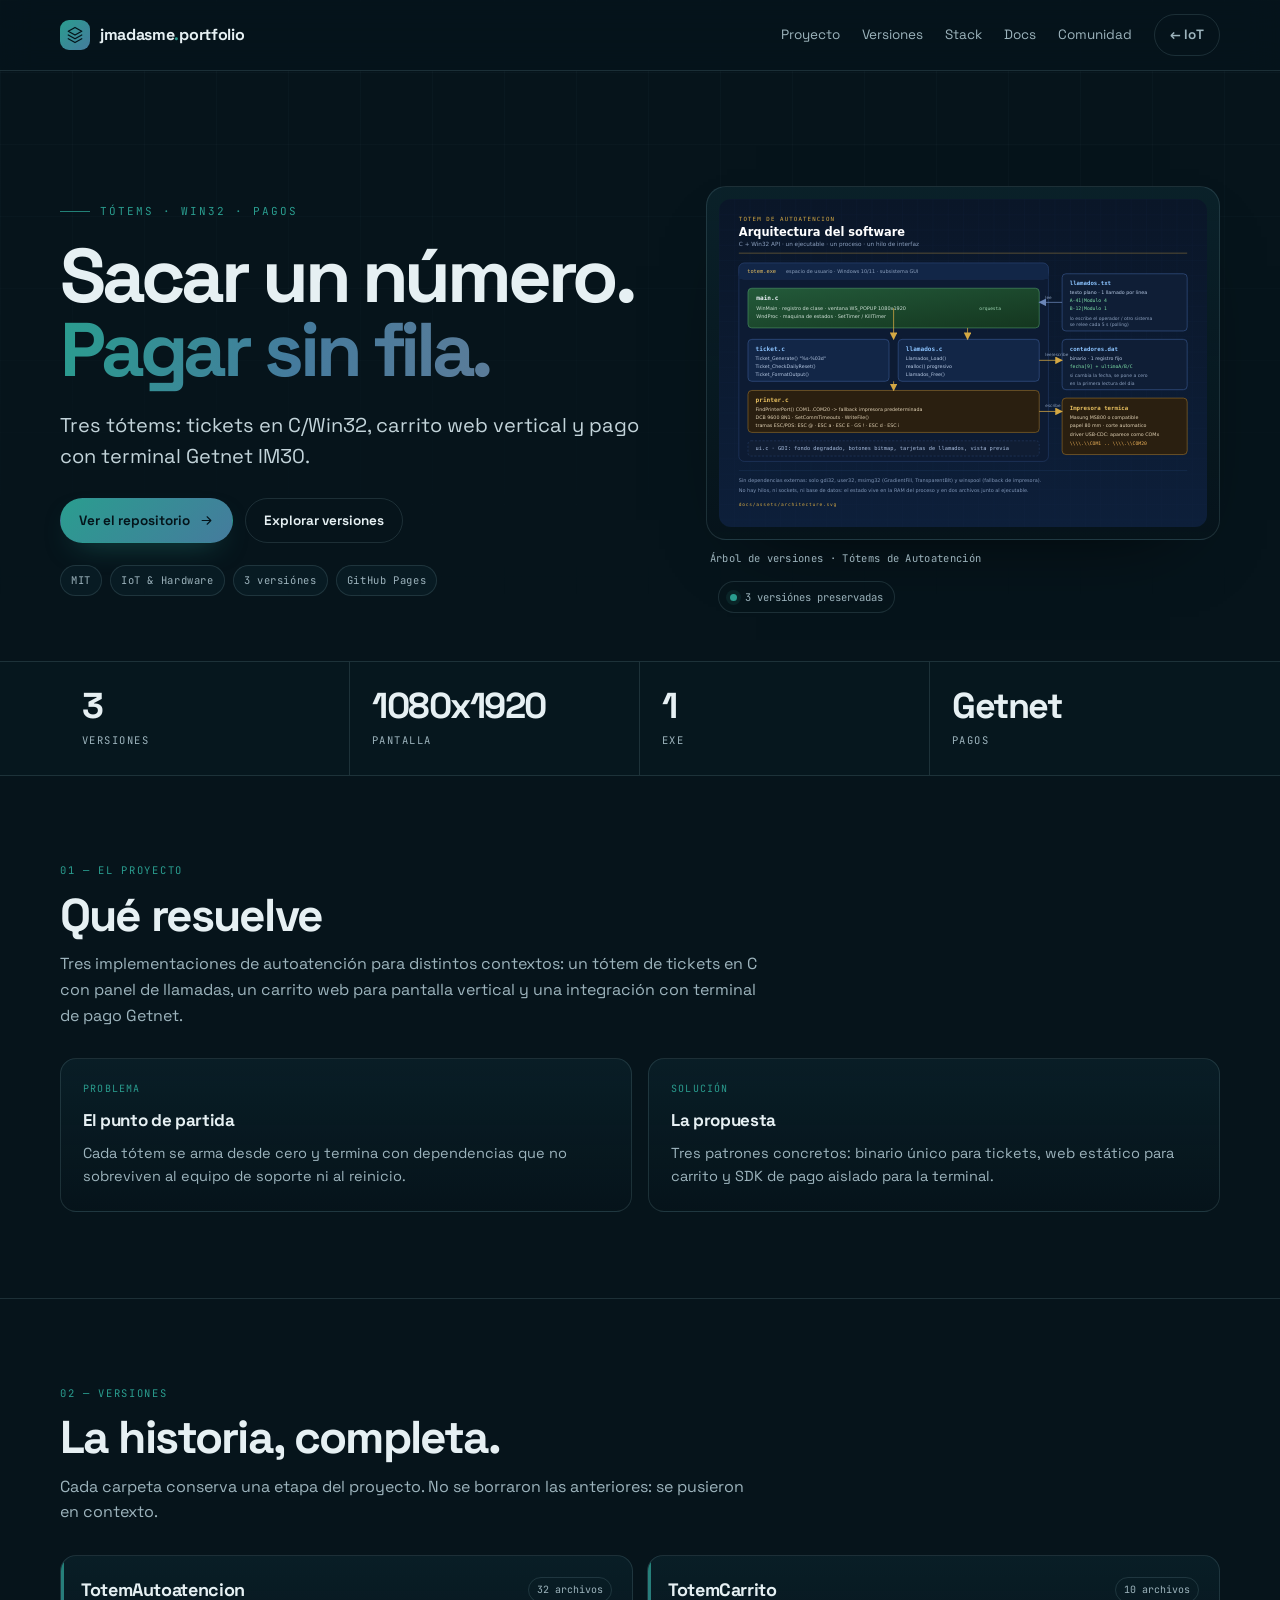
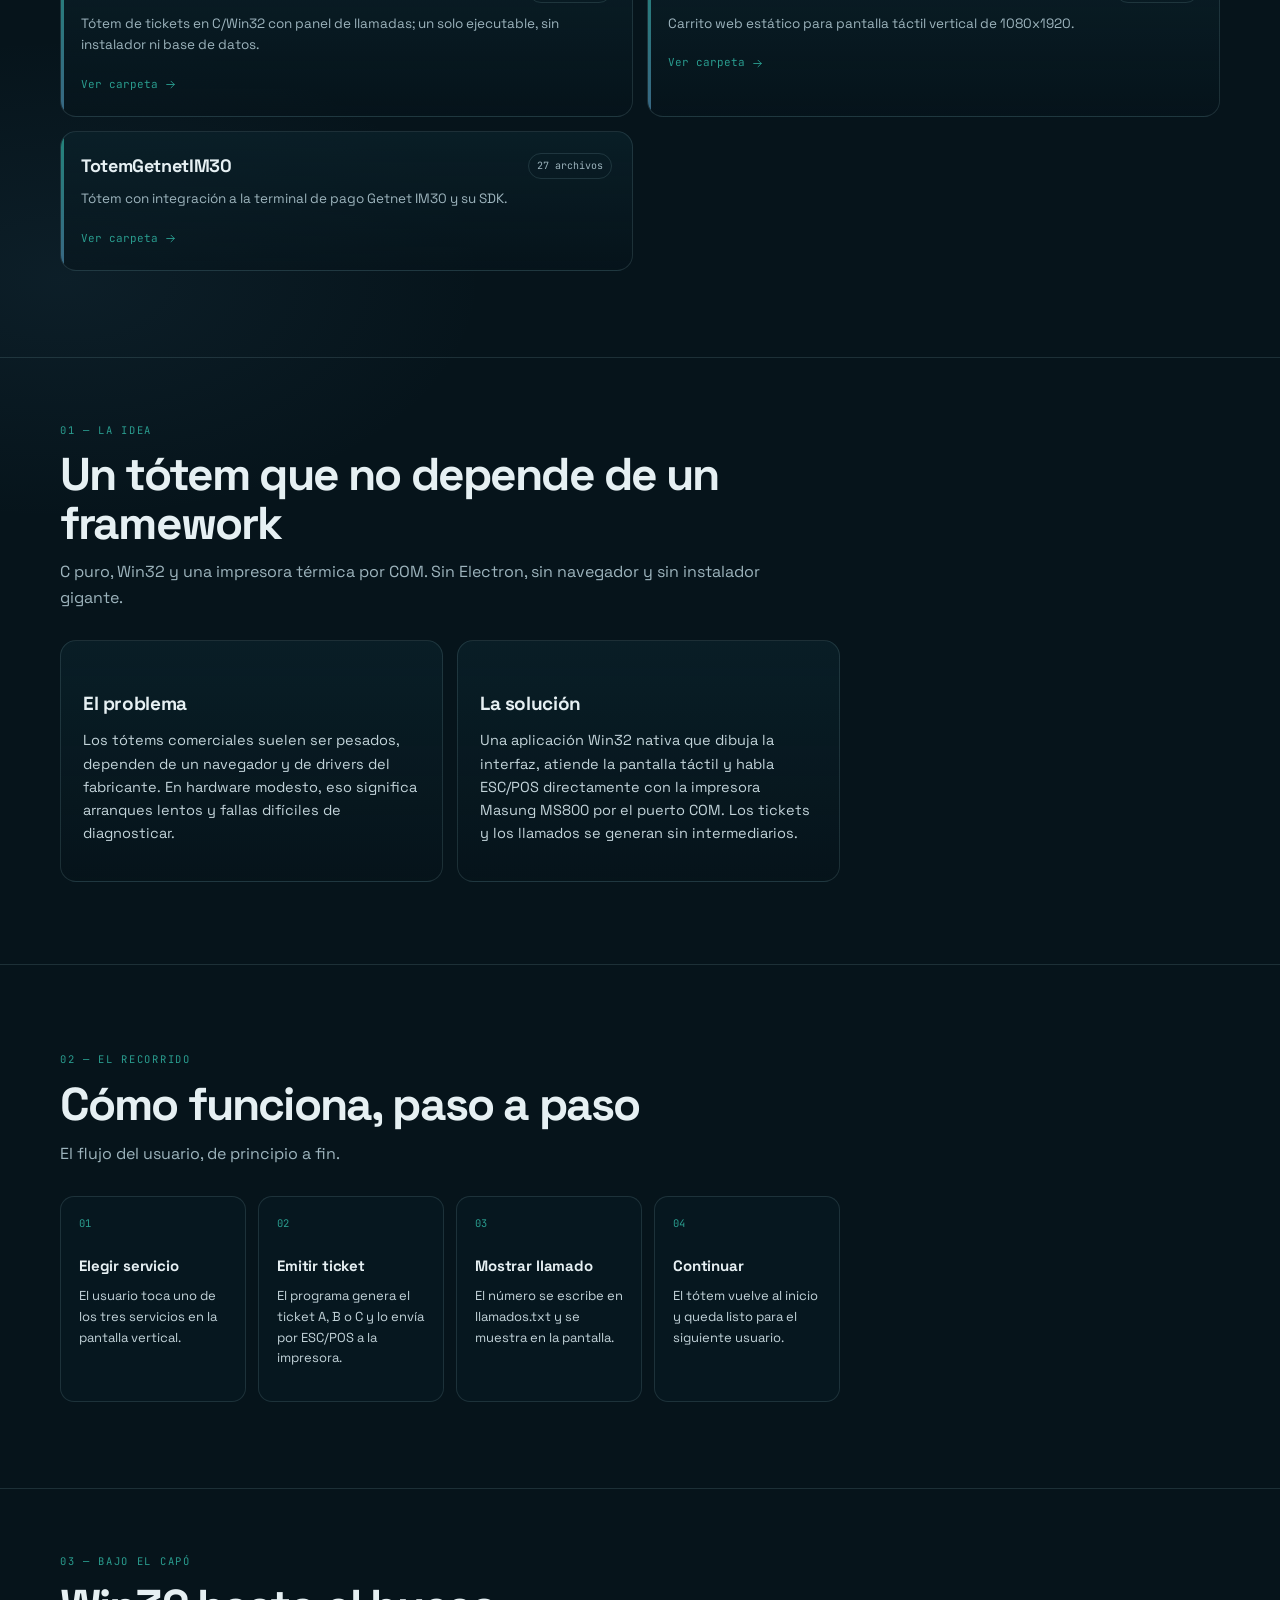
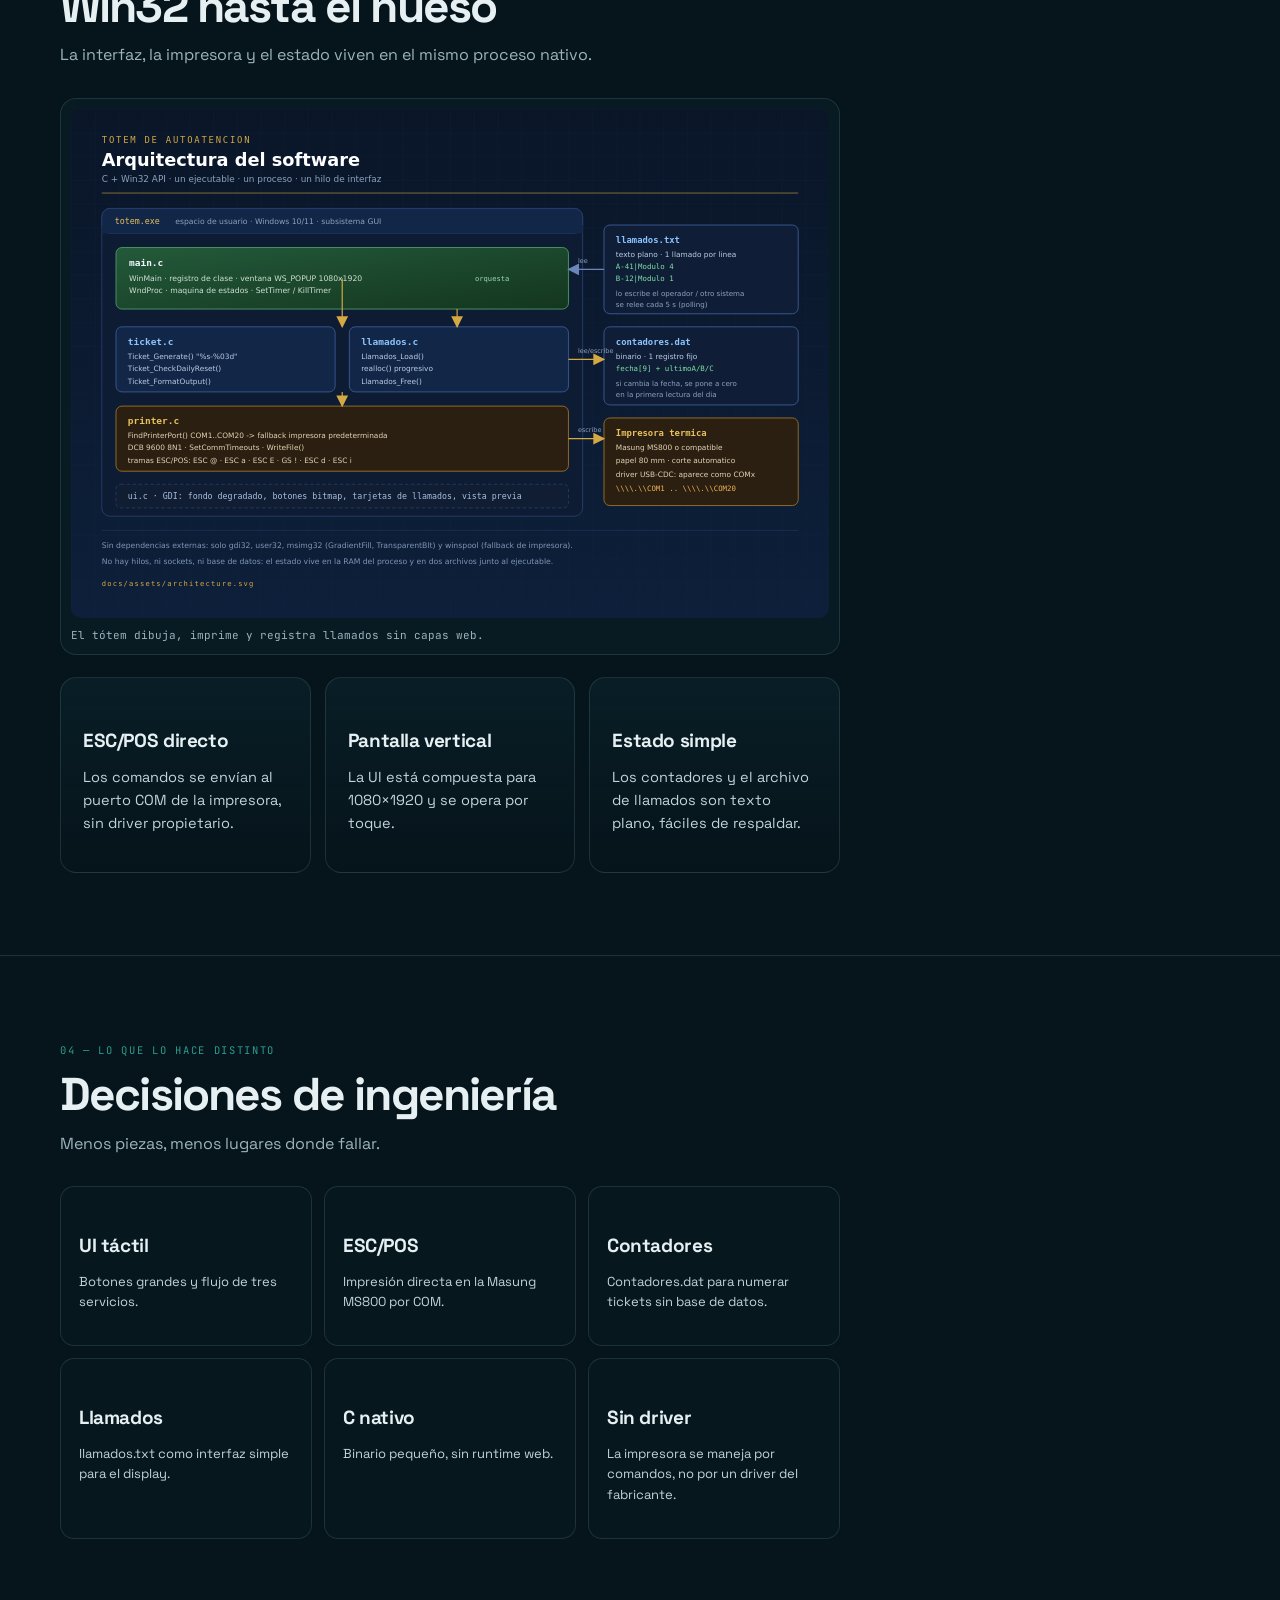
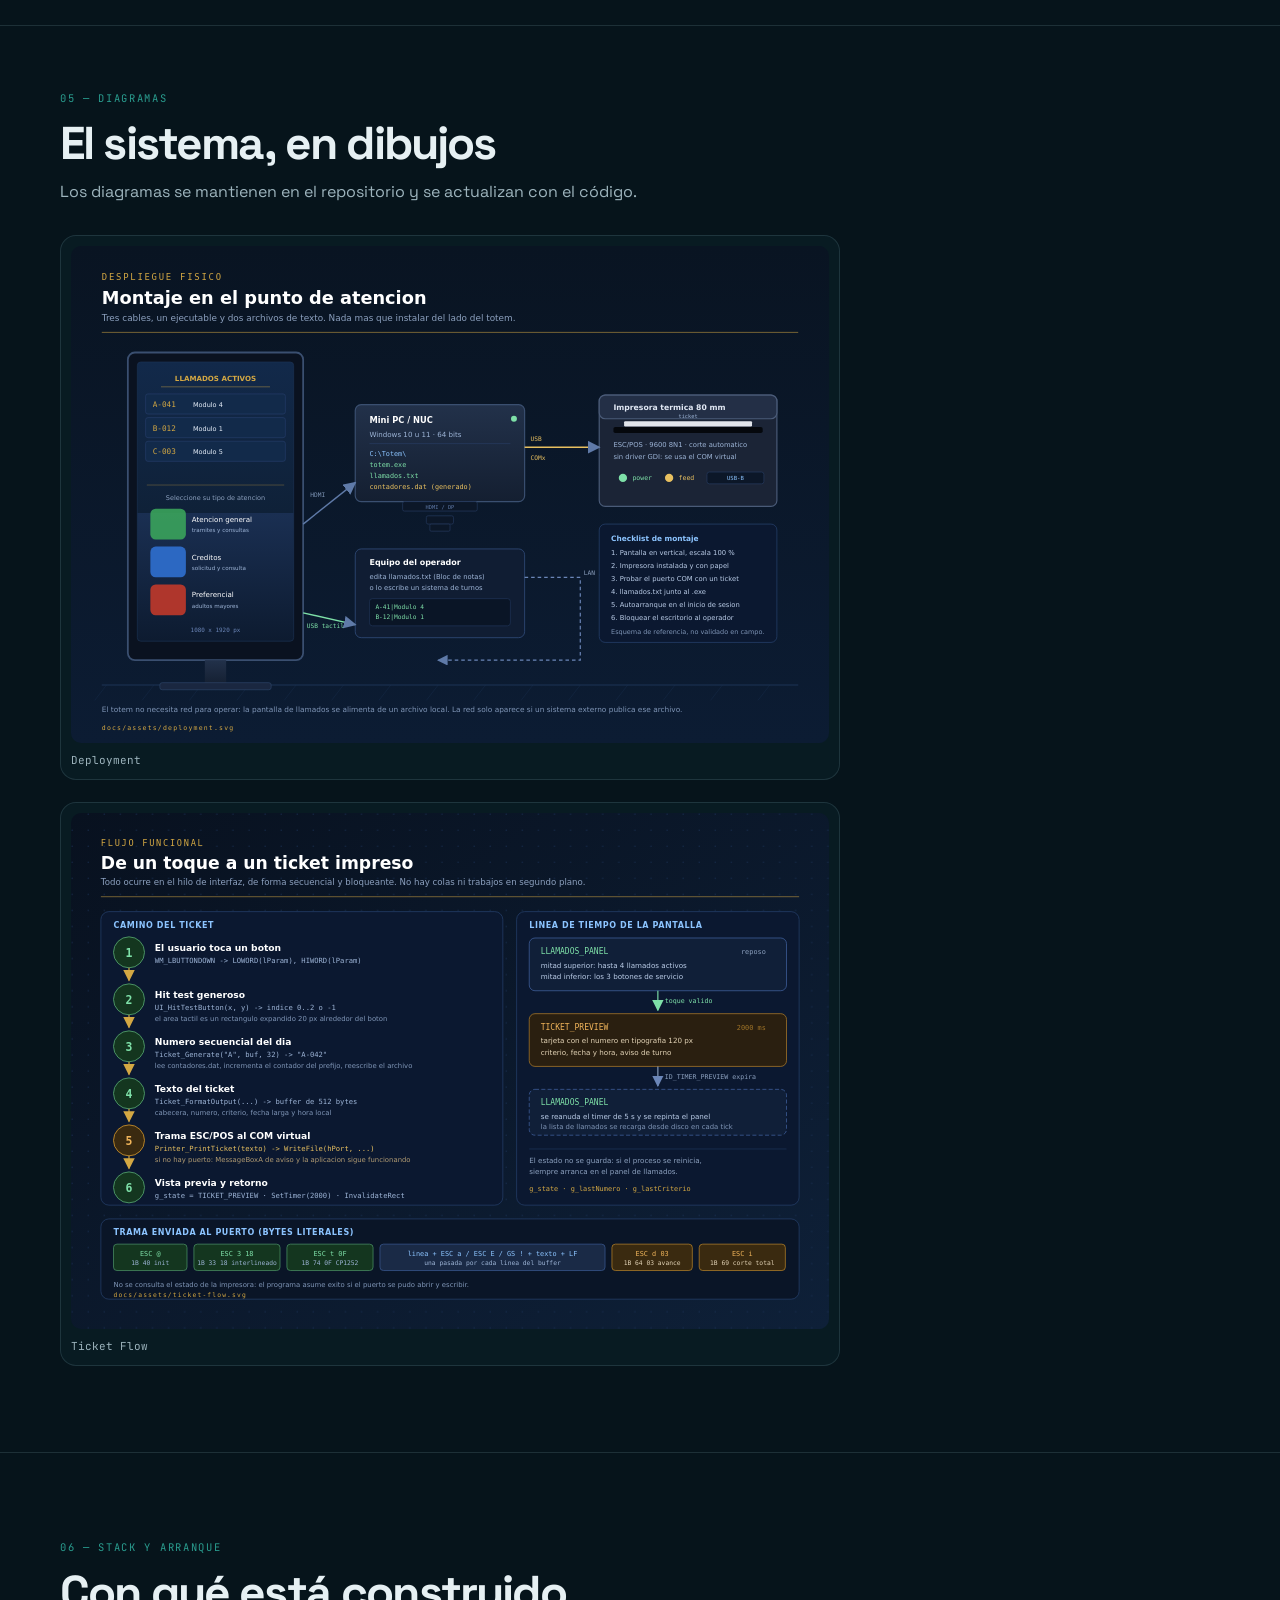
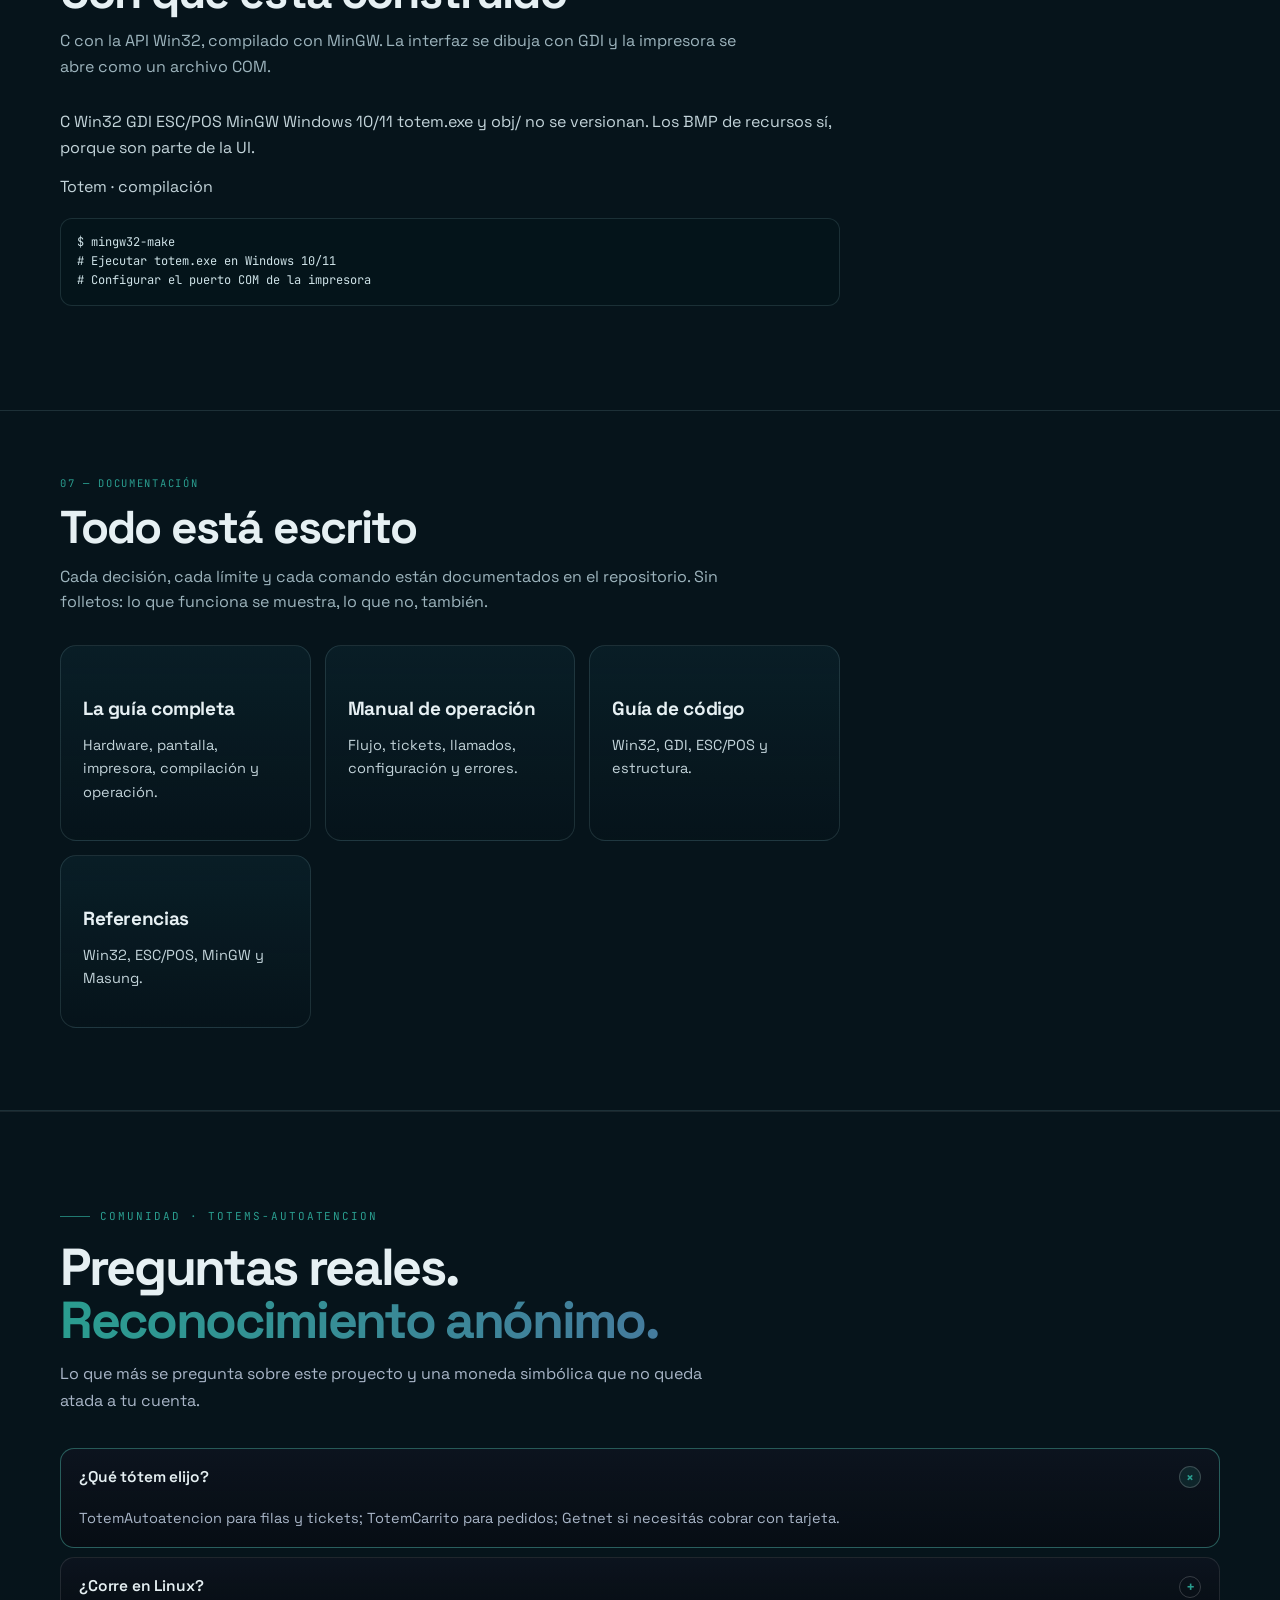
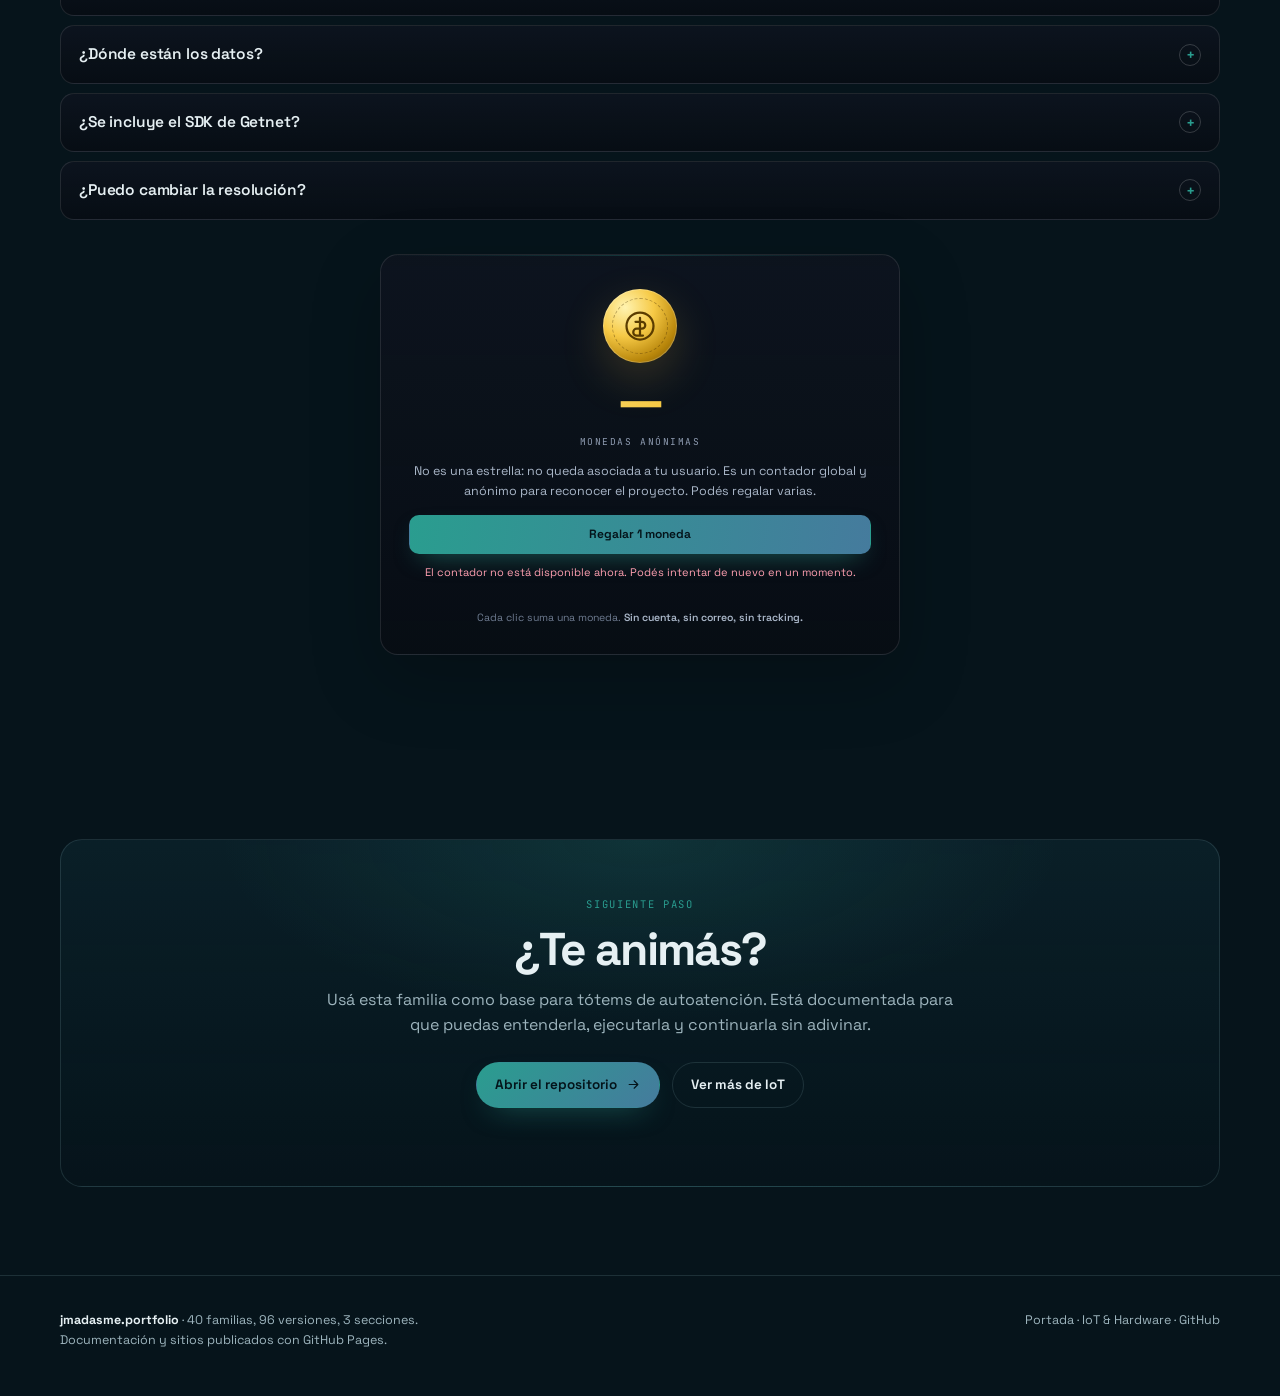
==== docs/index.html @ 725b7acd "docs: landing con el contenido completo del proyecto" ====
<!doctype html>
<html lang="es-CL">
<head>
<meta charset="utf-8">
<meta name="viewport" content="width=device-width,initial-scale=1">
<title>Tótems de Autoatención · jmadasme</title>
<meta name="description" content="Tres implementaciones de autoatención para distintos contextos: un tótem de tickets en C con panel de llamadas, un carrito web para pantalla vertical y una integración con terminal de pago Getnet.">
<meta property="og:title" content="Tótems de Autoatención · jmadasme">
<meta property="og:description" content="Tres implementaciones de autoatención para distintos contextos: un tótem de tickets en C con panel de llamadas, un carrito web para pantalla vertical y una integración con terminal de pago Getnet.">
<meta property="og:image" content="assets/og.png">
<meta property="og:type" content="website">
<meta name="twitter:card" content="summary_large_image">
<link rel="preconnect" href="https://fonts.googleapis.com">
<link rel="preconnect" href="https://fonts.gstatic.com" crossorigin>
<link href="https://fonts.googleapis.com/css2?family=Inter:wght@400;500;600;700&family=JetBrains+Mono:wght@400;500&family=Space+Grotesk:wght@500;600;700&display=swap" rel="stylesheet">
<style>
:root{
  --bg:#06141b;--bg2:#081b23;--panel:#0b222b;
  --line:rgba(148, 190, 200, .16);--text:#e6f0f3;--muted:#9db4bd;
  --accent:#2A9D8F;--accent2:#457B9D;--accent3:#5B7C99;
  --warm:#D6A86A;
  --font:'Space Grotesk','Inter',system-ui,sans-serif;
  --mono:'JetBrains Mono',ui-monospace,SFMono-Regular,Menlo,monospace;
}
*{box-sizing:border-box}
html{scroll-behavior:smooth;scrollbar-width:none}
::-webkit-scrollbar{width:0;height:0}
body{margin:0;background:
  radial-gradient(900px 500px at 85% -10%,rgba(42,157,143,.12),transparent 60%),
  radial-gradient(700px 400px at 5% 20%,rgba(69,123,157,.10),transparent 60%),
  var(--bg);color:var(--text);font-family:var(--font);line-height:1.6;overflow-x:hidden}
body::before{content:"";position:fixed;inset:0;pointer-events:none;z-index:0;
  background-image:linear-gradient(rgba(148,190,200,.035) 1px,transparent 1px),linear-gradient(90deg,rgba(148,190,200,.035) 1px,transparent 1px);
  background-size:72px 72px;mask-image:linear-gradient(to bottom,#000 0%,transparent 70%)}
a{color:inherit;text-decoration:none}
.wrap{width:min(1160px,calc(100% - 40px));margin:0 auto;position:relative;z-index:1}
.nav{position:sticky;top:0;z-index:20;backdrop-filter:blur(16px);background:rgba(6,20,27,.78);border-bottom:1px solid var(--line)}
.nav-in{display:flex;align-items:center;justify-content:space-between;gap:18px;padding:14px 0}
.brand{display:flex;align-items:center;gap:10px;font-weight:700;letter-spacing:-.02em}
.brand-mark{width:30px;height:30px;border-radius:9px;display:grid;place-items:center;background:linear-gradient(135deg,var(--accent),var(--accent2));color:#04141a}
.nav-links{display:flex;align-items:center;gap:22px;font-size:13.5px;color:var(--muted)}
.nav-links a:hover{color:var(--text)}
.btn{display:inline-flex;align-items:center;gap:9px;border-radius:999px;padding:11px 18px;font-weight:650;font-size:13.5px;border:1px solid var(--line);transition:.18s}
.btn-primary{background:linear-gradient(135deg,var(--accent),var(--accent2));color:#04141a;border-color:transparent;box-shadow:0 12px 30px -16px rgba(42,157,143,.7)}
.btn-primary:hover{filter:brightness(1.07);transform:translateY(-1px)}
.btn-ghost:hover{border-color:rgba(148,190,200,.4);background:rgba(148,190,200,.06)}
.hero{padding:clamp(64px,9vw,116px) 0 48px}
.hero-grid{display:grid;grid-template-columns:1.08fr .92fr;gap:42px;align-items:center}
.eyebrow{font-family:var(--mono);font-size:11px;letter-spacing:.18em;text-transform:uppercase;color:var(--accent);display:flex;align-items:center;gap:10px;margin-bottom:18px}
.eyebrow::before{content:"";width:30px;height:1px;background:var(--accent);opacity:.8}
h1{font-size:clamp(42px,6.2vw,76px);line-height:.98;letter-spacing:-.055em;margin:0 0 22px;font-weight:700}
.grad{background:linear-gradient(100deg,var(--accent),var(--accent2) 55%,var(--accent3));-webkit-background-clip:text;background-clip:text;color:transparent}
.lead{font-size:clamp(17px,2vw,20px);color:#c3d4da;max-width:58ch;margin:0 0 26px;line-height:1.55}
.hero-actions{display:flex;gap:12px;flex-wrap:wrap;margin-bottom:22px}
.badges{display:flex;gap:8px;flex-wrap:wrap}
.badge{font-family:var(--mono);font-size:10.5px;letter-spacing:.06em;padding:6px 10px;border:1px solid var(--line);border-radius:999px;color:var(--muted);background:rgba(11,34,43,.55)}
.visual-frame{border:1px solid var(--line);border-radius:20px;padding:12px;background:linear-gradient(180deg,rgba(11,34,43,.9),rgba(6,20,27,.8));box-shadow:0 30px 80px -50px rgba(0,0,0,.9)}
.visual-frame img{width:100%;display:block;border-radius:12px}
.visual-caption{font-family:var(--mono);font-size:10.5px;color:var(--muted);margin:10px 4px 0;letter-spacing:.03em}
.float-chip{display:inline-flex;align-items:center;gap:8px;margin:14px 0 0 12px;font-family:var(--mono);font-size:10.5px;color:var(--muted);border:1px solid var(--line);border-radius:999px;padding:7px 11px;background:rgba(6,20,27,.8)}
.live-dot{width:7px;height:7px;border-radius:50%;background:var(--accent);box-shadow:0 0 0 4px rgba(42,157,143,.12)}
.stats{border-top:1px solid var(--line);border-bottom:1px solid var(--line);background:rgba(8,27,35,.45)}
.stats-grid{display:grid;grid-template-columns:repeat(4,1fr);gap:0}
.stat{padding:26px 22px;border-right:1px solid var(--line)}
.stat:last-child{border-right:0}
.stat-num{font-size:clamp(26px,3vw,36px);font-weight:700;letter-spacing:-.04em;line-height:1}
.stat-label{font-family:var(--mono);font-size:10.5px;text-transform:uppercase;letter-spacing:.14em;color:var(--muted);margin-top:8px}
.section{padding:clamp(52px,7vw,86px) 0;border-bottom:1px solid var(--line)}
.section.tight{padding:clamp(42px,5vw,66px) 0}
.section-head{max-width:760px;margin-bottom:30px}
.kicker{font-family:var(--mono);font-size:10.5px;letter-spacing:.16em;text-transform:uppercase;color:var(--accent);margin-bottom:12px}
h2{font-size:clamp(30px,4vw,46px);line-height:1.05;letter-spacing:-.04em;margin:0 0 12px}
.section-sub{color:var(--muted);font-size:16px;margin:0;max-width:70ch}
.two{display:grid;grid-template-columns:1fr 1fr;gap:16px}
.card{border:1px solid var(--line);border-radius:16px;padding:22px;background:linear-gradient(180deg,rgba(11,34,43,.72),rgba(6,20,27,.6))}
.card h3{margin:0 0 8px;font-size:17px;letter-spacing:-.02em}
.card p{margin:0;color:var(--muted);font-size:14.5px}
.card .tag{font-family:var(--mono);font-size:10px;letter-spacing:.12em;text-transform:uppercase;color:var(--accent);margin-bottom:10px;display:block}
.timeline{display:grid;grid-template-columns:repeat(4,1fr);gap:12px}
.step{border:1px solid var(--line);border-radius:14px;padding:18px;background:rgba(8,27,35,.55)}
.step-n{font-family:var(--mono);font-size:10.5px;color:var(--accent);margin-bottom:10px}
.step h4{margin:0 0 6px;font-size:14.5px}
.step p{margin:0;color:var(--muted);font-size:13px}
.versions{display:grid;grid-template-columns:repeat(2,1fr);gap:14px}
.version{border:1px solid var(--line);border-radius:16px;padding:20px;background:linear-gradient(180deg,rgba(11,34,43,.7),rgba(6,20,27,.55));position:relative;overflow:hidden}
.version::before{content:"";position:absolute;left:0;top:0;bottom:0;width:3px;background:linear-gradient(180deg,var(--accent),var(--accent2));opacity:.8}
.version-top{display:flex;align-items:center;justify-content:space-between;gap:10px;margin-bottom:8px}
.version h3{margin:0;font-size:18px;letter-spacing:-.02em}
.version .count{font-family:var(--mono);font-size:10px;color:var(--muted);border:1px solid var(--line);padding:4px 8px;border-radius:999px}
.version p{margin:0 0 14px;color:var(--muted);font-size:13.5px}
.version a{font-family:var(--mono);font-size:11px;color:var(--accent);display:inline-flex;align-items:center;gap:6px}
.version a:hover{color:var(--text)}
.features{display:grid;grid-template-columns:repeat(3,1fr);gap:12px}
.feature{border:1px solid var(--line);border-radius:14px;padding:18px;background:rgba(8,27,35,.45)}
.feature h4{margin:0 0 6px;font-size:14.5px}
.feature p{margin:0;color:var(--muted);font-size:13px}
.stack-grid{display:grid;grid-template-columns:1fr 1fr;gap:16px;align-items:start}
.chips{display:flex;flex-wrap:wrap;gap:8px;margin-bottom:14px}
.chip{font-family:var(--mono);font-size:10.5px;padding:6px 10px;border:1px solid var(--line);border-radius:999px;color:var(--muted);background:rgba(11,34,43,.55)}
.note{display:flex;gap:10px;align-items:flex-start;border:1px solid var(--line);border-radius:12px;padding:13px;color:var(--muted);font-size:12.5px;background:rgba(11,34,43,.35)}
.note svg{flex:0 0 auto;color:var(--accent);margin-top:1px}
.terminal{border:1px solid var(--line);border-radius:14px;background:#041016;overflow:hidden}
.terminal-bar{display:flex;align-items:center;gap:6px;padding:10px 12px;border-bottom:1px solid var(--line);background:rgba(11,34,43,.7)}
.dot{width:8px;height:8px;border-radius:50%;background:#36515c}
.dot:first-child{background:#9b5b5b}.dot:nth-child(2){background:#9b8a5b}.dot:nth-child(3){background:#4f8f78}
.terminal pre{margin:0;padding:16px;overflow:auto;font-family:var(--mono);font-size:12px;line-height:1.75;color:#c9dde2}
.docs{display:grid;grid-template-columns:repeat(3,1fr);gap:12px}
.doc{display:flex;flex-direction:column;gap:6px;border:1px solid var(--line);border-radius:14px;padding:17px;background:rgba(8,27,35,.45);transition:.18s}
.doc:hover{border-color:rgba(42,157,143,.45);transform:translateY(-2px)}
.doc .tag{font-family:var(--mono);font-size:9.5px;letter-spacing:.12em;color:var(--accent);text-transform:uppercase}
.doc h4{margin:0;font-size:14.5px}
.doc p{margin:0;color:var(--muted);font-size:12.5px}
.cta{padding:clamp(54px,7vw,88px) 0;text-align:center}
.cta-box{border:1px solid var(--line);border-radius:22px;padding:clamp(30px,5vw,56px);background:
  radial-gradient(600px 260px at 50% 0%,rgba(42,157,143,.16),transparent 70%),
  linear-gradient(180deg,rgba(11,34,43,.8),rgba(6,20,27,.65))}
.cta h2{max-width:22ch;margin:0 auto 14px}
.cta p{color:var(--muted);max-width:64ch;margin:0 auto 24px}
.footer{border-top:1px solid var(--line);padding:34px 0 46px;color:var(--muted);font-size:12.5px}
.footer-grid{display:flex;justify-content:space-between;gap:20px;flex-wrap:wrap}
.footer a{color:var(--muted)}.footer a:hover{color:var(--text)}
.reveal{opacity:1;transform:none}
@media(max-width:900px){
  .hero-grid,.stack-grid{grid-template-columns:1fr}
  .stats-grid{grid-template-columns:1fr 1fr}
  .stat:nth-child(2){border-right:0}
  .timeline,.features,.docs{grid-template-columns:1fr 1fr}
  .versions{grid-template-columns:1fr}
}
@media(max-width:620px){
  .nav-links a:not(.btn){display:none}
  .two,.timeline,.features,.docs{grid-template-columns:1fr}
  .stats-grid{grid-template-columns:1fr}
  .stat{border-right:0;border-bottom:1px solid var(--line)}
  h1{font-size:42px}
}

/* ── Contenido heredado del proyecto original, en clave sobria ── */
.rich{max-width:78ch}
.rich p{margin:0 0 14px;color:#c3d4da}
.rich h3{margin:26px 0 10px;font-size:19px;letter-spacing:-.02em}
.rich h4{margin:22px 0 8px;font-size:15px;letter-spacing:-.01em}
.rich ul,.rich ol{margin:0 0 16px;padding-left:22px;color:#c3d4da}
.rich li{margin:0 0 6px}
.rich figure{margin:22px 0;border:1px solid var(--line);border-radius:16px;padding:10px;background:rgba(11,34,43,.5)}
.rich figure img{width:100%;display:block;border-radius:10px}
.rich figcaption{font-family:var(--mono);font-size:11px;color:var(--muted);margin-top:9px;line-height:1.5}
.rich .table-wrap{overflow-x:auto;margin:18px 0;border:1px solid var(--line);border-radius:12px}
.rich table{border-collapse:collapse;width:100%;font-size:13.5px}
.rich th,.rich td{padding:9px 12px;border-bottom:1px solid var(--line);text-align:left;vertical-align:top}
.rich th{font-family:var(--mono);font-size:10.5px;letter-spacing:.08em;text-transform:uppercase;color:var(--muted);background:rgba(11,34,43,.6)}
.rich tr:last-child td{border-bottom:0}
.rich pre{margin:18px 0;padding:14px 16px;border:1px solid var(--line);border-radius:12px;background:#04141a;overflow-x:auto;font-family:var(--mono);font-size:12px;line-height:1.6;color:#cfe3e8}
.rich code{font-family:var(--mono);font-size:.92em}
.rich .note{margin:18px 0;padding:13px 16px;border-left:2px solid var(--accent);background:rgba(42,157,143,.07);color:#c3d4da;font-size:14px}
.rich .card-grid{display:grid;grid-template-columns:repeat(auto-fit,minmax(220px,1fr));gap:14px;margin:18px 0}
.rich .card-grid .card{margin:0}

</style>
<link rel="stylesheet" href="assets/community.css?v=1">
</head>
<body>
<header class="nav"><div class="wrap nav-in">
  <a class="brand" href="/"><span class="brand-mark"><svg viewBox="0 0 24 24" width="18" height="18" fill="none" stroke="currentColor" stroke-width="1.7" stroke-linecap="round" stroke-linejoin="round" aria-hidden="true"><path d="m12 2 9 5-9 5-9-5 9-5z"/><path d="m3 12 9 5 9-5M3 17l9 5 9-5"/></svg></span><span>jmadasme<span style="color:var(--accent)">.</span>portfolio</span></a>
  <nav class="nav-links">
    <a href="#proyecto">Proyecto</a><a href="#versiones">Versiones</a><a href="#stack">Stack</a><a href="#docs">Docs</a><a href="#comunidad">Comunidad</a>
    <a class="btn btn-ghost" style="padding:9px 15px" href="/iot/">← IoT</a>
  </nav>
</div></header>
<main id="top">
<section class="hero"><div class="wrap hero-grid">
  <div class="hero-copy">
    <div class="eyebrow">Tótems · Win32 · Pagos</div>
    <h1>Sacar un número.<br><span class='grad'>Pagar sin fila.</span></h1>
    <p class="lead">Tres tótems: tickets en C/Win32, carrito web vertical y pago con terminal Getnet IM30.</p>
    <div class="hero-actions">
      <a class="btn btn-primary" href="https://github.com/jmadasme/totems-autoatencion" target="_blank" rel="noopener">Ver el repositorio <svg viewBox="0 0 24 24" width="15" height="15" fill="none" stroke="currentColor" stroke-width="1.7" stroke-linecap="round" stroke-linejoin="round" aria-hidden="true"><path d="M5 12h14M13 6l6 6-6 6"/></svg></a>
      <a class="btn btn-ghost" href="#versiones">Explorar versiones</a>
    </div>
    <div class="badges"><span class="badge">MIT</span><span class="badge">IoT &amp; Hardware</span><span class="badge">3 versiónes</span><span class="badge">GitHub Pages</span></div>
  </div>
  <div class="hero-visual">
    <div class="visual-frame"><img src="assets/architecture.svg" alt="Árbol de versiones de Tótems de Autoatención"></div>
    <div class="visual-caption">Árbol de versiones · Tótems de Autoatención</div>
    <div class="float-chip"><span class="live-dot"></span>3 versiónes preservadas</div>
  </div>
</div></section>

<section class="stats"><div class="wrap stats-grid"><div class="stat"><div class="stat-num">3</div><div class="stat-label">versiones</div></div><div class="stat"><div class="stat-num">1080x1920</div><div class="stat-label">pantalla</div></div><div class="stat"><div class="stat-num">1</div><div class="stat-label">exe</div></div><div class="stat"><div class="stat-num">Getnet</div><div class="stat-label">pagos</div></div></div></section>

<section class="section" id="proyecto"><div class="wrap">
  <div class="section-head reveal"><div class="kicker">01 — El proyecto</div><h2>Qué resuelve</h2><p class="section-sub">Tres implementaciones de autoatención para distintos contextos: un tótem de tickets en C con panel de llamadas, un carrito web para pantalla vertical y una integración con terminal de pago Getnet.</p></div>
  <div class="two">
    <div class="card reveal"><span class="tag">Problema</span><h3>El punto de partida</h3><p>Cada tótem se arma desde cero y termina con dependencias que no sobreviven al equipo de soporte ni al reinicio.</p></div>
    <div class="card reveal"><span class="tag">Solución</span><h3>La propuesta</h3><p>Tres patrones concretos: binario único para tickets, web estático para carrito y SDK de pago aislado para la terminal.</p></div>
  </div>
</div></section>

<section class="section" id="versiones"><div class="wrap">
  <div class="section-head reveal"><div class="kicker">02 — Versiones</div><h2>La historia, completa.</h2><p class="section-sub">Cada carpeta conserva una etapa del proyecto. No se borraron las anteriores: se pusieron en contexto.</p></div>
  <div class="versions"><article class="version reveal">
  <div class="version-top"><h3>TotemAutoatencion</h3><span class="count">32 archivos</span></div>
  <p>Tótem de tickets en C/Win32 con panel de llamadas; un solo ejecutable, sin instalador ni base de datos.</p>
  <a href="https://github.com/jmadasme/totems-autoatencion/tree/main/versions/TotemAutoatencion" target="_blank" rel="noopener">Ver carpeta <svg viewBox="0 0 24 24" width="13" height="13" fill="none" stroke="currentColor" stroke-width="1.7" stroke-linecap="round" stroke-linejoin="round" aria-hidden="true"><path d="M5 12h14M13 6l6 6-6 6"/></svg></a>
</article><article class="version reveal">
  <div class="version-top"><h3>TotemCarrito</h3><span class="count">10 archivos</span></div>
  <p>Carrito web estático para pantalla táctil vertical de 1080x1920.</p>
  <a href="https://github.com/jmadasme/totems-autoatencion/tree/main/versions/TotemCarrito" target="_blank" rel="noopener">Ver carpeta <svg viewBox="0 0 24 24" width="13" height="13" fill="none" stroke="currentColor" stroke-width="1.7" stroke-linecap="round" stroke-linejoin="round" aria-hidden="true"><path d="M5 12h14M13 6l6 6-6 6"/></svg></a>
</article><article class="version reveal">
  <div class="version-top"><h3>TotemGetnetIM30</h3><span class="count">27 archivos</span></div>
  <p>Tótem con integración a la terminal de pago Getnet IM30 y su SDK.</p>
  <a href="https://github.com/jmadasme/totems-autoatencion/tree/main/versions/TotemGetnetIM30" target="_blank" rel="noopener">Ver carpeta <svg viewBox="0 0 24 24" width="13" height="13" fill="none" stroke="currentColor" stroke-width="1.7" stroke-linecap="round" stroke-linejoin="round" aria-hidden="true"><path d="M5 12h14M13 6l6 6-6 6"/></svg></a>
</article></div>
</div></section>
<section class="section tight"><div class="wrap"><div class="section-head reveal"><div class="kicker">01 — La idea</div><h2>Un tótem que no depende de un framework</h2><p class="section-sub">C puro, Win32 y una impresora térmica por COM. Sin Electron, sin navegador y sin instalador gigante.</p></div><div class="rich reveal"><div class="card-grid">
<div class="card"><h3>El problema</h3><div><div></div><p>Los tótems comerciales suelen ser pesados, dependen de un navegador y de drivers del fabricante. En hardware modesto, eso significa arranques lentos y fallas difíciles de diagnosticar.</p></div></div>
<div class="card"><h3>La solución</h3><div><div></div><p>Una aplicación Win32 nativa que dibuja la interfaz, atiende la pantalla táctil y habla ESC/POS directamente con la impresora Masung MS800 por el puerto COM. Los tickets y los llamados se generan sin intermediarios.</p></div></div>
</div></div></div></section>
<section class="section"><div class="wrap"><div class="section-head reveal"><div class="kicker">02 — El recorrido</div><h2>Cómo funciona, paso a paso</h2><p class="section-sub">El flujo del usuario, de principio a fin.</p></div><div class="rich reveal"><div class="timeline">
<div class="step"><div class="step-n">01</div><h4>Elegir servicio</h4><div><p>El usuario toca uno de los tres servicios en la pantalla vertical.</p></div></div>
<div class="step"><div class="step-n">02</div><h4>Emitir ticket</h4><div><p>El programa genera el ticket A, B o C y lo envía por ESC/POS a la impresora.</p></div></div>
<div class="step"><div class="step-n">03</div><h4>Mostrar llamado</h4><div><p>El número se escribe en llamados.txt y se muestra en la pantalla.</p></div></div>
<div class="step"><div class="step-n">04</div><h4>Continuar</h4><div><p>El tótem vuelve al inicio y queda listo para el siguiente usuario.</p></div></div>
</div></div></div></section>
<section class="section tight"><div class="wrap"><div class="section-head reveal"><div class="kicker">03 — Bajo el capó</div><h2>Win32 hasta el hueso</h2><p class="section-sub">La interfaz, la impresora y el estado viven en el mismo proceso nativo.</p></div><div class="rich reveal"><figure><img src="assets/rich/architecture.svg" alt="Arquitectura del tótem Win32 con pantalla táctil e impresora ESC/POS" loading="lazy"><figcaption>El tótem dibuja, imprime y registra llamados sin capas web.</figcaption></figure>
<div class="card-grid">
<div class="card"><h3>ESC/POS directo</h3><div><p>Los comandos se envían al puerto COM de la impresora, sin driver propietario.</p></div></div>
<div class="card"><h3>Pantalla vertical</h3><div><p>La UI está compuesta para 1080×1920 y se opera por toque.</p></div></div>
<div class="card"><h3>Estado simple</h3><div><p>Los contadores y el archivo de llamados son texto plano, fáciles de respaldar.</p></div></div>
</div></div></div></section>
<section class="section"><div class="wrap"><div class="section-head reveal"><div class="kicker">04 — Lo que lo hace distinto</div><h2>Decisiones de ingeniería</h2><p class="section-sub">Menos piezas, menos lugares donde fallar.</p></div><div class="rich reveal"><div class="features">
<div class="feature"><h3>UI táctil</h3><div><p>Botones grandes y flujo de tres servicios.</p></div></div>
<div class="feature"><h3>ESC/POS</h3><div><p>Impresión directa en la Masung MS800 por COM.</p></div></div>
<div class="feature"><h3>Contadores</h3><div><p>Contadores.dat para numerar tickets sin base de datos.</p></div></div>
<div class="feature"><h3>Llamados</h3><div><p>llamados.txt como interfaz simple para el display.</p></div></div>
<div class="feature"><h3>C nativo</h3><div><p>Binario pequeño, sin runtime web.</p></div></div>
<div class="feature"><h3>Sin driver</h3><div><p>La impresora se maneja por comandos, no por un driver del fabricante.</p></div></div>
</div></div></div></section>
<section class="section tight"><div class="wrap"><div class="section-head reveal"><div class="kicker">05 — Diagramas</div><h2>El sistema, en dibujos</h2><p class="section-sub">Los diagramas se mantienen en el repositorio y se actualizan con el código.</p></div><div class="rich reveal"><figure><img src="assets/rich/deployment.svg" alt="Totem Autoatención — deployment" loading="lazy"><figcaption>Deployment</figcaption></figure>
<figure><img src="assets/rich/ticket-flow.svg" alt="Totem Autoatención — ticket flow" loading="lazy"><figcaption>Ticket Flow</figcaption></figure></div></div></section>
<section class="section"><div class="wrap"><div class="section-head reveal"><div class="kicker">06 — Stack y arranque</div><h2>Con qué está construido</h2><p class="section-sub">C con la API Win32, compilado con MinGW. La interfaz se dibuja con GDI y la impresora se abre como un archivo COM.</p></div><div class="rich reveal"><p>C Win32 GDI ESC/POS MinGW Windows 10/11 totem.exe y obj/ no se versionan. Los BMP de recursos sí, porque son parte de la UI.</p>
<p>Totem · compilación</p>
<pre><span>$</span> mingw32-make
<span># Ejecutar totem.exe en Windows 10/11</span>
<span># Configurar el puerto COM de la impresora</span></pre></div></div></section>
<section class="section tight"><div class="wrap"><div class="section-head reveal"><div class="kicker">07 — Documentación</div><h2>Todo está escrito</h2><p class="section-sub">Cada decisión, cada límite y cada comando están documentados en el repositorio. Sin folletos: lo que funciona se muestra, lo que no, también.</p></div><div class="rich reveal"><div class="card-grid">
<a class="card" href=""><h3>La guía completa</h3><p>Hardware, pantalla, impresora, compilación y operación.</p></a>
<a class="card" href=""><h3>Manual de operación</h3><p>Flujo, tickets, llamados, configuración y errores.</p></a>
<a class="card" href=""><h3>Guía de código</h3><p>Win32, GDI, ESC/POS y estructura.</p></a>
<a class="card" href=""><h3>Referencias</h3><p>Win32, ESC/POS, MinGW y Masung.</p></a>
</div></div></div></section>
<section class="cta"><div class="wrap"><div class="cta-box reveal">
  <div class="kicker">Siguiente paso</div><h2>¿Te animás?</h2>
  <p>Usá esta familia como base para tótems de autoatención. Está documentada para que puedas entenderla, ejecutarla y continuarla sin adivinar.</p>
  <div class="hero-actions" style="justify-content:center"><a class="btn btn-primary" href="https://github.com/jmadasme/totems-autoatencion" target="_blank" rel="noopener">Abrir el repositorio <svg viewBox="0 0 24 24" width="15" height="15" fill="none" stroke="currentColor" stroke-width="1.7" stroke-linecap="round" stroke-linejoin="round" aria-hidden="true"><path d="M5 12h14M13 6l6 6-6 6"/></svg></a><a class="btn btn-ghost" href="/iot/">Ver más de IoT</a></div>
</div></div></section>
</main>
<footer class="footer"><div class="wrap footer-grid">
  <div><strong style="color:var(--text)">jmadasme.portfolio</strong> · 40 familias, 96 versiones, 3 secciones.<br>Documentación y sitios publicados con GitHub Pages.</div>
  <div><a href="/">Portada</a> · <a href="/iot/">IoT &amp; Hardware</a> · <a href="https://github.com/jmadasme" target="_blank" rel="noopener">GitHub</a></div>
</div></footer>
<script>window.PORTFOLIO_COMMUNITY={account:"jmadasme",repo:"totems-autoatencion",coinNamespace:"jmadasme-totems-autoatencion-coins-v1",faqs:[{"q": "¿Qué tótem elijo?", "a": "TotemAutoatencion para filas y tickets; TotemCarrito para pedidos; Getnet si necesitás cobrar con tarjeta."}, {"q": "¿Corre en Linux?", "a": "El tótem de tickets es Win32. El carrito es web y corre en cualquier navegador."}, {"q": "¿Dónde están los datos?", "a": "El tótem de tickets no usa base de datos; el carrito es estático."}, {"q": "¿Se incluye el SDK de Getnet?", "a": "No. Pesaba cientos de MB y tiene licencia del proveedor."}, {"q": "¿Puedo cambiar la resolución?", "a": "El carrito está diseñado para 1080x1920; adaptarlo requiere revisar el layout."}]};</script>
<script src="assets/community.js?v=1" defer></script>

</body>
</html>
---- docs/assets/community.css ----
/* Comunidad · FAQ, preguntas y monedas anónimas */
.psc-section{
  position:relative;
  scroll-margin-top:86px;
  padding:clamp(56px,8vw,96px) 0;
  border-top:1px solid rgba(255,255,255,.08);
}
.psc-head{max-width:760px;margin-bottom:34px}
.psc-kicker{
  display:flex;align-items:center;gap:10px;margin-bottom:16px;
  font-family:'JetBrains Mono',ui-monospace,monospace;font-size:11px;letter-spacing:.18em;
  text-transform:uppercase;color:var(--accent);
}
.psc-kicker::before{content:"";width:30px;height:1px;background:var(--accent);opacity:.75}
.psc-head h2{
  font-family:'Space Grotesk','Inter',sans-serif;font-size:clamp(32px,4.2vw,52px);
  line-height:1.02;letter-spacing:-.045em;margin:0 0 14px;
}
.psc-head p{color:#a9b6c8;font-size:16px;line-height:1.65;margin:0;max-width:66ch}
.psc-head .psc-grad{
  background:linear-gradient(100deg,var(--accent),var(--accent2));
  -webkit-background-clip:text;background-clip:text;color:transparent;
}
.psc-faq{display:flex;flex-direction:column;gap:9px;margin-bottom:34px}
.psc-faq-item{
  border:1px solid rgba(255,255,255,.1);border-radius:14px;
  background:linear-gradient(180deg,rgba(14,20,31,.78),rgba(8,11,18,.72));
  overflow:hidden;transition:border-color .18s,background .18s;
}
.psc-faq-item:hover{border-color:rgba(255,255,255,.18)}
.psc-faq-item[open]{border-color:color-mix(in srgb,var(--accent) 42%,rgba(255,255,255,.12))}
.psc-faq-item summary{
  display:flex;align-items:center;justify-content:space-between;gap:16px;
  padding:16px 18px;cursor:pointer;list-style:none;
  font-family:'Space Grotesk','Inter',sans-serif;font-size:15.5px;font-weight:600;letter-spacing:-.01em;
}
.psc-faq-item summary::-webkit-details-marker{display:none}
.psc-faq-item summary .psc-plus{
  flex:0 0 22px;width:22px;height:22px;border-radius:50%;
  display:grid;place-items:center;border:1px solid rgba(255,255,255,.18);
  color:var(--accent);font-size:15px;line-height:1;transition:transform .2s,background .2s;
}
.psc-faq-item[open] summary .psc-plus{transform:rotate(45deg);background:color-mix(in srgb,var(--accent) 14%,transparent)}
.psc-faq-body{padding:0 18px 17px;color:#a9b6c8;font-size:14.5px;line-height:1.7}
.psc-faq-body code{font-family:'JetBrains Mono',monospace;font-size:.88em;color:#d8e4f5;background:rgba(255,255,255,.06);padding:2px 5px;border-radius:5px}
.psc-coin-wrap{max-width:520px;margin:0 auto;width:100%}
.psc-grid{display:grid;grid-template-columns:minmax(0,1.25fr) minmax(300px,.75fr);gap:16px;align-items:stretch}
.psc-card{
  position:relative;border:1px solid rgba(255,255,255,.1);border-radius:18px;
  background:linear-gradient(180deg,rgba(14,20,31,.82),rgba(8,11,18,.75));
  padding:clamp(18px,2.6vw,28px);box-shadow:0 24px 70px rgba(0,0,0,.22);
  overflow:hidden;
}
.psc-card::before{
  content:"";position:absolute;inset:0 0 auto;height:1px;
  background:linear-gradient(90deg,transparent,color-mix(in srgb,var(--accent) 45%,transparent),transparent);
  opacity:.6;
}
.psc-card h3{
  font-family:'Space Grotesk','Inter',sans-serif;font-size:20px;letter-spacing:-.025em;margin:0 0 5px;
}
.psc-card .psc-sub{color:#8e9bb0;font-size:12.5px;line-height:1.5;margin:0 0 16px}
.psc-btn{
  display:inline-flex;align-items:center;justify-content:center;gap:7px;
  border:1px solid rgba(255,255,255,.16);border-radius:10px;padding:9px 14px;
  background:rgba(255,255,255,.03);color:#e8edf6;font:inherit;font-size:12px;font-weight:650;
  cursor:pointer;transition:transform .14s,border-color .14s,background .14s,box-shadow .14s;
}
.psc-btn:hover{transform:translateY(-1px);border-color:rgba(255,255,255,.3);background:rgba(255,255,255,.06)}
.psc-btn.primary{
  background:linear-gradient(100deg,var(--accent),var(--accent2));border-color:transparent;color:#04141a;
  box-shadow:0 10px 26px -12px color-mix(in srgb,var(--accent) 75%,transparent);
}
.psc-btn.primary:hover{filter:brightness(1.06);box-shadow:0 16px 34px -12px color-mix(in srgb,var(--accent) 80%,transparent)}
.psc-btn:disabled{opacity:.55;cursor:not-allowed;transform:none;filter:none}

.psc-coin{display:flex;flex-direction:column;justify-content:space-between;min-height:100%}
.psc-coin-top{text-align:center;padding:6px 0 12px}
.psc-coin-icon{
  width:74px;height:74px;margin:0 auto 10px;border-radius:50%;
  display:grid;place-items:center;position:relative;
  background:radial-gradient(circle at 30% 25%,#fff3b0,#f6c945 38%,#b8860b 72%,#6b4c00 100%);
  box-shadow:0 0 0 1px rgba(255,255,255,.2) inset,0 16px 45px rgba(246,201,69,.18);
  animation:psc-float 4.5s ease-in-out infinite;
}
.psc-coin-icon::after{
  content:"";position:absolute;inset:9px;border-radius:50%;border:1px dashed rgba(70,45,0,.38);
}
.psc-coin-icon svg{width:36px;height:36px;position:relative;z-index:1}
.psc-coin-count{
  font-family:'Space Grotesk','Inter',sans-serif;font-size:clamp(38px,5vw,54px);
  line-height:1;letter-spacing:-.05em;font-weight:700;
  background:linear-gradient(100deg,#fff0a8,#f6c945 55%,#d99a12);
  -webkit-background-clip:text;background-clip:text;color:transparent;
}
.psc-coin-label{font-family:'JetBrains Mono',monospace;font-size:9.5px;letter-spacing:.16em;text-transform:uppercase;color:#8e9bb0;margin-top:7px}
.psc-coin-copy{color:#a9b6c8;font-size:12.5px;line-height:1.6;text-align:center;margin:0 0 14px}
.psc-coin-btn{width:100%}
.psc-coin-msg{min-height:34px;text-align:center;font-size:11px;color:#8e9bb0;line-height:1.5;margin:10px 0 0}
.psc-coin-msg.ok{color:#f6c945}
.psc-coin-msg.bad{color:#ff9fb1}
.psc-coin-small{font-size:10.5px;color:#6f7c91;text-align:center;line-height:1.5;margin:12px 0 0}
.psc-coin-small strong{color:#a9b6c8;font-weight:600}
@keyframes psc-float{0%,100%{transform:translateY(0)}50%{transform:translateY(-5px)}}
@media(max-width:860px){
  .psc-grid{grid-template-columns:1fr}
  .psc-coin{min-height:auto}
}
@media(max-width:560px){
  .psc-faq-item summary{font-size:14px;padding:14px}
  .psc-faq-body{padding:0 14px 15px;font-size:13.5px}
  .psc-actions{width:100%}
  .psc-actions .psc-btn{flex:1}
}
@media(prefers-reduced-motion:reduce){
  .psc-coin-icon{animation:none}
  .psc-btn,.psc-faq-item{transition:none}
}
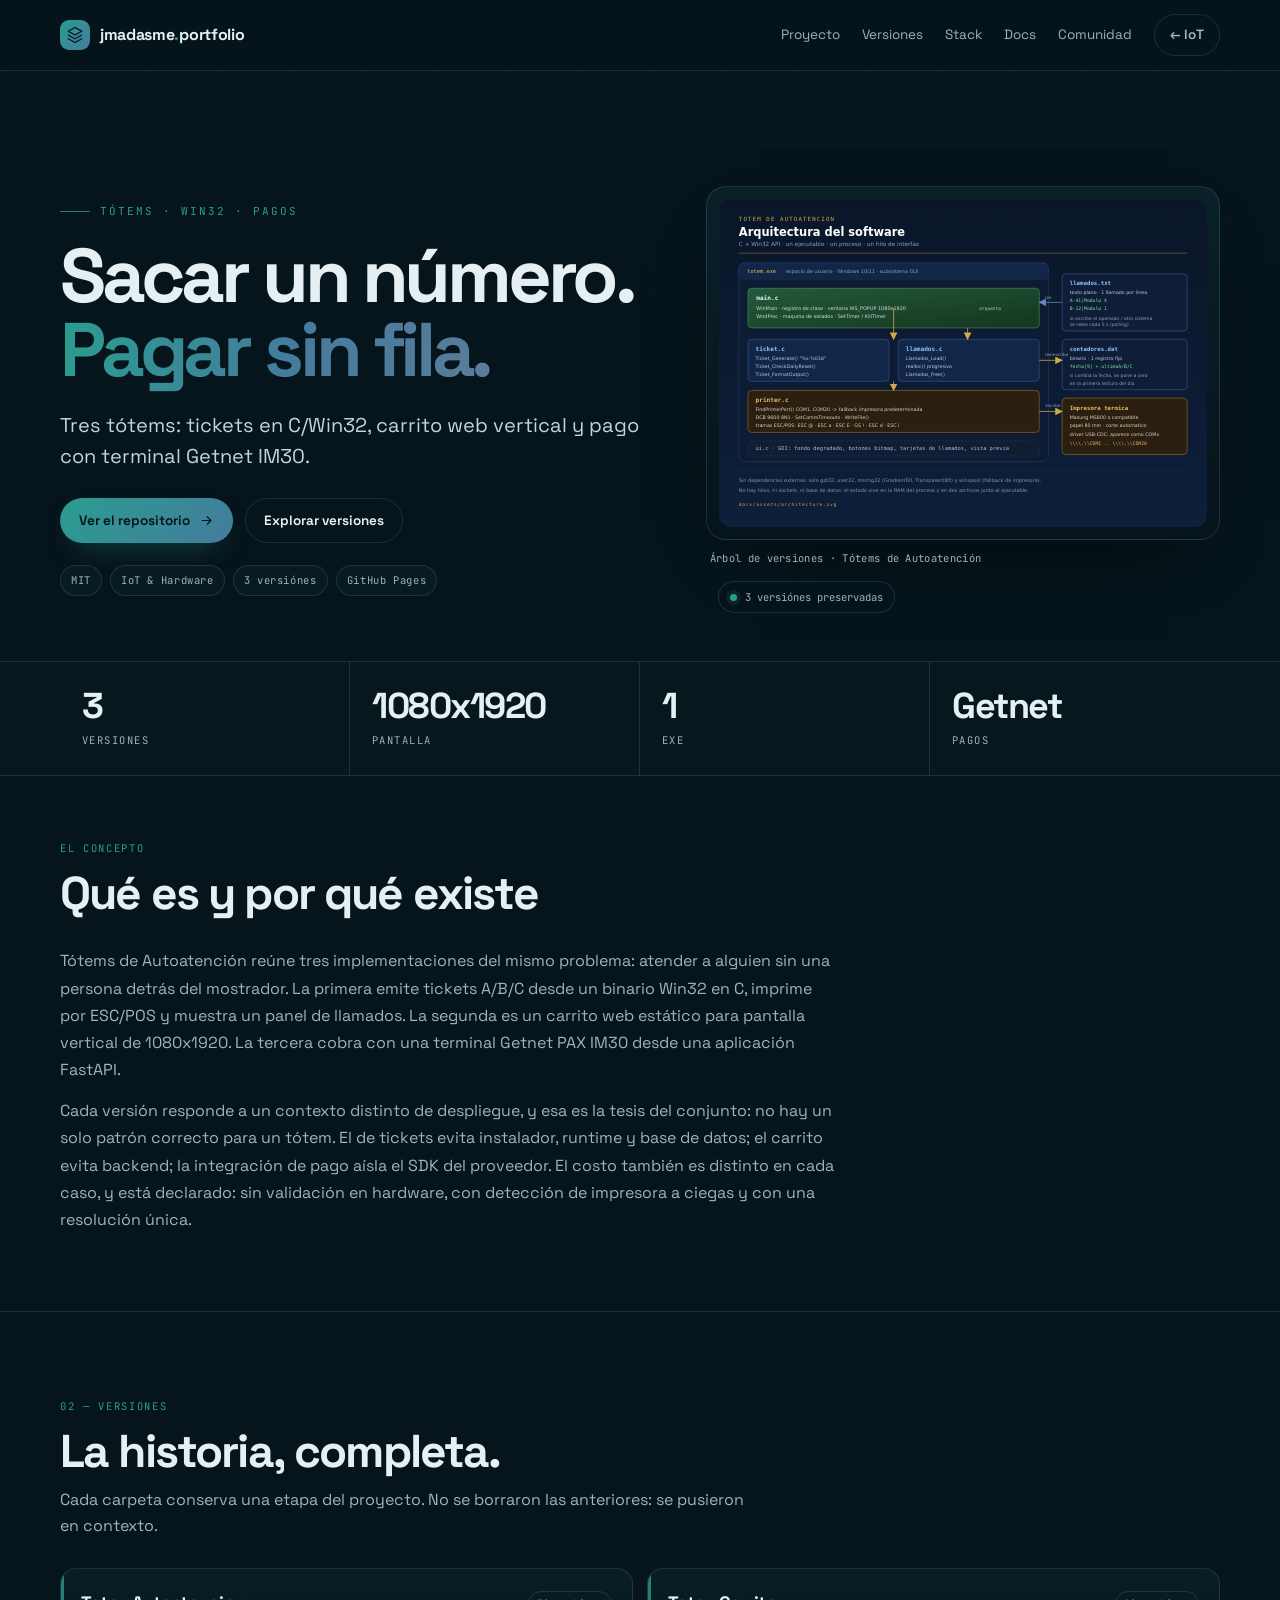
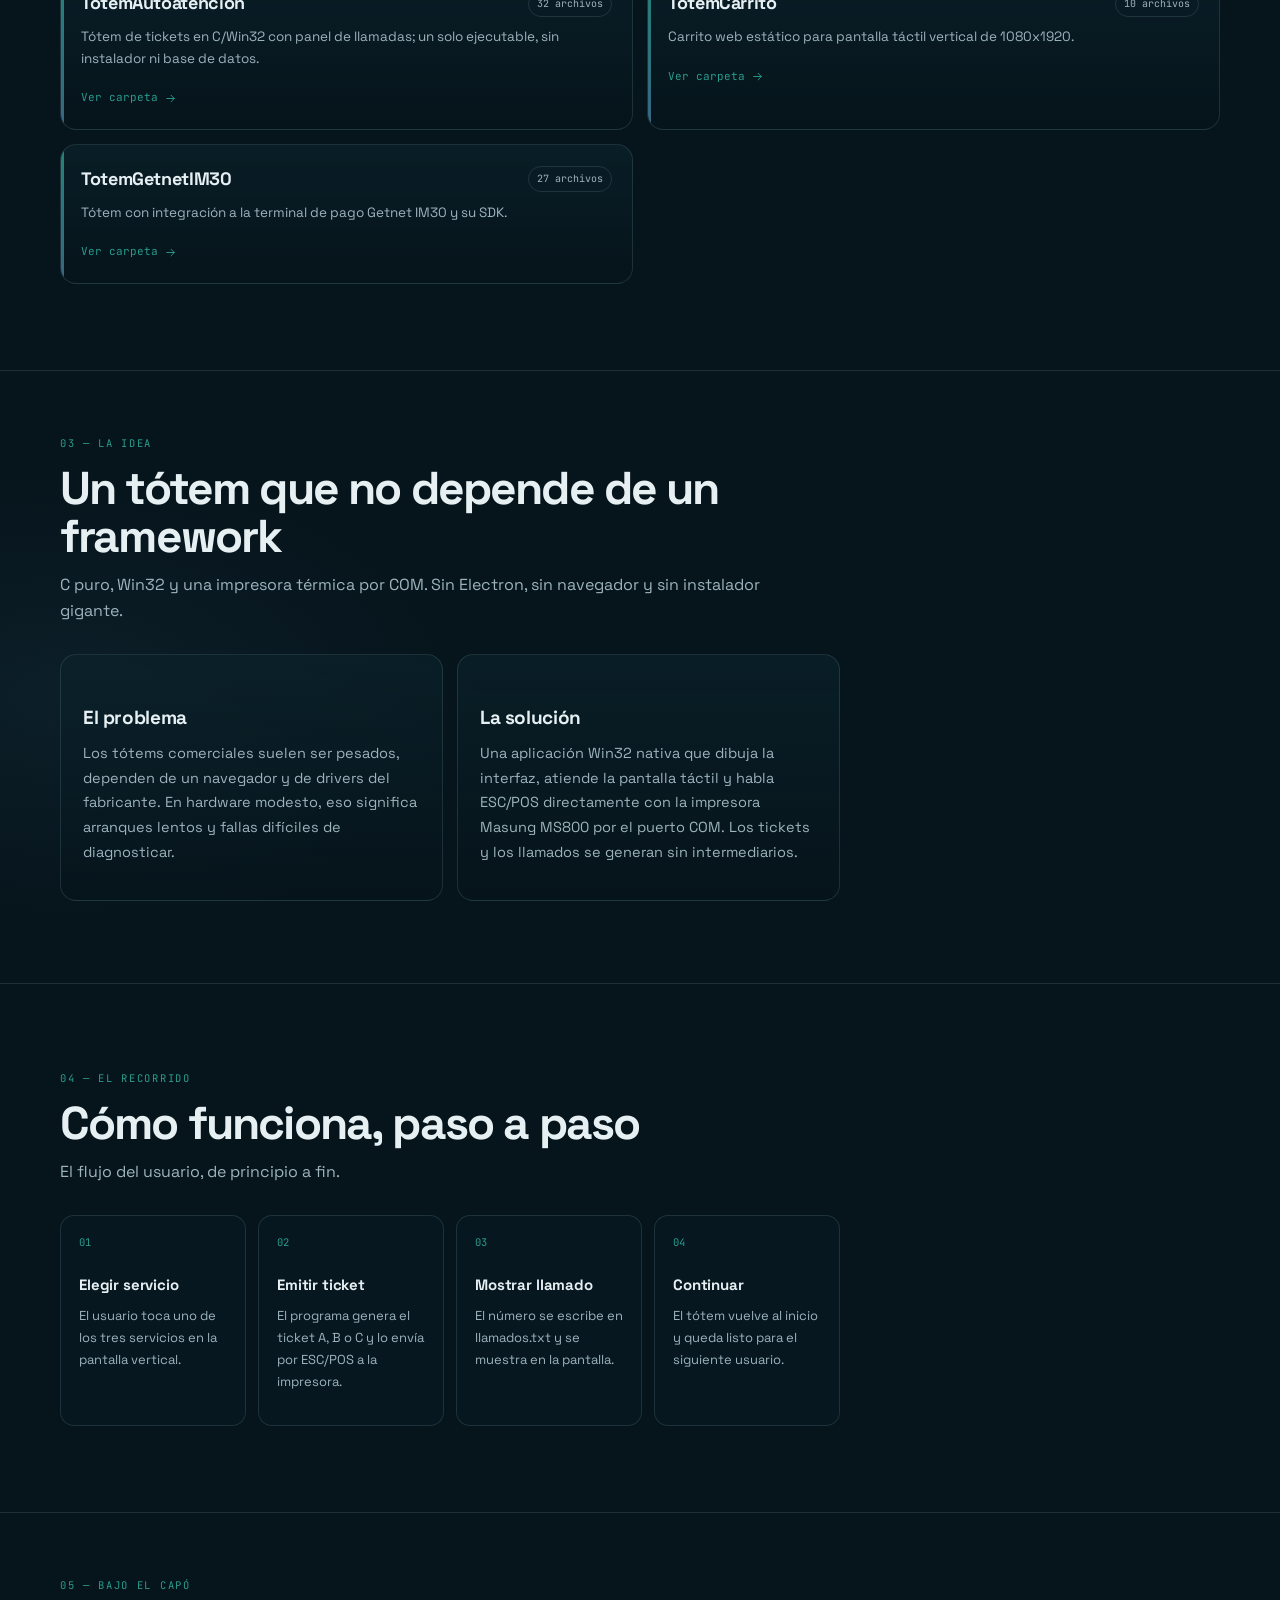
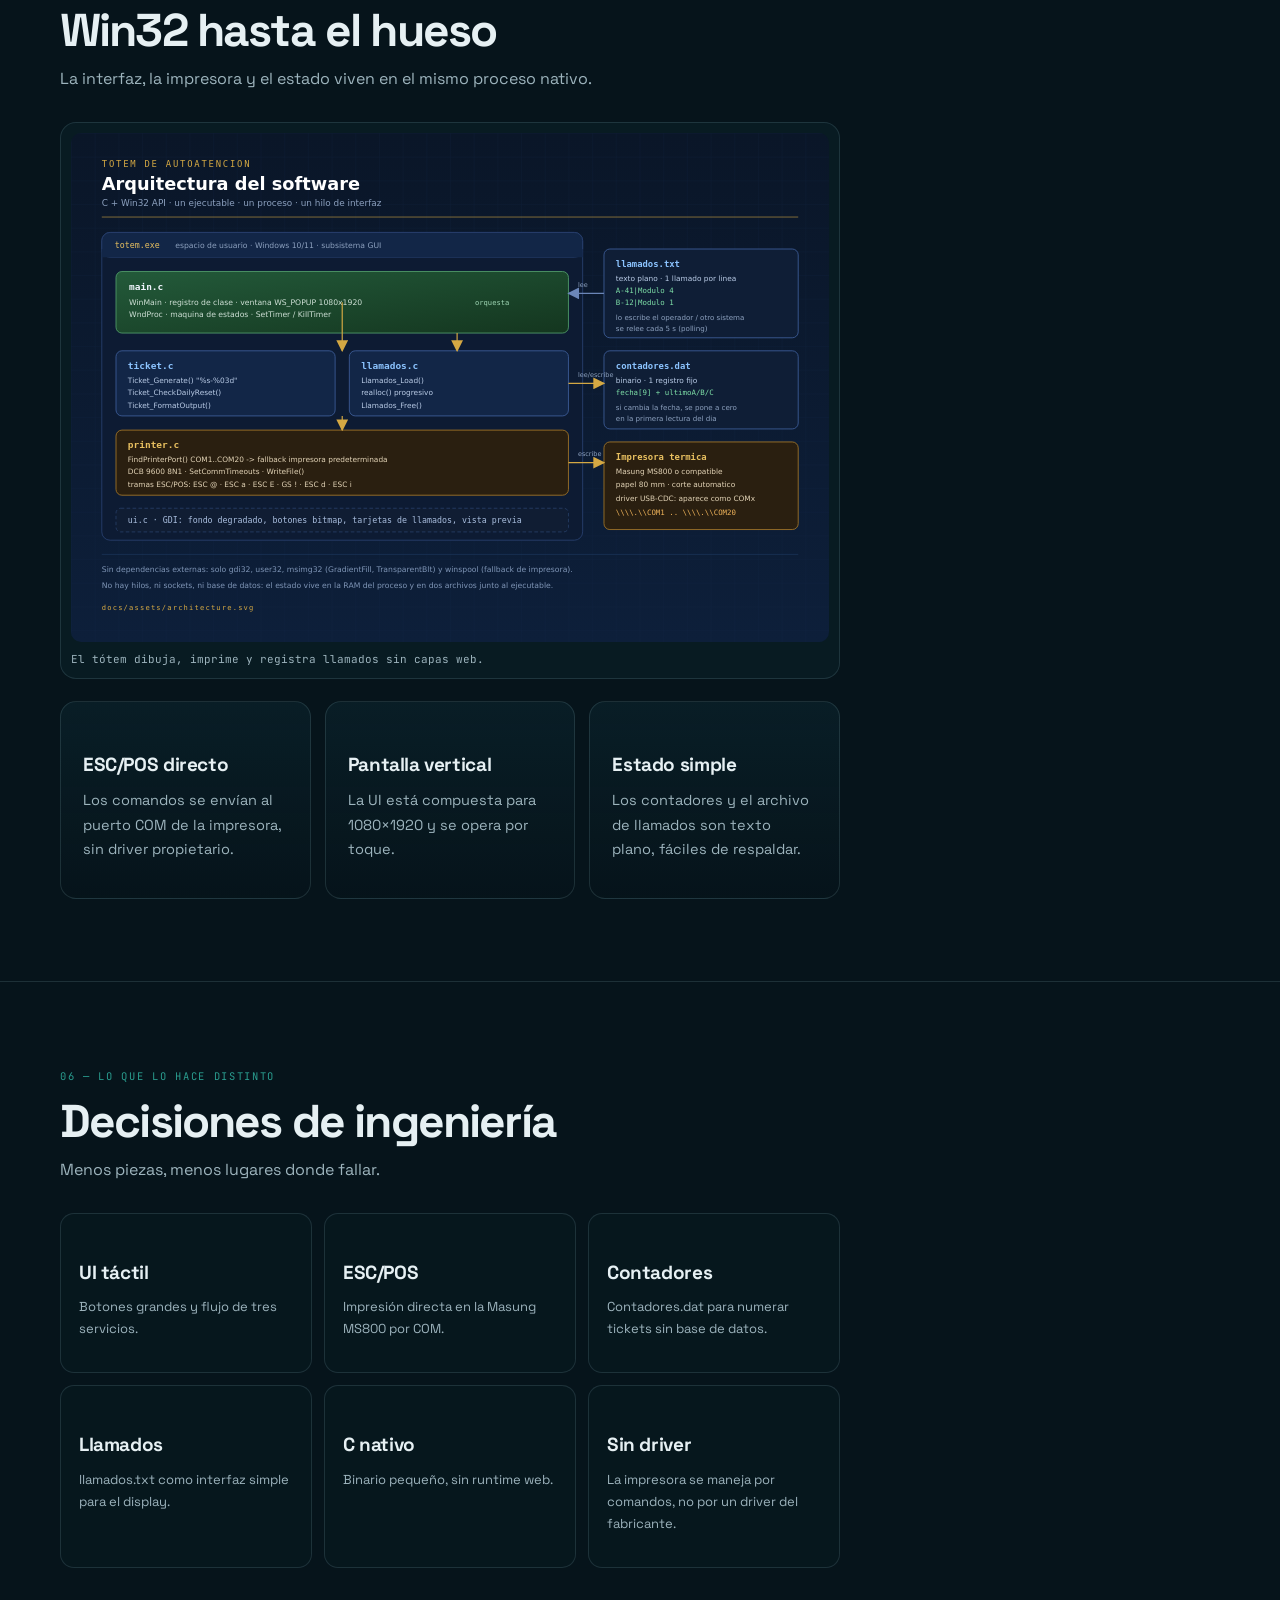
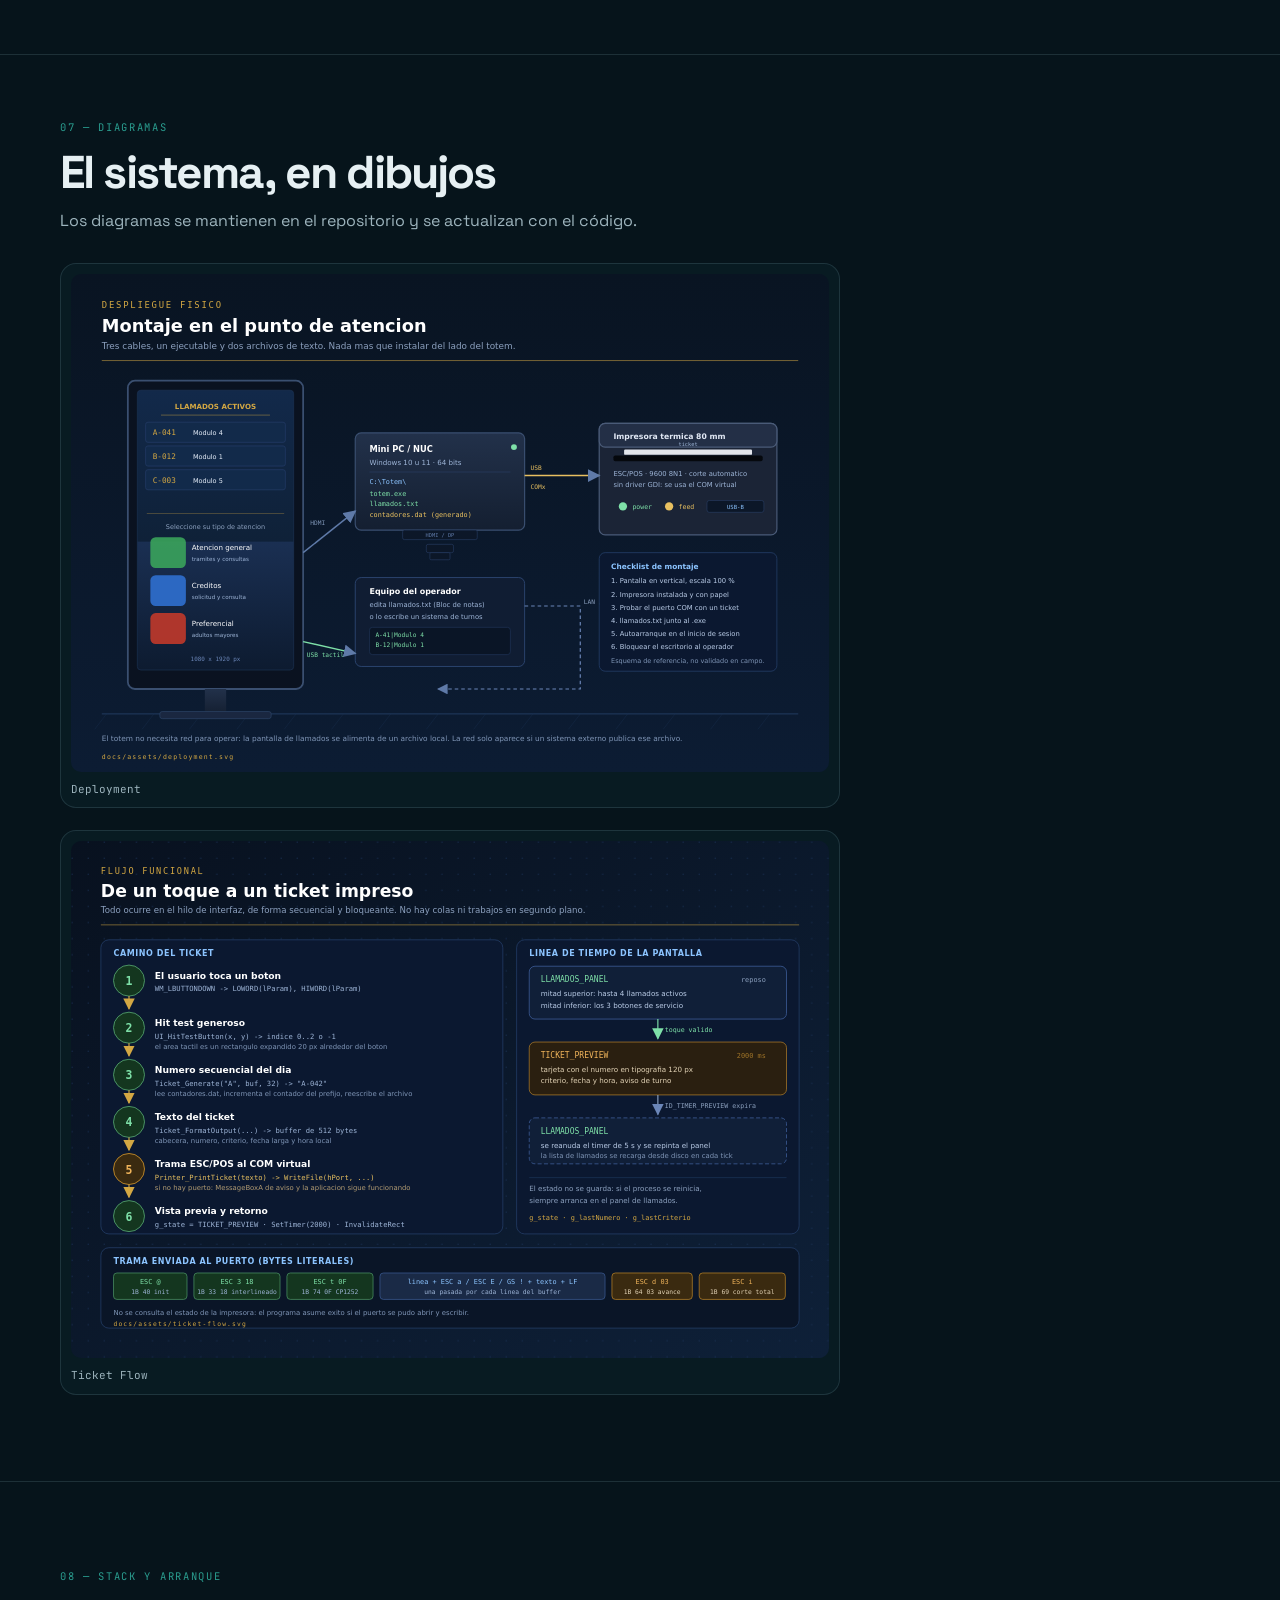
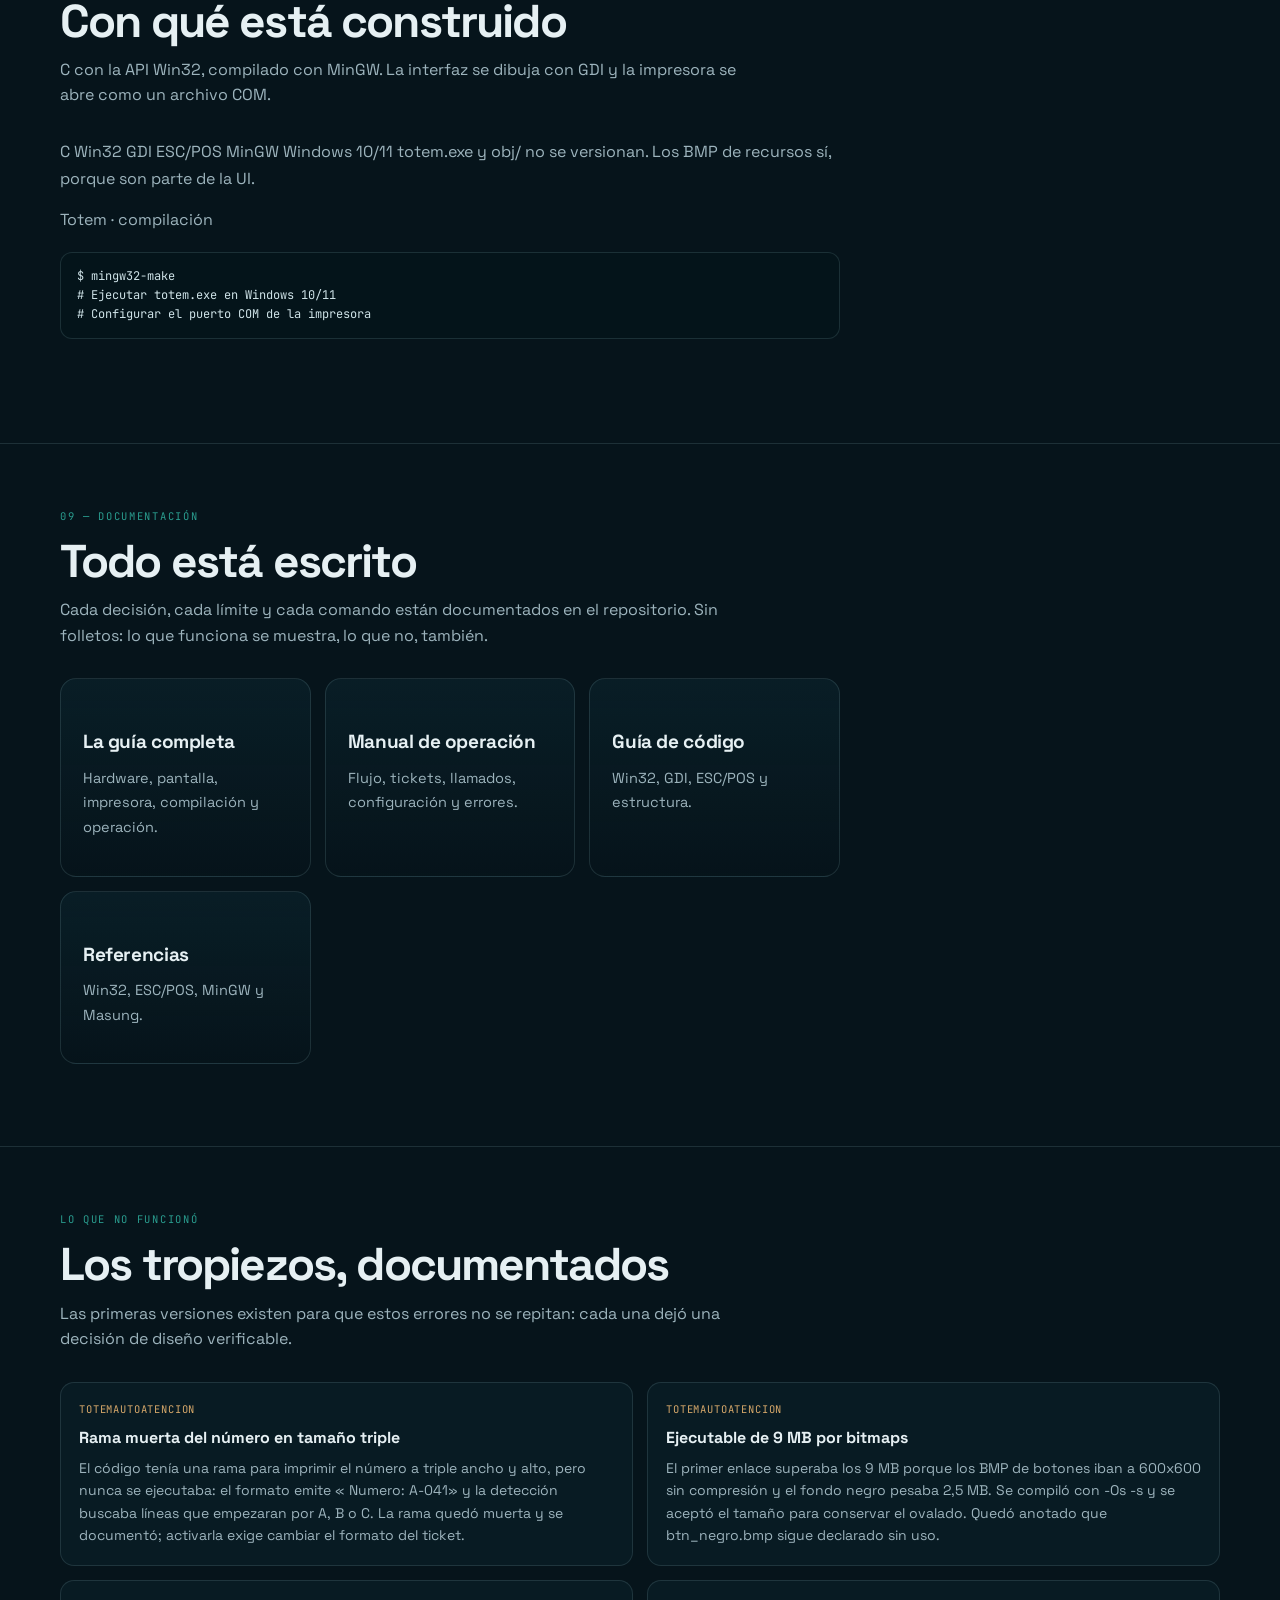
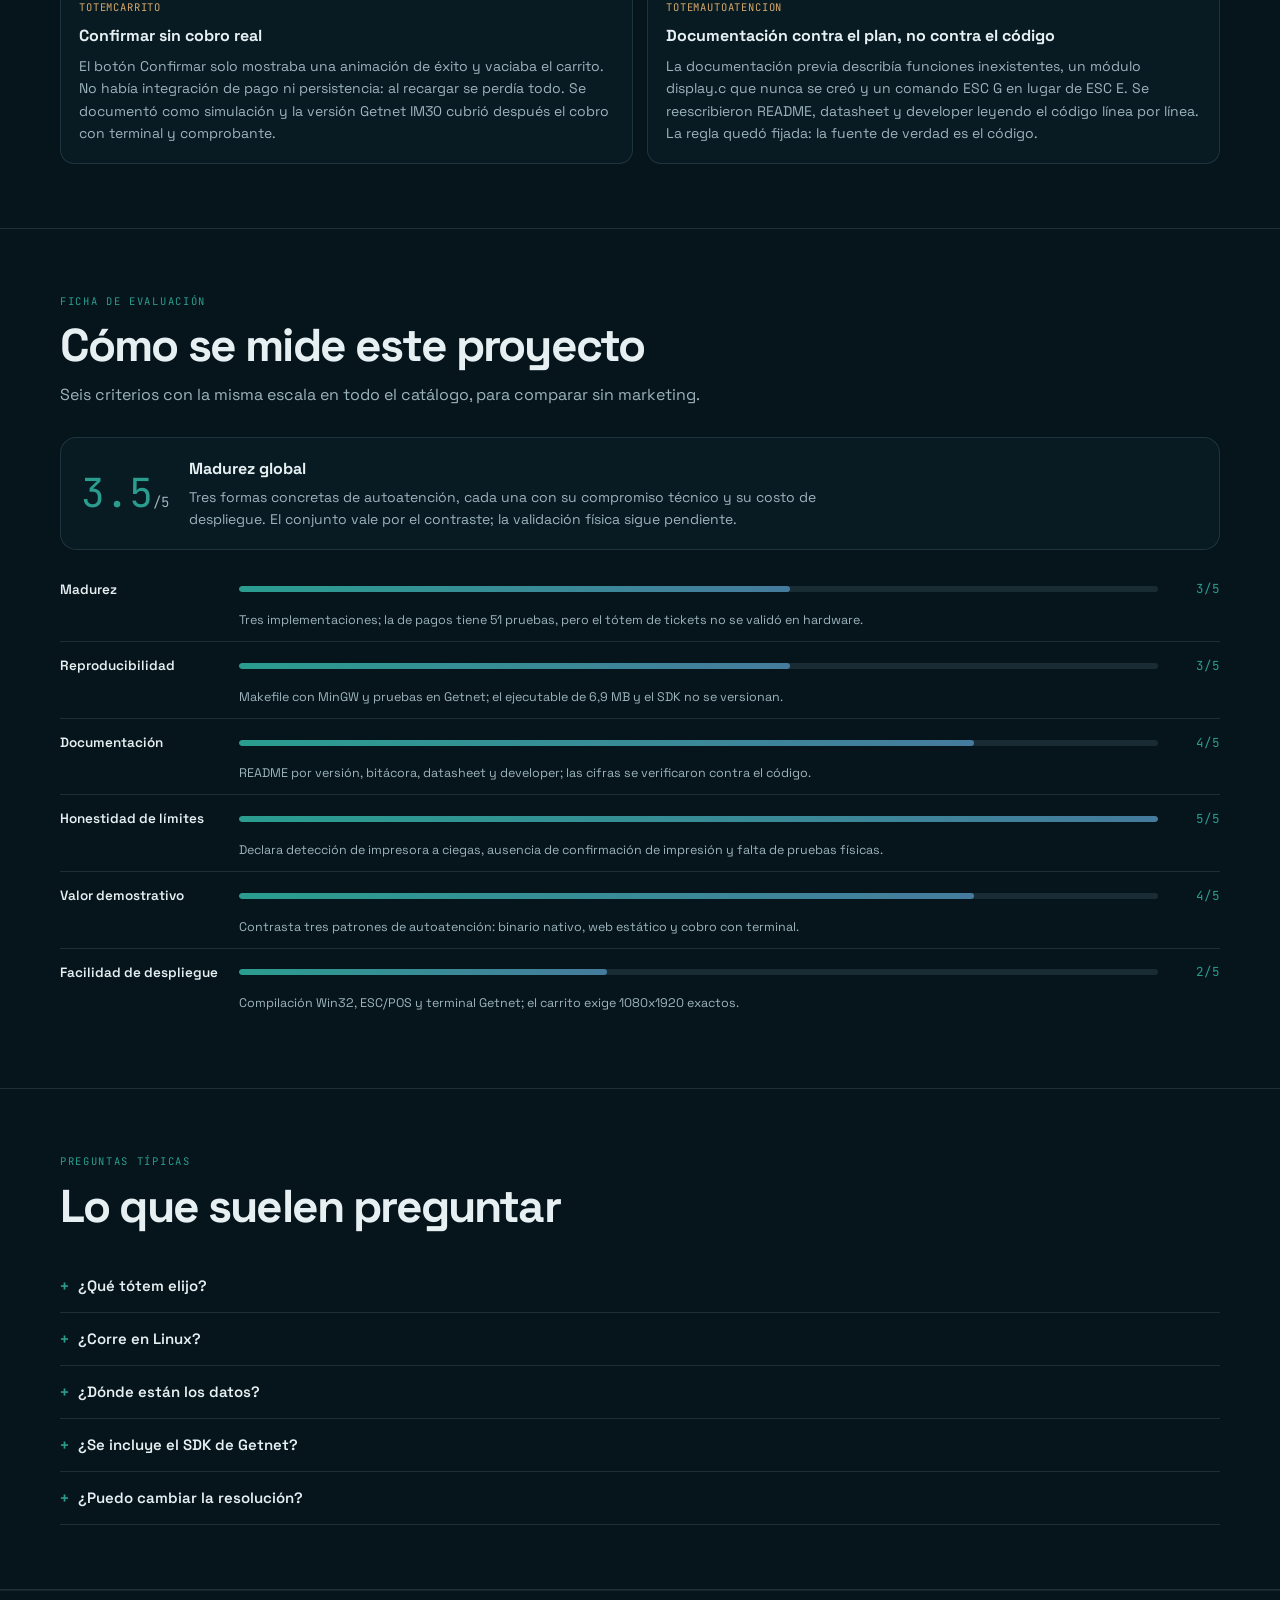
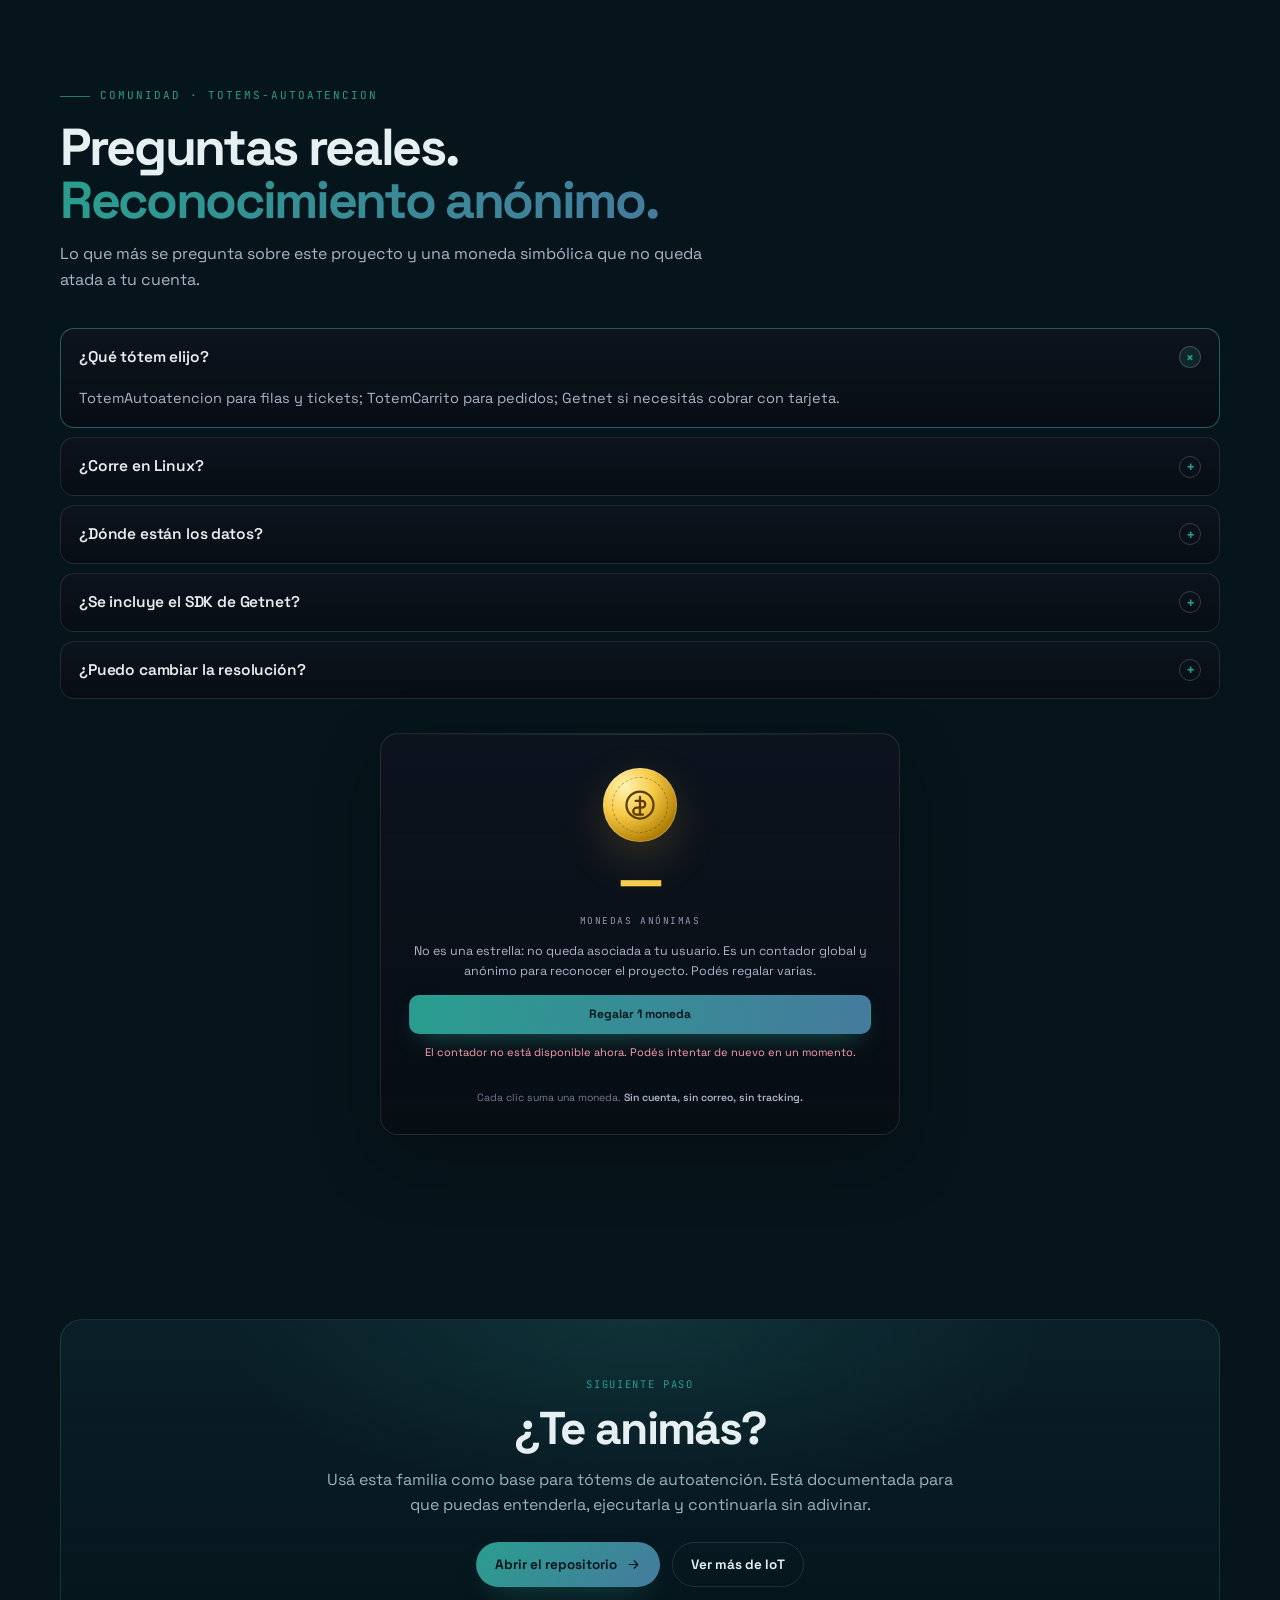
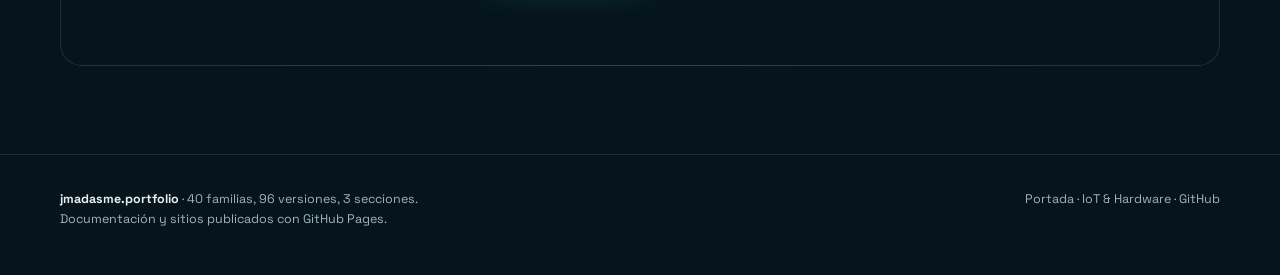
==== commit 02189a74: "docs: README y landing con concepto, tropiezos, evaluación y FAQ" ====
--- a/docs/index.html
+++ b/docs/index.html
@@ -156,6 +156,39 @@
 .rich .card-grid{display:grid;grid-template-columns:repeat(auto-fit,minmax(220px,1fr));gap:14px;margin:18px 0}
 .rich .card-grid .card{margin:0}
 
+
+.rich h3{margin:26px 0 8px}
+.rich p{margin:0 0 14px;color:var(--muted);line-height:1.7}
+.fail-grid{display:grid;grid-template-columns:repeat(2,minmax(0,1fr));gap:14px;margin-top:6px}
+.fail{background:rgba(11,34,43,.55);border:1px solid var(--line);border-radius:14px;padding:18px}
+.fail .v{font-family:var(--mono);font-size:10.5px;letter-spacing:.08em;text-transform:uppercase;color:var(--warm,#D6A86A)}
+.fail h3{font-size:16px;margin:8px 0 6px}
+.fail p{font-size:14px;margin:0;color:var(--muted)}
+.rating-head{display:flex;align-items:center;gap:20px;margin:6px 0 18px;padding:18px 20px;border:1px solid var(--line);border-radius:16px;background:rgba(11,34,43,.55)}
+.rating-avg{font-family:var(--mono);font-size:40px;line-height:1;color:var(--accent)}
+.rating-avg small{font-size:14px;color:var(--muted)}
+.rating-head p{margin:4px 0 0;font-size:14px;color:var(--muted);max-width:70ch}
+.rating{display:grid;gap:2px}
+.rating-row{display:grid;grid-template-columns:165px minmax(90px,1fr) 48px;gap:14px;align-items:center;padding:11px 0;border-bottom:1px solid var(--line)}
+.rating-row:last-child{border-bottom:0}
+.rating-name{font-size:13.5px;font-weight:600}
+.rating-bar{height:6px;border-radius:99px;background:rgba(148,190,200,.14);overflow:hidden}
+.rating-bar i{display:block;height:100%;border-radius:99px;background:linear-gradient(90deg,var(--accent),var(--accent2))}
+.rating-score{font-family:var(--mono);font-size:12.5px;color:var(--accent);text-align:right}
+.rating-note{grid-column:2/-1;font-size:12.5px;color:var(--muted);margin-top:-4px}
+.faq{display:grid;gap:0;margin-top:4px}
+.faq details{border-bottom:1px solid var(--line);padding:14px 0}
+.faq summary{cursor:pointer;font-weight:600;font-size:15px;list-style:none}
+.faq summary::-webkit-details-marker{display:none}
+.faq summary::before{content:"+";display:inline-block;width:18px;color:var(--accent);font-family:var(--mono)}
+.faq details[open] summary::before{content:"–"}
+.faq p{margin:10px 0 0 18px;font-size:14px;color:var(--muted)}
+@media(max-width:720px){
+  .fail-grid{grid-template-columns:1fr}
+  .rating-head{flex-direction:column;align-items:flex-start}
+  .rating-row{grid-template-columns:120px 1fr 44px}
+}
+
 </style>
 <link rel="stylesheet" href="assets/community.css?v=1">
 </head>
@@ -188,15 +221,7 @@
 
 <section class="stats"><div class="wrap stats-grid"><div class="stat"><div class="stat-num">3</div><div class="stat-label">versiones</div></div><div class="stat"><div class="stat-num">1080x1920</div><div class="stat-label">pantalla</div></div><div class="stat"><div class="stat-num">1</div><div class="stat-label">exe</div></div><div class="stat"><div class="stat-num">Getnet</div><div class="stat-label">pagos</div></div></div></section>
 
-<section class="section" id="proyecto"><div class="wrap">
-  <div class="section-head reveal"><div class="kicker">01 — El proyecto</div><h2>Qué resuelve</h2><p class="section-sub">Tres implementaciones de autoatención para distintos contextos: un tótem de tickets en C con panel de llamadas, un carrito web para pantalla vertical y una integración con terminal de pago Getnet.</p></div>
-  <div class="two">
-    <div class="card reveal"><span class="tag">Problema</span><h3>El punto de partida</h3><p>Cada tótem se arma desde cero y termina con dependencias que no sobreviven al equipo de soporte ni al reinicio.</p></div>
-    <div class="card reveal"><span class="tag">Solución</span><h3>La propuesta</h3><p>Tres patrones concretos: binario único para tickets, web estático para carrito y SDK de pago aislado para la terminal.</p></div>
-  </div>
-</div></section>
-
-<section class="section" id="versiones"><div class="wrap">
+<section class="section tight"><div class="wrap"><div class="section-head reveal"><div class="kicker">El concepto</div><h2>Qué es y por qué existe</h2></div><div class="rich reveal"><p>Tótems de Autoatención reúne tres implementaciones del mismo problema: atender a alguien sin una persona detrás del mostrador. La primera emite tickets A/B/C desde un binario Win32 en C, imprime por ESC/POS y muestra un panel de llamados. La segunda es un carrito web estático para pantalla vertical de 1080x1920. La tercera cobra con una terminal Getnet PAX IM30 desde una aplicación FastAPI.</p><p>Cada versión responde a un contexto distinto de despliegue, y esa es la tesis del conjunto: no hay un solo patrón correcto para un tótem. El de tickets evita instalador, runtime y base de datos; el carrito evita backend; la integración de pago aísla el SDK del proveedor. El costo también es distinto en cada caso, y está declarado: sin validación en hardware, con detección de impresora a ciegas y con una resolución única.</p></div></div></section><section class="section" id="versiones"><div class="wrap">
   <div class="section-head reveal"><div class="kicker">02 — Versiones</div><h2>La historia, completa.</h2><p class="section-sub">Cada carpeta conserva una etapa del proyecto. No se borraron las anteriores: se pusieron en contexto.</p></div>
   <div class="versions"><article class="version reveal">
   <div class="version-top"><h3>TotemAutoatencion</h3><span class="count">32 archivos</span></div>
@@ -212,23 +237,23 @@
   <a href="https://github.com/jmadasme/totems-autoatencion/tree/main/versions/TotemGetnetIM30" target="_blank" rel="noopener">Ver carpeta <svg viewBox="0 0 24 24" width="13" height="13" fill="none" stroke="currentColor" stroke-width="1.7" stroke-linecap="round" stroke-linejoin="round" aria-hidden="true"><path d="M5 12h14M13 6l6 6-6 6"/></svg></a>
 </article></div>
 </div></section>
-<section class="section tight"><div class="wrap"><div class="section-head reveal"><div class="kicker">01 — La idea</div><h2>Un tótem que no depende de un framework</h2><p class="section-sub">C puro, Win32 y una impresora térmica por COM. Sin Electron, sin navegador y sin instalador gigante.</p></div><div class="rich reveal"><div class="card-grid">
+<section class="section tight"><div class="wrap"><div class="section-head reveal"><div class="kicker">03 — La idea</div><h2>Un tótem que no depende de un framework</h2><p class="section-sub">C puro, Win32 y una impresora térmica por COM. Sin Electron, sin navegador y sin instalador gigante.</p></div><div class="rich reveal"><div class="card-grid">
 <div class="card"><h3>El problema</h3><div><div></div><p>Los tótems comerciales suelen ser pesados, dependen de un navegador y de drivers del fabricante. En hardware modesto, eso significa arranques lentos y fallas difíciles de diagnosticar.</p></div></div>
 <div class="card"><h3>La solución</h3><div><div></div><p>Una aplicación Win32 nativa que dibuja la interfaz, atiende la pantalla táctil y habla ESC/POS directamente con la impresora Masung MS800 por el puerto COM. Los tickets y los llamados se generan sin intermediarios.</p></div></div>
 </div></div></div></section>
-<section class="section"><div class="wrap"><div class="section-head reveal"><div class="kicker">02 — El recorrido</div><h2>Cómo funciona, paso a paso</h2><p class="section-sub">El flujo del usuario, de principio a fin.</p></div><div class="rich reveal"><div class="timeline">
+<section class="section"><div class="wrap"><div class="section-head reveal"><div class="kicker">04 — El recorrido</div><h2>Cómo funciona, paso a paso</h2><p class="section-sub">El flujo del usuario, de principio a fin.</p></div><div class="rich reveal"><div class="timeline">
 <div class="step"><div class="step-n">01</div><h4>Elegir servicio</h4><div><p>El usuario toca uno de los tres servicios en la pantalla vertical.</p></div></div>
 <div class="step"><div class="step-n">02</div><h4>Emitir ticket</h4><div><p>El programa genera el ticket A, B o C y lo envía por ESC/POS a la impresora.</p></div></div>
 <div class="step"><div class="step-n">03</div><h4>Mostrar llamado</h4><div><p>El número se escribe en llamados.txt y se muestra en la pantalla.</p></div></div>
 <div class="step"><div class="step-n">04</div><h4>Continuar</h4><div><p>El tótem vuelve al inicio y queda listo para el siguiente usuario.</p></div></div>
 </div></div></div></section>
-<section class="section tight"><div class="wrap"><div class="section-head reveal"><div class="kicker">03 — Bajo el capó</div><h2>Win32 hasta el hueso</h2><p class="section-sub">La interfaz, la impresora y el estado viven en el mismo proceso nativo.</p></div><div class="rich reveal"><figure><img src="assets/rich/architecture.svg" alt="Arquitectura del tótem Win32 con pantalla táctil e impresora ESC/POS" loading="lazy"><figcaption>El tótem dibuja, imprime y registra llamados sin capas web.</figcaption></figure>
+<section class="section tight"><div class="wrap"><div class="section-head reveal"><div class="kicker">05 — Bajo el capó</div><h2>Win32 hasta el hueso</h2><p class="section-sub">La interfaz, la impresora y el estado viven en el mismo proceso nativo.</p></div><div class="rich reveal"><figure><img src="assets/rich/architecture.svg" alt="Arquitectura del tótem Win32 con pantalla táctil e impresora ESC/POS" loading="lazy"><figcaption>El tótem dibuja, imprime y registra llamados sin capas web.</figcaption></figure>
 <div class="card-grid">
 <div class="card"><h3>ESC/POS directo</h3><div><p>Los comandos se envían al puerto COM de la impresora, sin driver propietario.</p></div></div>
 <div class="card"><h3>Pantalla vertical</h3><div><p>La UI está compuesta para 1080×1920 y se opera por toque.</p></div></div>
 <div class="card"><h3>Estado simple</h3><div><p>Los contadores y el archivo de llamados son texto plano, fáciles de respaldar.</p></div></div>
 </div></div></div></section>
-<section class="section"><div class="wrap"><div class="section-head reveal"><div class="kicker">04 — Lo que lo hace distinto</div><h2>Decisiones de ingeniería</h2><p class="section-sub">Menos piezas, menos lugares donde fallar.</p></div><div class="rich reveal"><div class="features">
+<section class="section"><div class="wrap"><div class="section-head reveal"><div class="kicker">06 — Lo que lo hace distinto</div><h2>Decisiones de ingeniería</h2><p class="section-sub">Menos piezas, menos lugares donde fallar.</p></div><div class="rich reveal"><div class="features">
 <div class="feature"><h3>UI táctil</h3><div><p>Botones grandes y flujo de tres servicios.</p></div></div>
 <div class="feature"><h3>ESC/POS</h3><div><p>Impresión directa en la Masung MS800 por COM.</p></div></div>
 <div class="feature"><h3>Contadores</h3><div><p>Contadores.dat para numerar tickets sin base de datos.</p></div></div>
@@ -236,20 +261,19 @@
 <div class="feature"><h3>C nativo</h3><div><p>Binario pequeño, sin runtime web.</p></div></div>
 <div class="feature"><h3>Sin driver</h3><div><p>La impresora se maneja por comandos, no por un driver del fabricante.</p></div></div>
 </div></div></div></section>
-<section class="section tight"><div class="wrap"><div class="section-head reveal"><div class="kicker">05 — Diagramas</div><h2>El sistema, en dibujos</h2><p class="section-sub">Los diagramas se mantienen en el repositorio y se actualizan con el código.</p></div><div class="rich reveal"><figure><img src="assets/rich/deployment.svg" alt="Totem Autoatención — deployment" loading="lazy"><figcaption>Deployment</figcaption></figure>
+<section class="section tight"><div class="wrap"><div class="section-head reveal"><div class="kicker">07 — Diagramas</div><h2>El sistema, en dibujos</h2><p class="section-sub">Los diagramas se mantienen en el repositorio y se actualizan con el código.</p></div><div class="rich reveal"><figure><img src="assets/rich/deployment.svg" alt="Totem Autoatención — deployment" loading="lazy"><figcaption>Deployment</figcaption></figure>
 <figure><img src="assets/rich/ticket-flow.svg" alt="Totem Autoatención — ticket flow" loading="lazy"><figcaption>Ticket Flow</figcaption></figure></div></div></section>
-<section class="section"><div class="wrap"><div class="section-head reveal"><div class="kicker">06 — Stack y arranque</div><h2>Con qué está construido</h2><p class="section-sub">C con la API Win32, compilado con MinGW. La interfaz se dibuja con GDI y la impresora se abre como un archivo COM.</p></div><div class="rich reveal"><p>C Win32 GDI ESC/POS MinGW Windows 10/11 totem.exe y obj/ no se versionan. Los BMP de recursos sí, porque son parte de la UI.</p>
+<section class="section"><div class="wrap"><div class="section-head reveal"><div class="kicker">08 — Stack y arranque</div><h2>Con qué está construido</h2><p class="section-sub">C con la API Win32, compilado con MinGW. La interfaz se dibuja con GDI y la impresora se abre como un archivo COM.</p></div><div class="rich reveal"><p>C Win32 GDI ESC/POS MinGW Windows 10/11 totem.exe y obj/ no se versionan. Los BMP de recursos sí, porque son parte de la UI.</p>
 <p>Totem · compilación</p>
 <pre><span>$</span> mingw32-make
 <span># Ejecutar totem.exe en Windows 10/11</span>
 <span># Configurar el puerto COM de la impresora</span></pre></div></div></section>
-<section class="section tight"><div class="wrap"><div class="section-head reveal"><div class="kicker">07 — Documentación</div><h2>Todo está escrito</h2><p class="section-sub">Cada decisión, cada límite y cada comando están documentados en el repositorio. Sin folletos: lo que funciona se muestra, lo que no, también.</p></div><div class="rich reveal"><div class="card-grid">
+<section class="section tight"><div class="wrap"><div class="section-head reveal"><div class="kicker">09 — Documentación</div><h2>Todo está escrito</h2><p class="section-sub">Cada decisión, cada límite y cada comando están documentados en el repositorio. Sin folletos: lo que funciona se muestra, lo que no, también.</p></div><div class="rich reveal"><div class="card-grid">
 <a class="card" href=""><h3>La guía completa</h3><p>Hardware, pantalla, impresora, compilación y operación.</p></a>
 <a class="card" href=""><h3>Manual de operación</h3><p>Flujo, tickets, llamados, configuración y errores.</p></a>
 <a class="card" href=""><h3>Guía de código</h3><p>Win32, GDI, ESC/POS y estructura.</p></a>
 <a class="card" href=""><h3>Referencias</h3><p>Win32, ESC/POS, MinGW y Masung.</p></a>
-</div></div></div></section>
-<section class="cta"><div class="wrap"><div class="cta-box reveal">
+</div></div></div></section><section class="section tight"><div class="wrap"><div class="section-head reveal"><div class="kicker">Lo que no funcionó</div><h2>Los tropiezos, documentados</h2><p class="section-sub">Las primeras versiones existen para que estos errores no se repitan: cada una dejó una decisión de diseño verificable.</p></div><div class="fail-grid reveal"><div class="fail"><div class="v">TotemAutoatencion</div><h3>Rama muerta del número en tamaño triple</h3><p>El código tenía una rama para imprimir el número a triple ancho y alto, pero nunca se ejecutaba: el formato emite «  Numero: A-041» y la detección buscaba líneas que empezaran por A, B o C. La rama quedó muerta y se documentó; activarla exige cambiar el formato del ticket.</p></div><div class="fail"><div class="v">TotemAutoatencion</div><h3>Ejecutable de 9 MB por bitmaps</h3><p>El primer enlace superaba los 9 MB porque los BMP de botones iban a 600x600 sin compresión y el fondo negro pesaba 2,5 MB. Se compiló con -Os -s y se aceptó el tamaño para conservar el ovalado. Quedó anotado que btn_negro.bmp sigue declarado sin uso.</p></div><div class="fail"><div class="v">TotemCarrito</div><h3>Confirmar sin cobro real</h3><p>El botón Confirmar solo mostraba una animación de éxito y vaciaba el carrito. No había integración de pago ni persistencia: al recargar se perdía todo. Se documentó como simulación y la versión Getnet IM30 cubrió después el cobro con terminal y comprobante.</p></div><div class="fail"><div class="v">TotemAutoatencion</div><h3>Documentación contra el plan, no contra el código</h3><p>La documentación previa describía funciones inexistentes, un módulo display.c que nunca se creó y un comando ESC G en lugar de ESC E. Se reescribieron README, datasheet y developer leyendo el código línea por línea. La regla quedó fijada: la fuente de verdad es el código.</p></div></div></div></section><section class="section tight"><div class="wrap"><div class="section-head reveal"><div class="kicker">Ficha de evaluación</div><h2>Cómo se mide este proyecto</h2><p class="section-sub">Seis criterios con la misma escala en todo el catálogo, para comparar sin marketing.</p></div><div class="rating-head reveal"><div class="rating-avg">3.5<small>/5</small></div><div><strong>Madurez global</strong><p>Tres formas concretas de autoatención, cada una con su compromiso técnico y su costo de despliegue. El conjunto vale por el contraste; la validación física sigue pendiente.</p></div></div><div class="rating reveal"><div class="rating-row"><div class="rating-name">Madurez</div><div class="rating-bar"><i style="width:60%"></i></div><div class="rating-score">3/5</div><div class="rating-note">Tres implementaciones; la de pagos tiene 51 pruebas, pero el tótem de tickets no se validó en hardware.</div></div><div class="rating-row"><div class="rating-name">Reproducibilidad</div><div class="rating-bar"><i style="width:60%"></i></div><div class="rating-score">3/5</div><div class="rating-note">Makefile con MinGW y pruebas en Getnet; el ejecutable de 6,9 MB y el SDK no se versionan.</div></div><div class="rating-row"><div class="rating-name">Documentación</div><div class="rating-bar"><i style="width:80%"></i></div><div class="rating-score">4/5</div><div class="rating-note">README por versión, bitácora, datasheet y developer; las cifras se verificaron contra el código.</div></div><div class="rating-row"><div class="rating-name">Honestidad de límites</div><div class="rating-bar"><i style="width:100%"></i></div><div class="rating-score">5/5</div><div class="rating-note">Declara detección de impresora a ciegas, ausencia de confirmación de impresión y falta de pruebas físicas.</div></div><div class="rating-row"><div class="rating-name">Valor demostrativo</div><div class="rating-bar"><i style="width:80%"></i></div><div class="rating-score">4/5</div><div class="rating-note">Contrasta tres patrones de autoatención: binario nativo, web estático y cobro con terminal.</div></div><div class="rating-row"><div class="rating-name">Facilidad de despliegue</div><div class="rating-bar"><i style="width:40%"></i></div><div class="rating-score">2/5</div><div class="rating-note">Compilación Win32, ESC/POS y terminal Getnet; el carrito exige 1080x1920 exactos.</div></div></div></div></section><section class="section tight"><div class="wrap"><div class="section-head reveal"><div class="kicker">Preguntas típicas</div><h2>Lo que suelen preguntar</h2></div><div class="faq reveal"><details><summary>¿Qué tótem elijo?</summary><p>TotemAutoatencion para filas y tickets; TotemCarrito para pedidos; Getnet si necesitás cobrar con tarjeta.</p></details><details><summary>¿Corre en Linux?</summary><p>El tótem de tickets es Win32. El carrito es web y corre en cualquier navegador.</p></details><details><summary>¿Dónde están los datos?</summary><p>El tótem de tickets no usa base de datos; el carrito es estático.</p></details><details><summary>¿Se incluye el SDK de Getnet?</summary><p>No. Pesaba cientos de MB y tiene licencia del proveedor.</p></details><details><summary>¿Puedo cambiar la resolución?</summary><p>El carrito está diseñado para 1080x1920; adaptarlo requiere revisar el layout.</p></details></div></div></section><section class="cta"><div class="wrap"><div class="cta-box reveal">
   <div class="kicker">Siguiente paso</div><h2>¿Te animás?</h2>
   <p>Usá esta familia como base para tótems de autoatención. Está documentada para que puedas entenderla, ejecutarla y continuarla sin adivinar.</p>
   <div class="hero-actions" style="justify-content:center"><a class="btn btn-primary" href="https://github.com/jmadasme/totems-autoatencion" target="_blank" rel="noopener">Abrir el repositorio <svg viewBox="0 0 24 24" width="15" height="15" fill="none" stroke="currentColor" stroke-width="1.7" stroke-linecap="round" stroke-linejoin="round" aria-hidden="true"><path d="M5 12h14M13 6l6 6-6 6"/></svg></a><a class="btn btn-ghost" href="/iot/">Ver más de IoT</a></div>
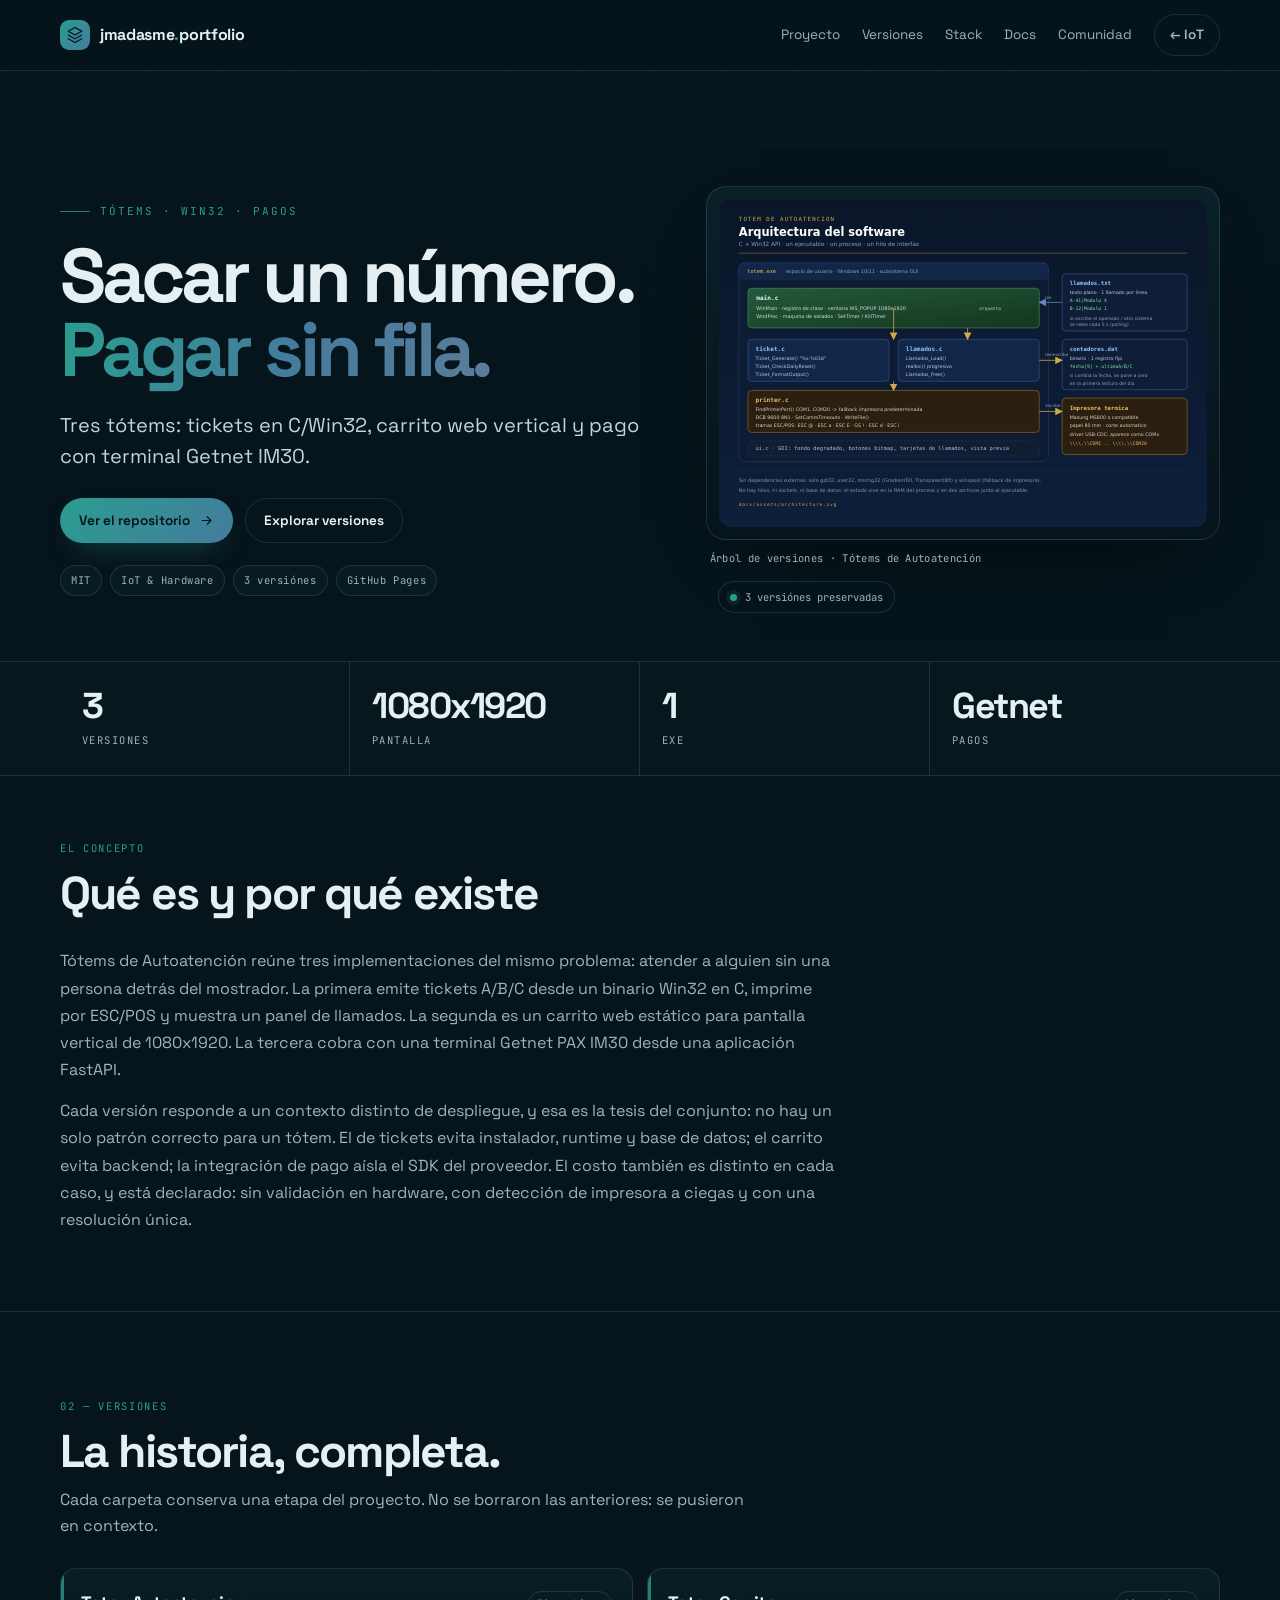
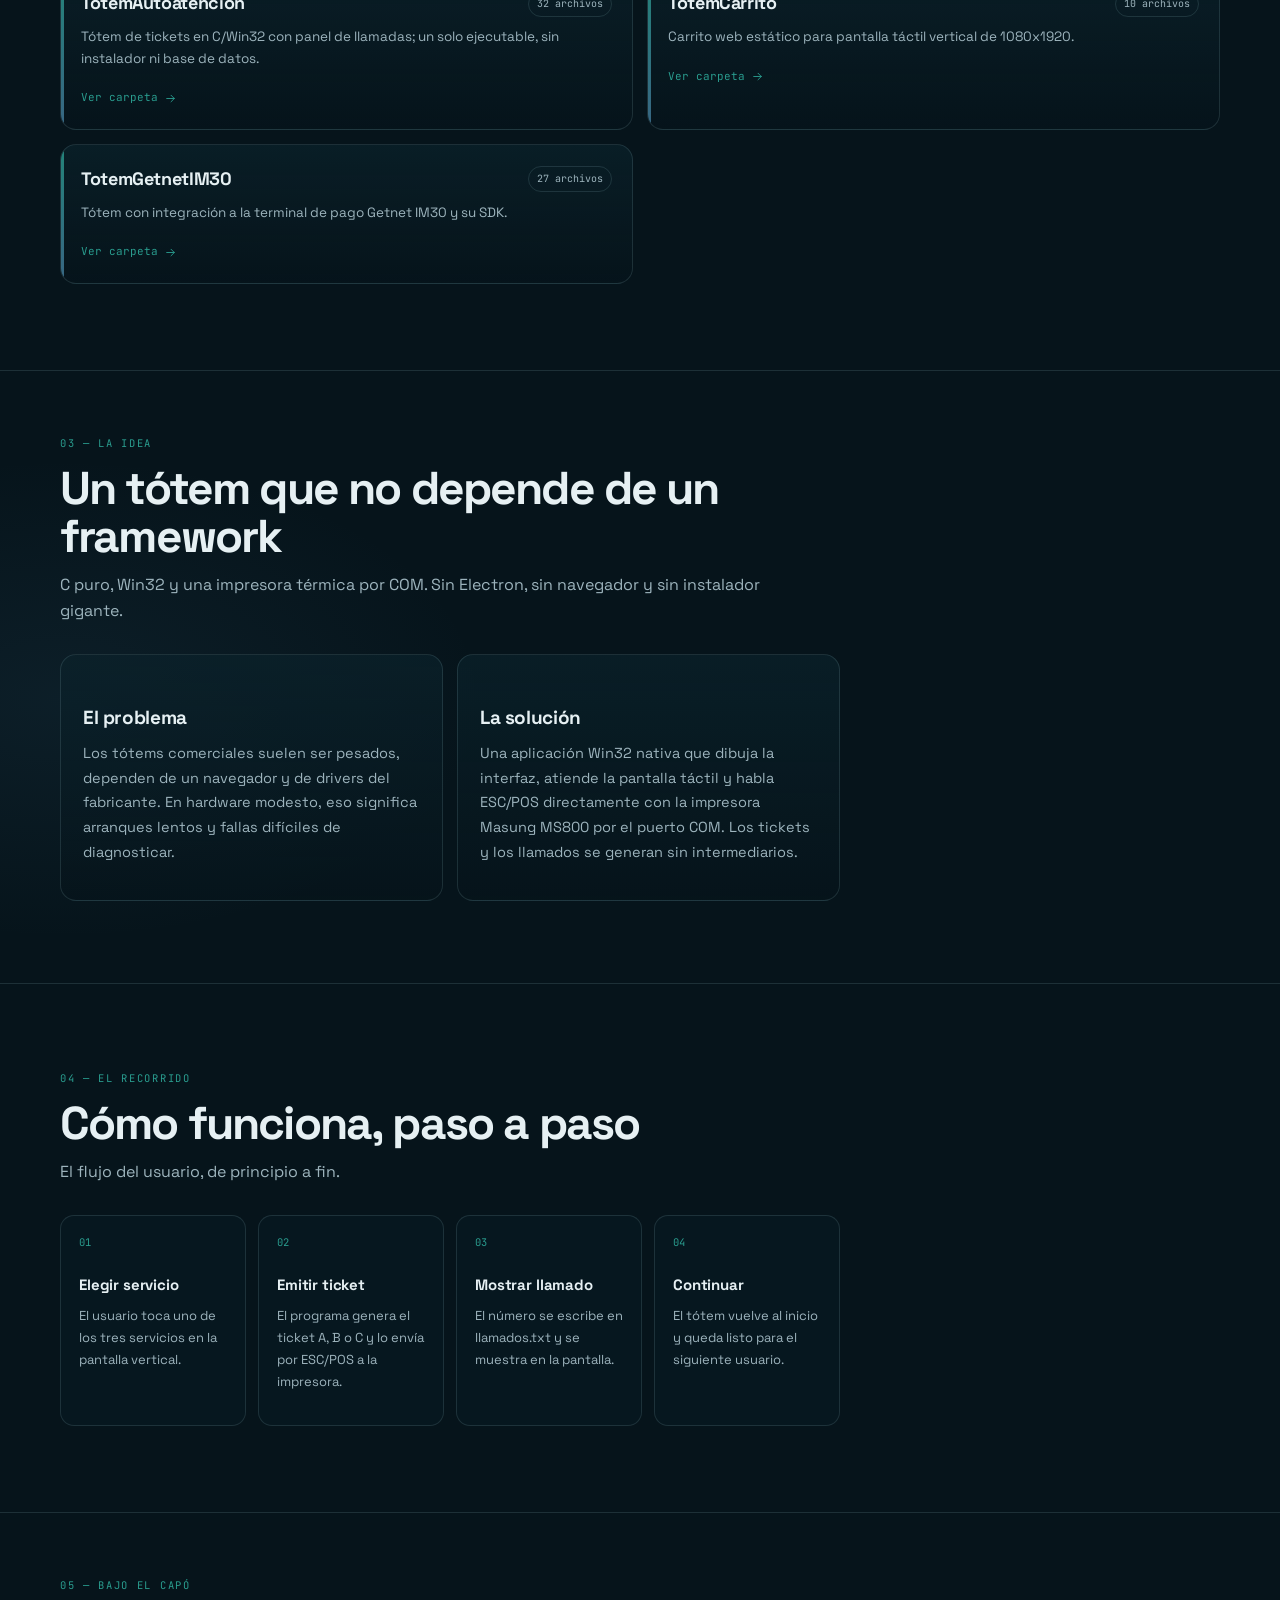
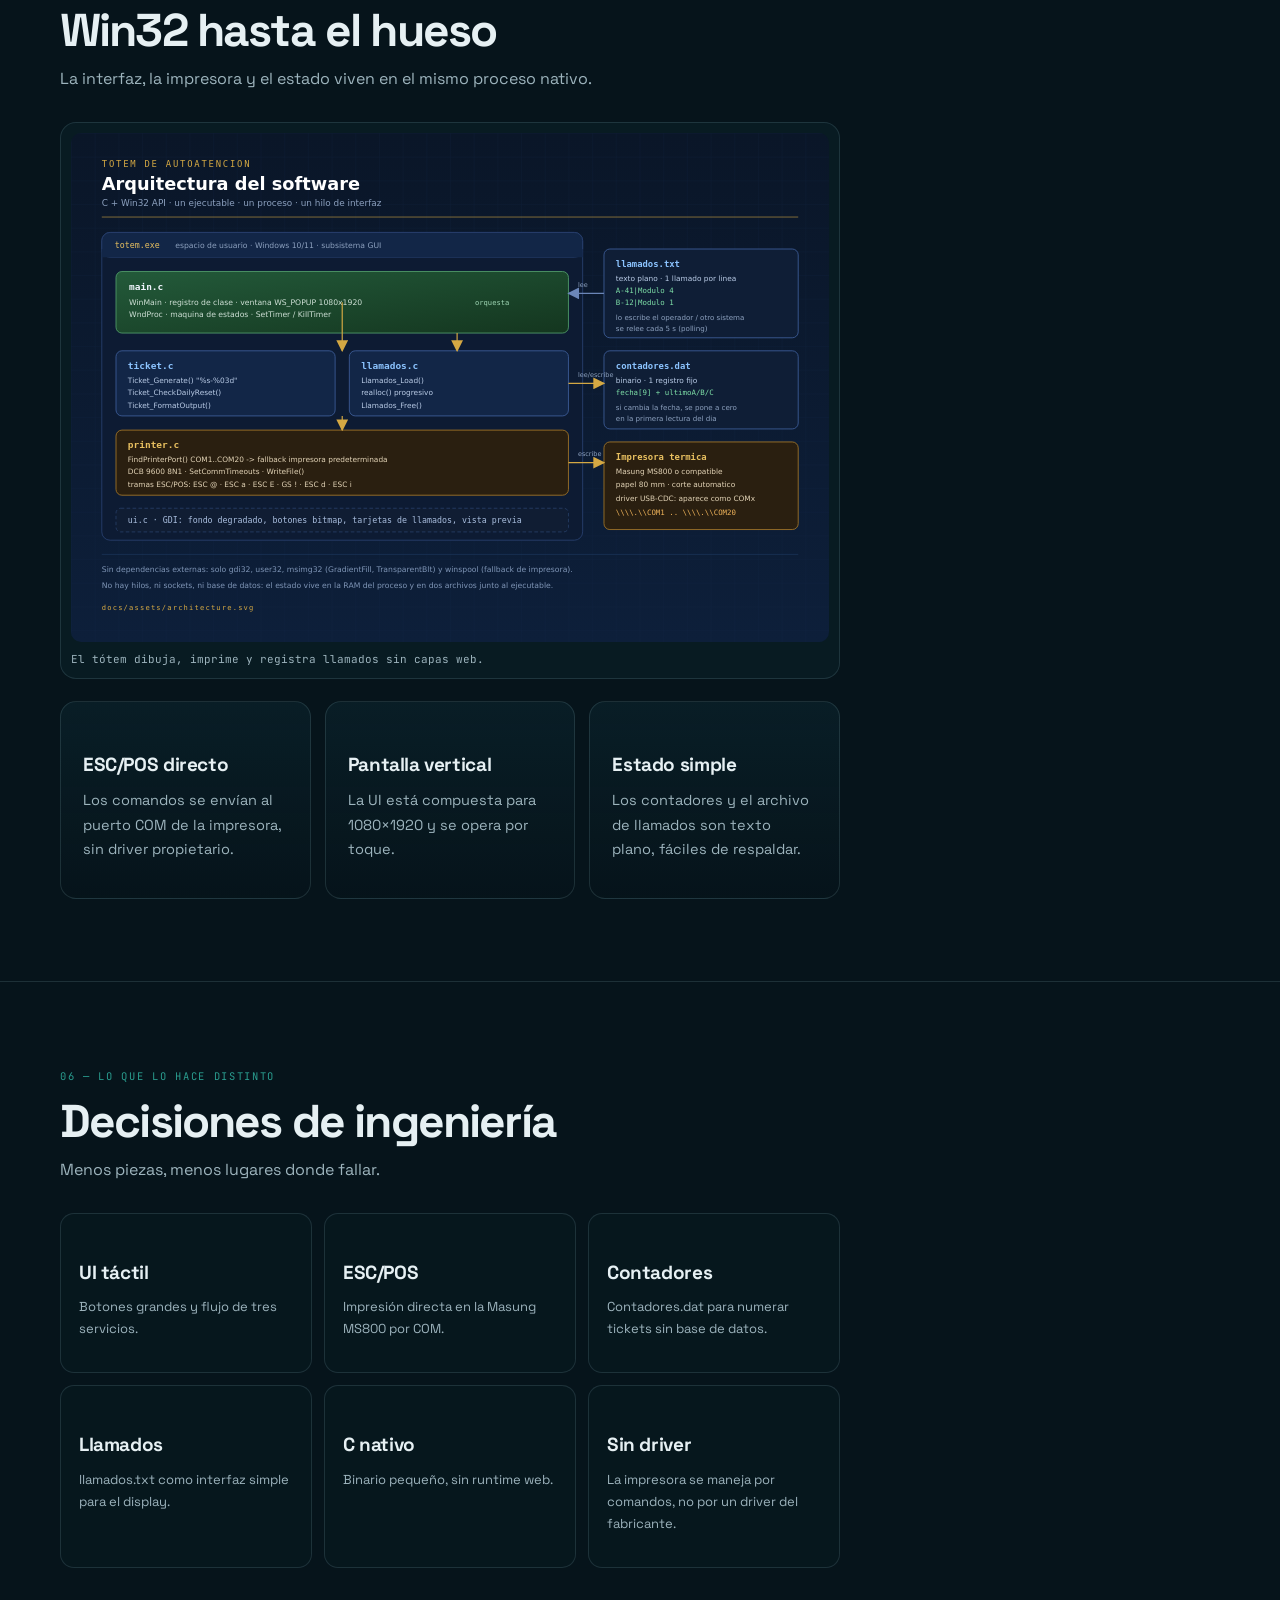
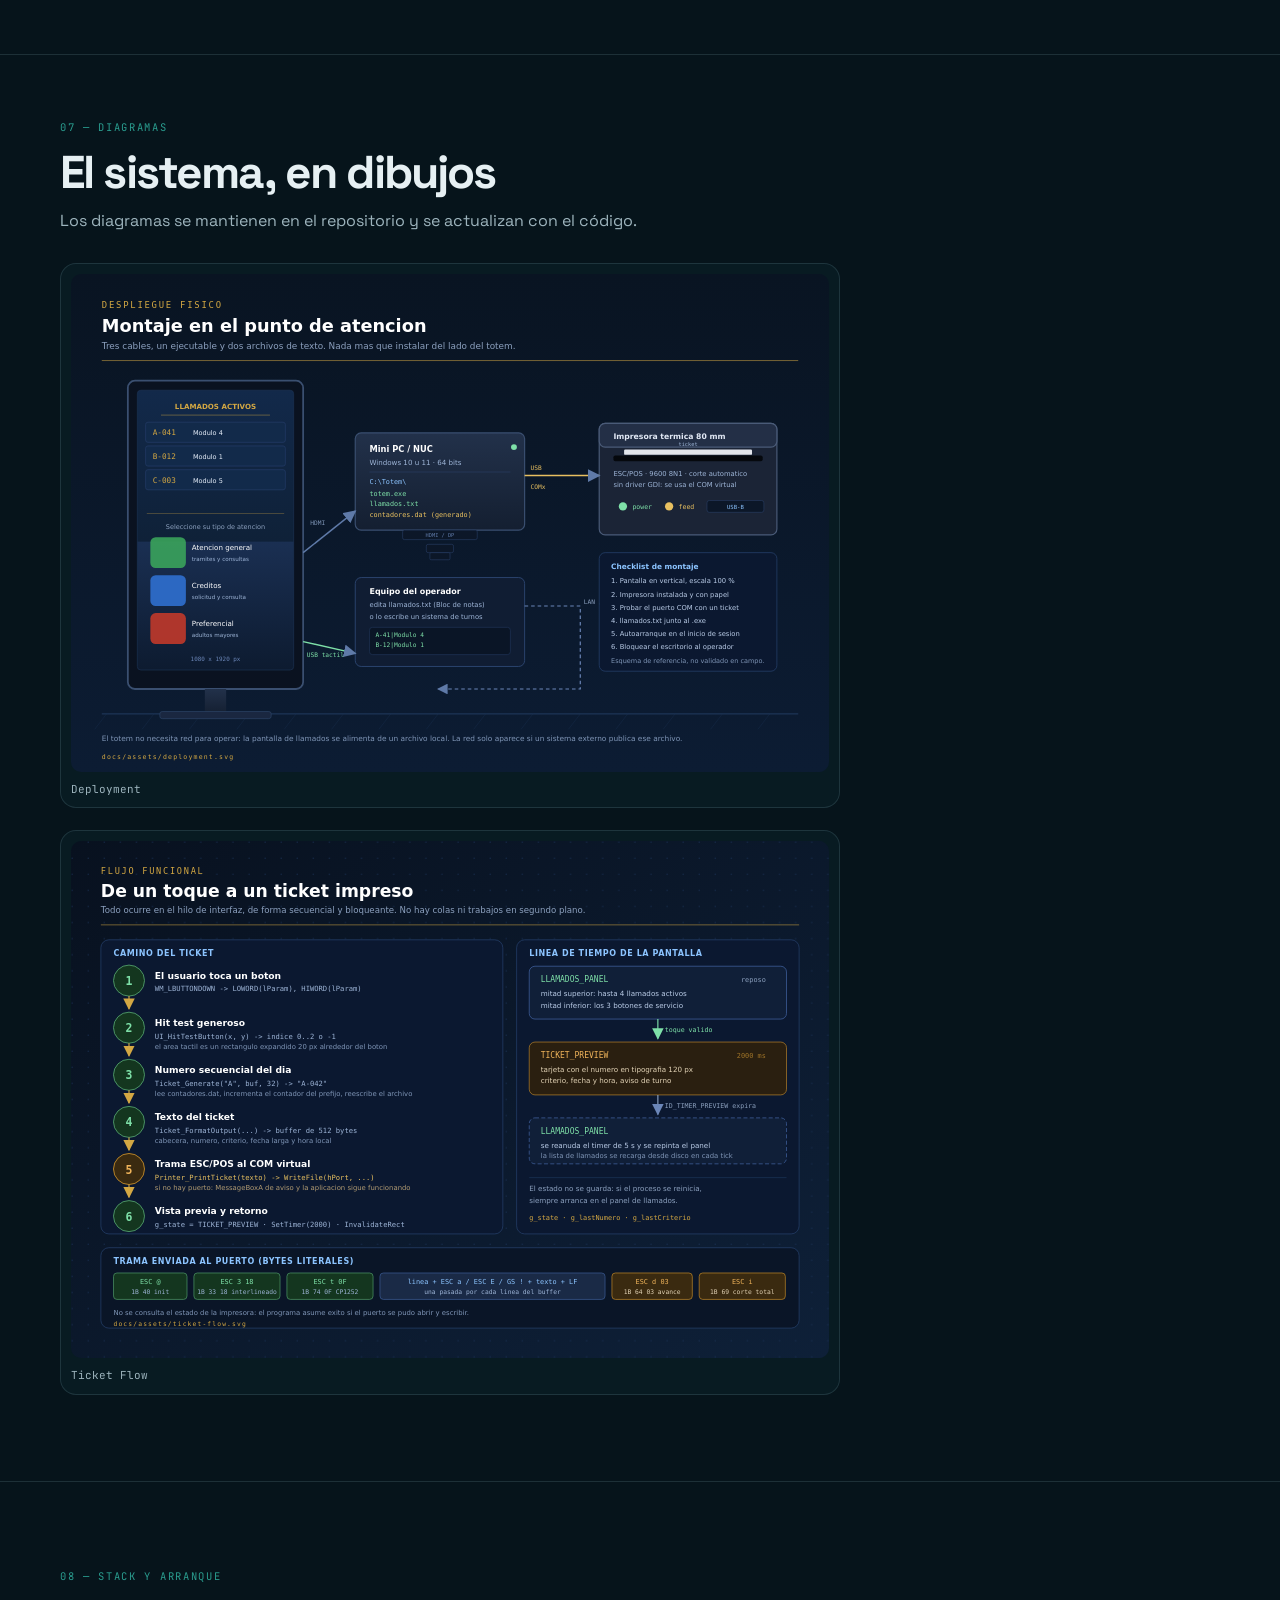
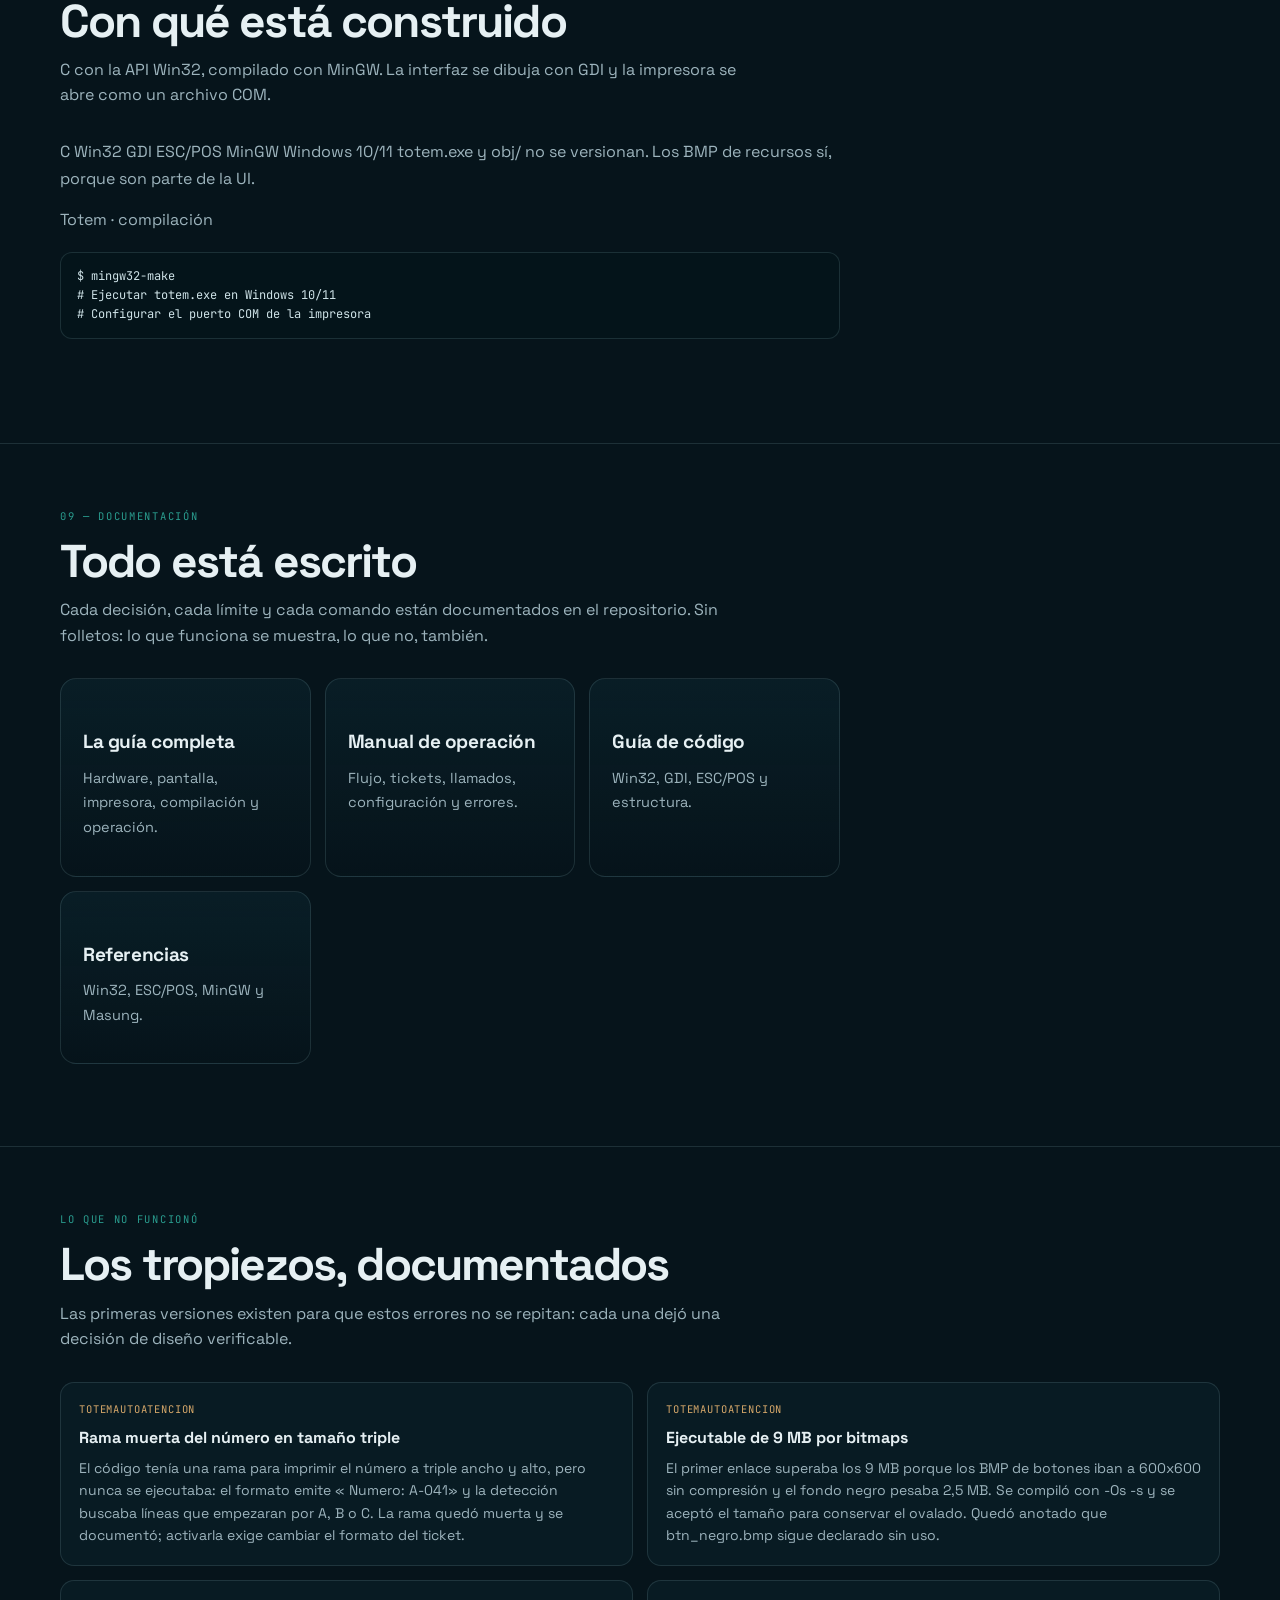
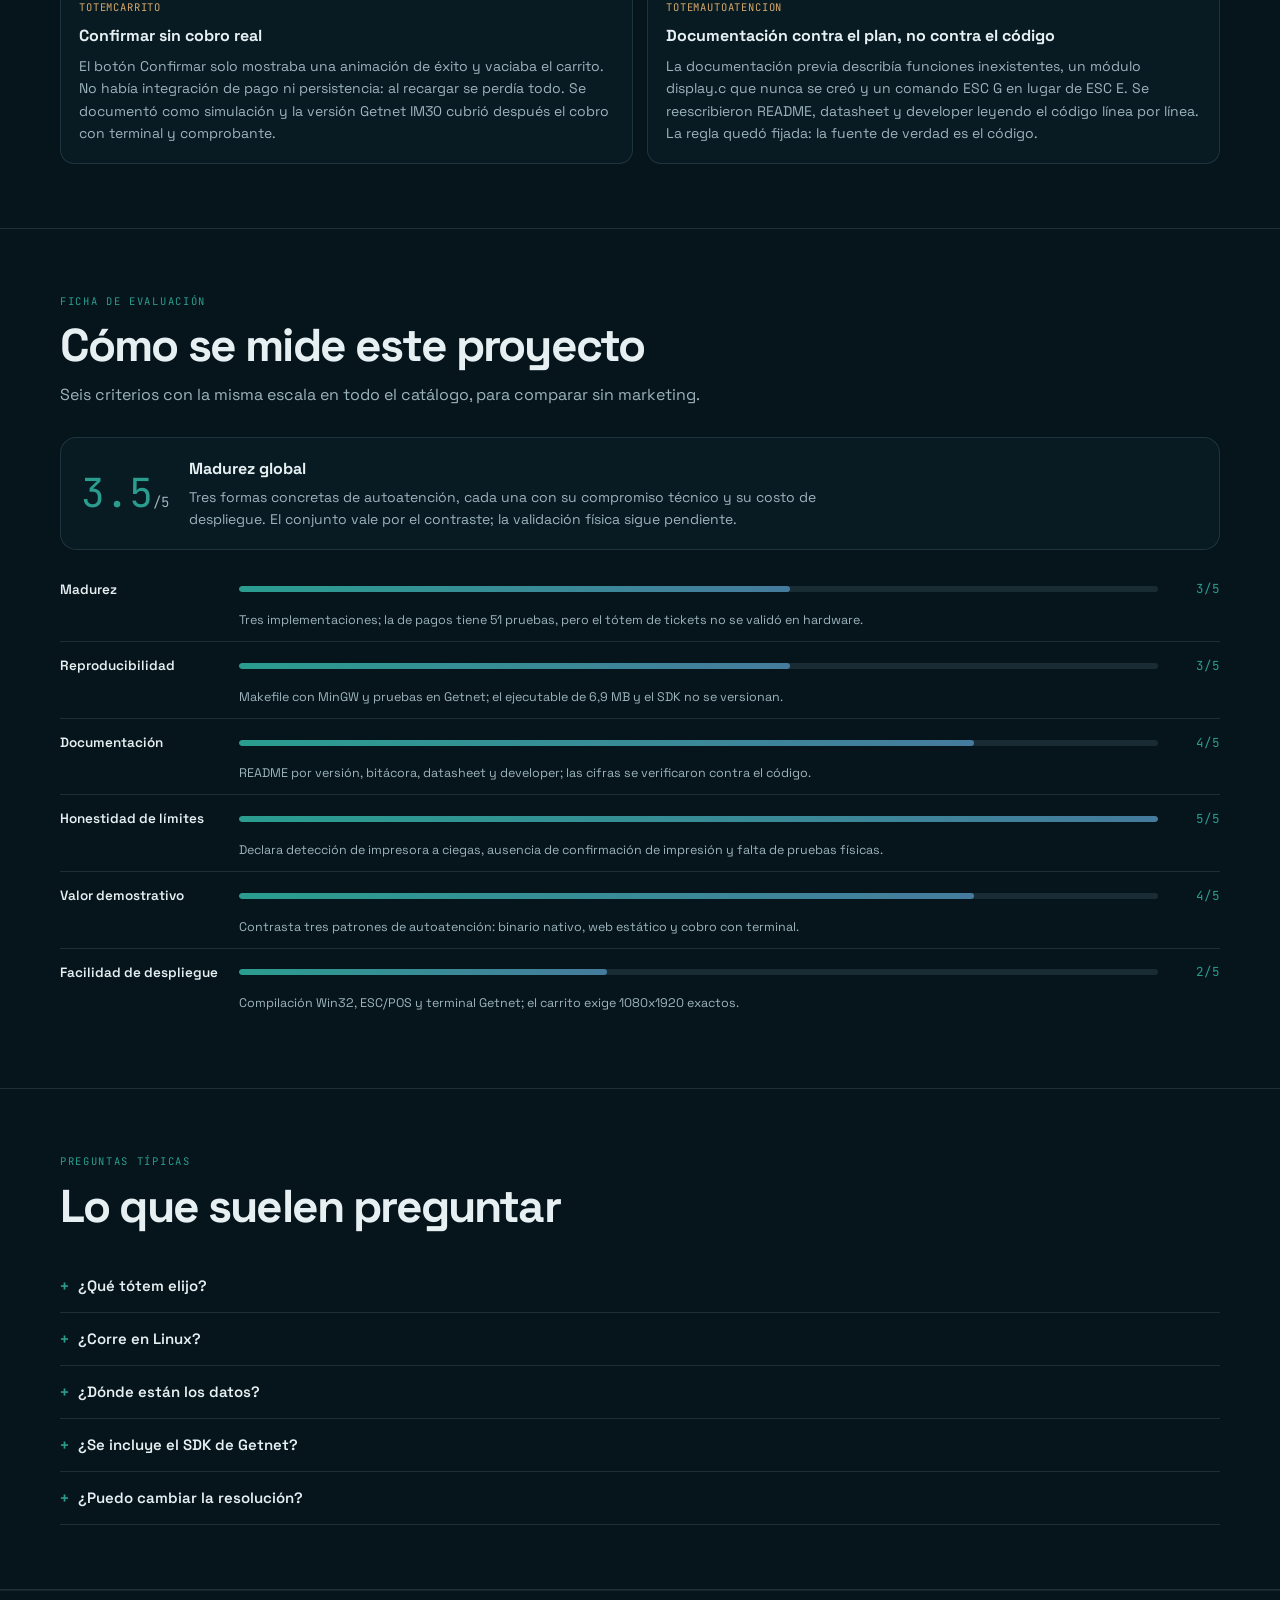
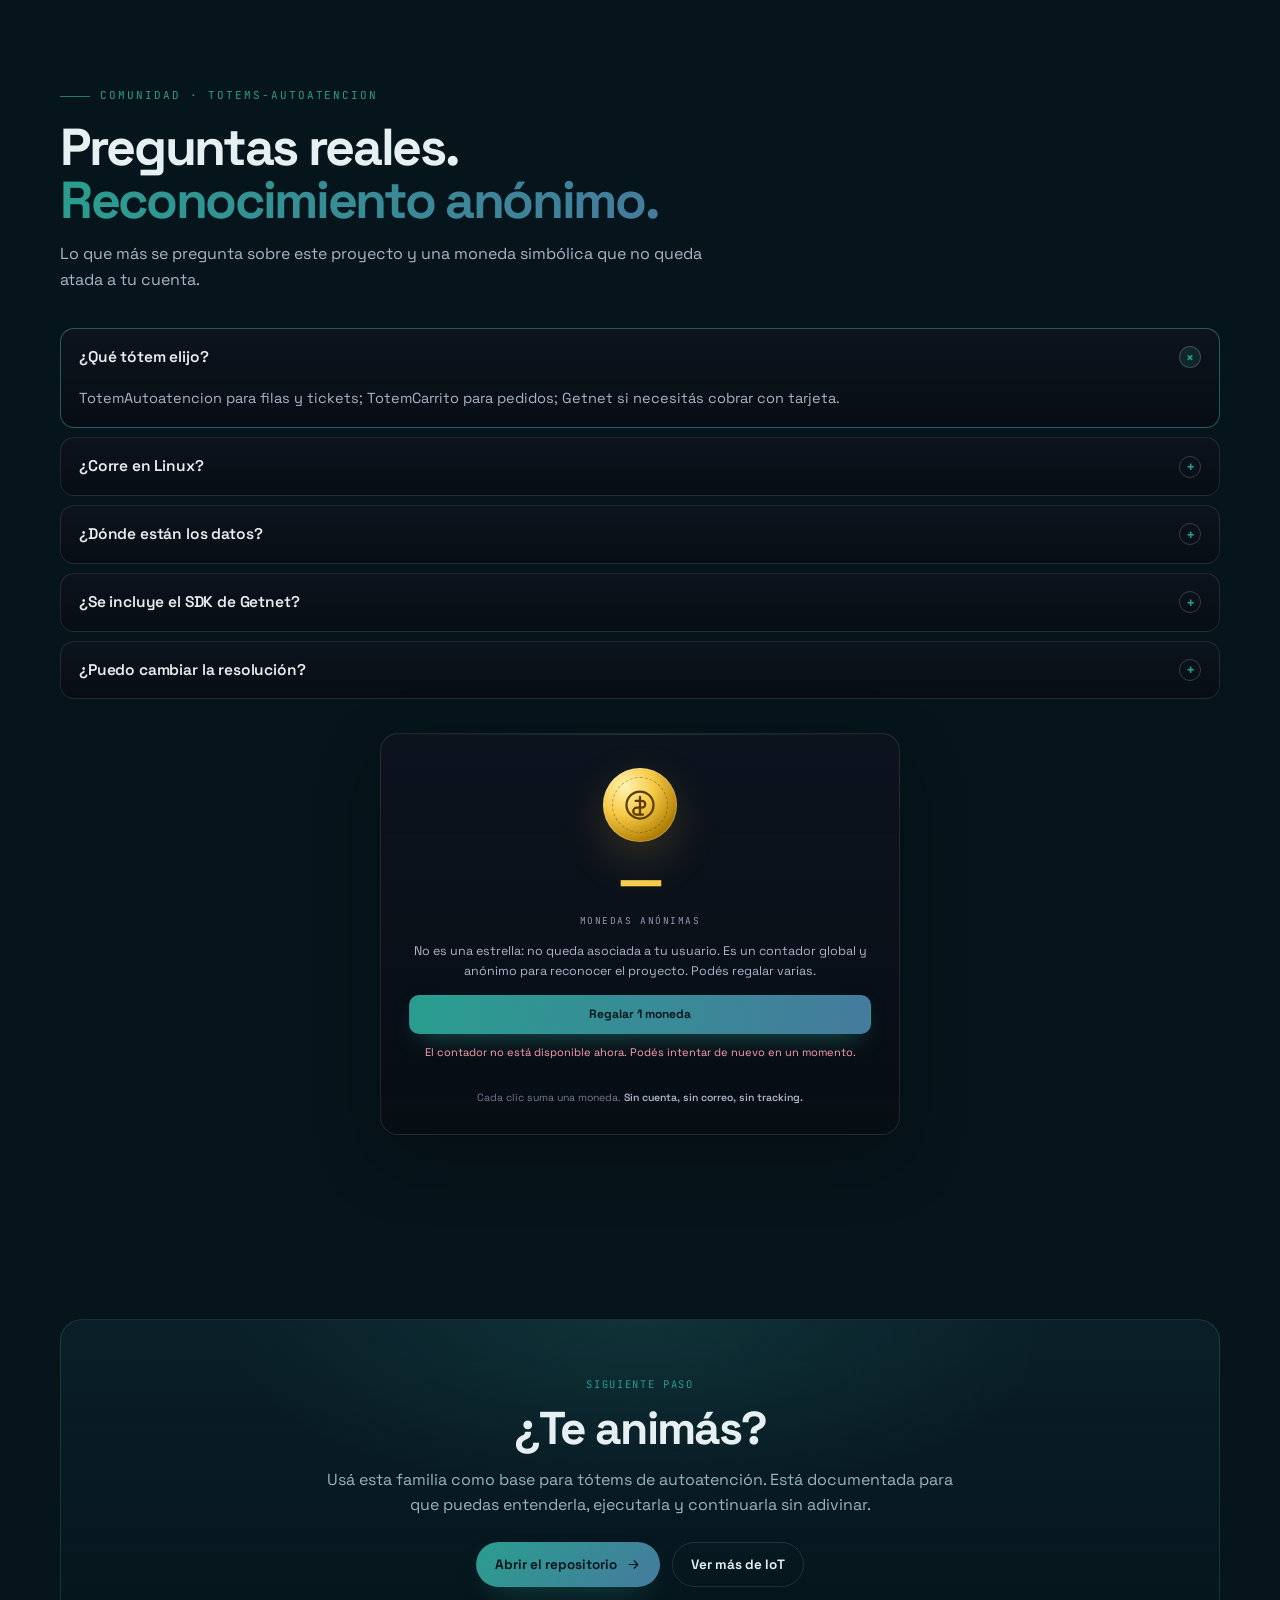
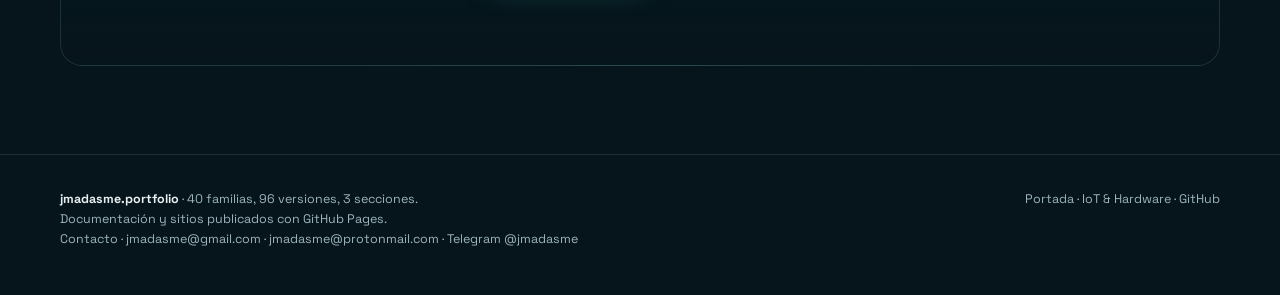
==== commit d41ee369: "feat: contacto discreto en el footer" ====
--- a/docs/index.html
+++ b/docs/index.html
@@ -280,7 +280,7 @@
 </div></div></section>
 </main>
 <footer class="footer"><div class="wrap footer-grid">
-  <div><strong style="color:var(--text)">jmadasme.portfolio</strong> · 40 familias, 96 versiones, 3 secciones.<br>Documentación y sitios publicados con GitHub Pages.</div>
+  <div><strong style="color:var(--text)">jmadasme.portfolio</strong> · 40 familias, 96 versiones, 3 secciones.<br>Documentación y sitios publicados con GitHub Pages.<br>Contacto · <a href="mailto:jmadasme@gmail.com">jmadasme@gmail.com</a> · <a href="mailto:jmadasme@protonmail.com">jmadasme@protonmail.com</a> · Telegram <a href="https://t.me/jmadasme" target="_blank" rel="noopener">@jmadasme</a></div>
   <div><a href="/">Portada</a> · <a href="/iot/">IoT &amp; Hardware</a> · <a href="https://github.com/jmadasme" target="_blank" rel="noopener">GitHub</a></div>
 </div></footer>
 <script>window.PORTFOLIO_COMMUNITY={account:"jmadasme",repo:"totems-autoatencion",coinNamespace:"jmadasme-totems-autoatencion-coins-v1",faqs:[{"q": "¿Qué tótem elijo?", "a": "TotemAutoatencion para filas y tickets; TotemCarrito para pedidos; Getnet si necesitás cobrar con tarjeta."}, {"q": "¿Corre en Linux?", "a": "El tótem de tickets es Win32. El carrito es web y corre en cualquier navegador."}, {"q": "¿Dónde están los datos?", "a": "El tótem de tickets no usa base de datos; el carrito es estático."}, {"q": "¿Se incluye el SDK de Getnet?", "a": "No. Pesaba cientos de MB y tiene licencia del proveedor."}, {"q": "¿Puedo cambiar la resolución?", "a": "El carrito está diseñado para 1080x1920; adaptarlo requiere revisar el layout."}]};</script>
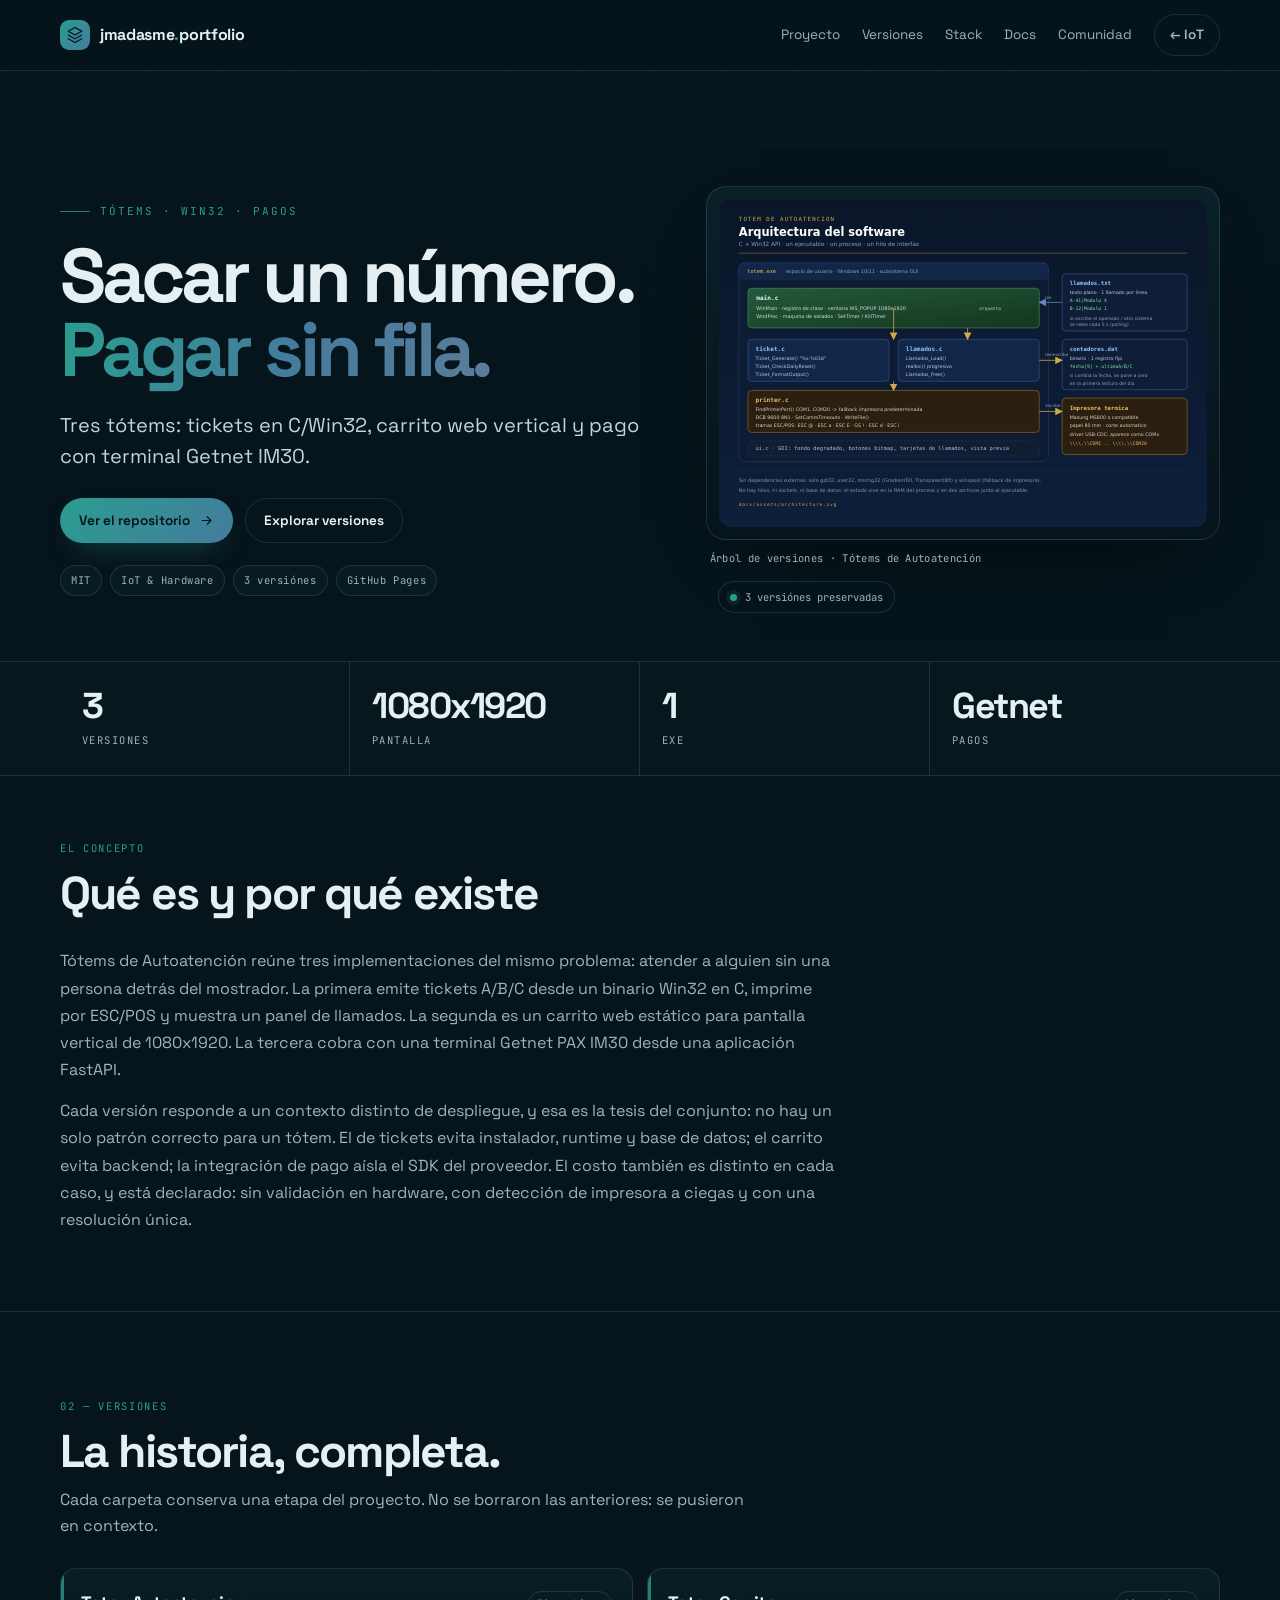
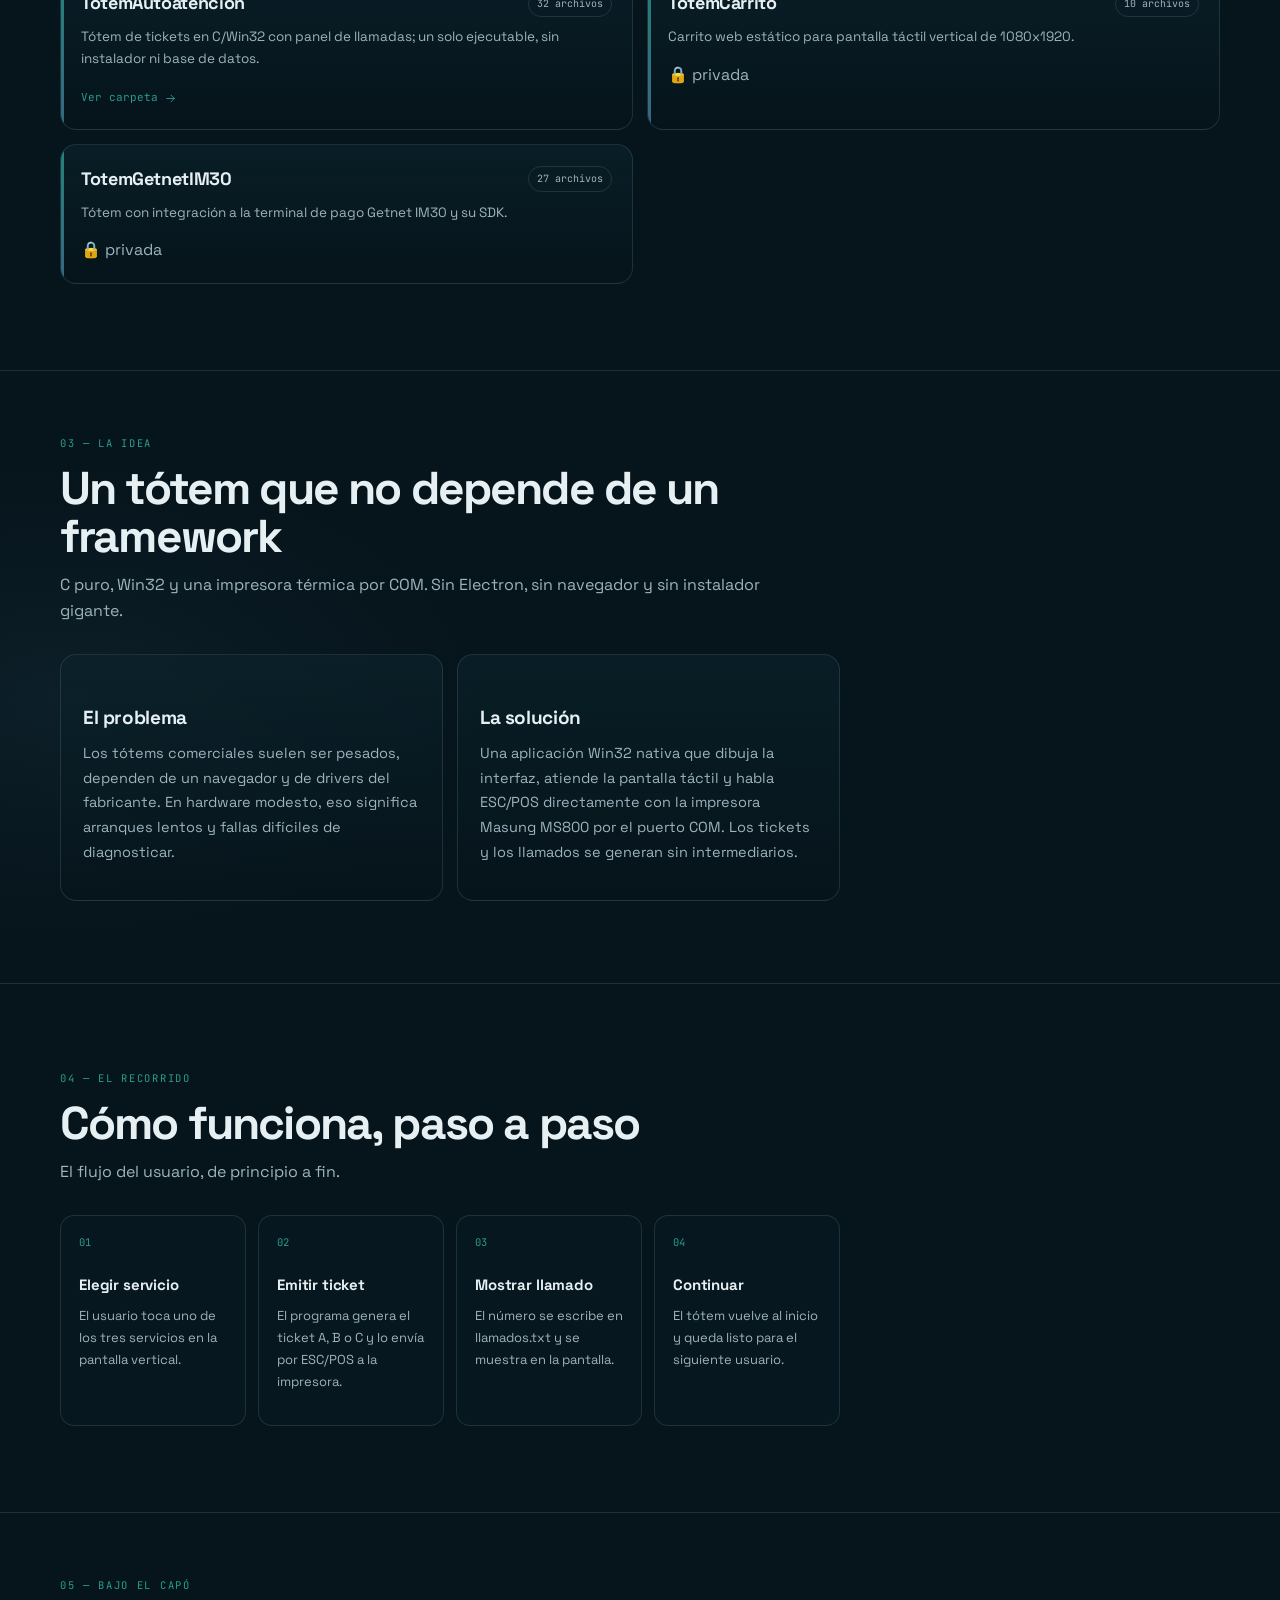
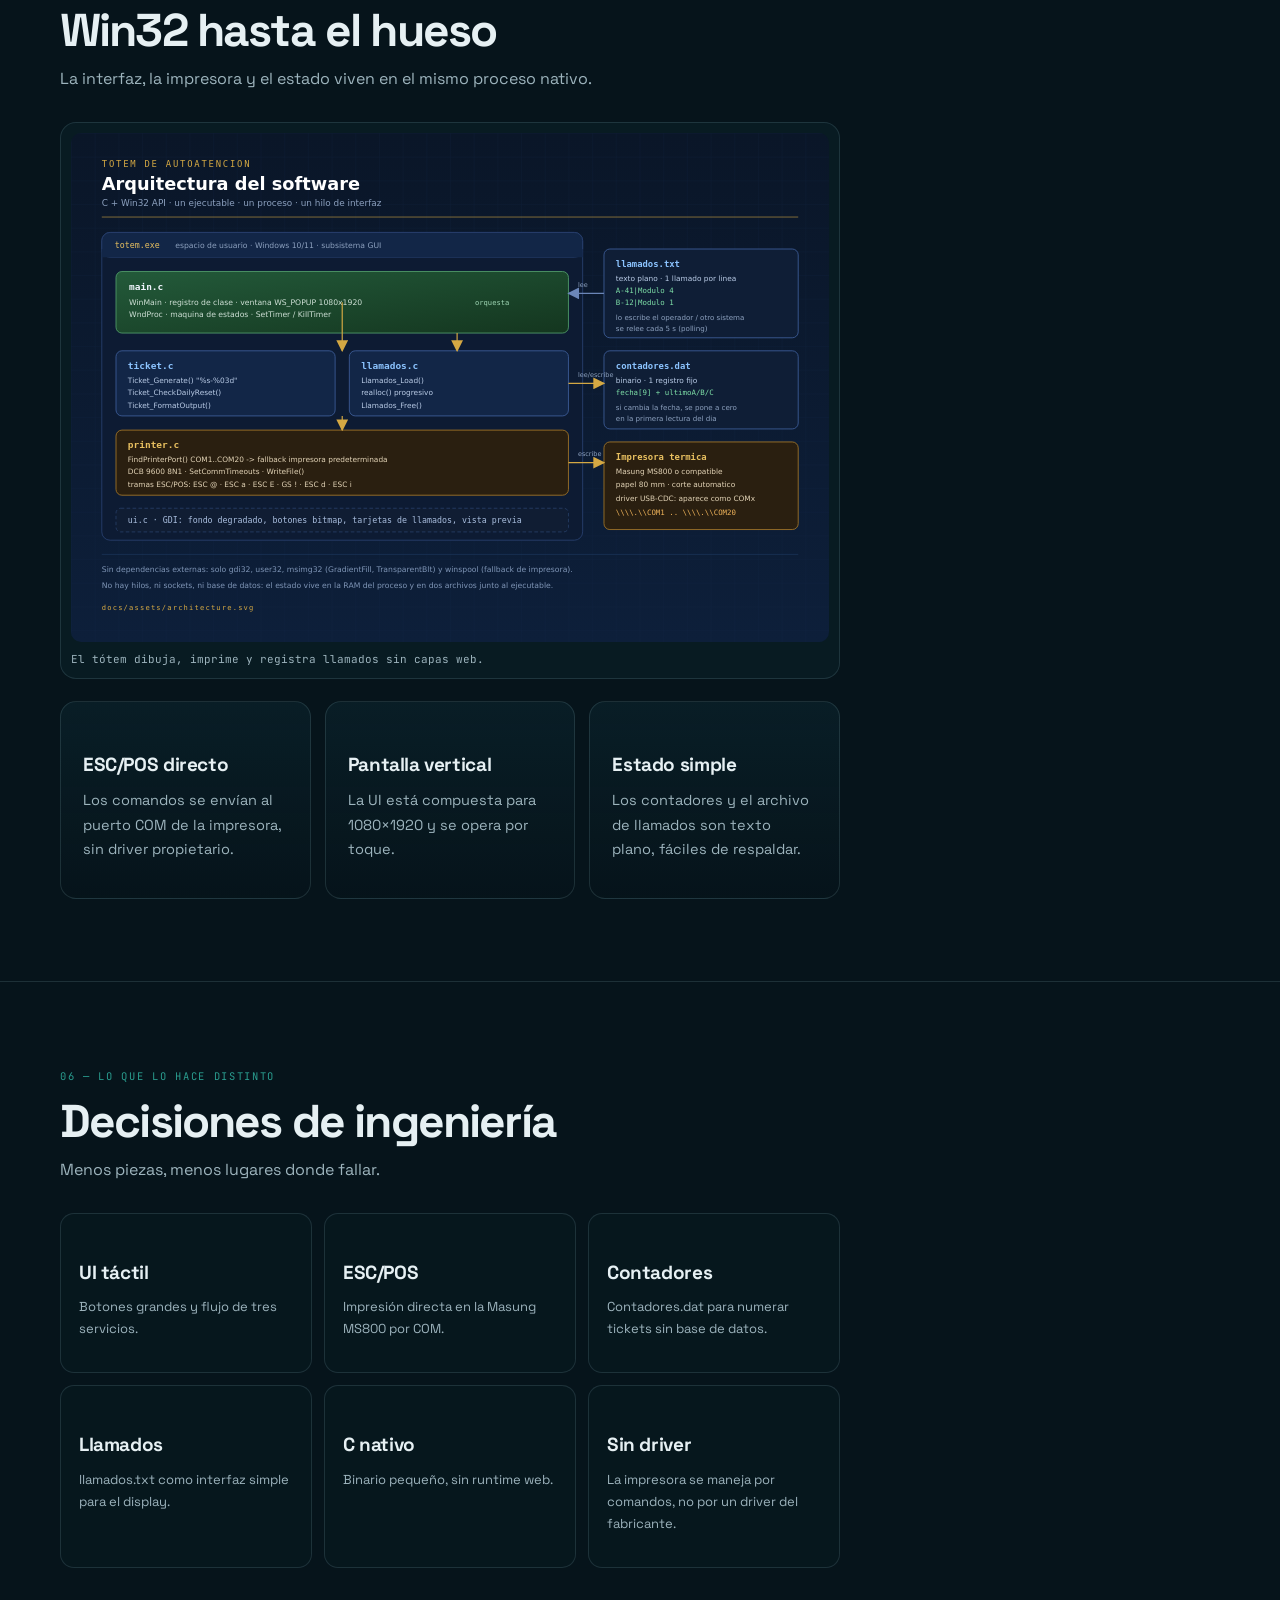
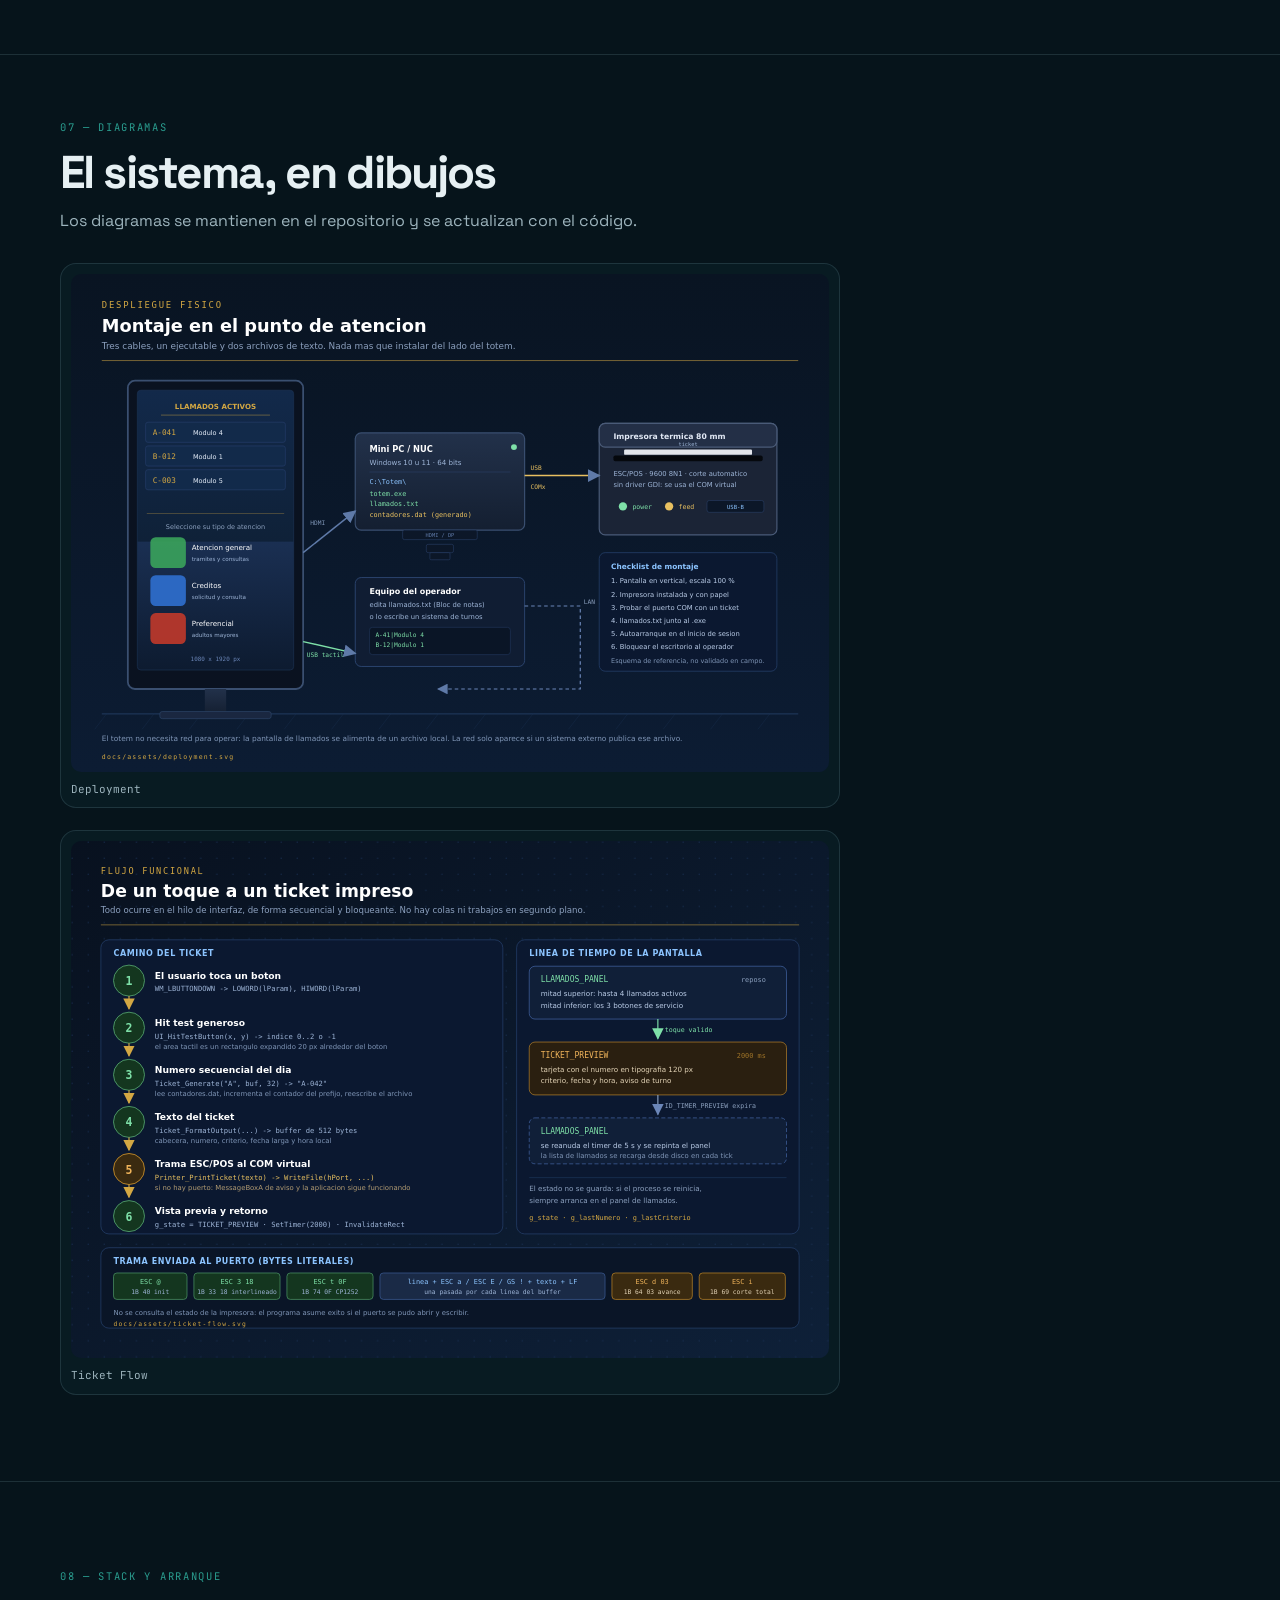
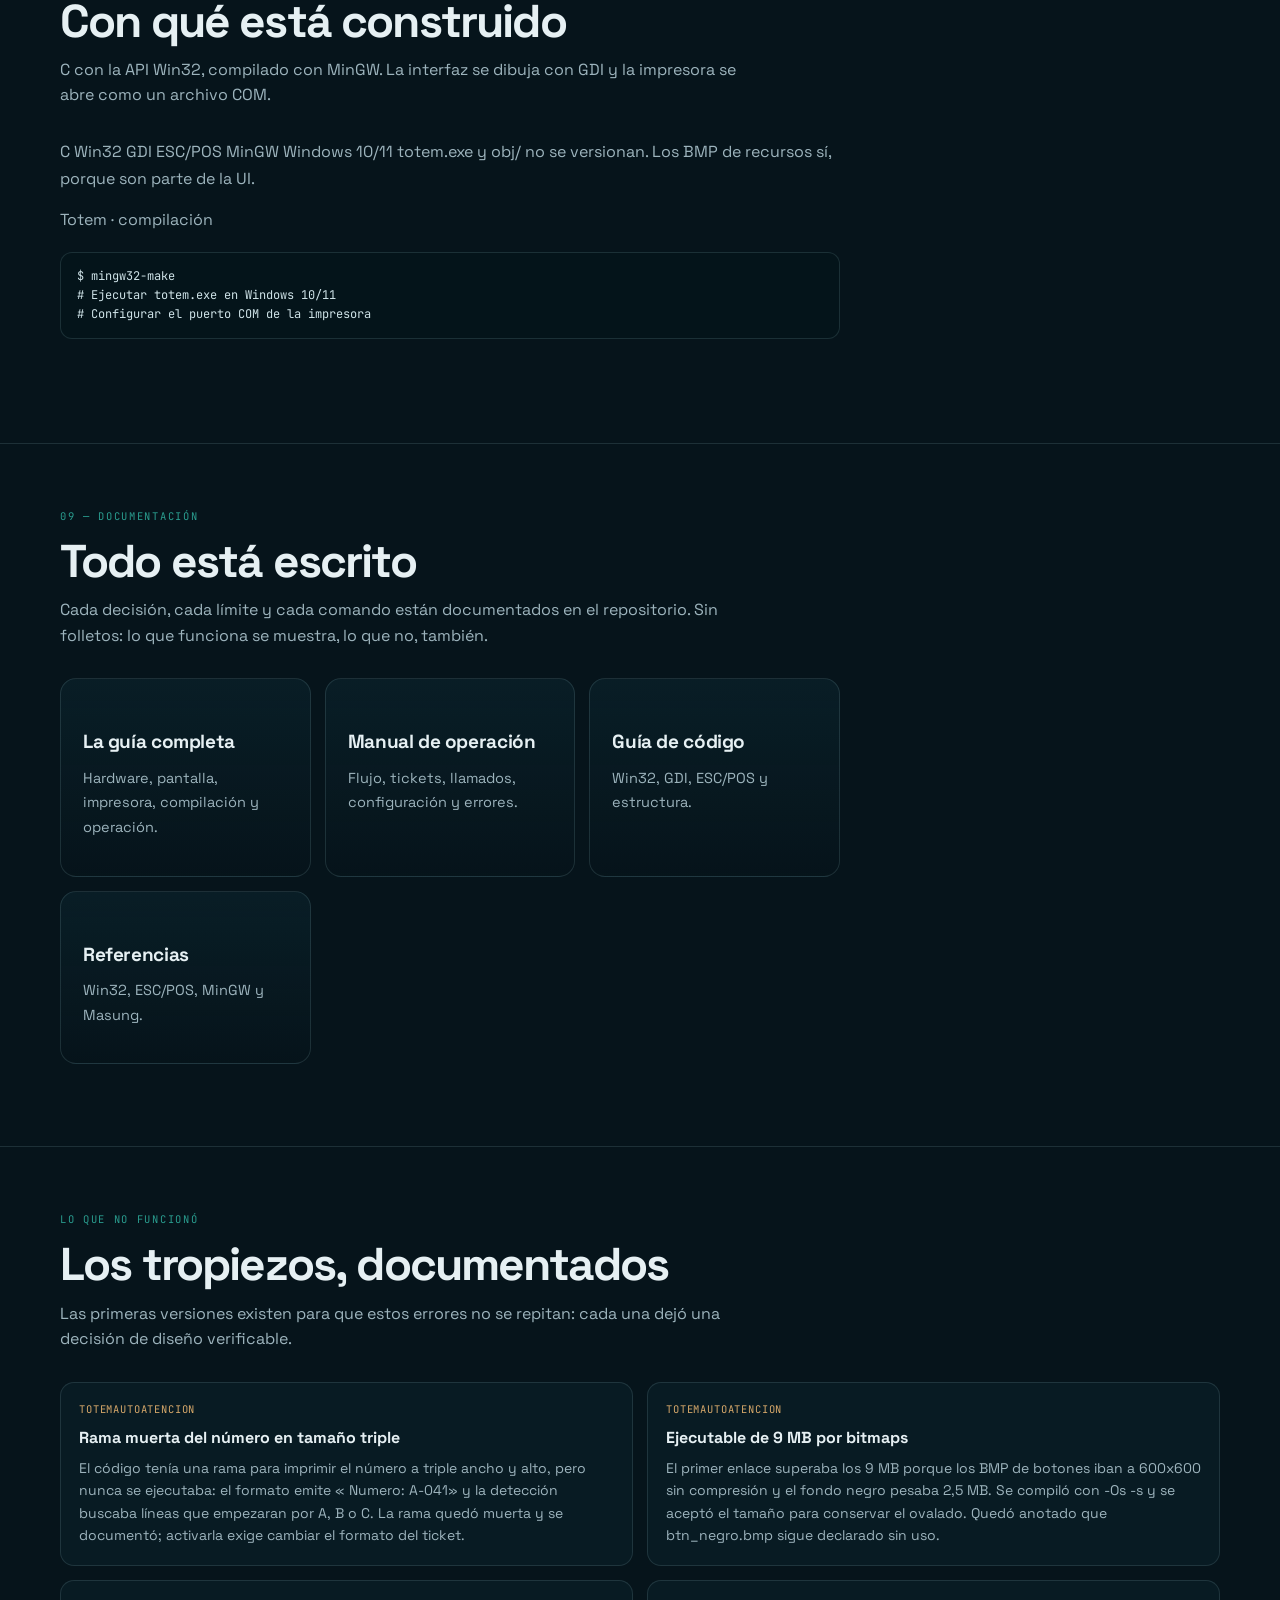
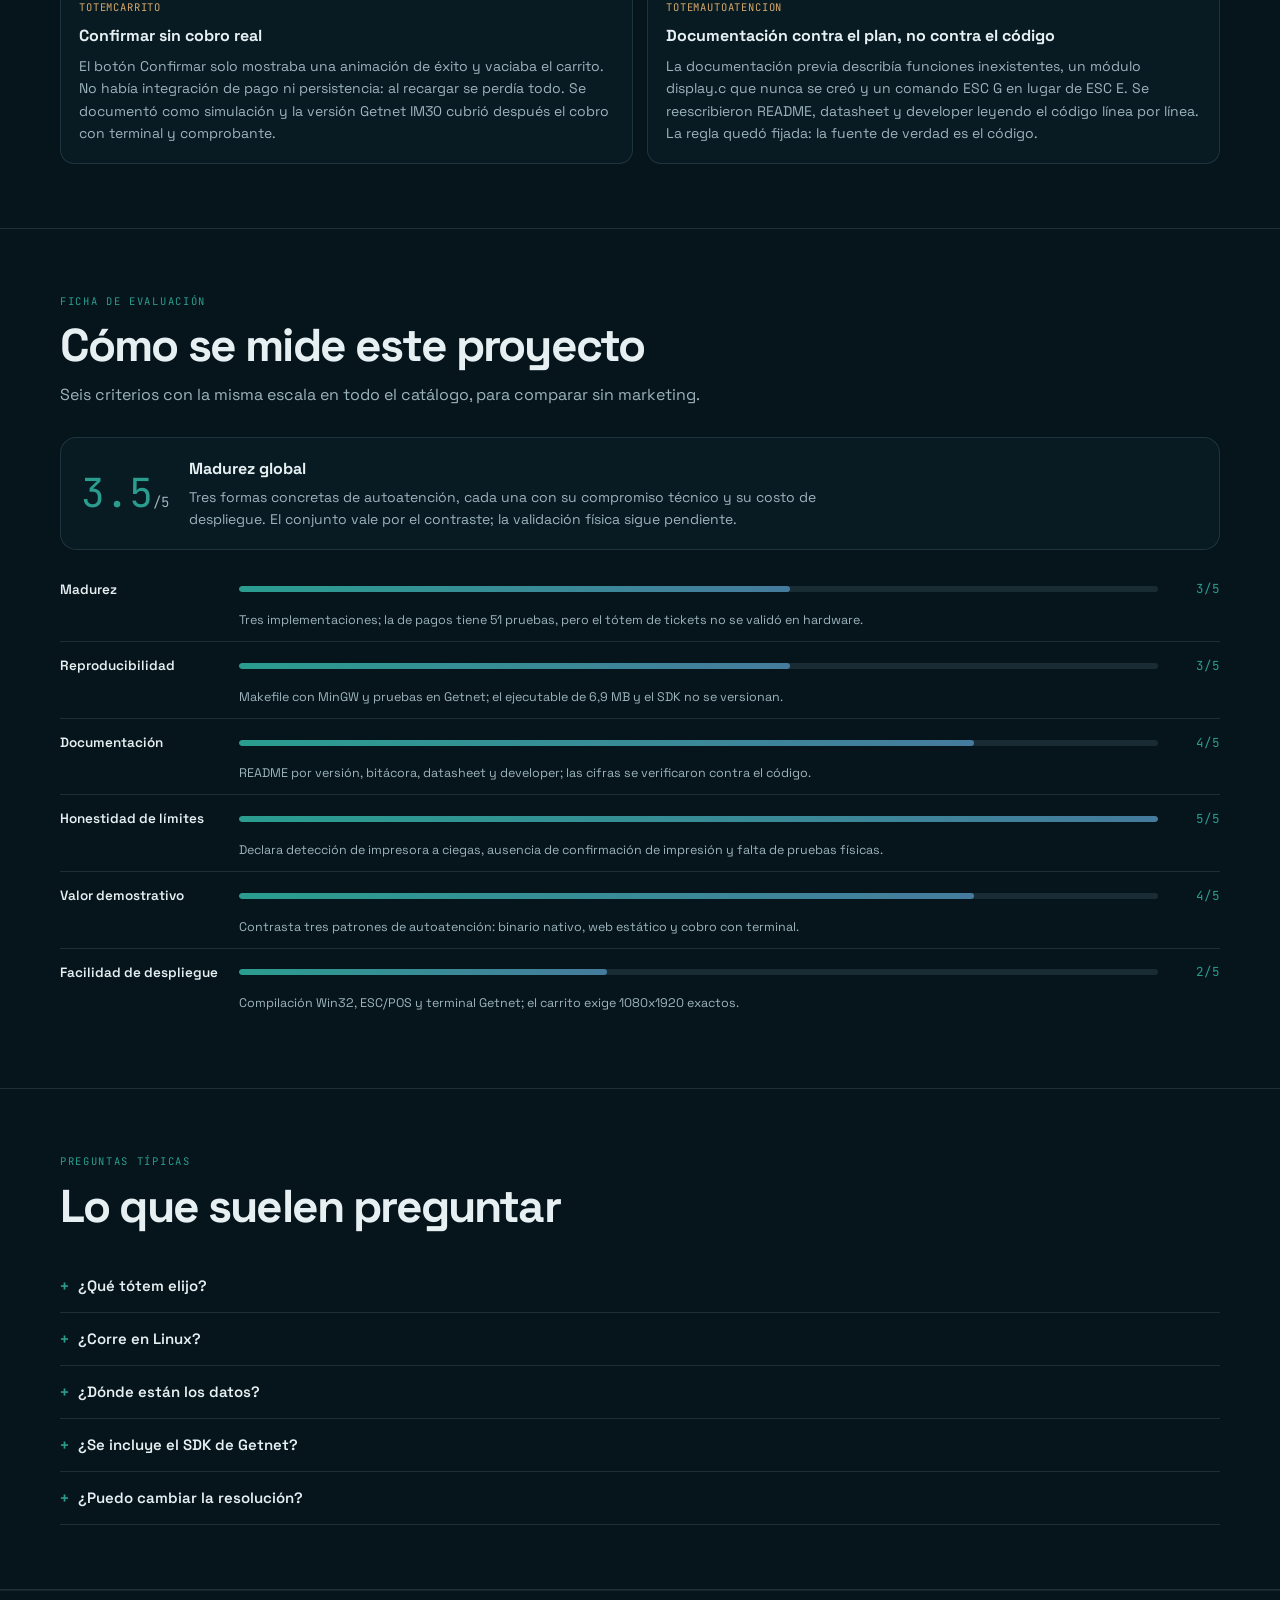
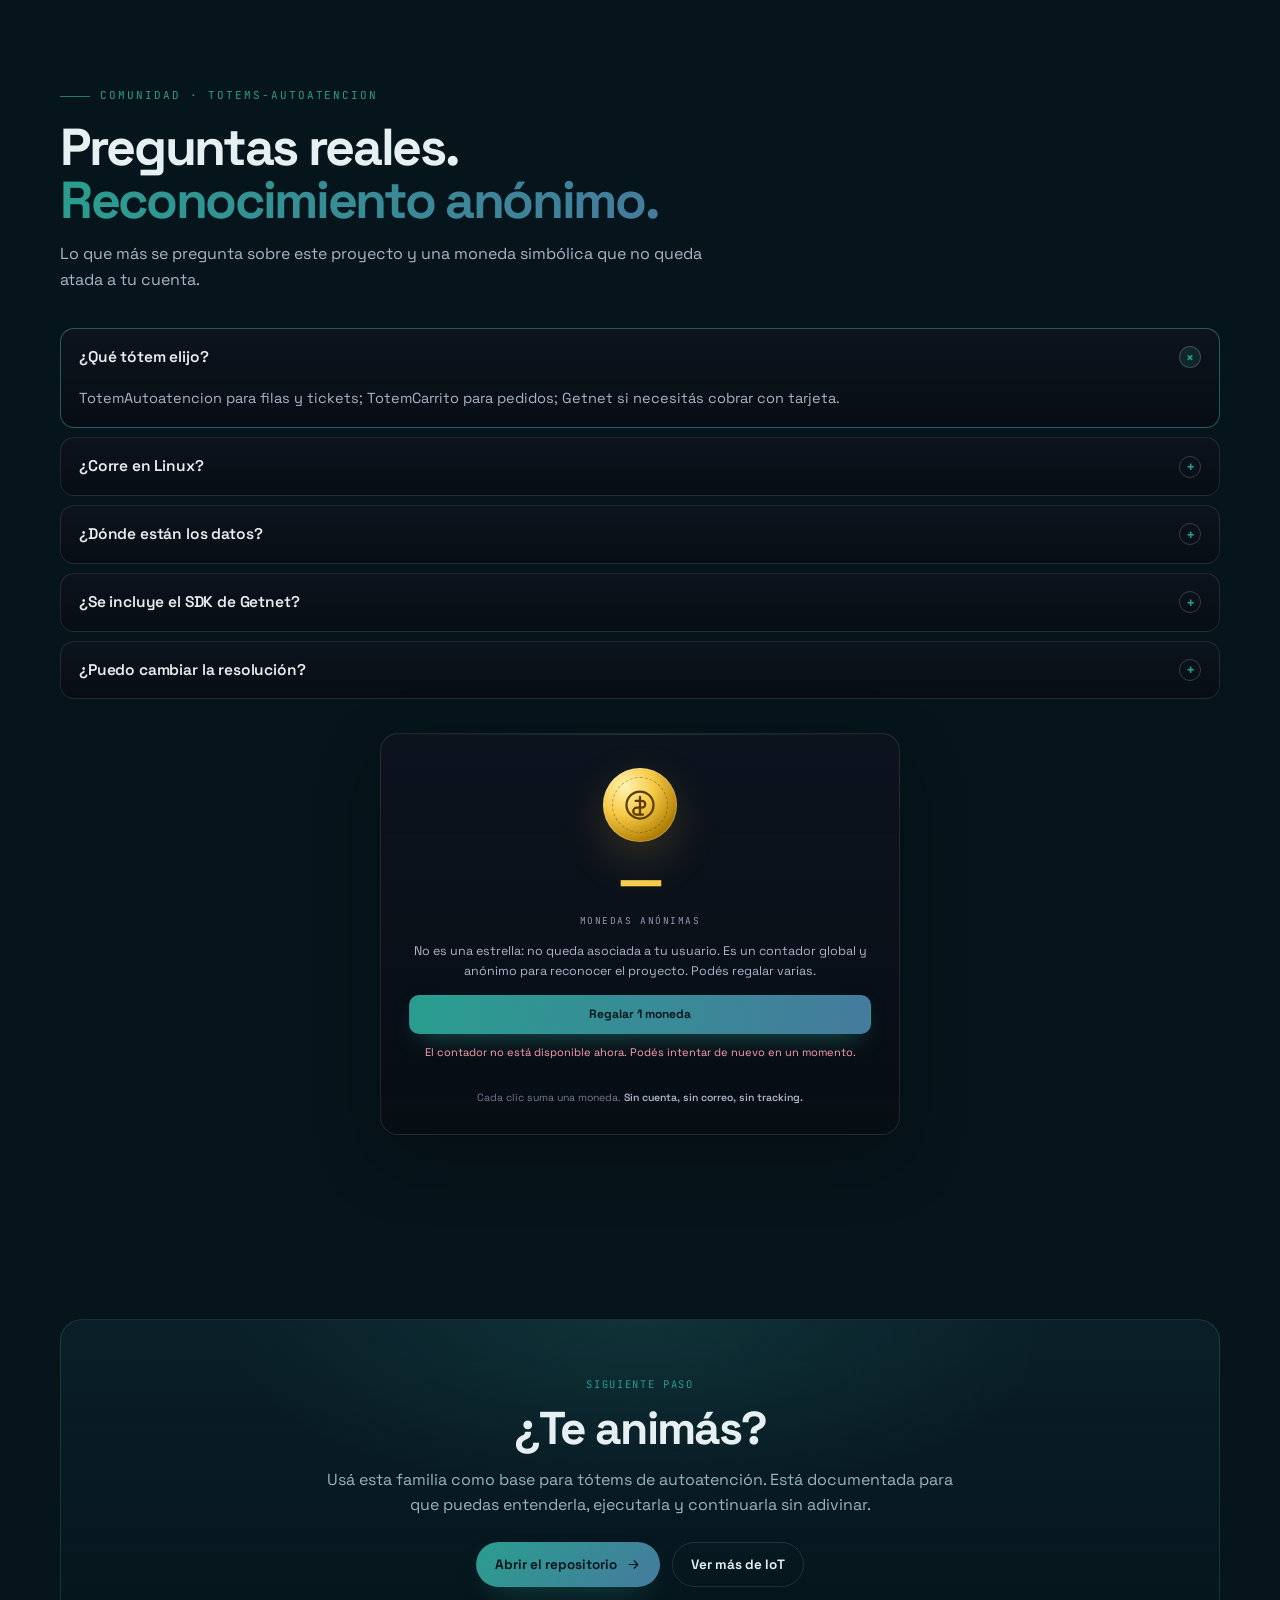
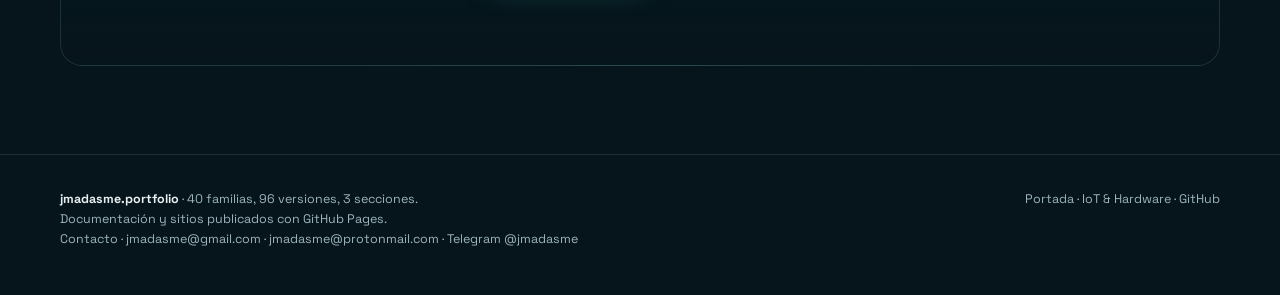
==== commit e7eadd23: "feat: marcar 2 versiones privadas en la página" ====
--- a/docs/index.html
+++ b/docs/index.html
@@ -230,11 +230,11 @@
 </article><article class="version reveal">
   <div class="version-top"><h3>TotemCarrito</h3><span class="count">10 archivos</span></div>
   <p>Carrito web estático para pantalla táctil vertical de 1080x1920.</p>
-  <a href="https://github.com/jmadasme/totems-autoatencion/tree/main/versions/TotemCarrito" target="_blank" rel="noopener">Ver carpeta <svg viewBox="0 0 24 24" width="13" height="13" fill="none" stroke="currentColor" stroke-width="1.7" stroke-linecap="round" stroke-linejoin="round" aria-hidden="true"><path d="M5 12h14M13 6l6 6-6 6"/></svg></a>
+  <span class="lock" style="color:var(--muted)">🔒 privada</span>
 </article><article class="version reveal">
   <div class="version-top"><h3>TotemGetnetIM30</h3><span class="count">27 archivos</span></div>
   <p>Tótem con integración a la terminal de pago Getnet IM30 y su SDK.</p>
-  <a href="https://github.com/jmadasme/totems-autoatencion/tree/main/versions/TotemGetnetIM30" target="_blank" rel="noopener">Ver carpeta <svg viewBox="0 0 24 24" width="13" height="13" fill="none" stroke="currentColor" stroke-width="1.7" stroke-linecap="round" stroke-linejoin="round" aria-hidden="true"><path d="M5 12h14M13 6l6 6-6 6"/></svg></a>
+  <span class="lock" style="color:var(--muted)">🔒 privada</span>
 </article></div>
 </div></section>
 <section class="section tight"><div class="wrap"><div class="section-head reveal"><div class="kicker">03 — La idea</div><h2>Un tótem que no depende de un framework</h2><p class="section-sub">C puro, Win32 y una impresora térmica por COM. Sin Electron, sin navegador y sin instalador gigante.</p></div><div class="rich reveal"><div class="card-grid">
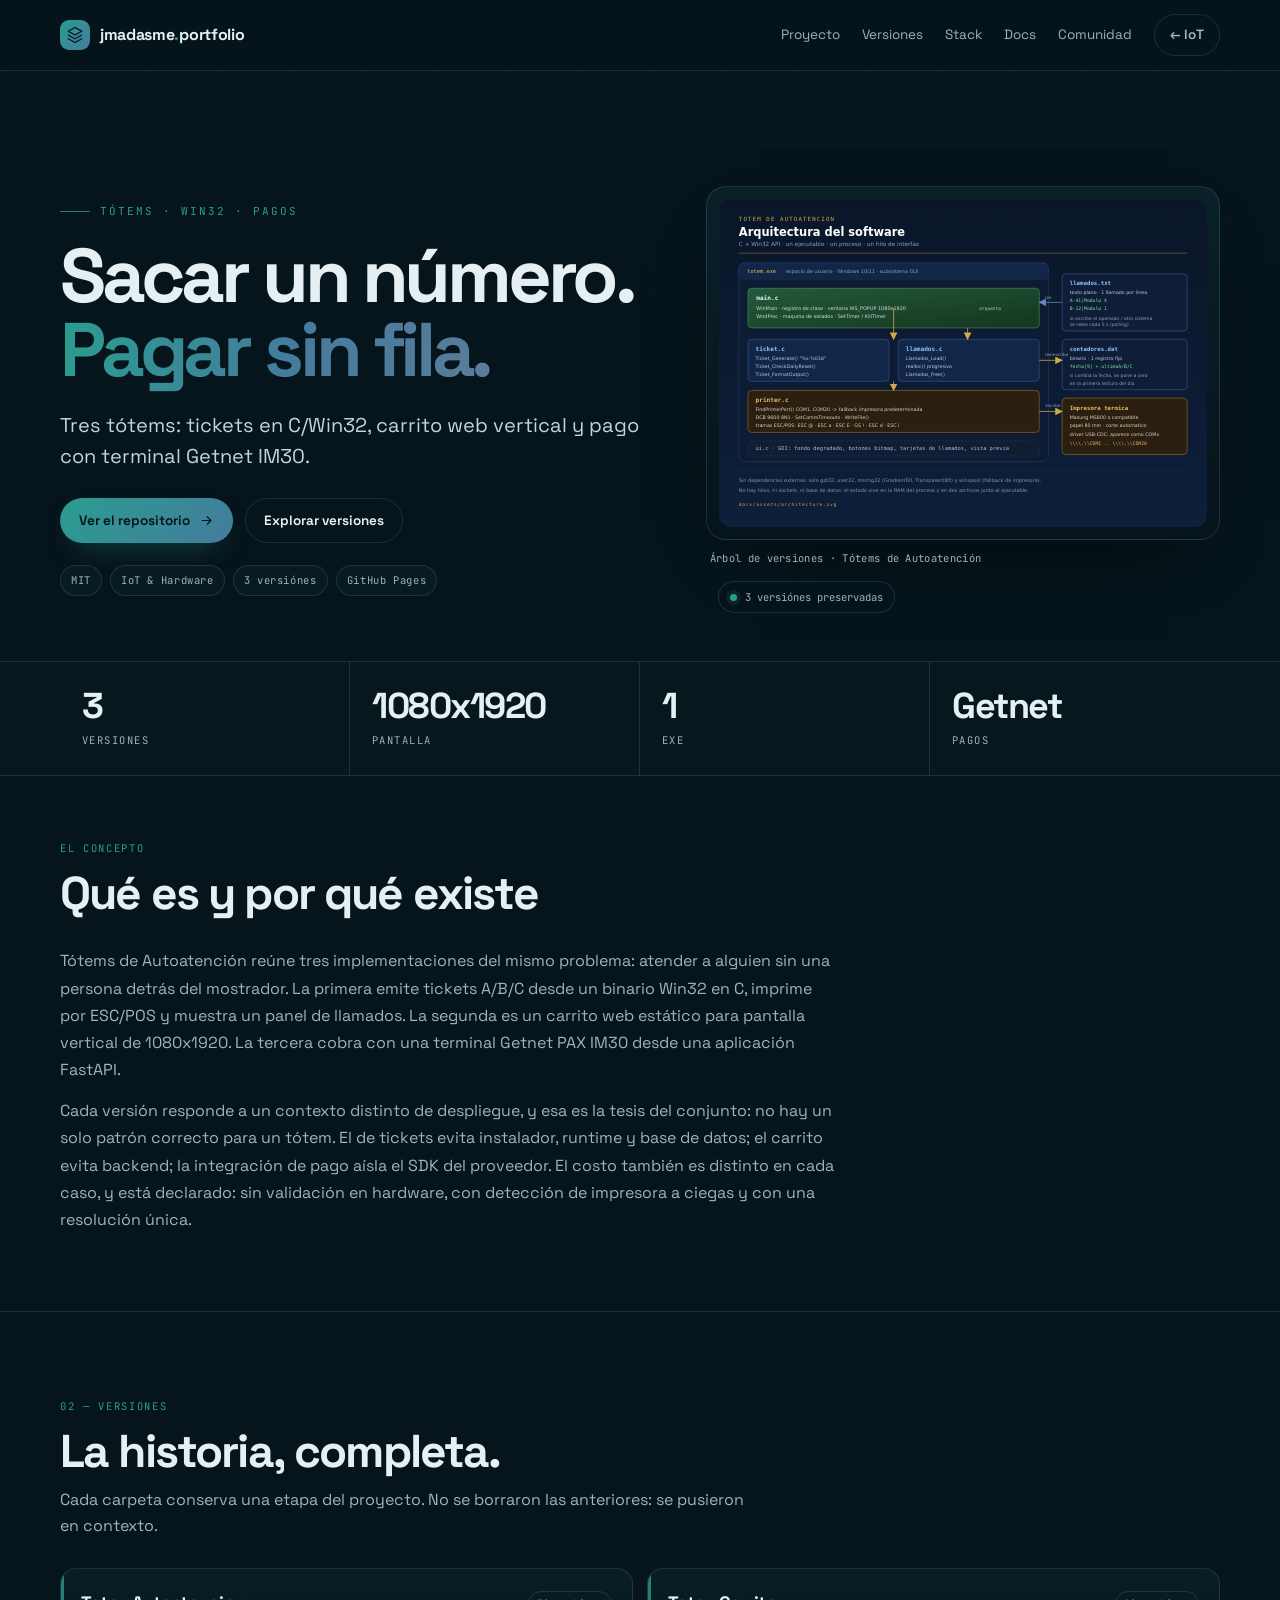
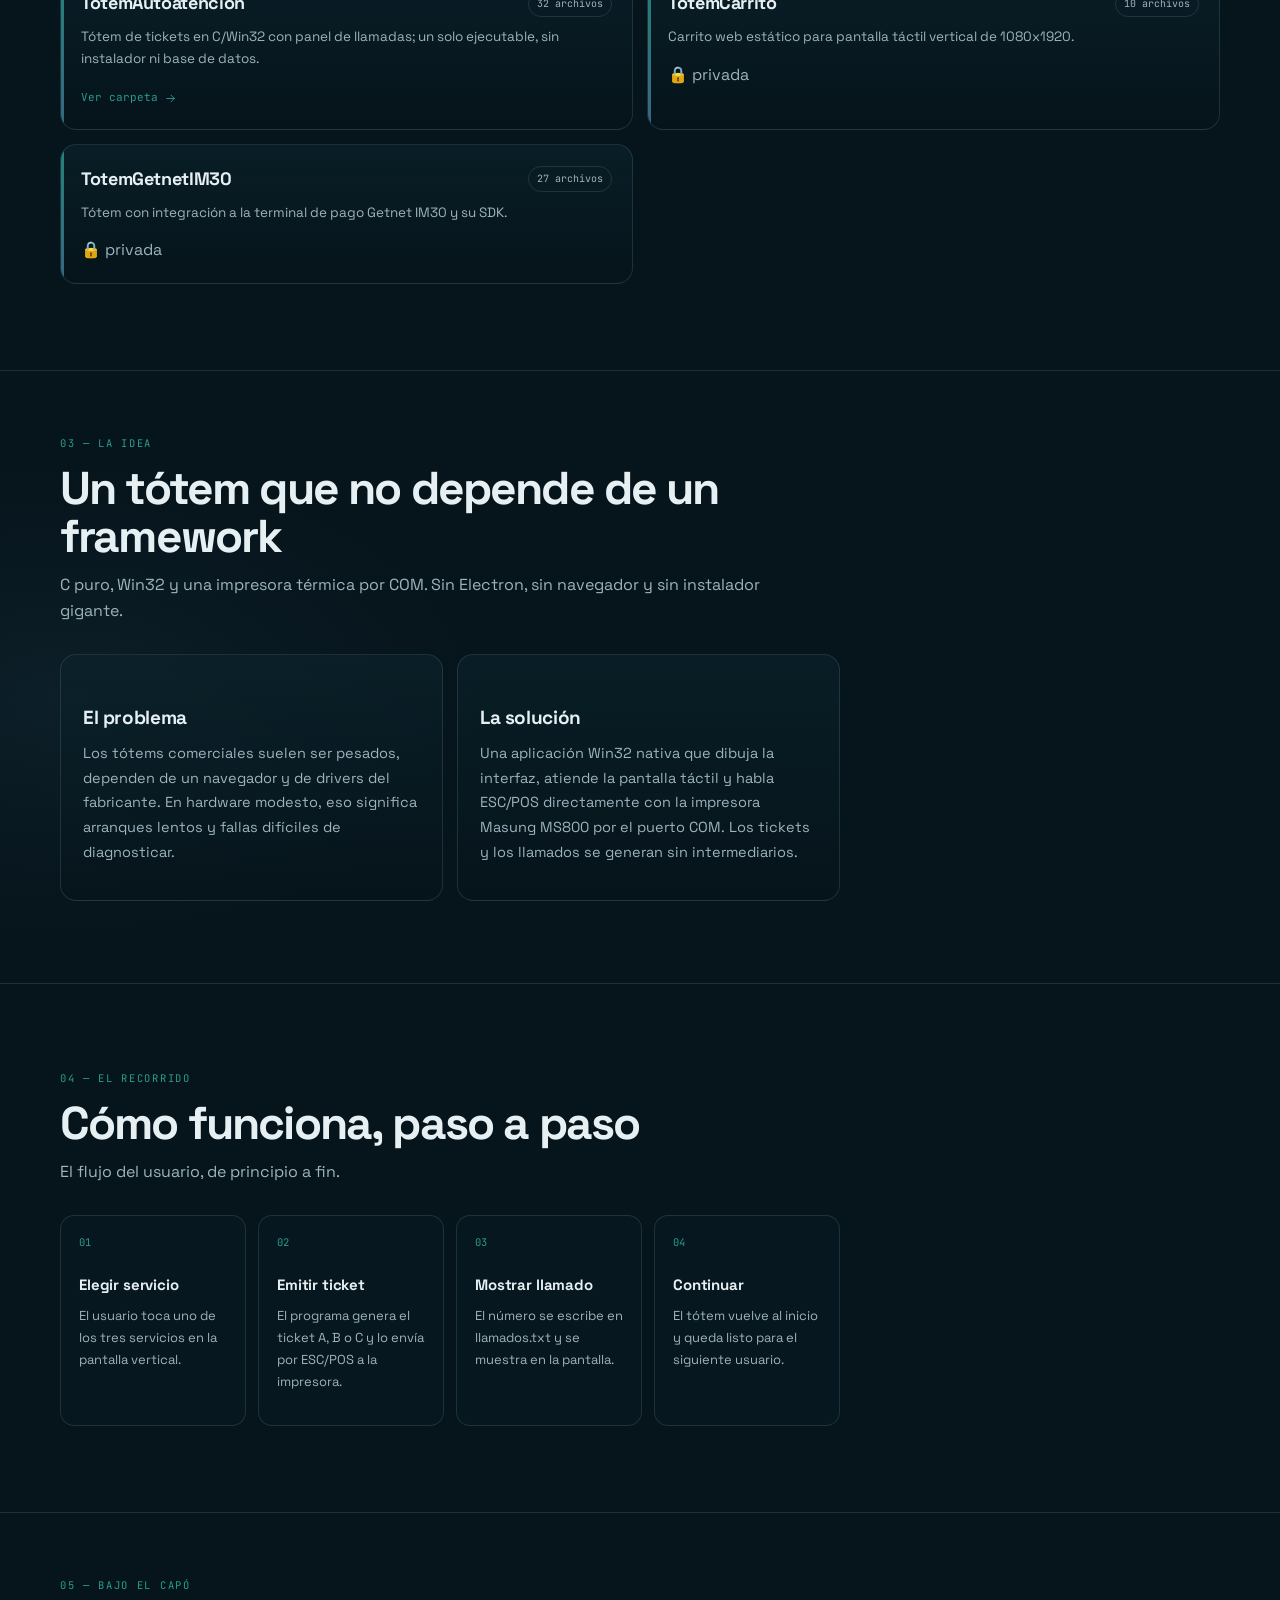
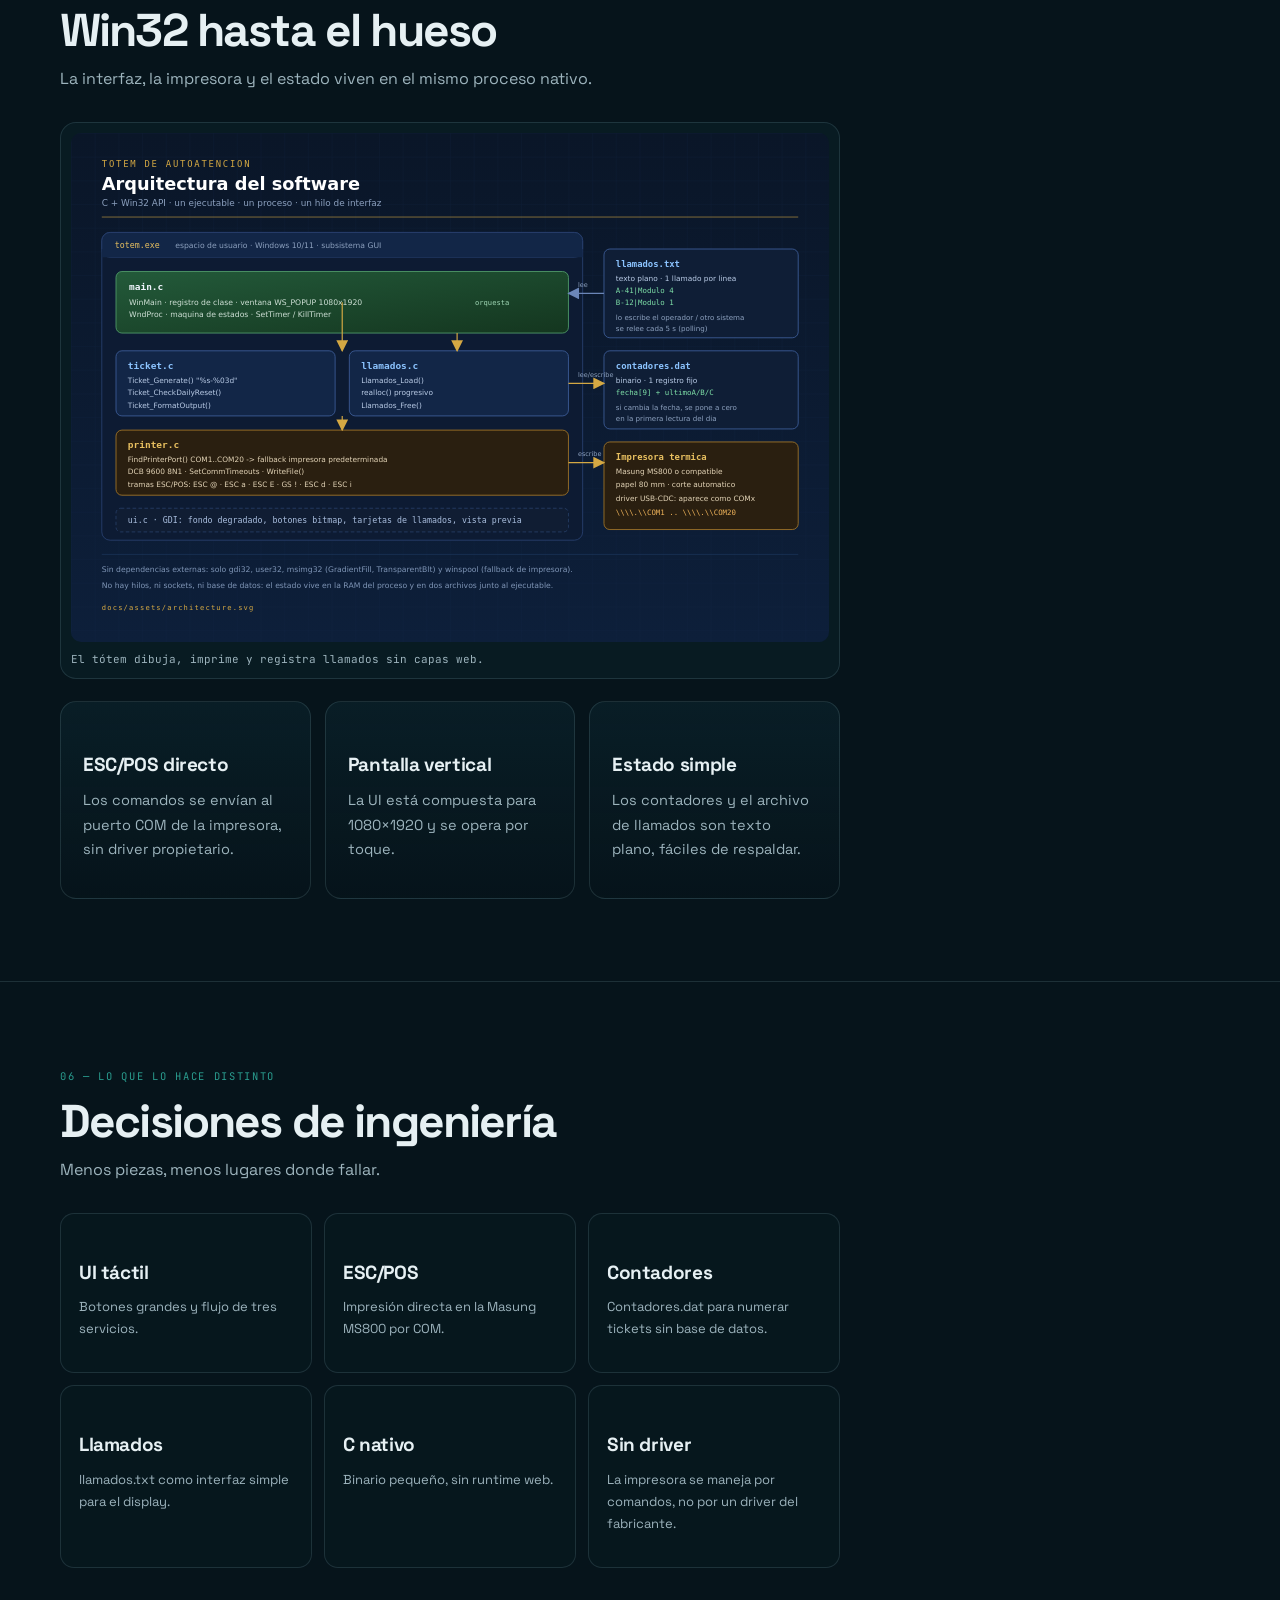
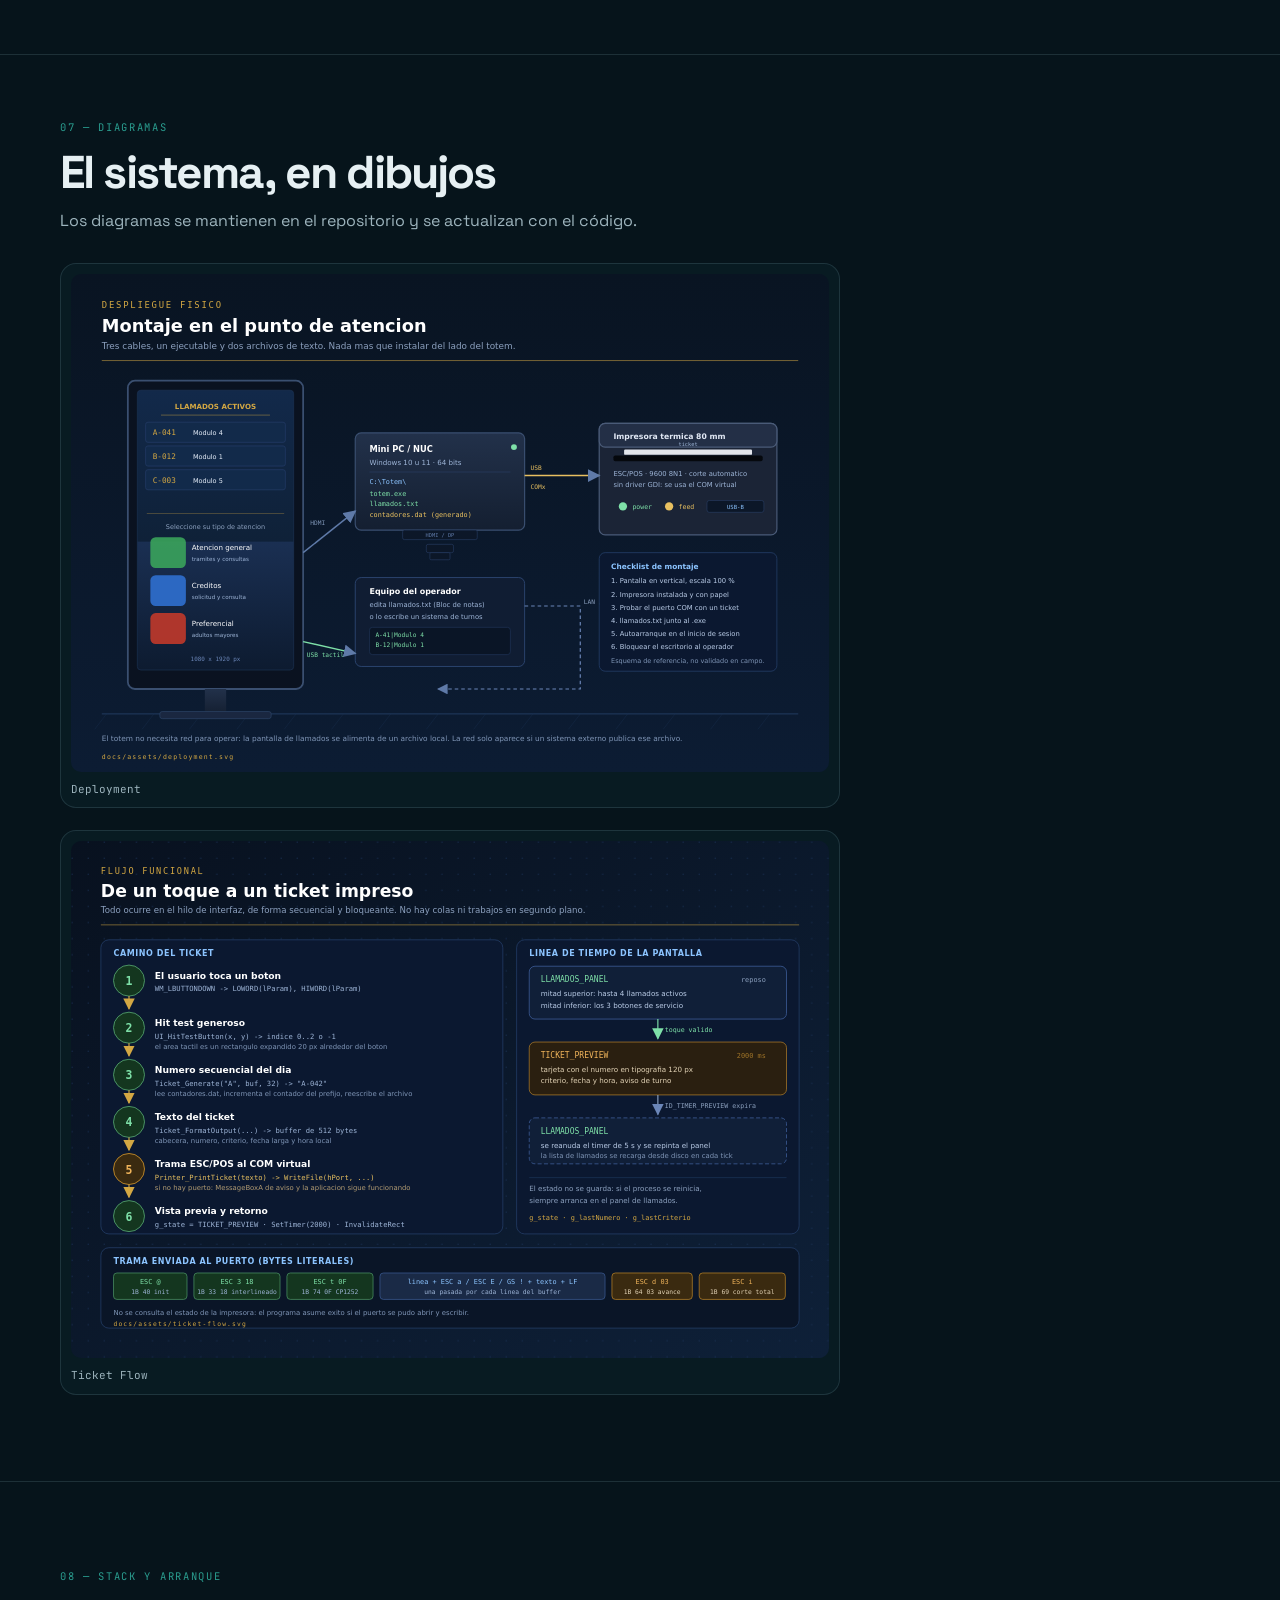
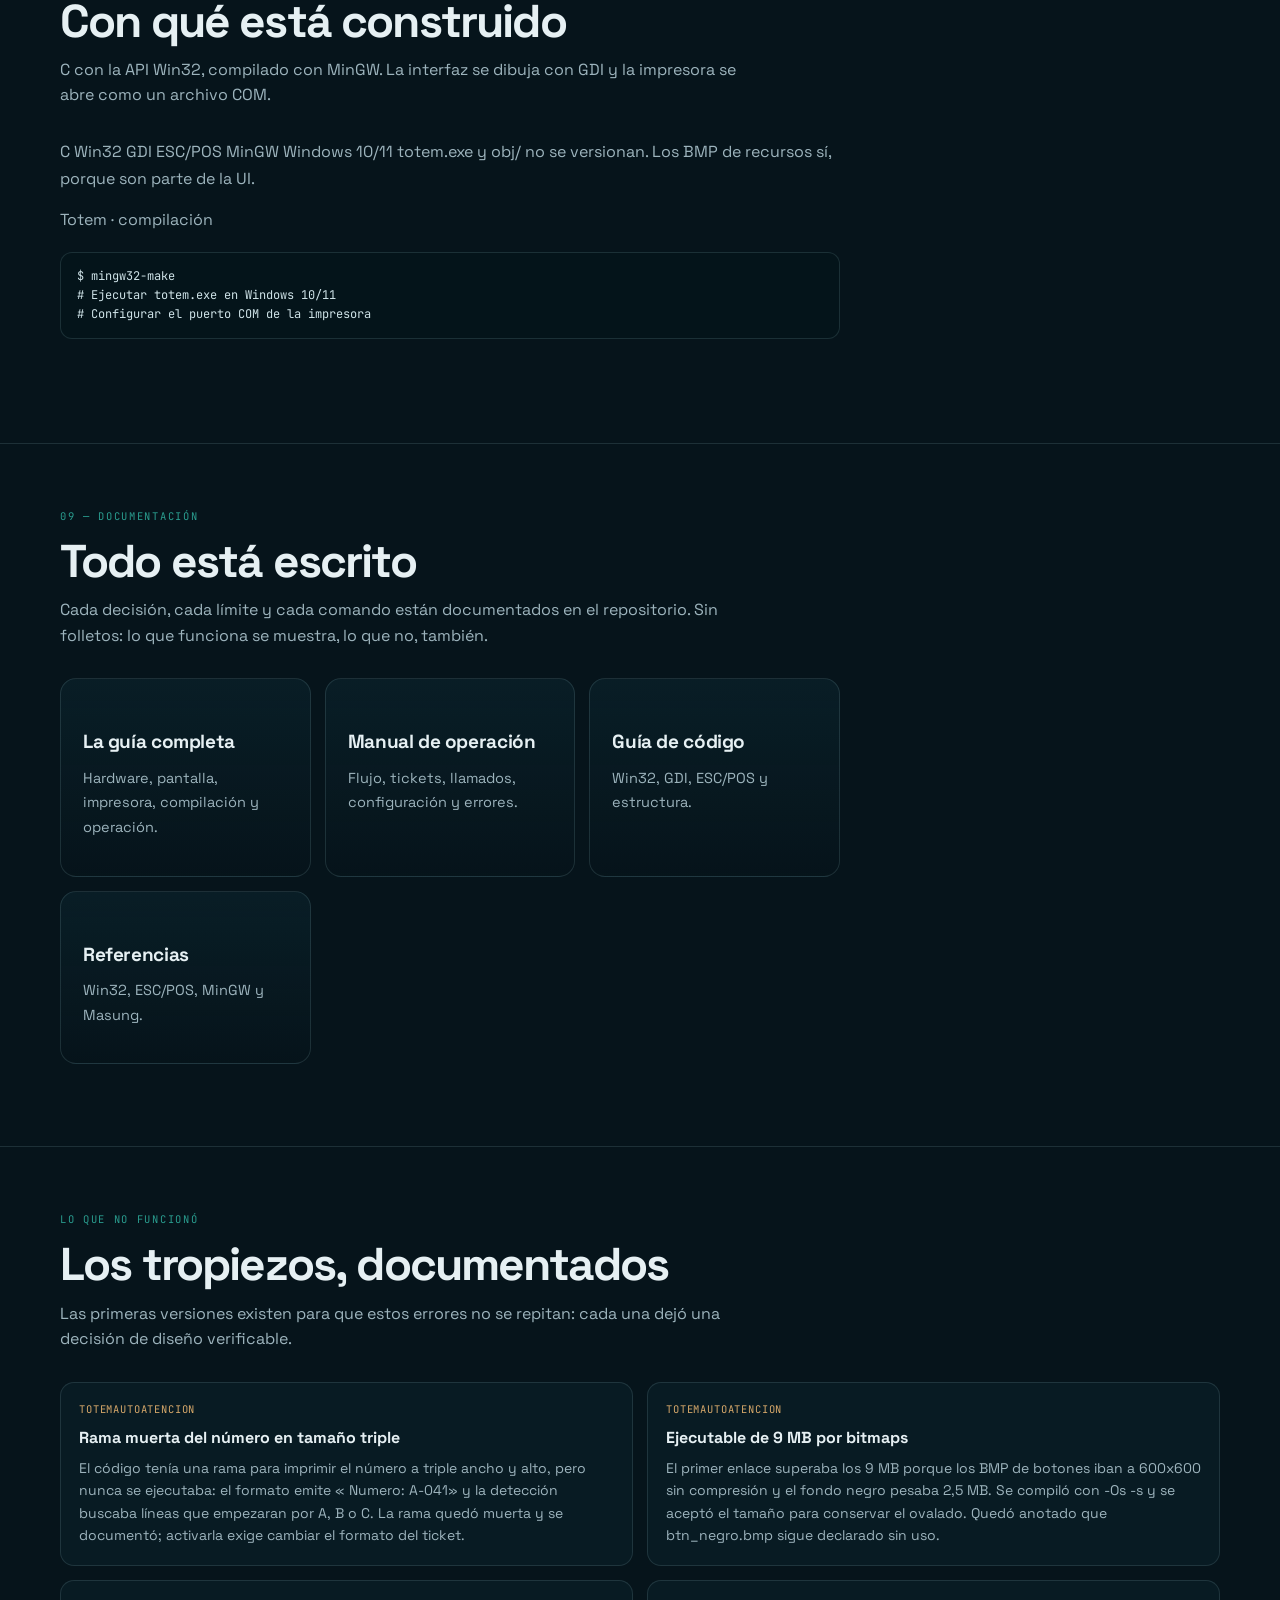
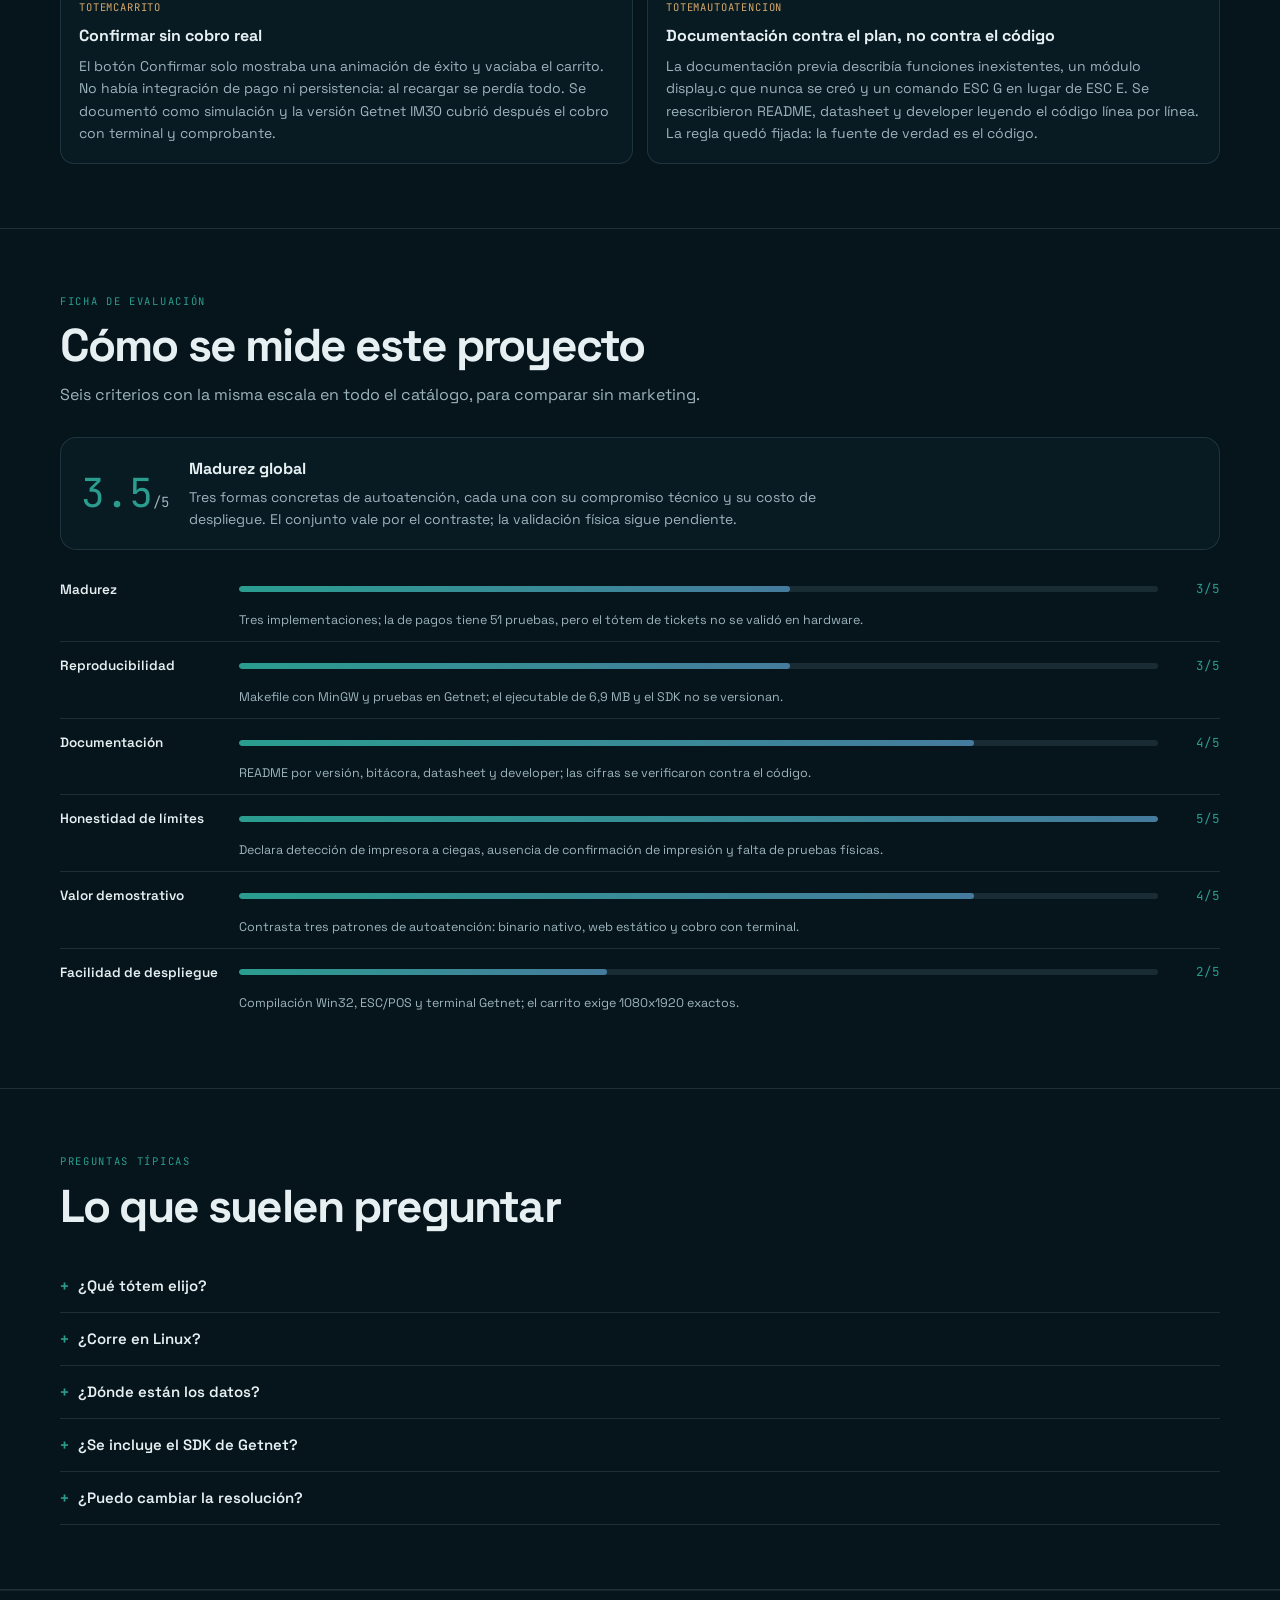
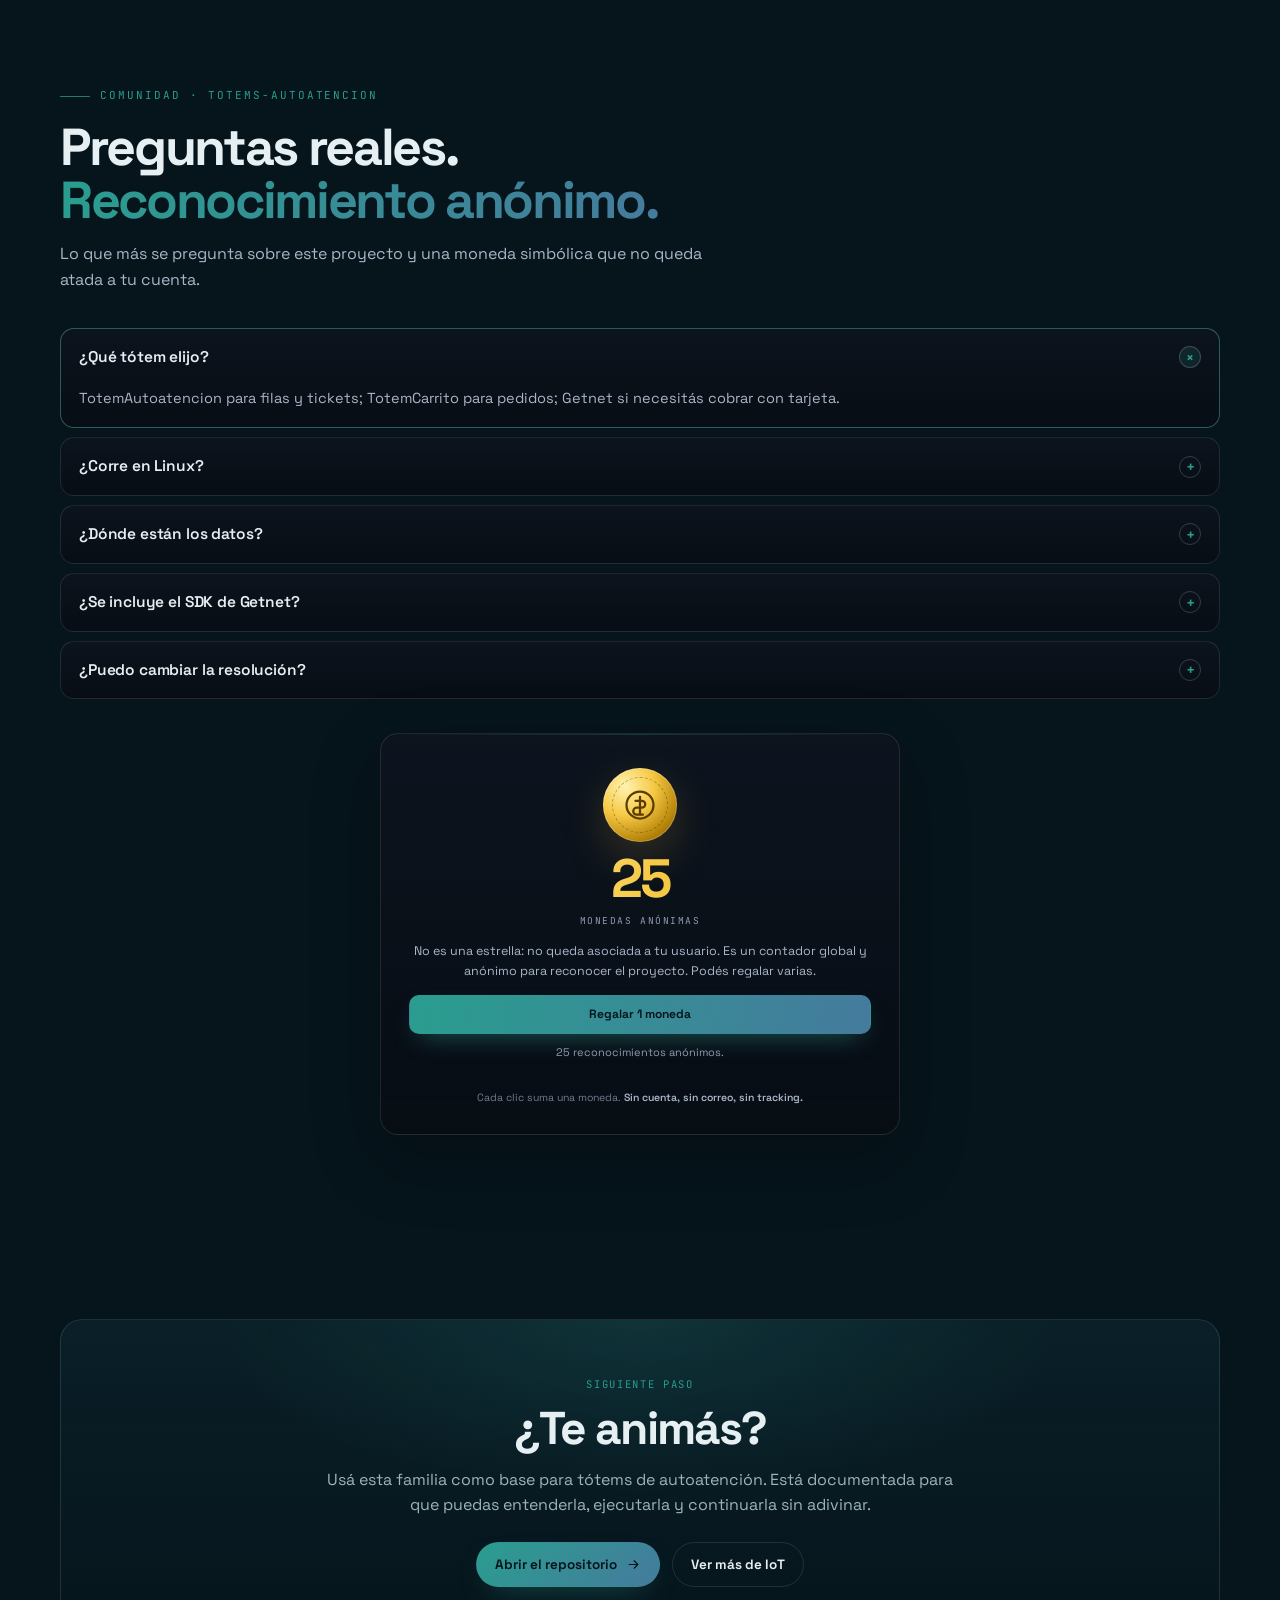
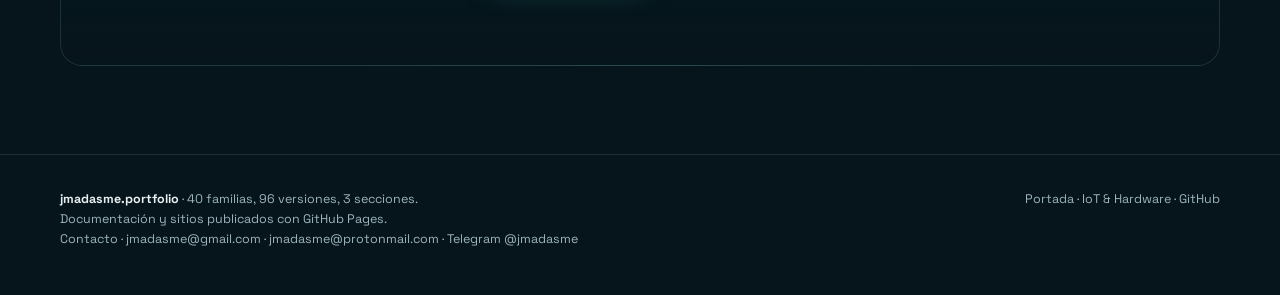
==== commit 907d8712: "chore: cache-bust community.js (v=2)" ====
--- a/docs/index.html
+++ b/docs/index.html
@@ -284,7 +284,7 @@
   <div><a href="/">Portada</a> · <a href="/iot/">IoT &amp; Hardware</a> · <a href="https://github.com/jmadasme" target="_blank" rel="noopener">GitHub</a></div>
 </div></footer>
 <script>window.PORTFOLIO_COMMUNITY={account:"jmadasme",repo:"totems-autoatencion",coinNamespace:"jmadasme-totems-autoatencion-coins-v1",faqs:[{"q": "¿Qué tótem elijo?", "a": "TotemAutoatencion para filas y tickets; TotemCarrito para pedidos; Getnet si necesitás cobrar con tarjeta."}, {"q": "¿Corre en Linux?", "a": "El tótem de tickets es Win32. El carrito es web y corre en cualquier navegador."}, {"q": "¿Dónde están los datos?", "a": "El tótem de tickets no usa base de datos; el carrito es estático."}, {"q": "¿Se incluye el SDK de Getnet?", "a": "No. Pesaba cientos de MB y tiene licencia del proveedor."}, {"q": "¿Puedo cambiar la resolución?", "a": "El carrito está diseñado para 1080x1920; adaptarlo requiere revisar el layout."}]};</script>
-<script src="assets/community.js?v=1" defer></script>
+<script src="assets/community.js?v=2" defer></script>
 
 </body>
 </html>
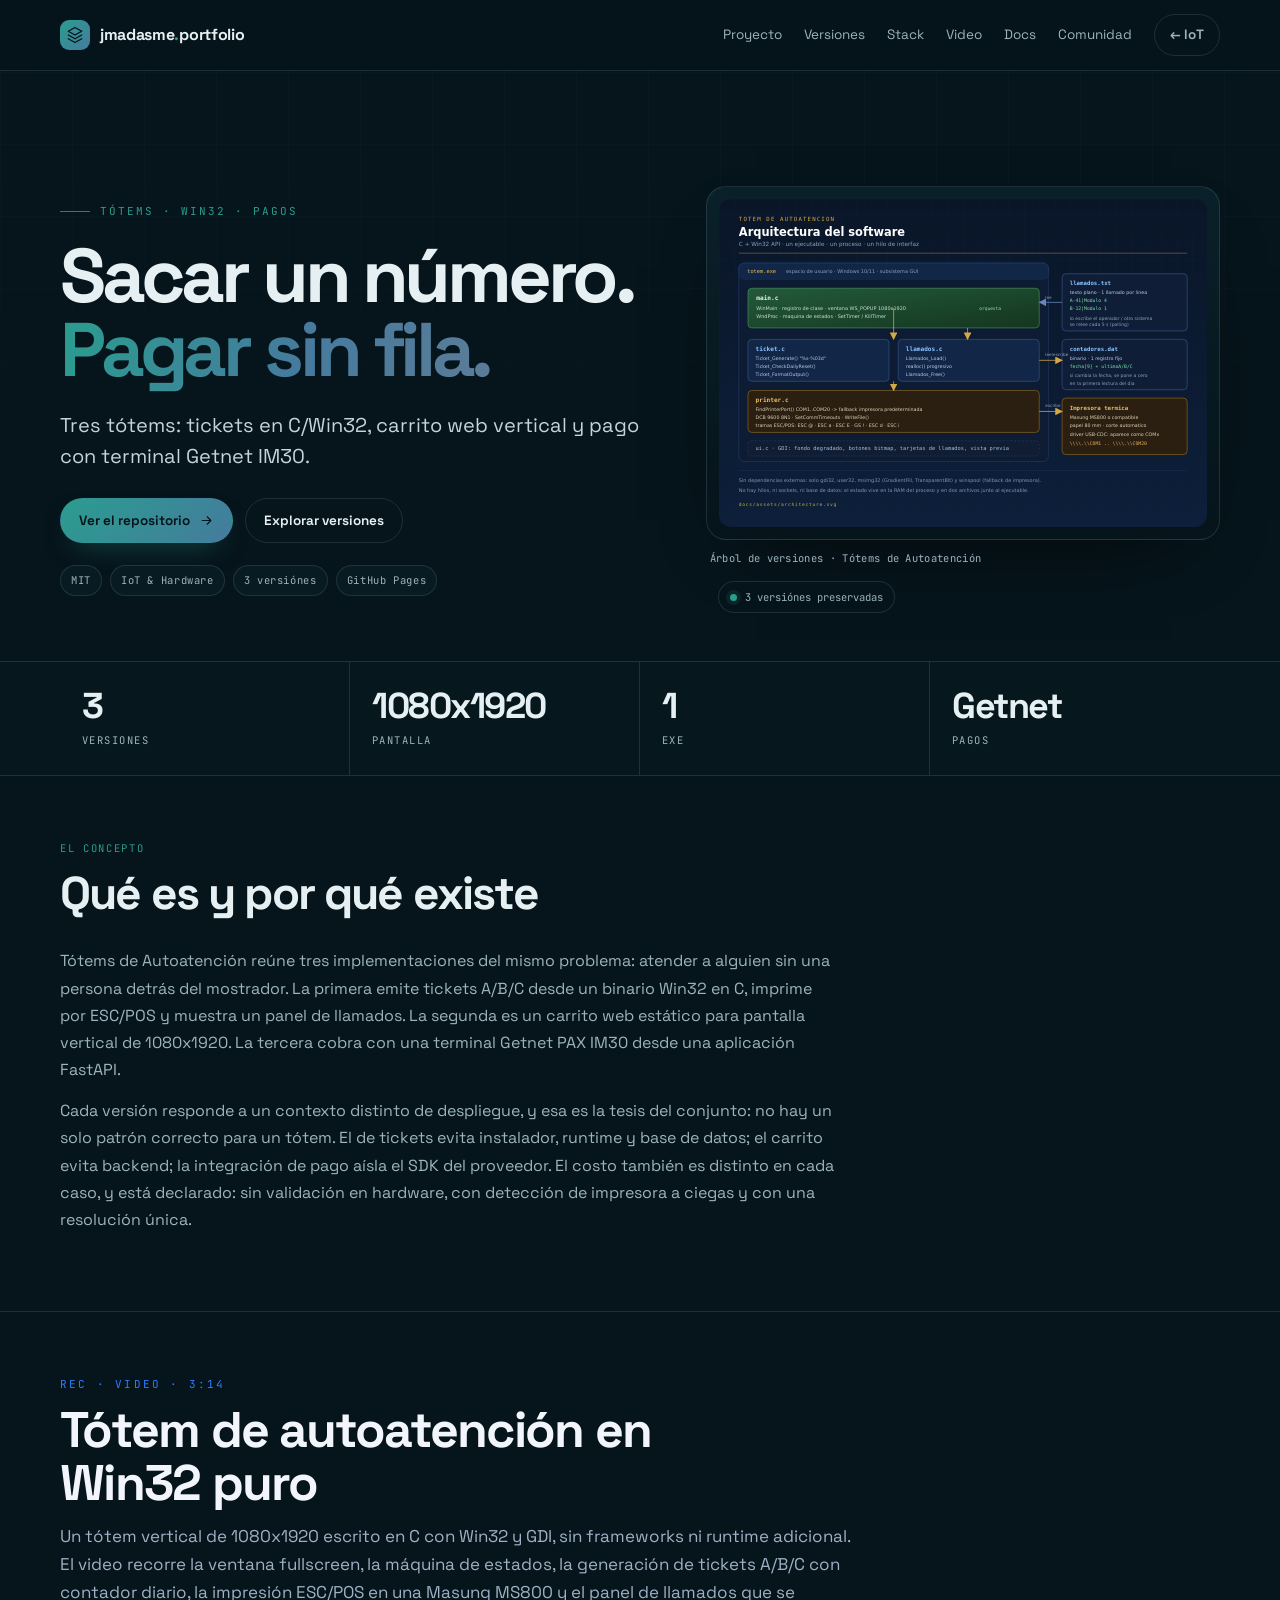
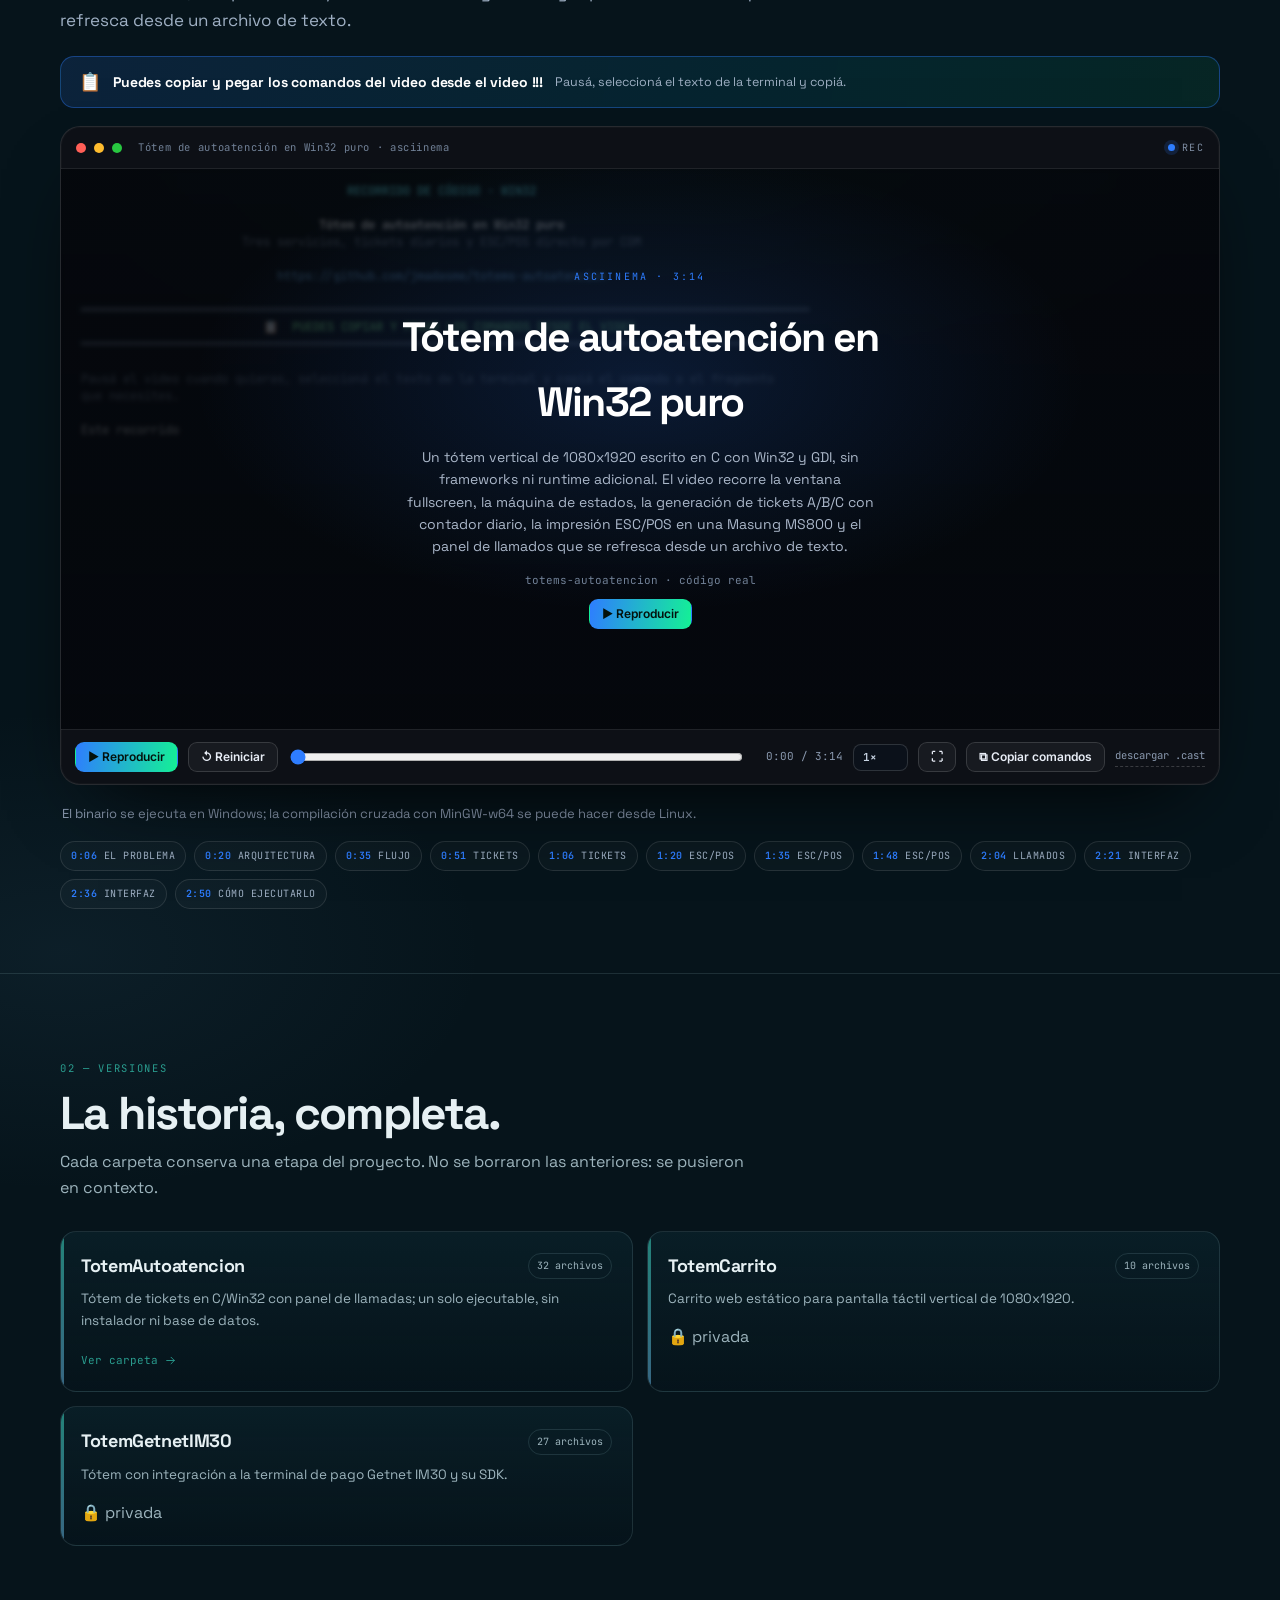
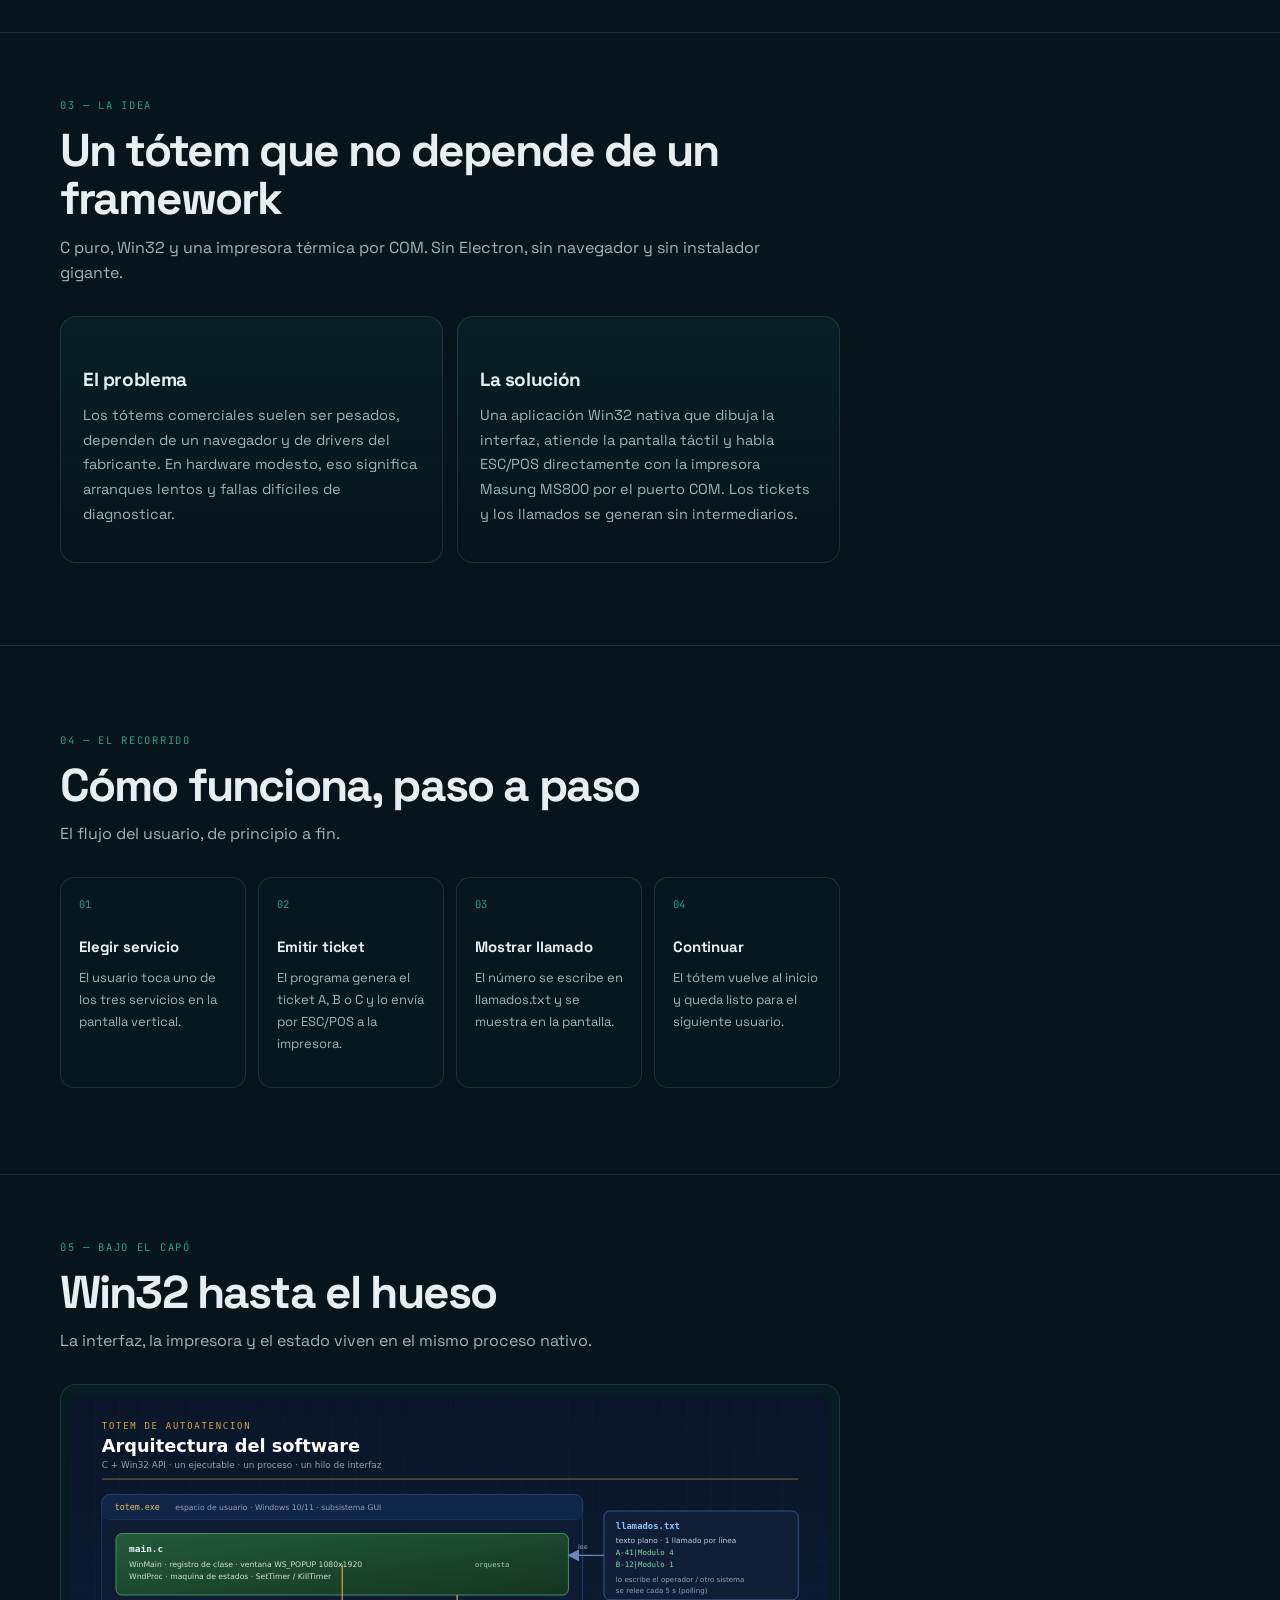
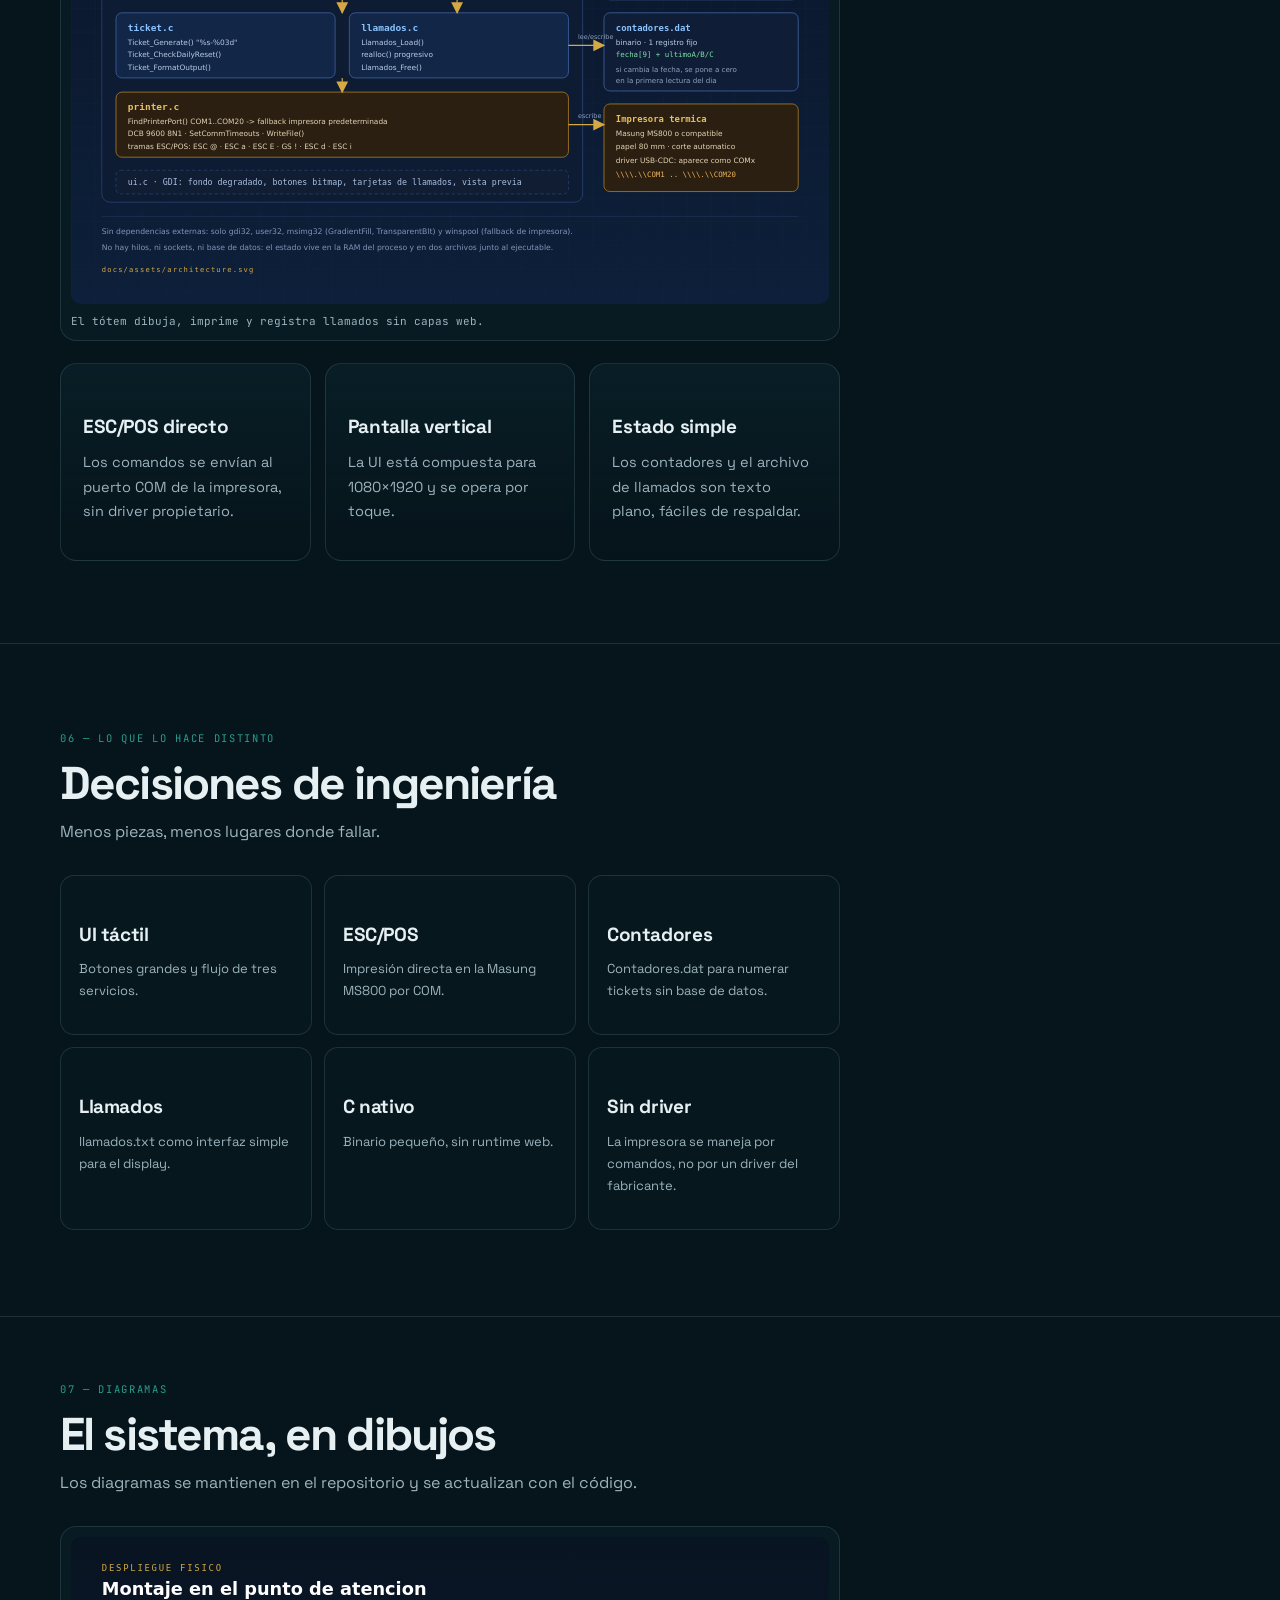
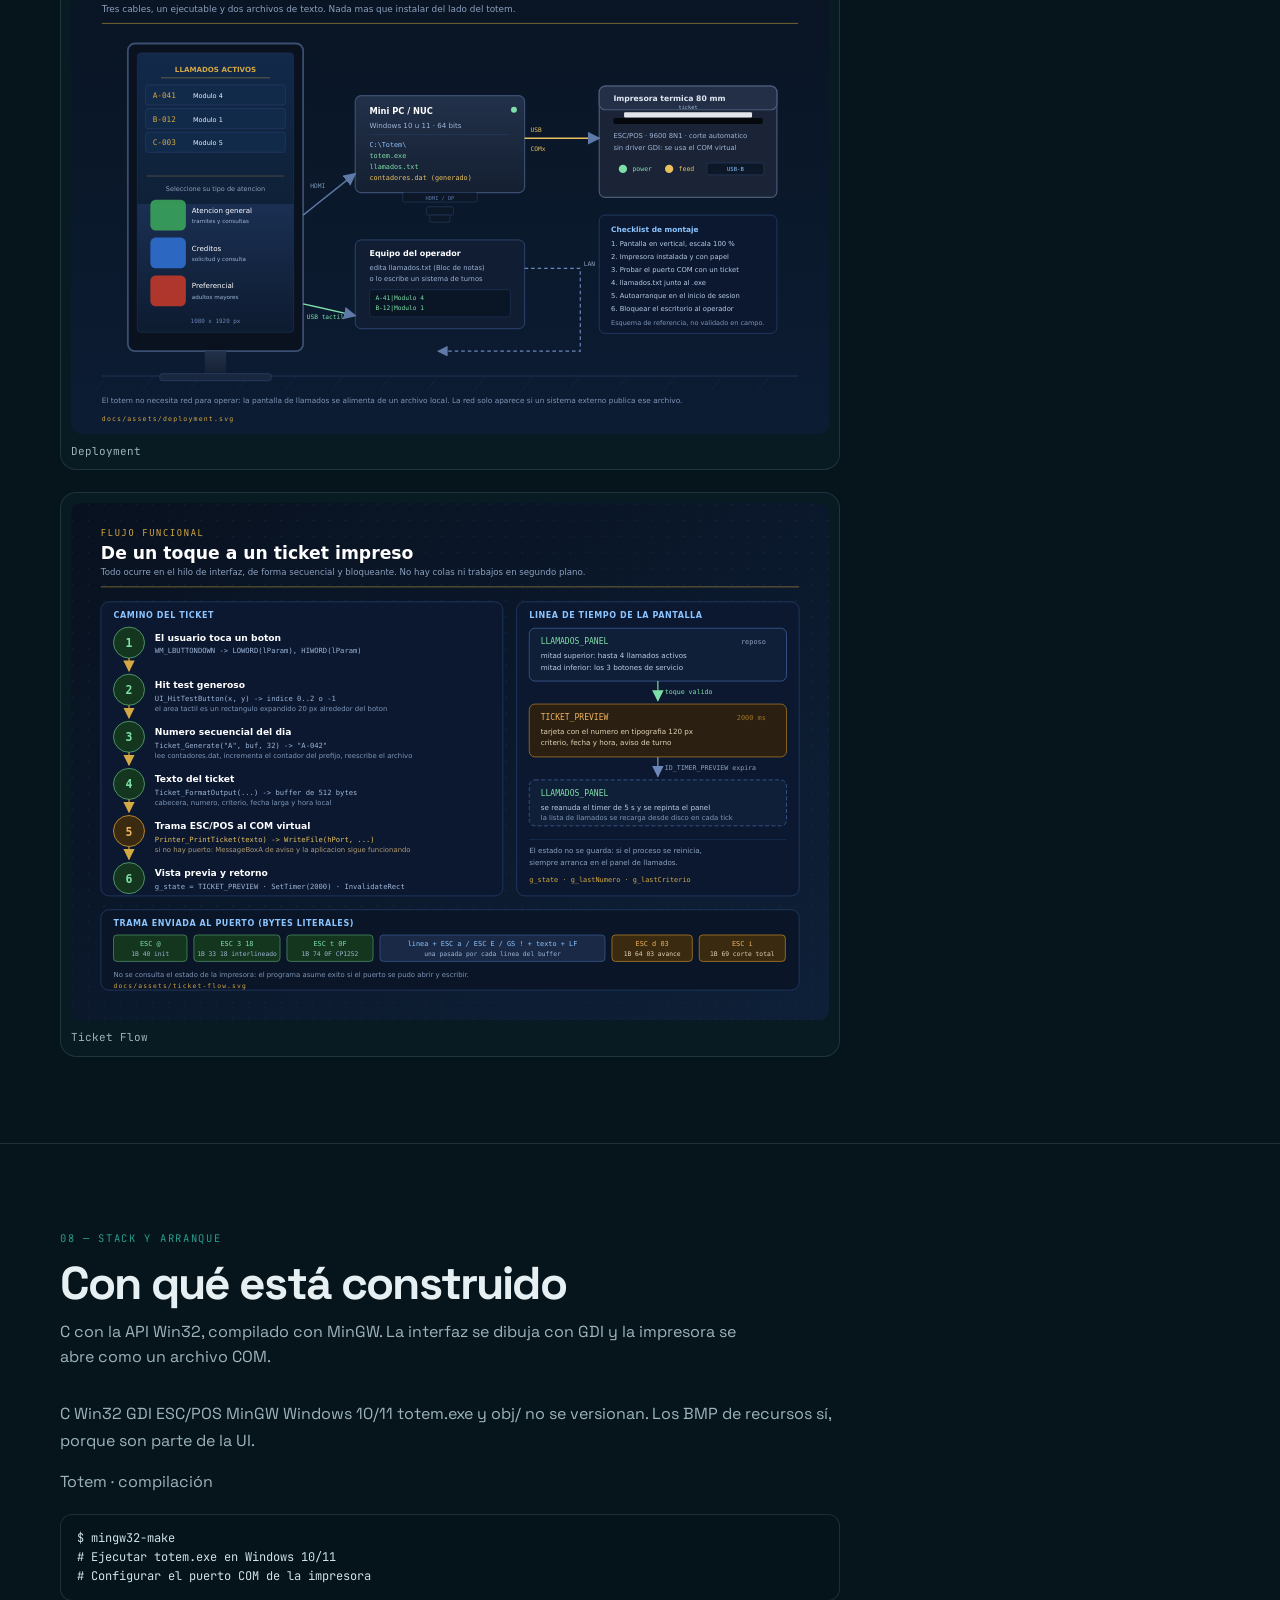
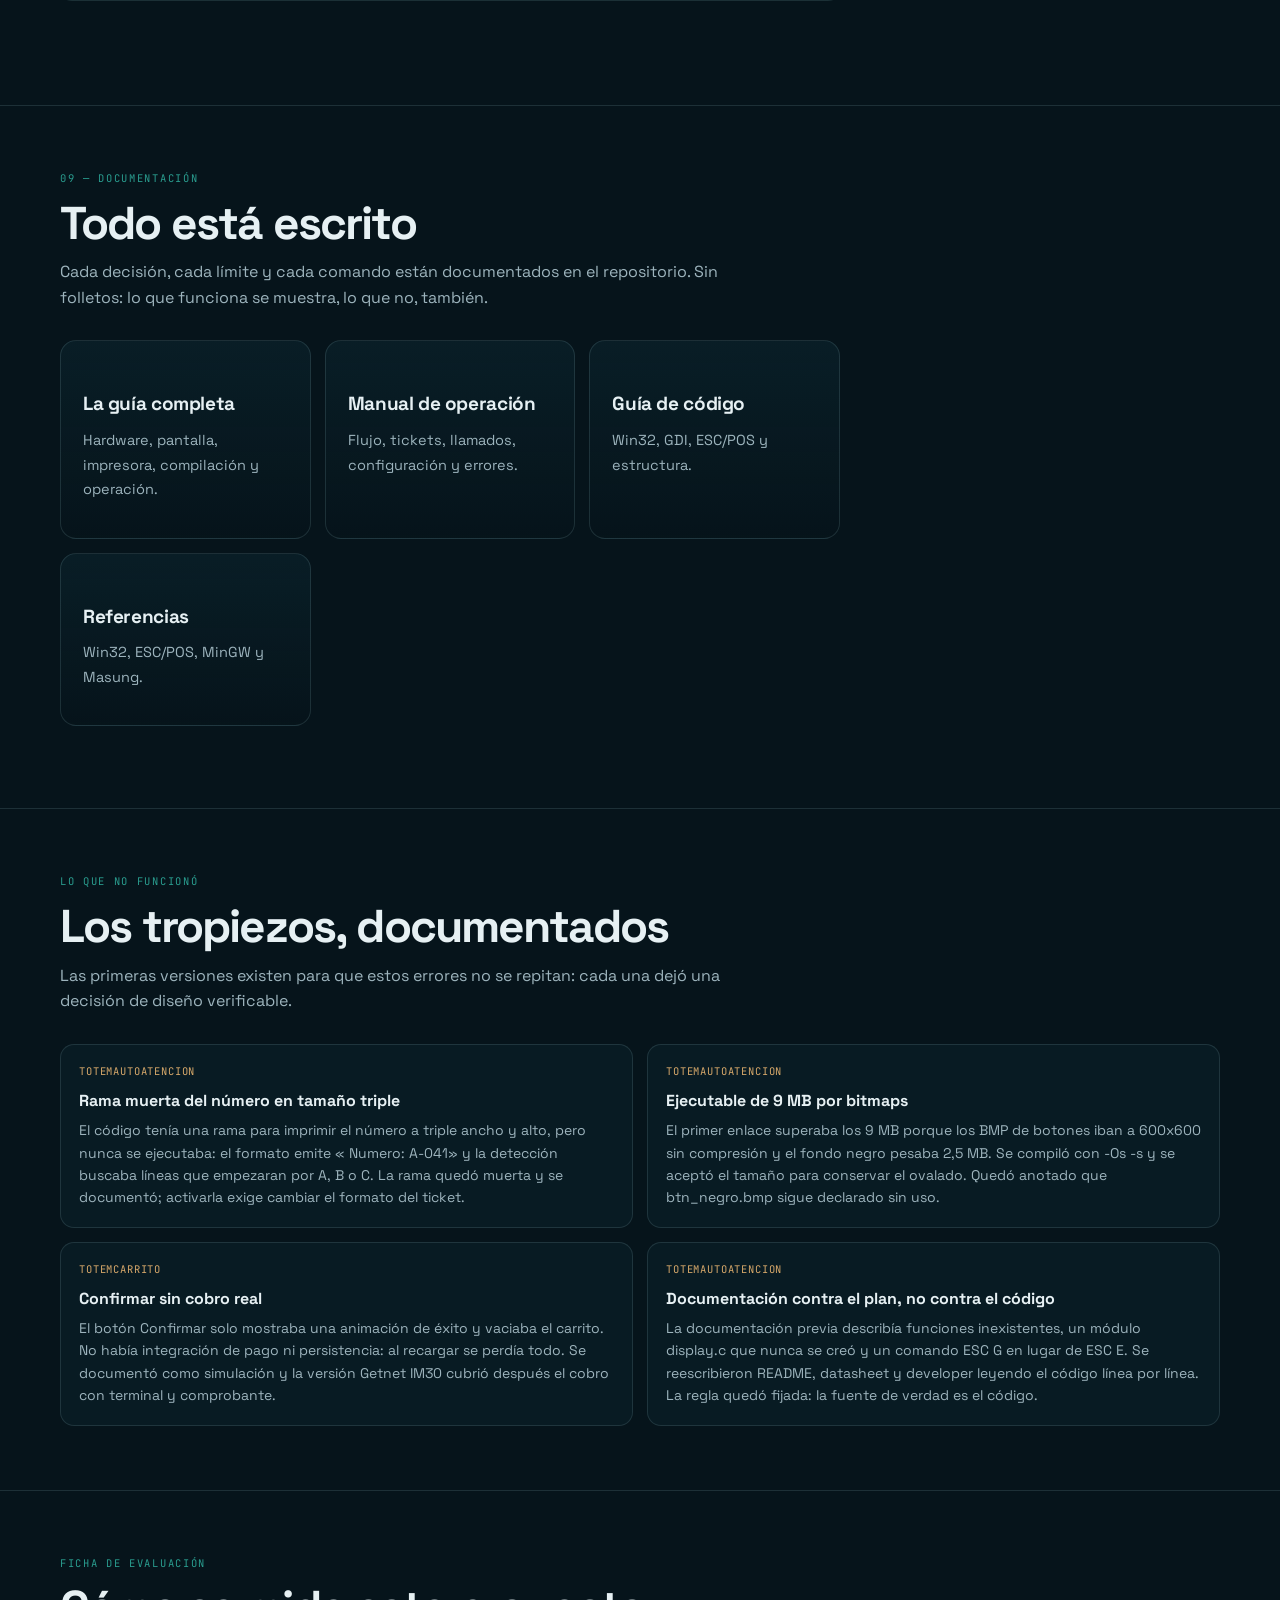
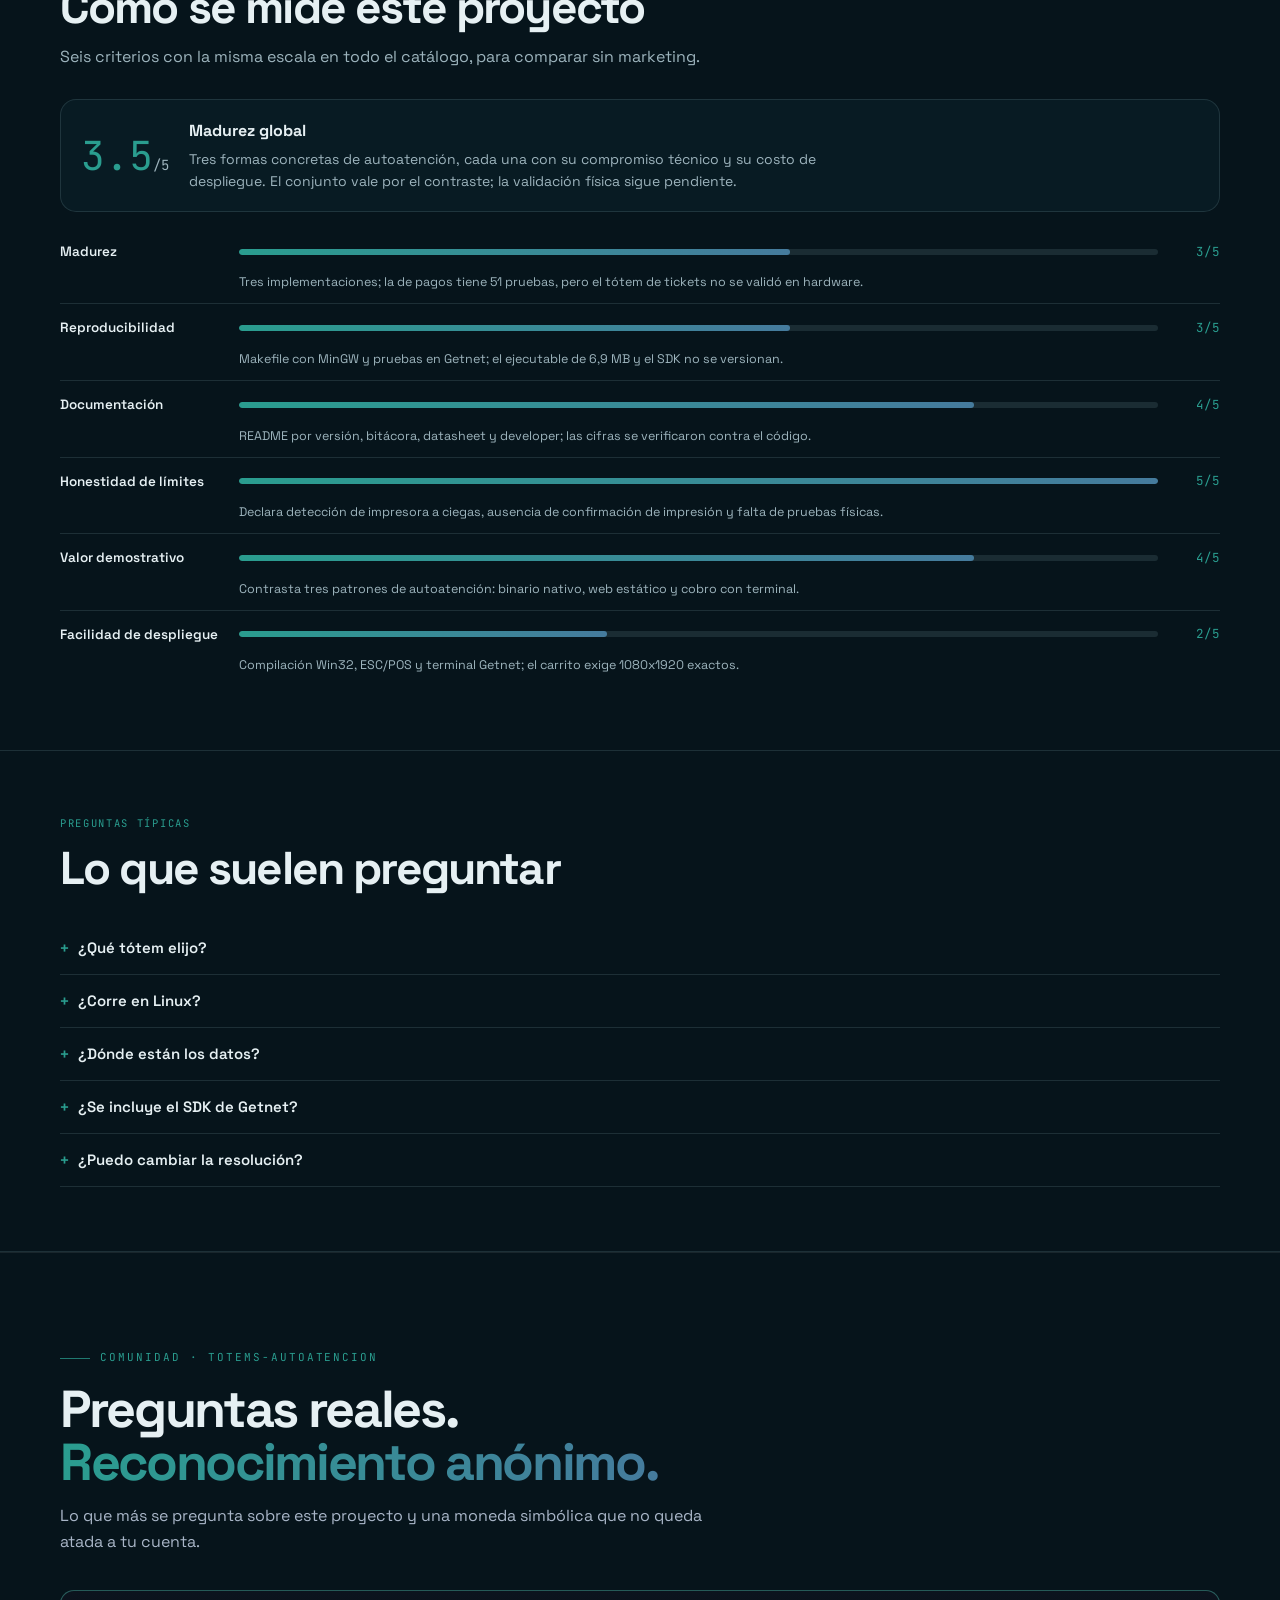
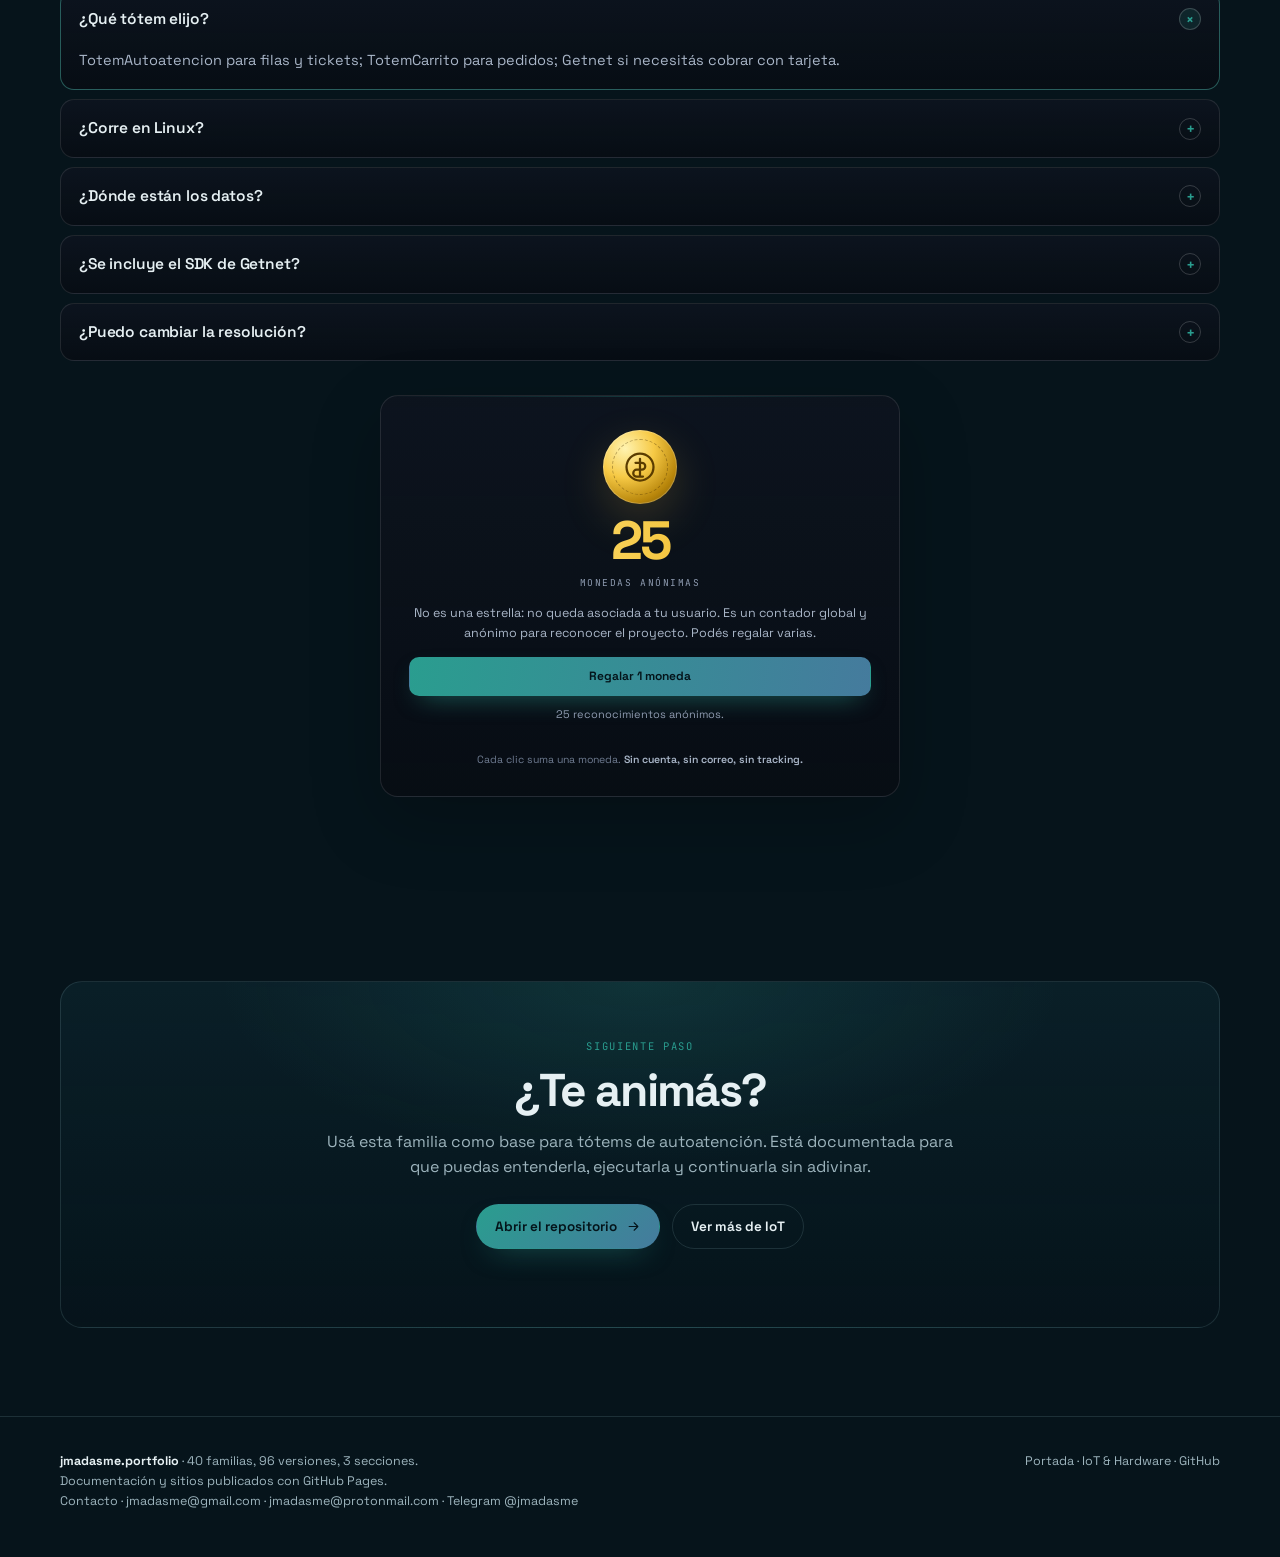
==== commit 82d309ef: "feat: video asciinema explicativo en rec/ y en la página" ====
--- a/docs/index.html
+++ b/docs/index.html
@@ -191,12 +191,14 @@
 
 </style>
 <link rel="stylesheet" href="assets/community.css?v=1">
+<link href="rec/player.css?v=1" rel="stylesheet"/>
 </head>
 <body>
 <header class="nav"><div class="wrap nav-in">
   <a class="brand" href="/"><span class="brand-mark"><svg viewBox="0 0 24 24" width="18" height="18" fill="none" stroke="currentColor" stroke-width="1.7" stroke-linecap="round" stroke-linejoin="round" aria-hidden="true"><path d="m12 2 9 5-9 5-9-5 9-5z"/><path d="m3 12 9 5 9-5M3 17l9 5 9-5"/></svg></span><span>jmadasme<span style="color:var(--accent)">.</span>portfolio</span></a>
   <nav class="nav-links">
-    <a href="#proyecto">Proyecto</a><a href="#versiones">Versiones</a><a href="#stack">Stack</a><a href="#docs">Docs</a><a href="#comunidad">Comunidad</a>
+    <a href="#proyecto">Proyecto</a><a href="#versiones">Versiones</a><a href="#stack">Stack</a><a href="#video">Video</a>
+<a href="#docs">Docs</a><a href="#comunidad">Comunidad</a>
     <a class="btn btn-ghost" style="padding:9px 15px" href="/iot/">← IoT</a>
   </nav>
 </div></header>
@@ -221,7 +223,46 @@
 
 <section class="stats"><div class="wrap stats-grid"><div class="stat"><div class="stat-num">3</div><div class="stat-label">versiones</div></div><div class="stat"><div class="stat-num">1080x1920</div><div class="stat-label">pantalla</div></div><div class="stat"><div class="stat-num">1</div><div class="stat-label">exe</div></div><div class="stat"><div class="stat-num">Getnet</div><div class="stat-label">pagos</div></div></div></section>
 
-<section class="section tight"><div class="wrap"><div class="section-head reveal"><div class="kicker">El concepto</div><h2>Qué es y por qué existe</h2></div><div class="rich reveal"><p>Tótems de Autoatención reúne tres implementaciones del mismo problema: atender a alguien sin una persona detrás del mostrador. La primera emite tickets A/B/C desde un binario Win32 en C, imprime por ESC/POS y muestra un panel de llamados. La segunda es un carrito web estático para pantalla vertical de 1080x1920. La tercera cobra con una terminal Getnet PAX IM30 desde una aplicación FastAPI.</p><p>Cada versión responde a un contexto distinto de despliegue, y esa es la tesis del conjunto: no hay un solo patrón correcto para un tótem. El de tickets evita instalador, runtime y base de datos; el carrito evita backend; la integración de pago aísla el SDK del proveedor. El costo también es distinto en cada caso, y está declarado: sin validación en hardware, con detección de impresora a ciegas y con una resolución única.</p></div></div></section><section class="section" id="versiones"><div class="wrap">
+<section class="section tight"><div class="wrap"><div class="section-head reveal"><div class="kicker">El concepto</div><h2>Qué es y por qué existe</h2></div><div class="rich reveal"><p>Tótems de Autoatención reúne tres implementaciones del mismo problema: atender a alguien sin una persona detrás del mostrador. La primera emite tickets A/B/C desde un binario Win32 en C, imprime por ESC/POS y muestra un panel de llamados. La segunda es un carrito web estático para pantalla vertical de 1080x1920. La tercera cobra con una terminal Getnet PAX IM30 desde una aplicación FastAPI.</p><p>Cada versión responde a un contexto distinto de despliegue, y esa es la tesis del conjunto: no hay un solo patrón correcto para un tótem. El de tickets evita instalador, runtime y base de datos; el carrito evita backend; la integración de pago aísla el SDK del proveedor. El costo también es distinto en cada caso, y está declarado: sin validación en hardware, con detección de impresora a ciegas y con una resolución única.</p></div></div></section>
+<section class="section tight rec-section" id="video" style="--accent:#2E7DFF;--accent2:#14F195">
+<div class="wrap">
+<div class="rec-kicker">REC · VIDEO · 3:14</div>
+<h2 class="rec-h2">Tótem de autoatención en Win32 puro</h2>
+<p class="rec-lead">Un tótem vertical de 1080x1920 escrito en C con Win32 y GDI, sin frameworks ni runtime adicional. El video recorre la ventana fullscreen, la máquina de estados, la generación de tickets A/B/C con contador diario, la impresión ESC/POS en una Masung MS800 y el panel de llamados que se refresca desde un archivo de texto.</p>
+<div class="rec-banner">
+<span class="rec-banner-icon">📋</span>
+<strong>Puedes copiar y pegar los comandos del video desde el video !!!</strong>
+<span>Pausá, seleccioná el texto de la terminal y copiá.</span>
+</div>
+<div class="rec-shell">
+<div class="rec-bar"><i></i><i></i><i></i><span class="rec-title">Tótem de autoatención en Win32 puro · asciinema</span><span class="rec-rec"><b></b>REC</span></div>
+<div class="rec-screen-wrap">
+<div class="rec-screen" id="rec-screen"></div>
+<div class="rec-poster" id="rec-poster">
+<div class="rec-kicker">ASCIINEMA · 3:14</div>
+<h3>Tótem de autoatención en Win32 puro</h3>
+<p>Un tótem vertical de 1080x1920 escrito en C con Win32 y GDI, sin frameworks ni runtime adicional. El video recorre la ventana fullscreen, la máquina de estados, la generación de tickets A/B/C con contador diario, la impresión ESC/POS en una Masung MS800 y el panel de llamados que se refresca desde un archivo de texto.</p>
+<div class="rec-poster-meta">totems-autoatencion · código real</div>
+<button class="rec-btn rec-primary" id="rec-start" type="button">▶ Reproducir</button>
+</div>
+</div>
+<div class="rec-controls">
+<button class="rec-btn rec-primary" id="rec-play" type="button">▶ Reproducir</button>
+<button class="rec-btn" id="rec-restart" type="button">↺ Reiniciar</button>
+<input class="rec-progress" id="rec-range" type="range" min="0" max="1000" value="0" aria-label="Progreso"/>
+<span class="rec-time" id="rec-time">0:00 / 3:14</span>
+<select class="rec-speed" id="rec-speed" aria-label="Velocidad"><option value="1">1×</option><option value="1.25">1.25×</option><option value="1.5">1.5×</option><option value="2">2×</option></select>
+<button class="rec-btn" id="rec-full" type="button" title="Pantalla completa">⛶</button>
+<button class="rec-btn" id="rec-copy" type="button">⧉ Copiar comandos</button>
+<a class="rec-download" href="rec/totems-autoatencion.cast" download>descargar .cast</a>
+</div>
+</div>
+<p class="rec-note">El binario se ejecuta en Windows; la compilación cruzada con MinGW-w64 se puede hacer desde Linux.</p>
+<div class="rec-chapters"><span class="rec-chip"><b>0:06</b> EL PROBLEMA</span><span class="rec-chip"><b>0:20</b> ARQUITECTURA</span><span class="rec-chip"><b>0:35</b> FLUJO</span><span class="rec-chip"><b>0:51</b> TICKETS</span><span class="rec-chip"><b>1:06</b> TICKETS</span><span class="rec-chip"><b>1:20</b> ESC/POS</span><span class="rec-chip"><b>1:35</b> ESC/POS</span><span class="rec-chip"><b>1:48</b> ESC/POS</span><span class="rec-chip"><b>2:04</b> LLAMADOS</span><span class="rec-chip"><b>2:21</b> INTERFAZ</span><span class="rec-chip"><b>2:36</b> INTERFAZ</span><span class="rec-chip"><b>2:50</b> CÓMO EJECUTARLO</span></div>
+</div>
+</section>
+
+<section class="section" id="versiones"><div class="wrap">
   <div class="section-head reveal"><div class="kicker">02 — Versiones</div><h2>La historia, completa.</h2><p class="section-sub">Cada carpeta conserva una etapa del proyecto. No se borraron las anteriores: se pusieron en contexto.</p></div>
   <div class="versions"><article class="version reveal">
   <div class="version-top"><h3>TotemAutoatencion</h3><span class="count">32 archivos</span></div>
@@ -286,5 +327,7 @@
 <script>window.PORTFOLIO_COMMUNITY={account:"jmadasme",repo:"totems-autoatencion",coinNamespace:"jmadasme-totems-autoatencion-coins-v1",faqs:[{"q": "¿Qué tótem elijo?", "a": "TotemAutoatencion para filas y tickets; TotemCarrito para pedidos; Getnet si necesitás cobrar con tarjeta."}, {"q": "¿Corre en Linux?", "a": "El tótem de tickets es Win32. El carrito es web y corre en cualquier navegador."}, {"q": "¿Dónde están los datos?", "a": "El tótem de tickets no usa base de datos; el carrito es estático."}, {"q": "¿Se incluye el SDK de Getnet?", "a": "No. Pesaba cientos de MB y tiene licencia del proveedor."}, {"q": "¿Puedo cambiar la resolución?", "a": "El carrito está diseñado para 1080x1920; adaptarlo requiere revisar el layout."}]};</script>
 <script src="assets/community.js?v=2" defer></script>
 
+<script defer src="rec/totems-autoatencion.cast.js?v=1"></script>
+<script defer src="rec/player.js?v=1"></script>
 </body>
 </html>
--- a/docs/rec/player.css
+++ b/docs/rec/player.css
@@ -0,0 +1,168 @@
+/* Reproductor asciinema inline reutilizable para las páginas de wanderc137. */
+.rec-section{position:relative;z-index:1}
+.rec-section .rec-kicker{
+  font-family:'JetBrains Mono',ui-monospace,monospace;
+  font-size:11px;letter-spacing:.2em;text-transform:uppercase;
+  color:var(--accent,#2E7DFF);margin:0 0 10px;
+}
+.rec-section .rec-h2{
+  font-family:'Space Grotesk','Inter',sans-serif;
+  font-size:clamp(28px,4.6vw,50px);line-height:1.06;letter-spacing:-.035em;
+  color:#f2f6fc;margin:0 0 12px;max-width:22ch;
+}
+.rec-section .rec-lead{
+  font-size:clamp(14px,1.5vw,17px);line-height:1.65;
+  color:#9fb0c4;margin:0 0 22px;max-width:72ch;
+}
+.rec-banner{
+  display:flex;align-items:center;gap:12px;flex-wrap:wrap;
+  padding:14px 18px;margin:0 0 18px;
+  border:1px solid color-mix(in srgb,var(--accent,#2E7DFF) 38%,transparent);
+  border-radius:14px;
+  background:linear-gradient(100deg,color-mix(in srgb,var(--accent,#2E7DFF) 14%,transparent),color-mix(in srgb,var(--accent2,#14F195) 8%,transparent));
+  box-shadow:0 18px 40px -30px color-mix(in srgb,var(--accent,#2E7DFF) 60%,transparent);
+}
+.rec-banner .rec-banner-icon{font-size:18px;line-height:1}
+.rec-banner strong{font-size:14px;color:#fff;letter-spacing:-.01em}
+.rec-banner span{font-size:12.5px;color:#9fb0c4}
+.rec-shell{
+  position:relative;
+  border:1px solid rgba(255,255,255,.13);
+  border-radius:20px;
+  overflow:hidden;
+  background:#070a10;
+  box-shadow:0 34px 80px -38px #000,0 0 0 1px rgba(255,255,255,.025) inset;
+}
+.rec-bar{
+  display:flex;align-items:center;gap:8px;
+  padding:12px 15px;
+  border-bottom:1px solid rgba(255,255,255,.08);
+  background:rgba(255,255,255,.025);
+}
+.rec-bar i{width:10px;height:10px;border-radius:50%;background:#ff5f57;display:block}
+.rec-bar i:nth-child(2){background:#febc2e}
+.rec-bar i:nth-child(3){background:#28c840}
+.rec-bar .rec-title{
+  margin-left:8px;
+  font-family:'JetBrains Mono',ui-monospace,SFMono-Regular,Menlo,monospace;
+  font-size:10.5px;color:#718197;letter-spacing:.06em;
+  overflow:hidden;text-overflow:ellipsis;white-space:nowrap;
+}
+.rec-bar .rec-rec{
+  margin-left:auto;display:flex;align-items:center;gap:7px;
+  font-family:'JetBrains Mono',ui-monospace,monospace;
+  font-size:10px;letter-spacing:.14em;color:#7f8ea3;text-transform:uppercase;
+}
+.rec-bar .rec-rec b{
+  width:7px;height:7px;border-radius:50%;background:var(--accent,#2E7DFF);
+  box-shadow:0 0 0 4px color-mix(in srgb,var(--accent,#2E7DFF) 16%,transparent);
+  animation:recPulse 2.2s infinite;
+}
+@keyframes recPulse{50%{opacity:.35}}
+.rec-screen-wrap{position:relative;background:#05080d}
+.rec-screen{
+  height:clamp(330px,46vw,560px);
+  overflow:auto;
+  padding:18px 20px;
+  background:
+    radial-gradient(900px 420px at 50% -10%,rgba(20,241,149,.055),transparent 70%),
+    #05080d;
+  color:#d7e0ea;
+  font-family:'JetBrains Mono',ui-monospace,SFMono-Regular,Menlo,Consolas,monospace;
+  font-size:clamp(8px,1.04vw,12.4px);
+  line-height:1.38;
+  scrollbar-width:thin;
+  scrollbar-color:#2a3448 #05080d;
+  user-select:text;
+}
+.rec-screen::-webkit-scrollbar{width:9px;height:9px}
+.rec-screen::-webkit-scrollbar-thumb{background:#2a3448;border-radius:9px}
+.rec-row{white-space:pre;min-height:1.38em}
+.rec-row span{white-space:pre}
+.rec-poster{
+  position:absolute;inset:0;z-index:2;
+  display:flex;flex-direction:column;align-items:center;justify-content:center;
+  gap:10px;text-align:center;padding:28px;
+  background:
+    radial-gradient(620px 320px at 50% 38%,color-mix(in srgb,var(--accent,#2E7DFF) 16%,transparent),transparent 72%),
+    linear-gradient(180deg,rgba(5,8,13,.72),rgba(5,8,13,.94));
+  backdrop-filter:blur(2px);
+  transition:opacity .35s ease,visibility .35s ease;
+}
+.rec-poster[hidden]{display:none}
+.rec-poster .rec-kicker{
+  font-family:'JetBrains Mono',monospace;font-size:10px;letter-spacing:.22em;
+  text-transform:uppercase;color:var(--accent,#2E7DFF);
+}
+.rec-poster h3{
+  font-family:'Space Grotesk','Inter',sans-serif;
+  font-size:clamp(24px,3.2vw,42px);letter-spacing:-.04em;color:#fff;margin:0;max-width:18ch;
+}
+.rec-poster p{margin:0;color:#aab7c9;font-size:14px;max-width:52ch;line-height:1.6}
+.rec-poster .rec-poster-meta{
+  margin-top:4px;font-family:'JetBrains Mono',monospace;font-size:11px;color:#718197;
+}
+.rec-controls{
+  display:flex;align-items:center;gap:10px;flex-wrap:wrap;
+  padding:12px 14px;
+  border-top:1px solid rgba(255,255,255,.08);
+  background:rgba(255,255,255,.025);
+}
+.rec-btn{
+  appearance:none;border:1px solid rgba(255,255,255,.14);
+  background:rgba(255,255,255,.045);color:#e8edf6;
+  border-radius:9px;padding:8px 12px;
+  font:600 12px/1 'Inter',system-ui,sans-serif;cursor:pointer;
+  transition:background .18s ease,border-color .18s ease,transform .18s ease;
+  white-space:nowrap;
+}
+.rec-btn:hover{background:rgba(255,255,255,.09);border-color:rgba(255,255,255,.24);transform:translateY(-1px)}
+.rec-btn.rec-primary{
+  background:linear-gradient(100deg,var(--accent,#2E7DFF),var(--accent2,#14F195));
+  border-color:transparent;color:#04110c;
+}
+.rec-btn.rec-primary:hover{filter:brightness(1.05)}
+.rec-progress{
+  flex:1;min-width:140px;height:8px;accent-color:var(--accent,#2E7DFF);
+  cursor:pointer;
+}
+.rec-time{
+  min-width:88px;text-align:right;
+  font-family:'JetBrains Mono',monospace;font-size:11px;color:#8b9ab0;
+}
+.rec-speed{
+  appearance:none;border:1px solid rgba(255,255,255,.14);
+  background:#0b111a;color:#c7d3e2;border-radius:8px;
+  padding:7px 9px;font:600 11px/1 'JetBrains Mono',monospace;cursor:pointer;
+}
+.rec-download{
+  font-family:'JetBrains Mono',monospace;font-size:10.5px;color:#8b9ab0;
+  border-bottom:1px dashed rgba(255,255,255,.18);padding-bottom:2px;
+}
+.rec-download:hover{color:var(--accent,#2E7DFF);border-color:var(--accent,#2E7DFF)}
+.rec-note{
+  margin:18px 2px 0;color:#8b9ab0;font-size:13px;line-height:1.7;
+  max-width:90ch;
+}
+.rec-note strong{color:#d7e0ea}
+.rec-note a{color:var(--accent,#2E7DFF);border-bottom:1px solid color-mix(in srgb,var(--accent,#2E7DFF) 35%,transparent)}
+.rec-chapters{display:flex;flex-wrap:wrap;gap:8px;margin-top:16px}
+.rec-chip{
+  font-family:'JetBrains Mono',monospace;font-size:10px;letter-spacing:.05em;
+  color:#9fb0c4;border:1px solid rgba(255,255,255,.11);
+  background:rgba(255,255,255,.025);border-radius:999px;padding:6px 10px;
+}
+.rec-chip b{color:var(--accent,#2E7DFF);font-weight:600}
+@media(max-width:760px){
+  .rec-screen{padding:14px 12px;font-size:8px;height:330px}
+  .rec-controls{gap:8px}
+  .rec-btn{padding:7px 9px;font-size:11px}
+  .rec-time{min-width:76px;font-size:10px}
+  .rec-progress{min-width:100px}
+  .rec-bar .rec-title{font-size:9px}
+  .rec-banner{padding:12px 14px}
+}
+@media(prefers-reduced-motion:reduce){
+  .rec-bar .rec-rec b{animation:none}
+  .rec-poster{transition:none}
+}
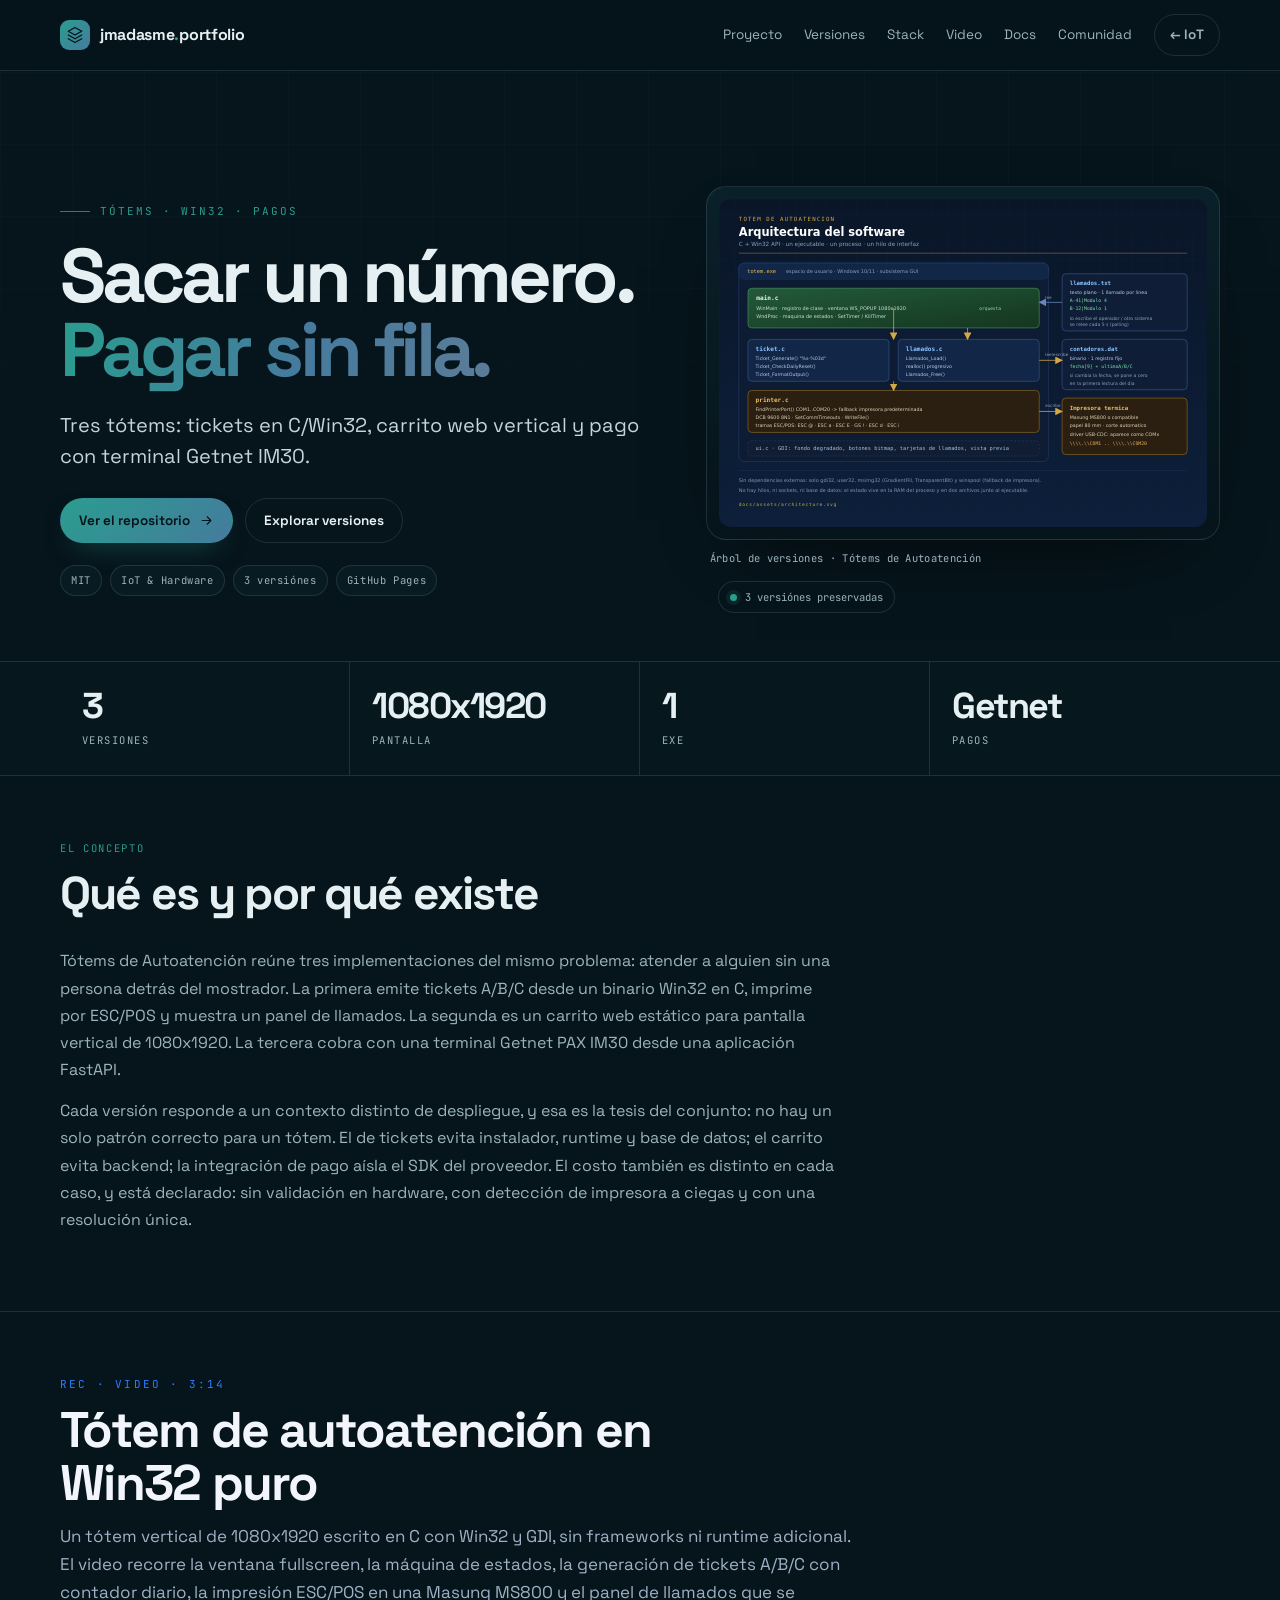
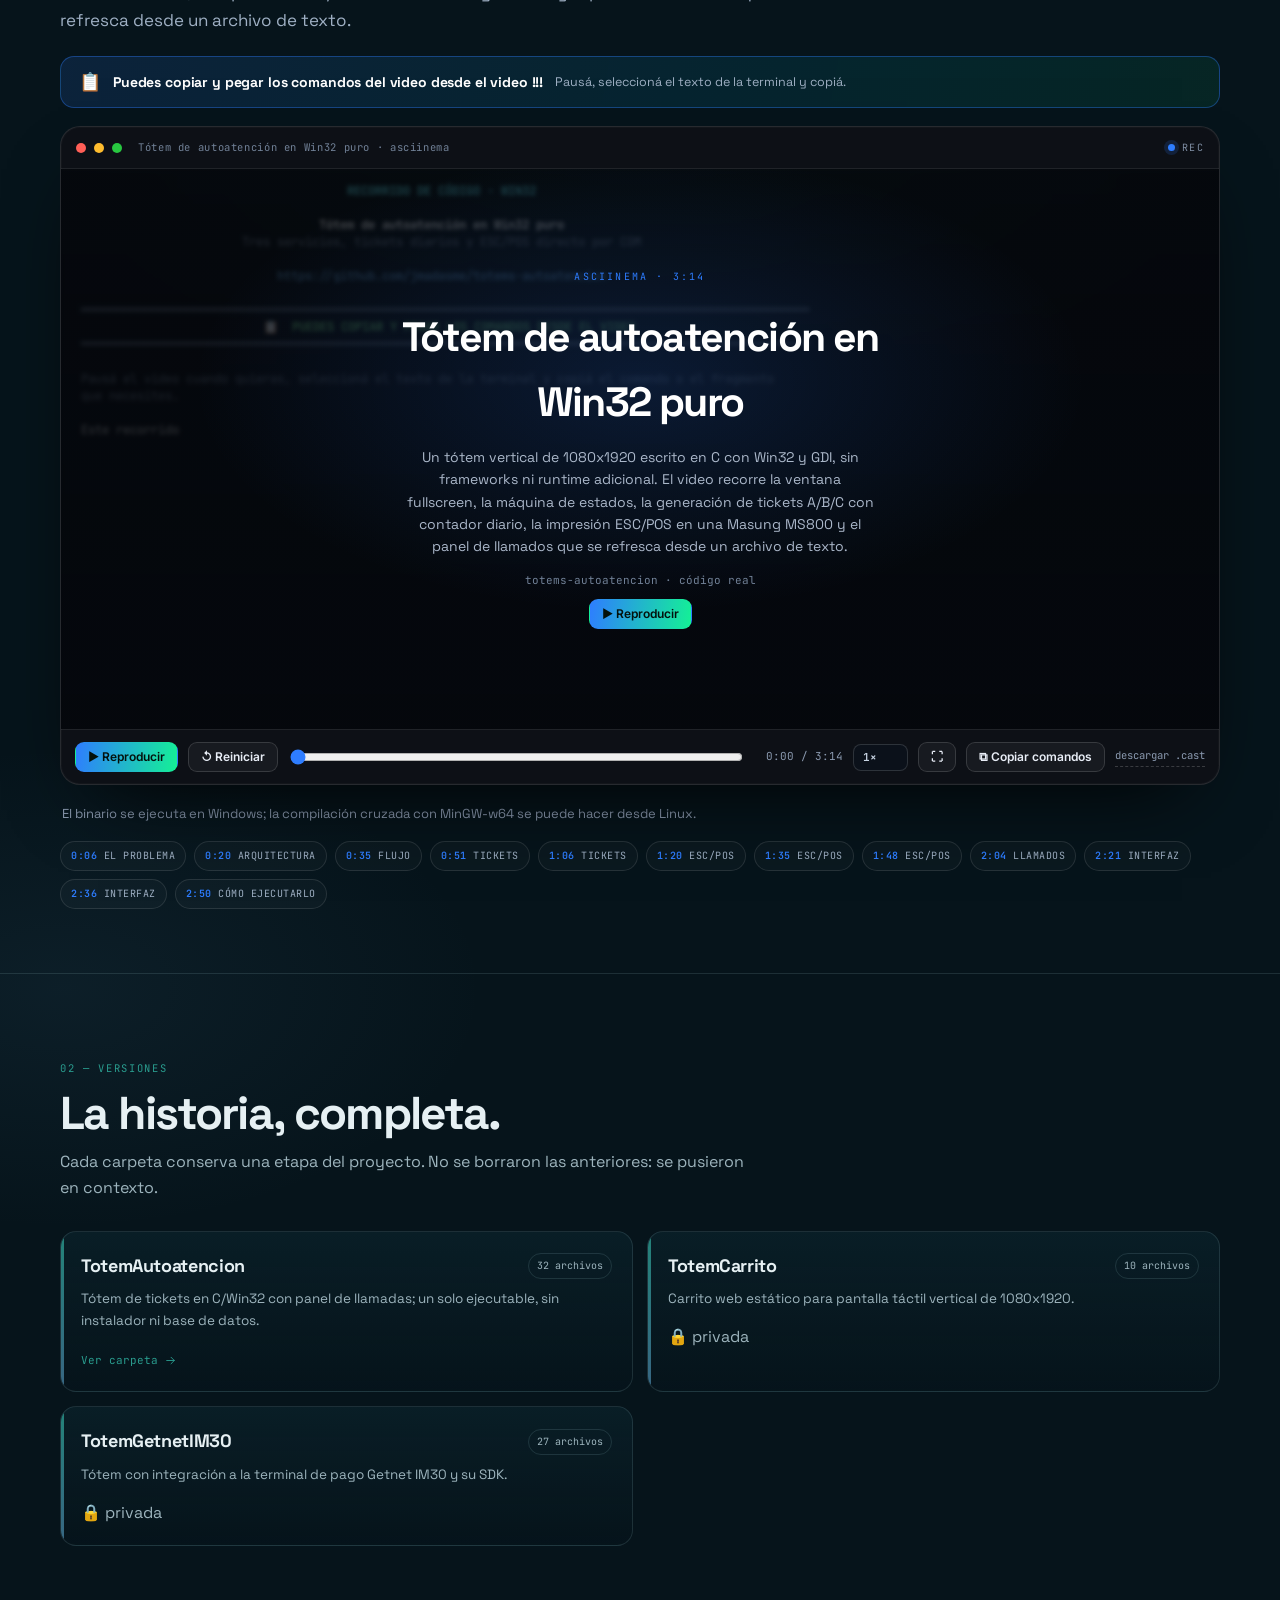
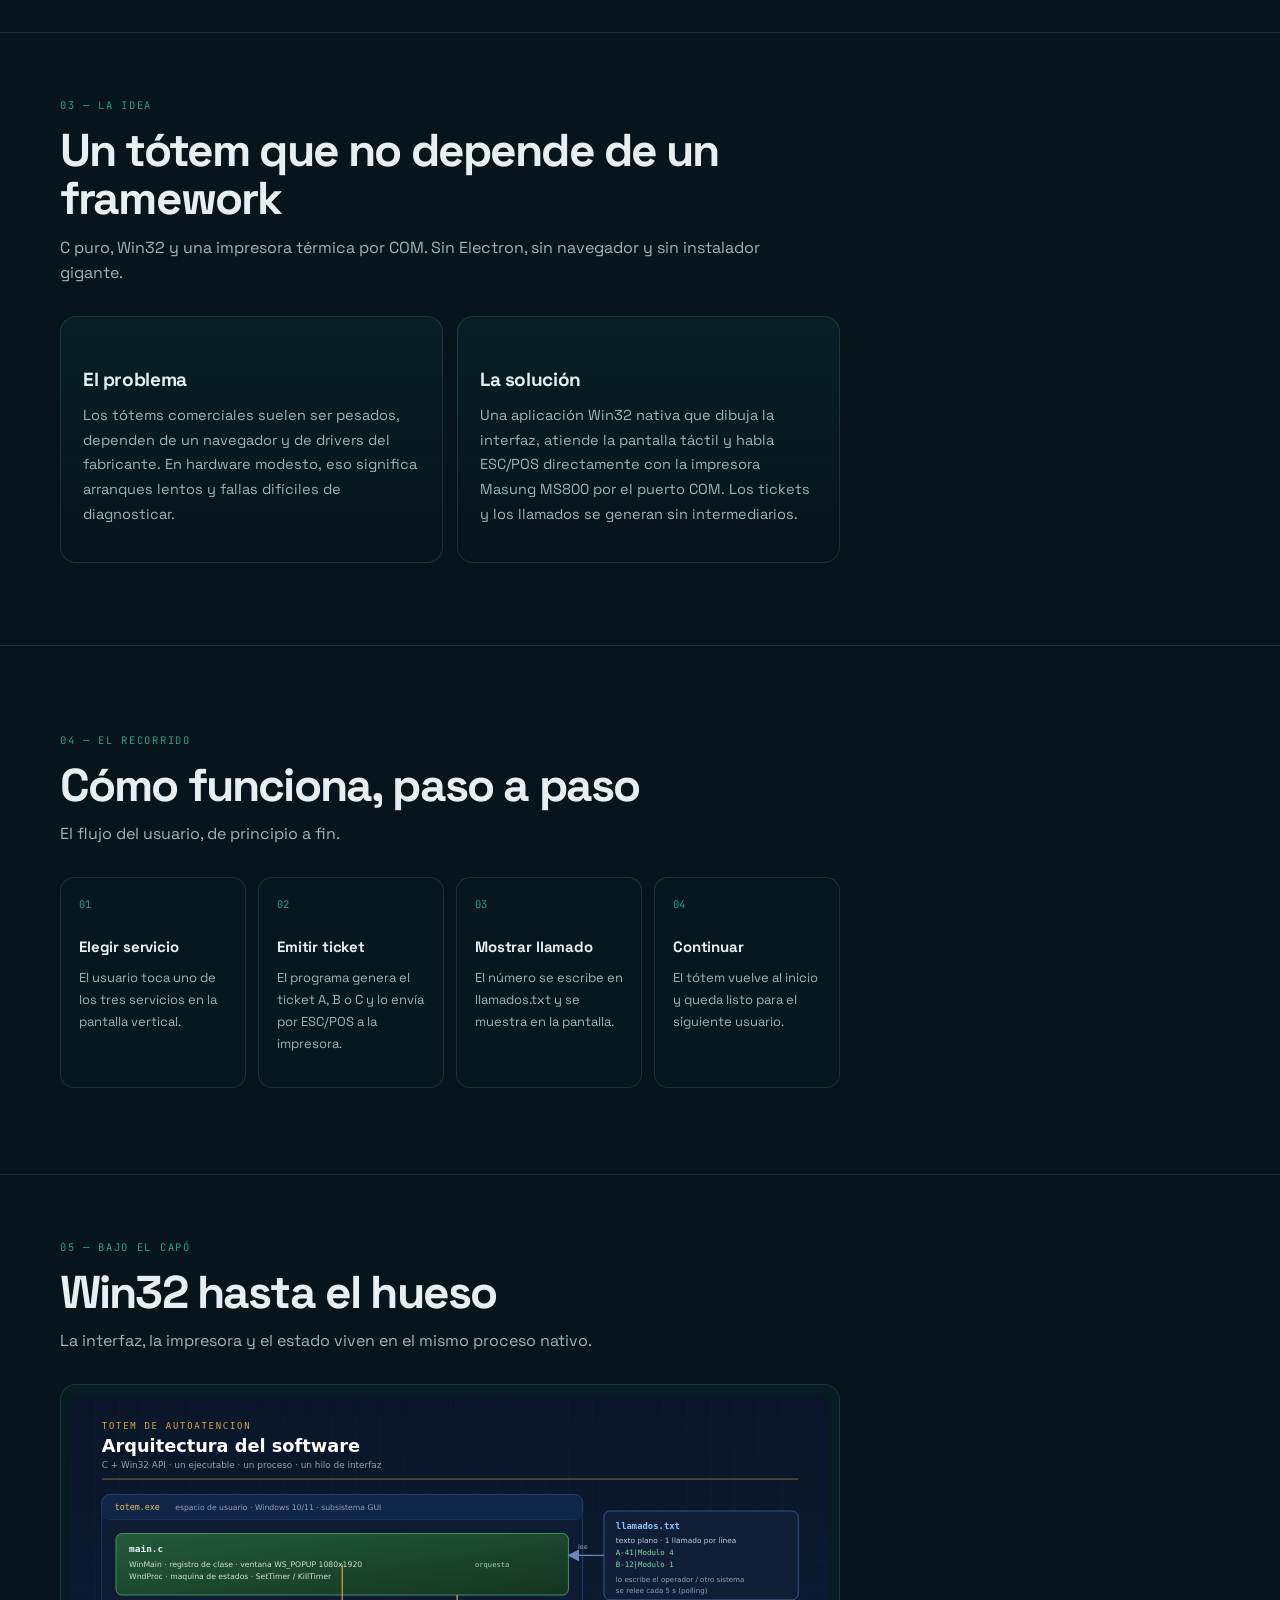
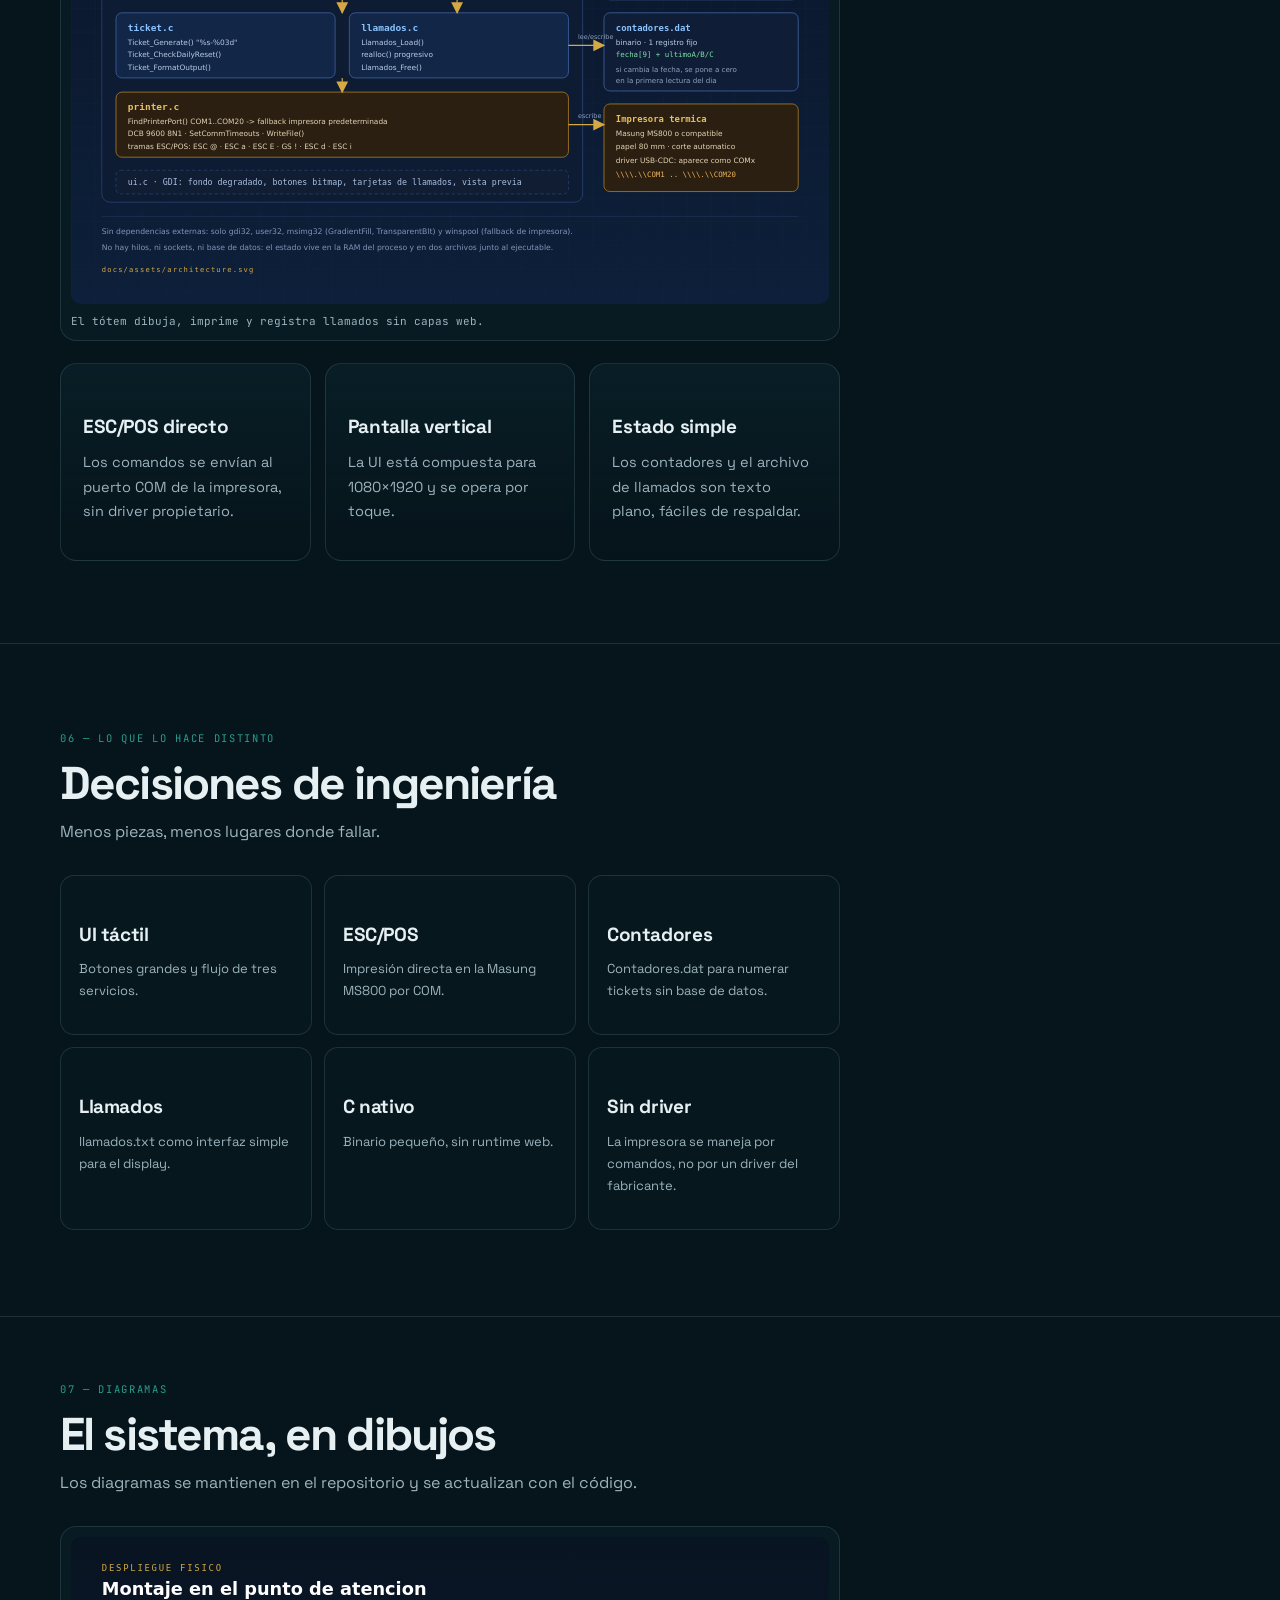
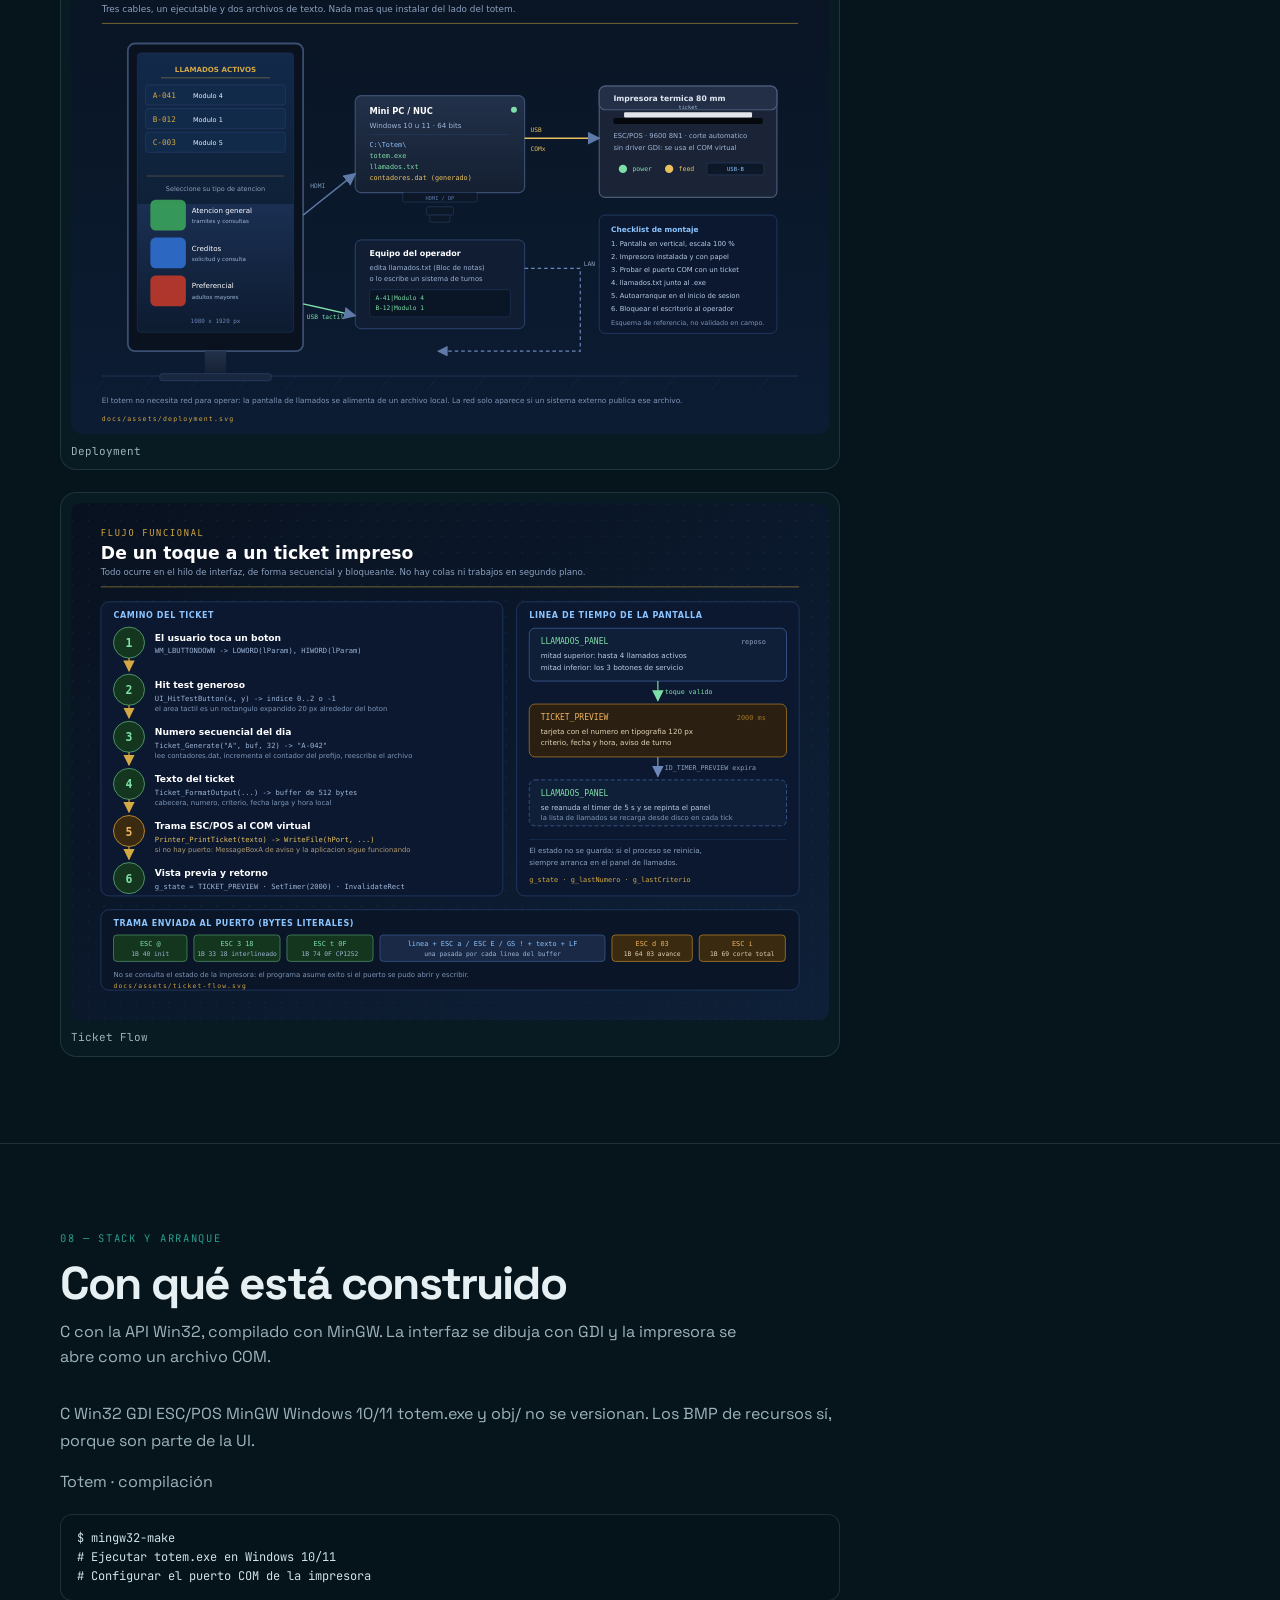
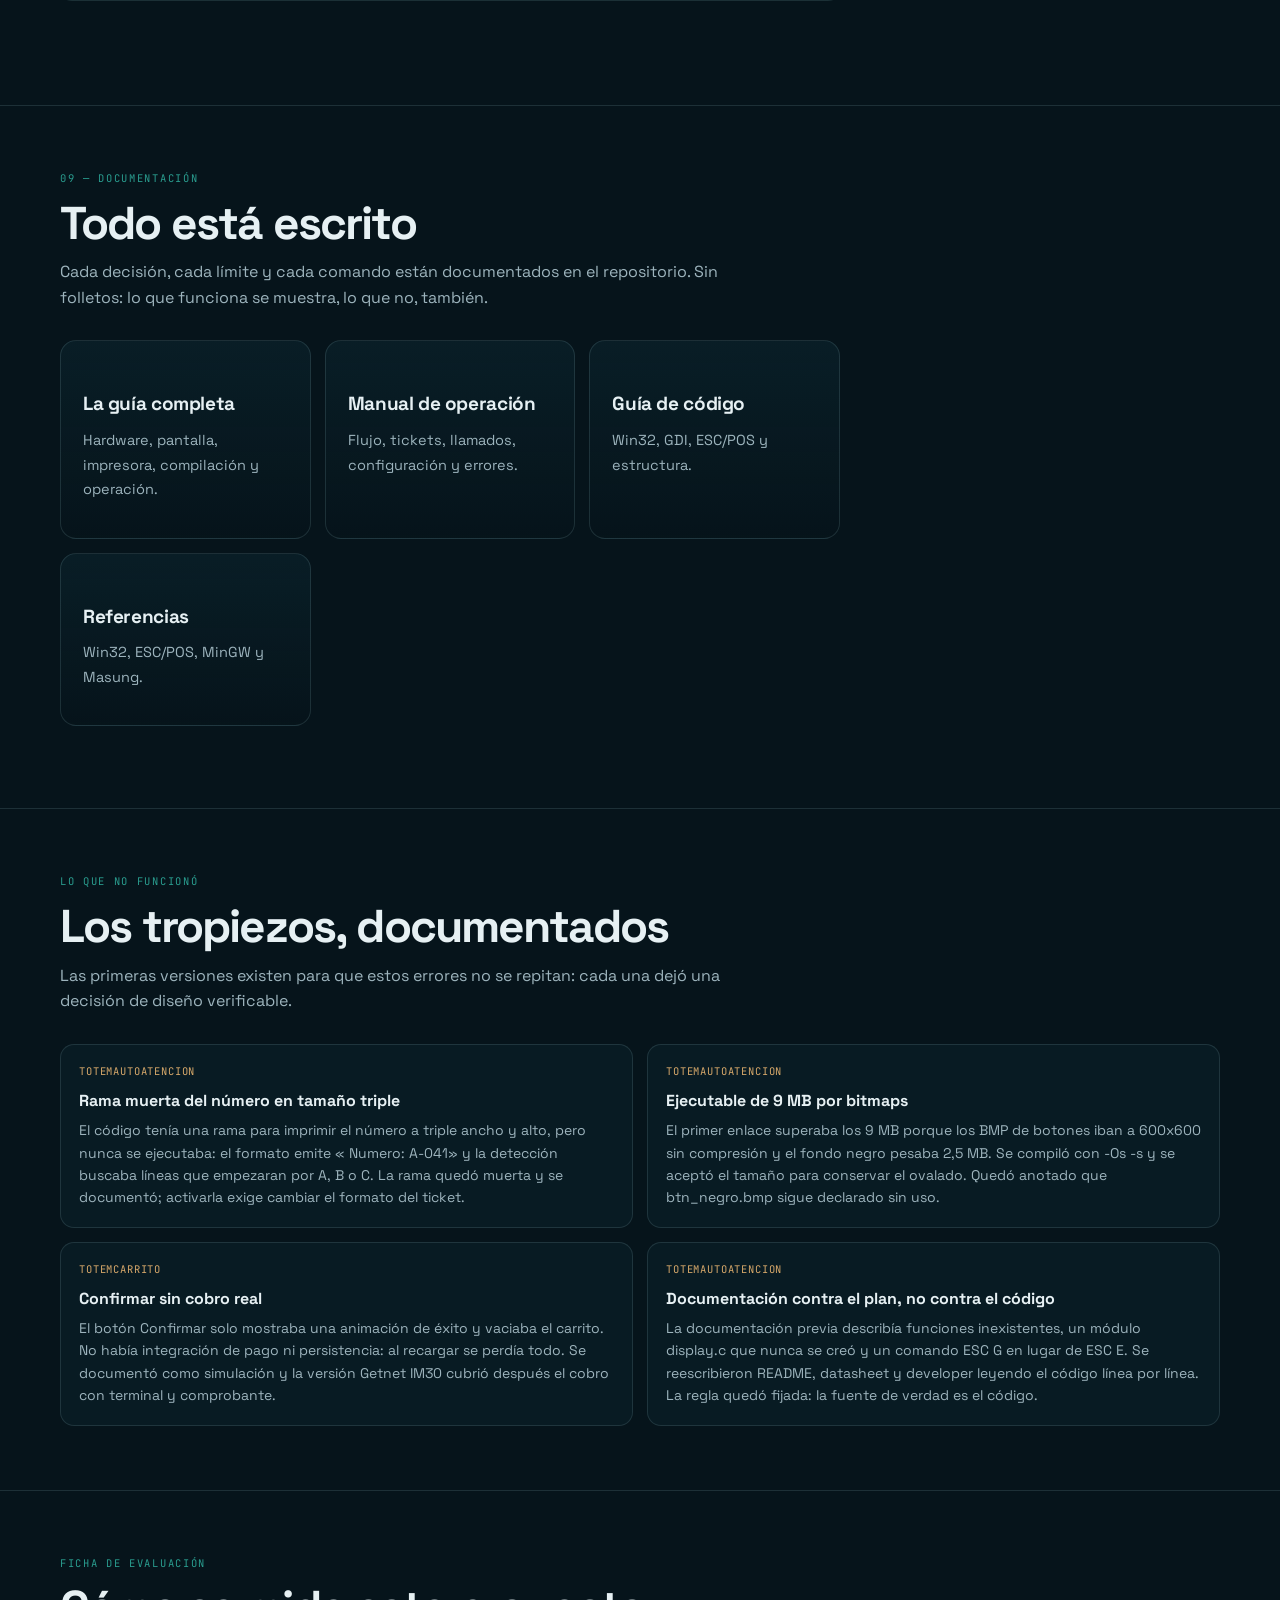
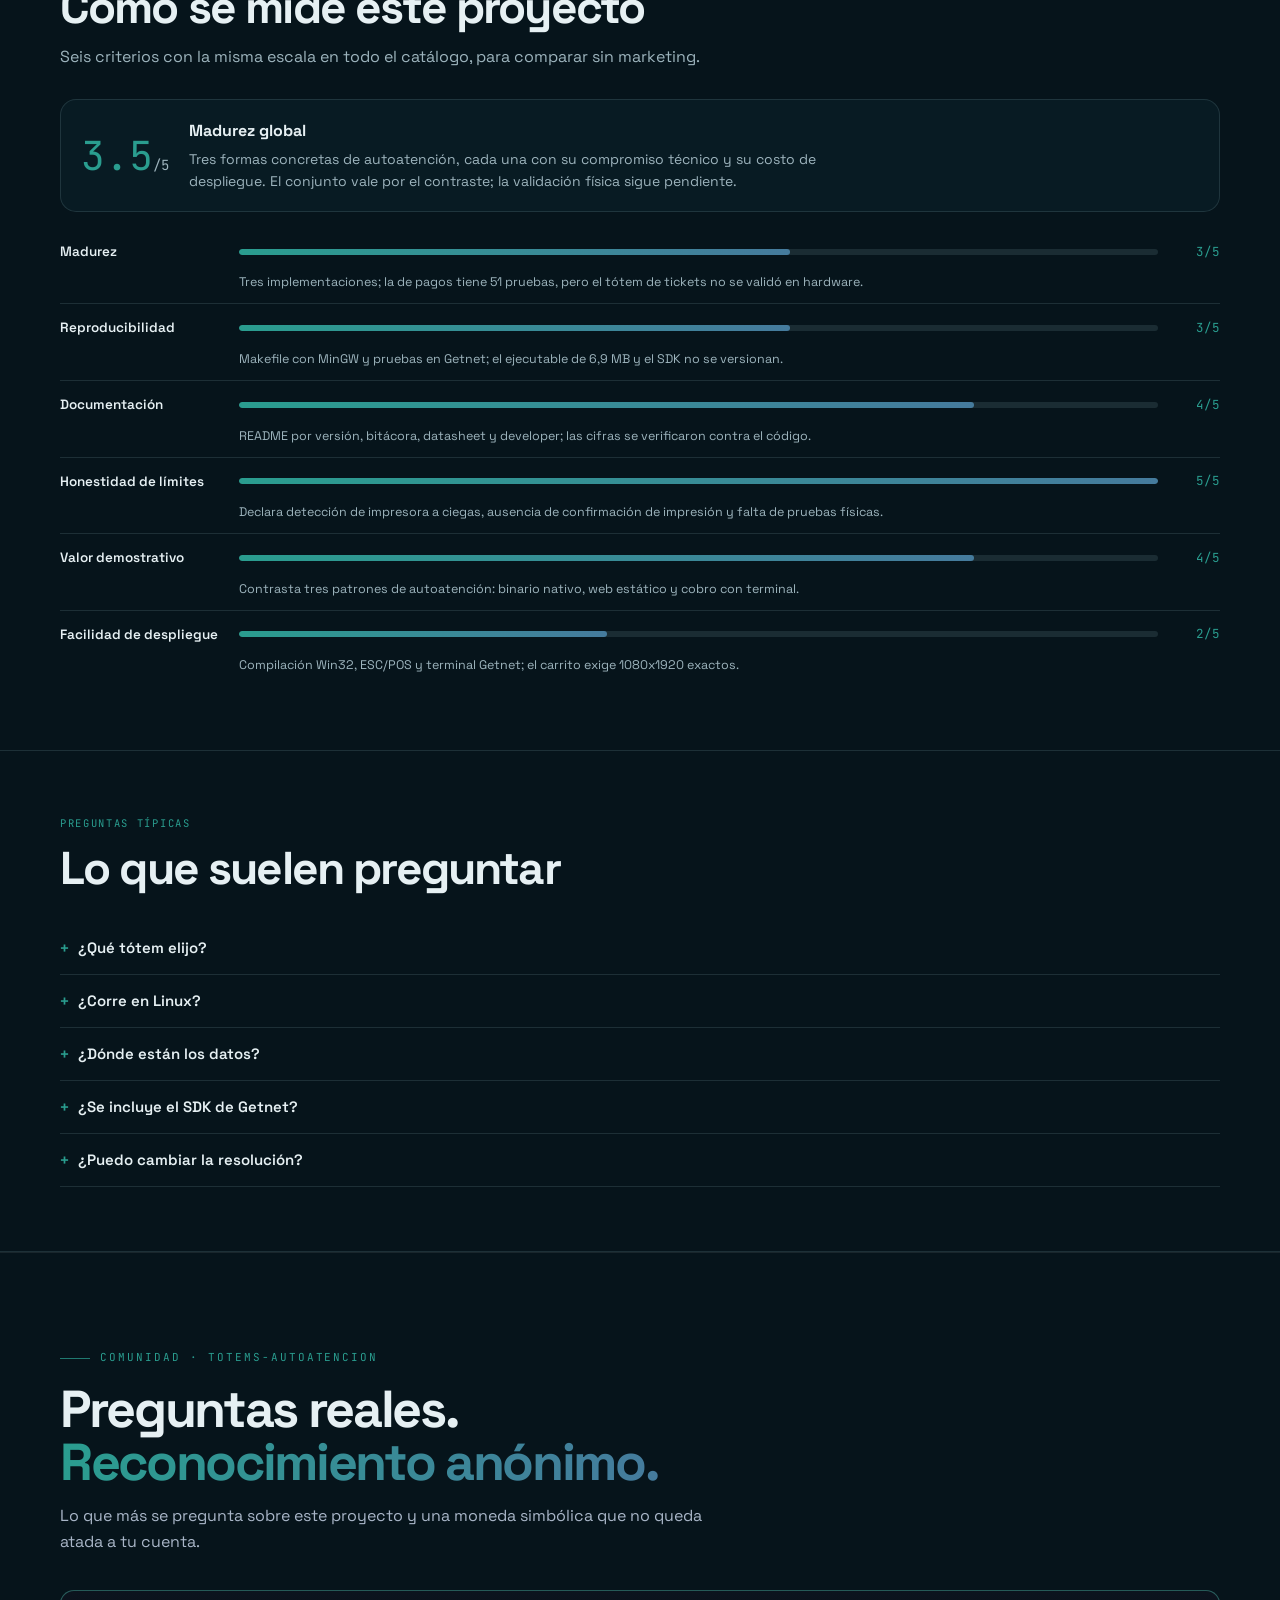
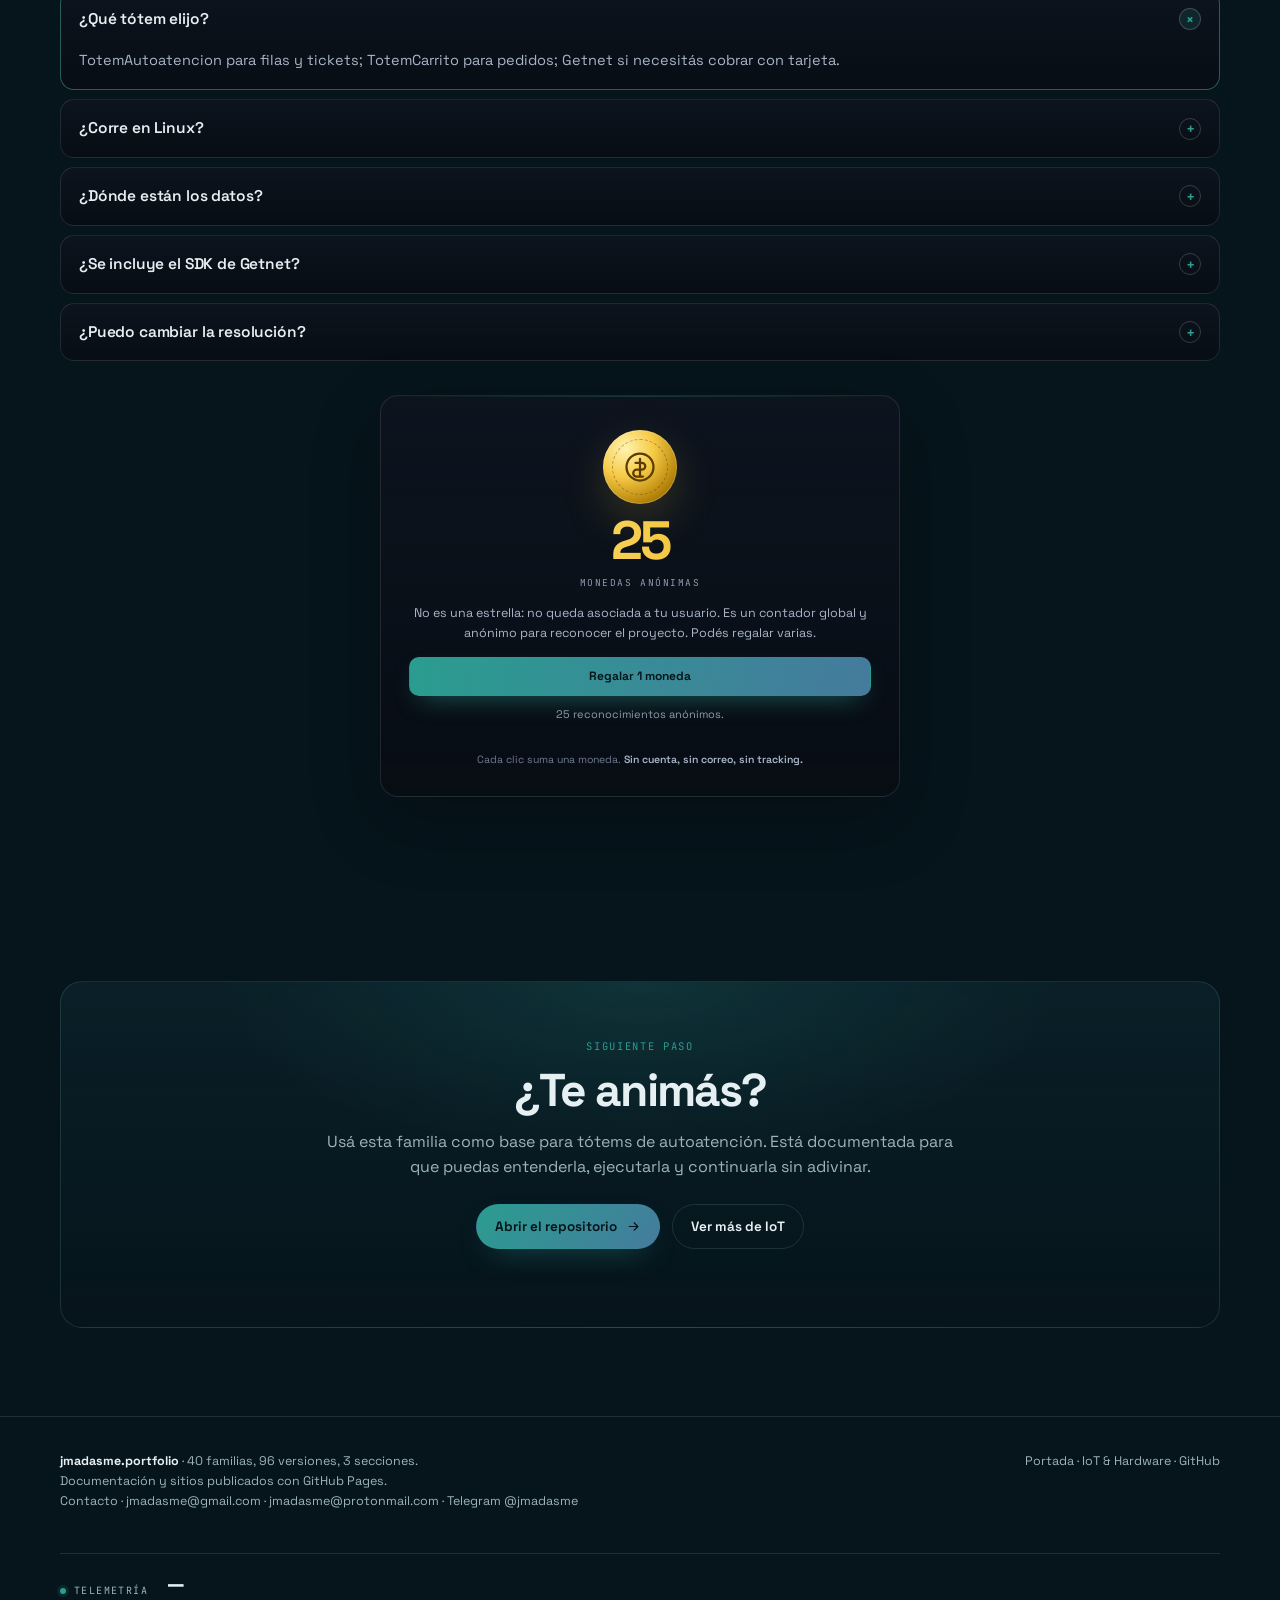
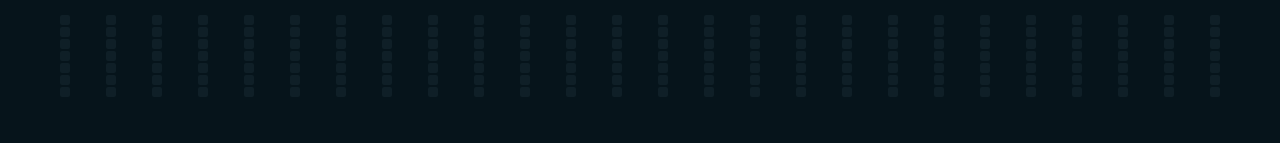
==== commit 209933ab: "add telemetry widget" ====
--- a/docs/index.html
+++ b/docs/index.html
@@ -329,5 +329,6 @@
 
 <script defer src="rec/totems-autoatencion.cast.js?v=1"></script>
 <script defer src="rec/player.js?v=1"></script>
+<script defer src="telemetry.js?v=1"></script>
 </body>
 </html>
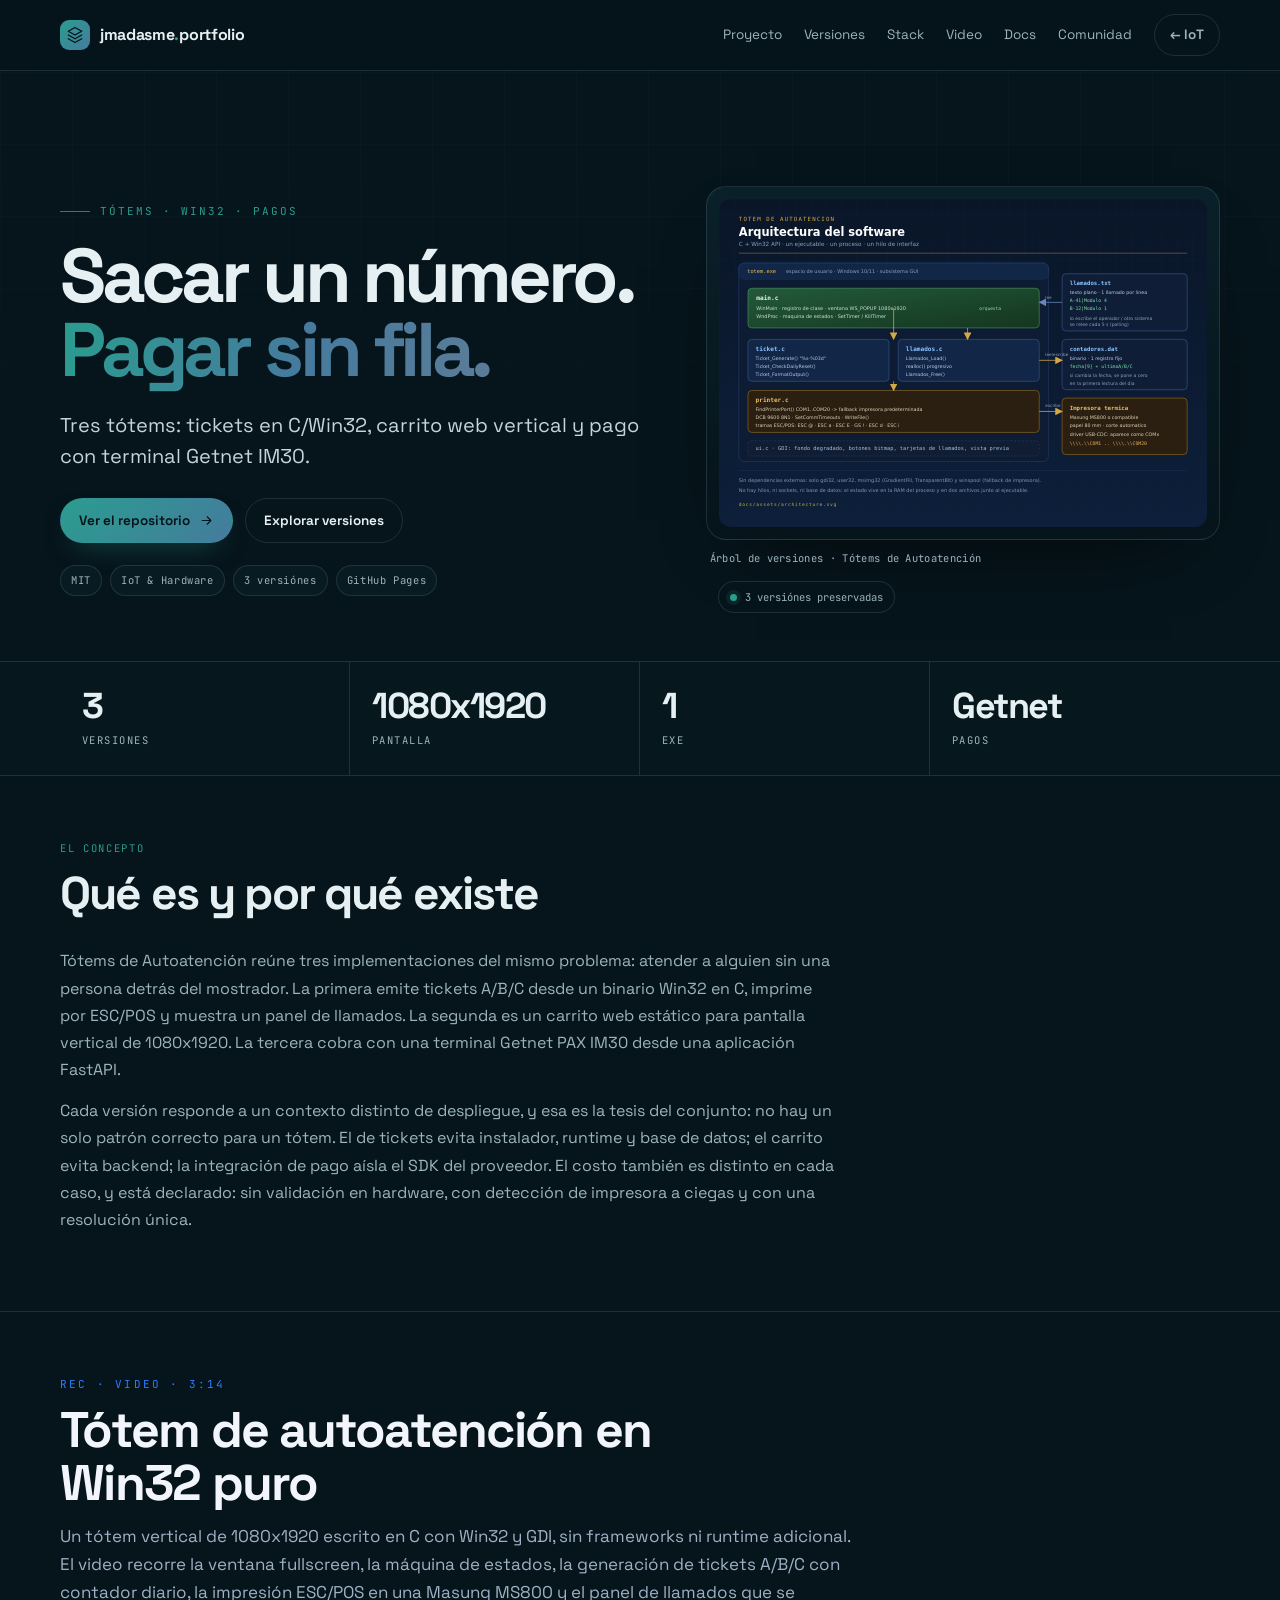
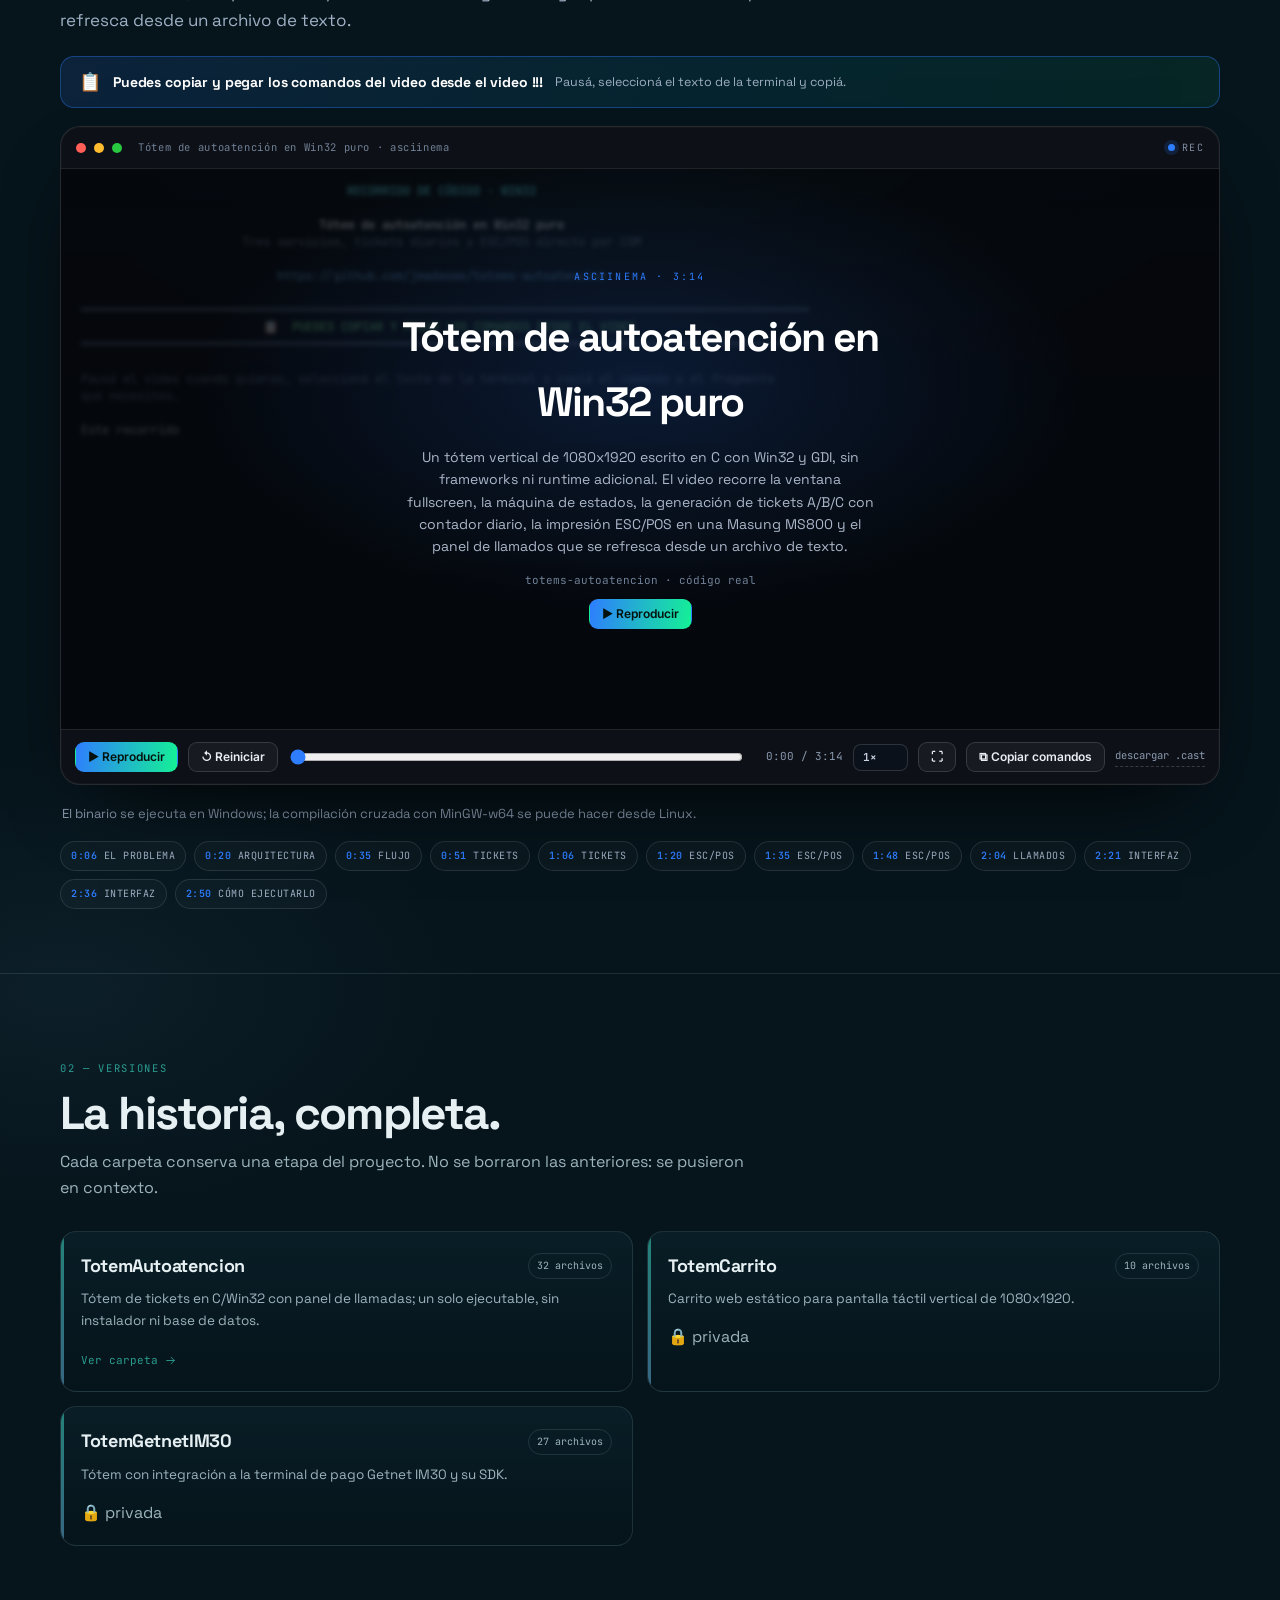
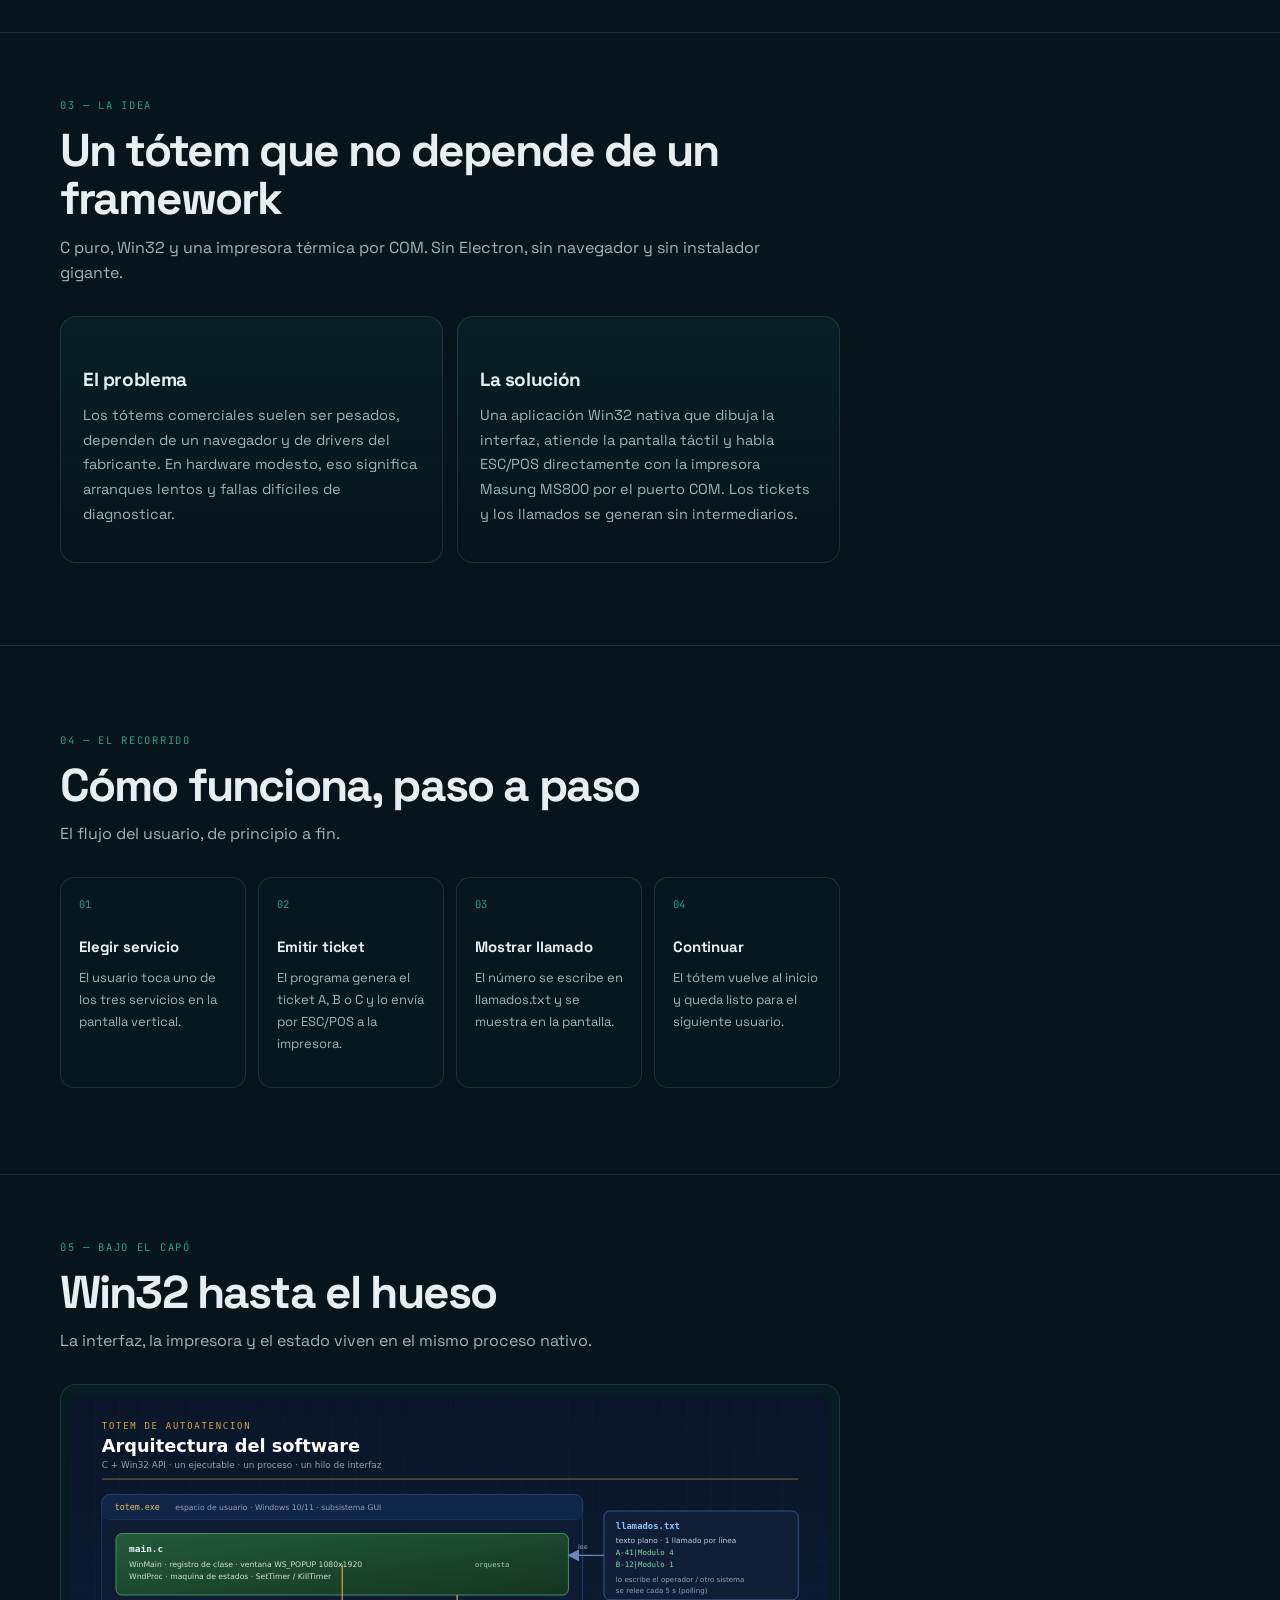
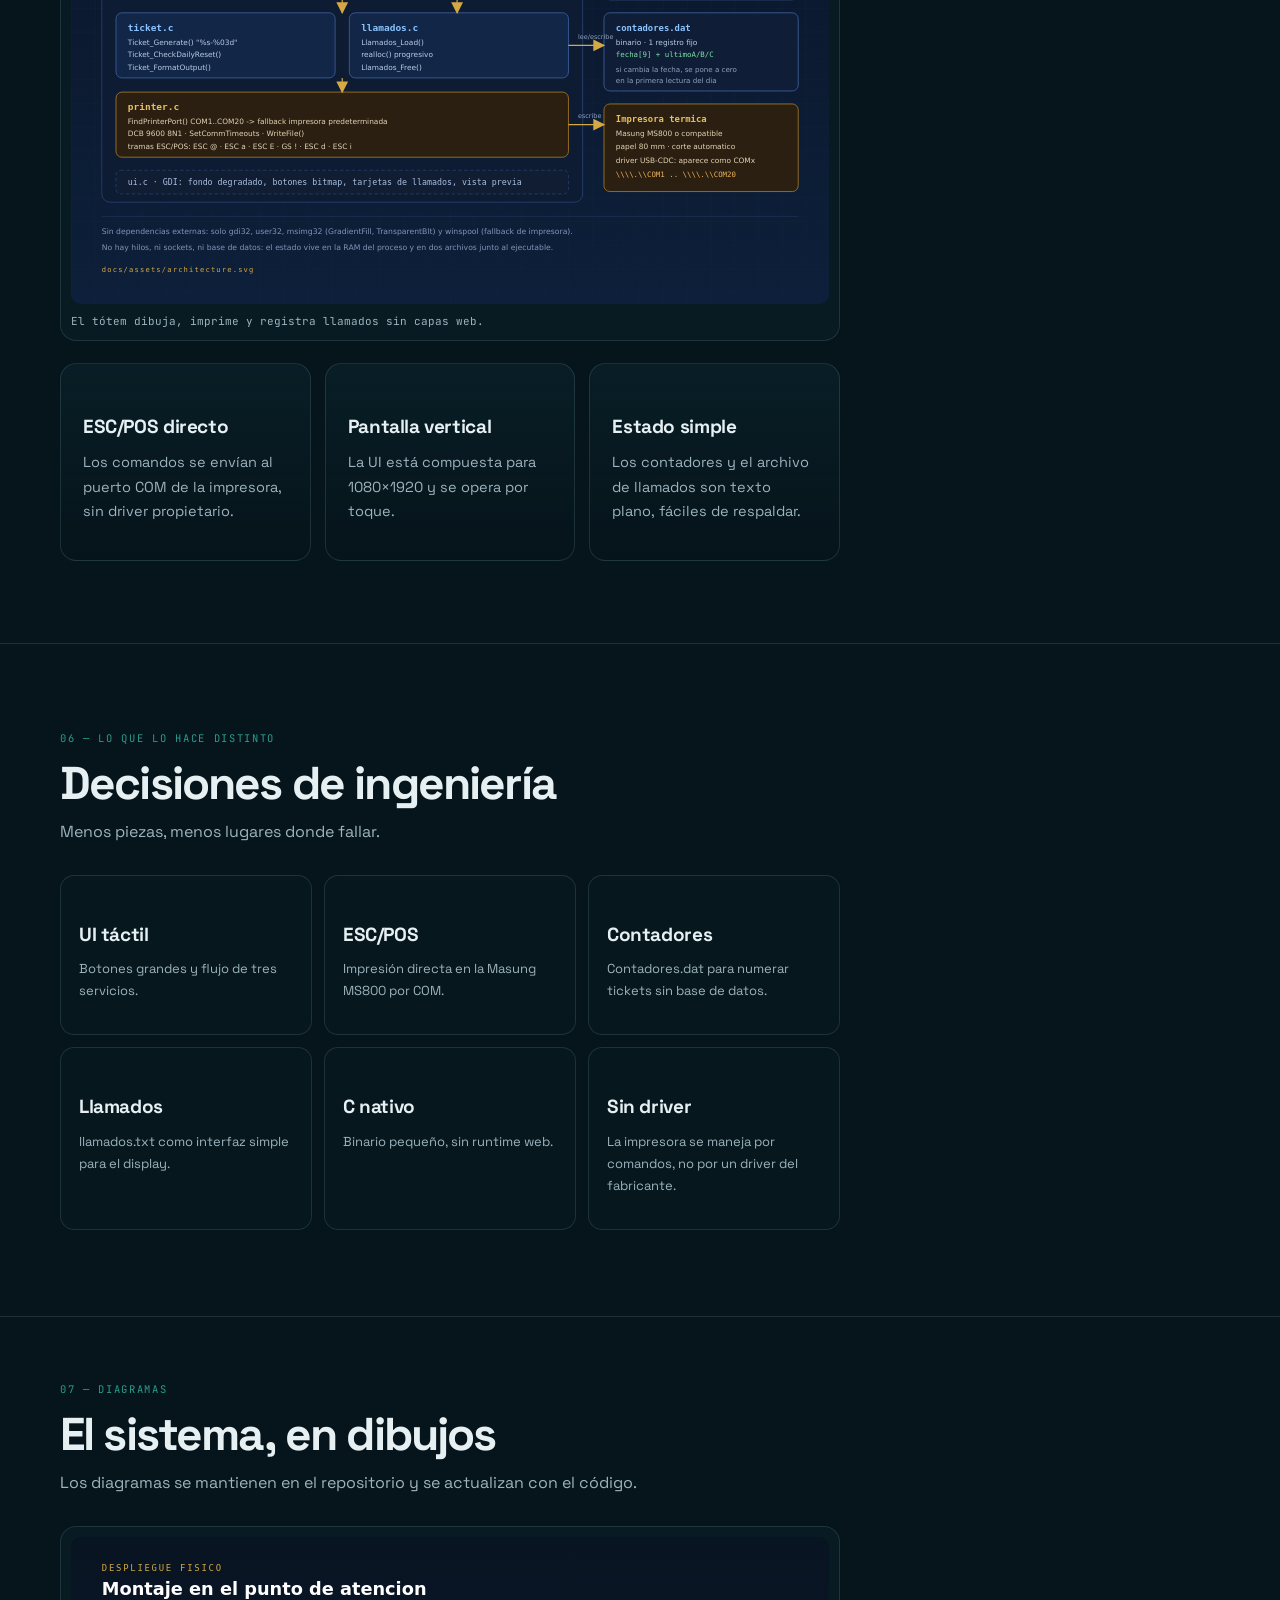
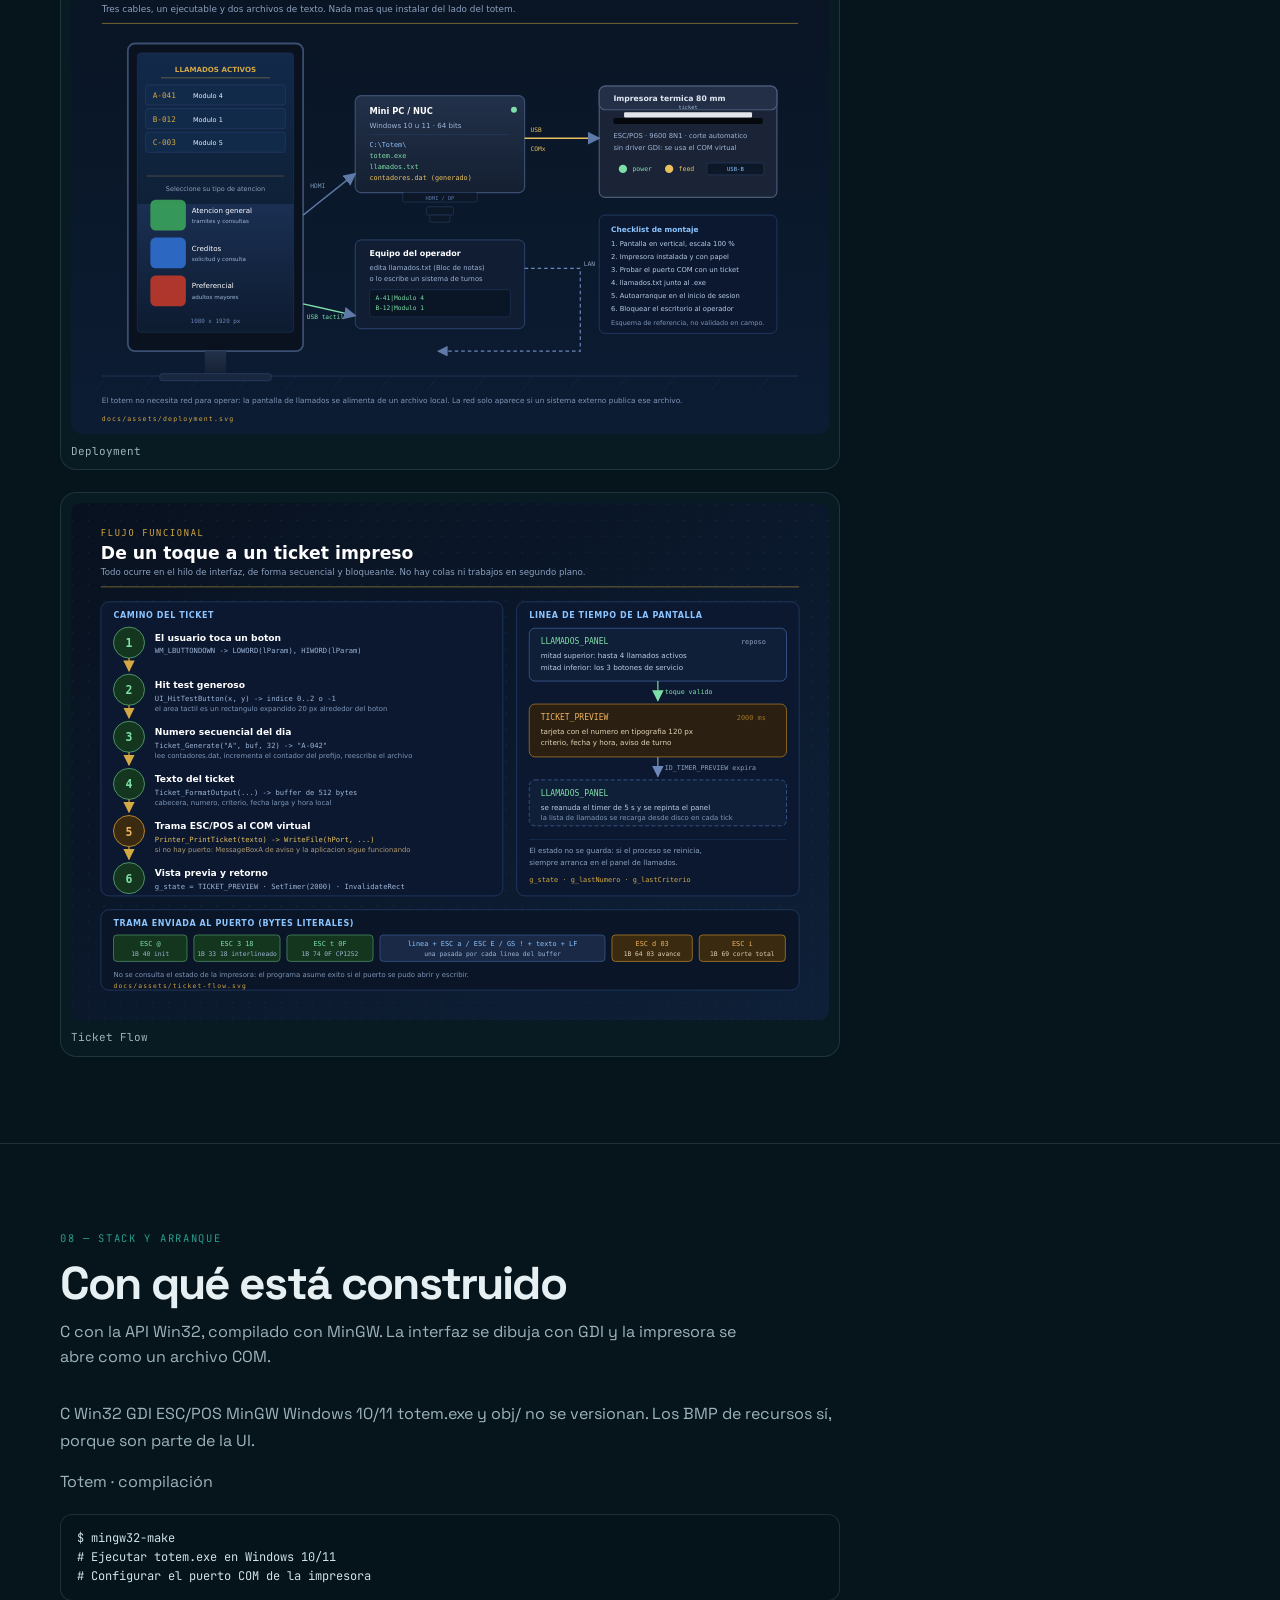
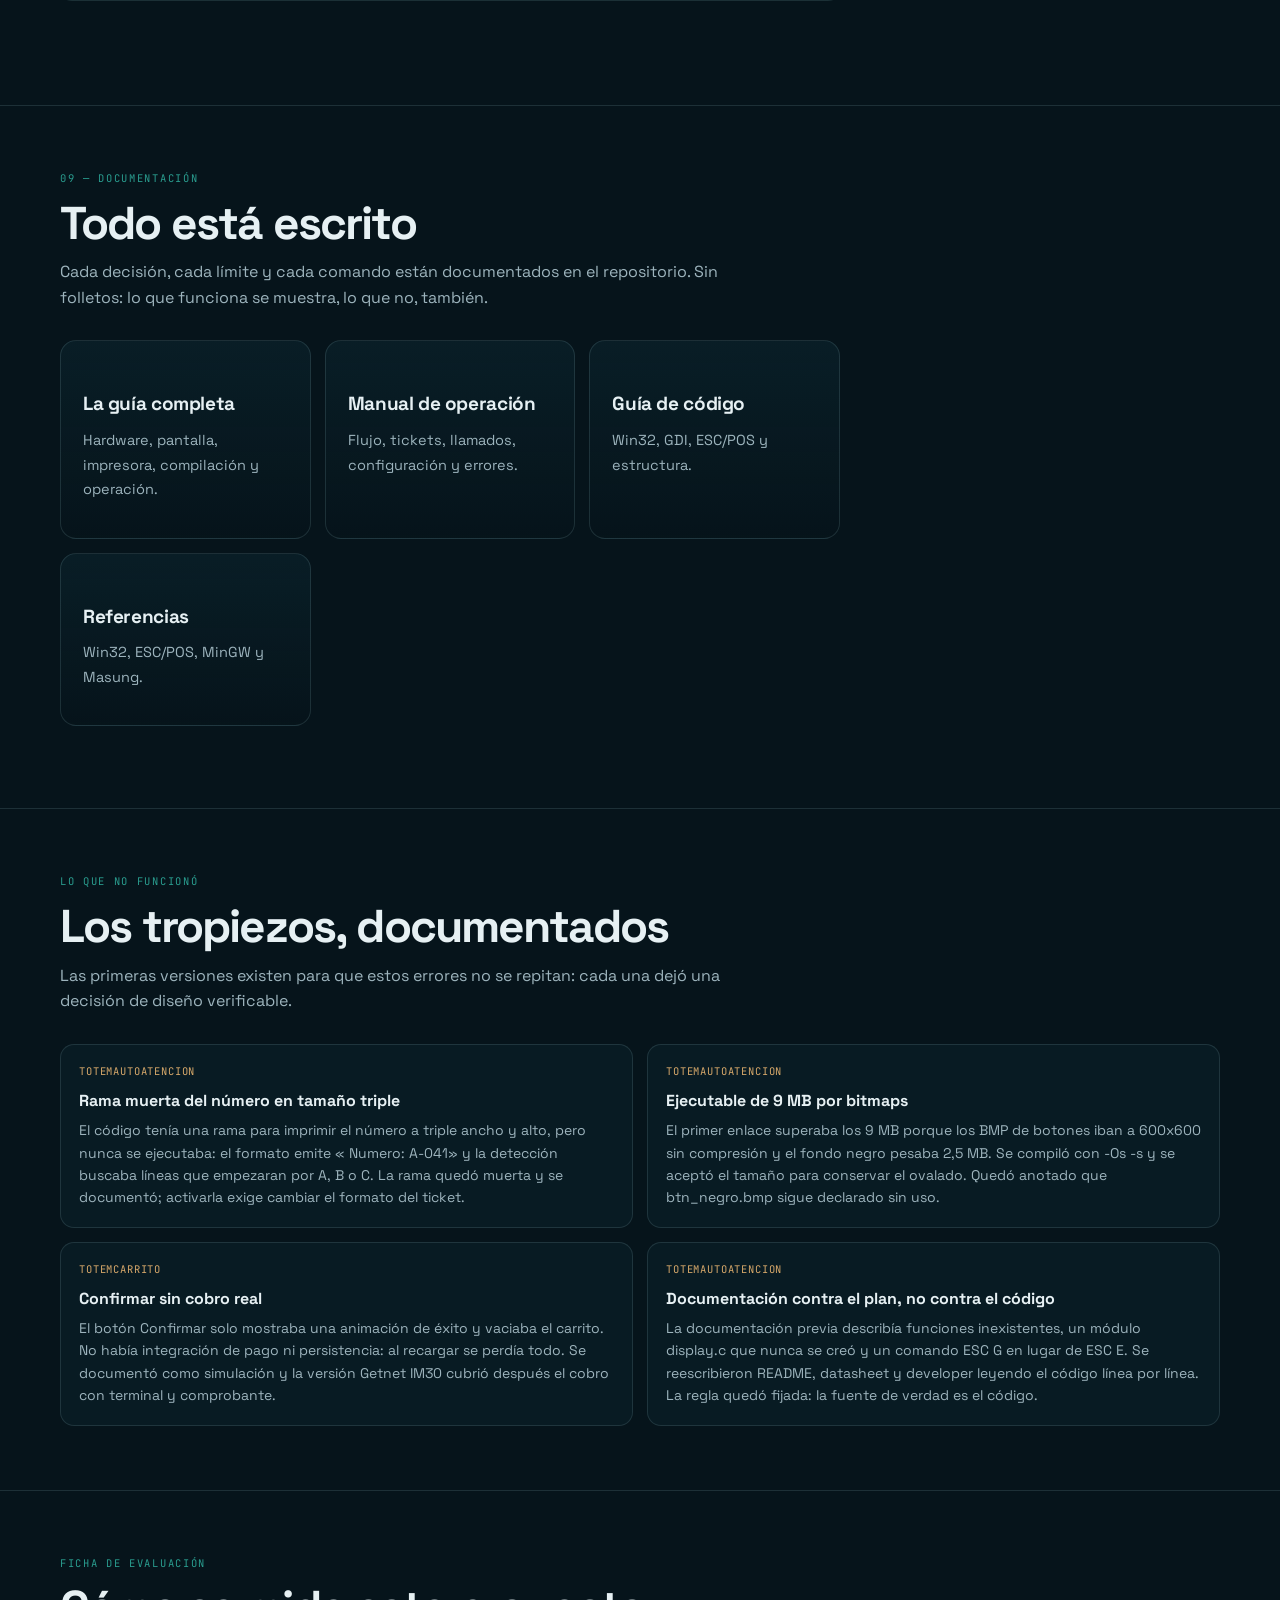
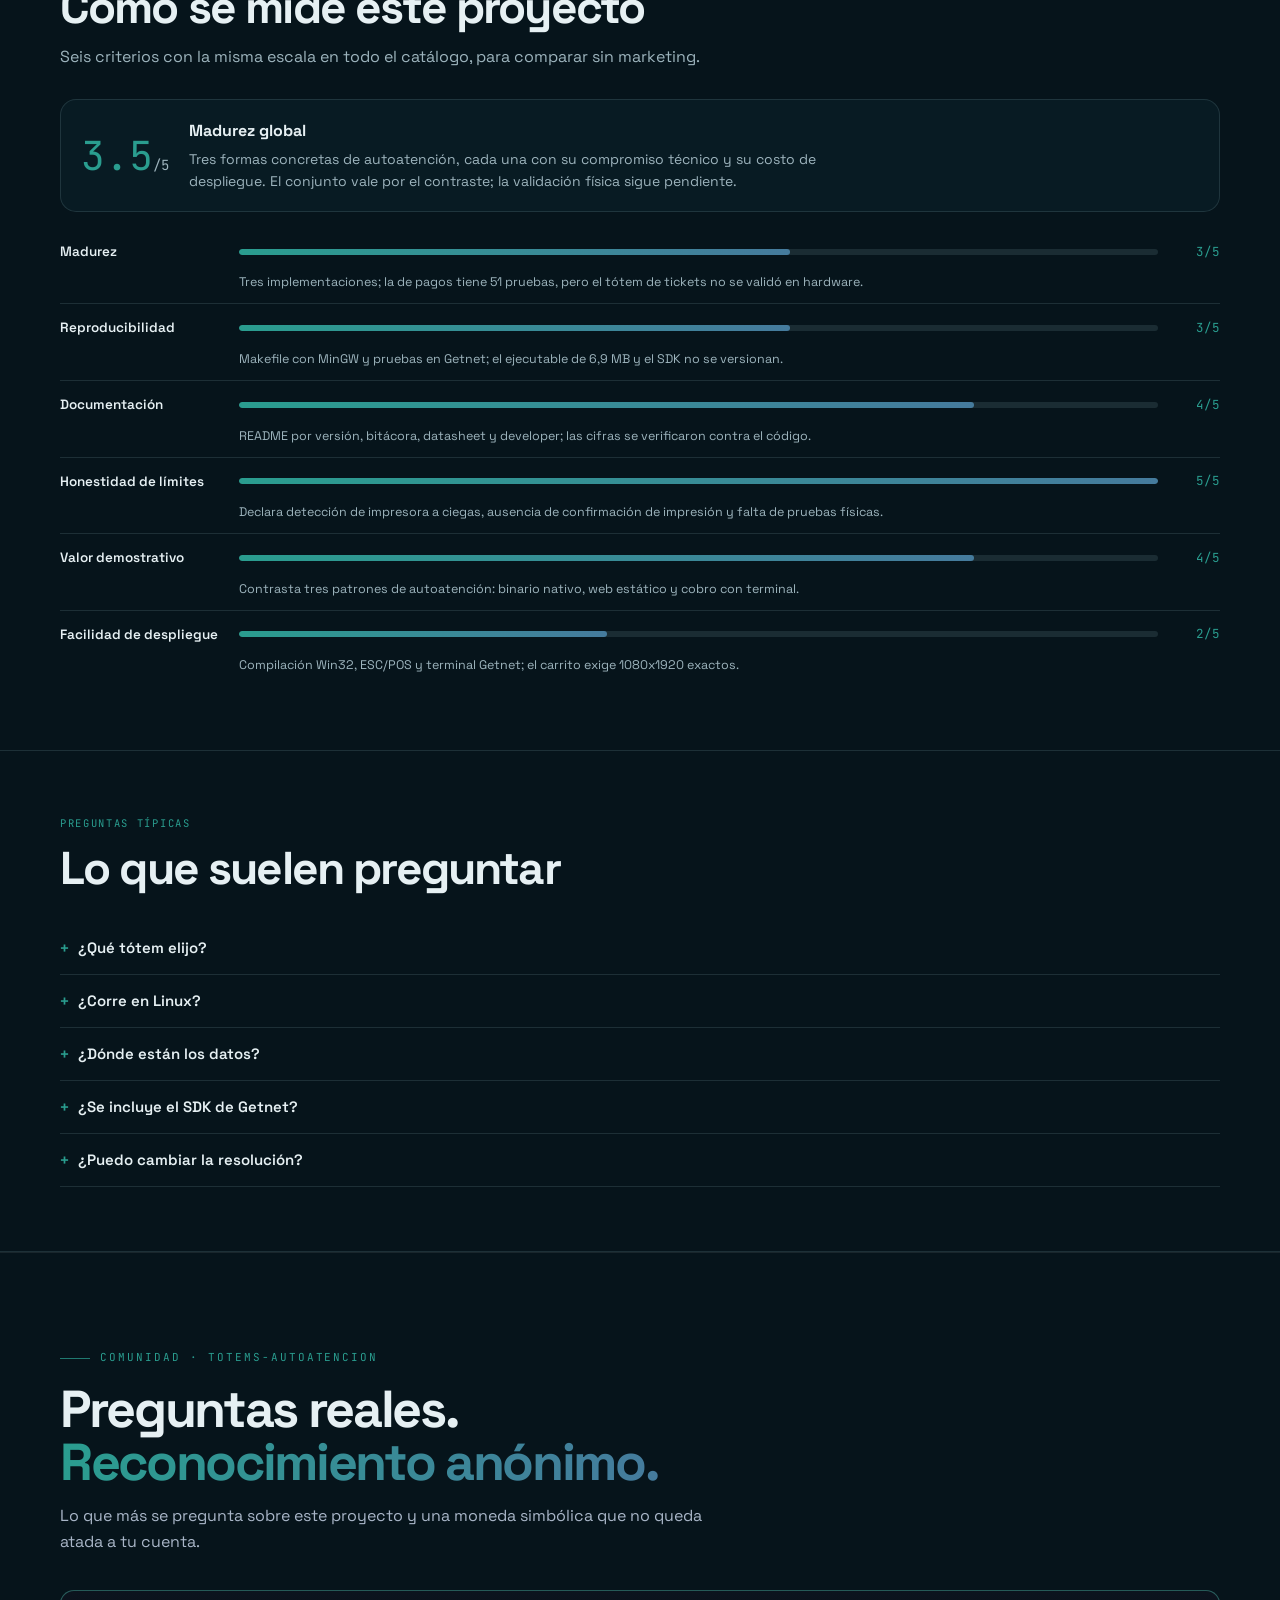
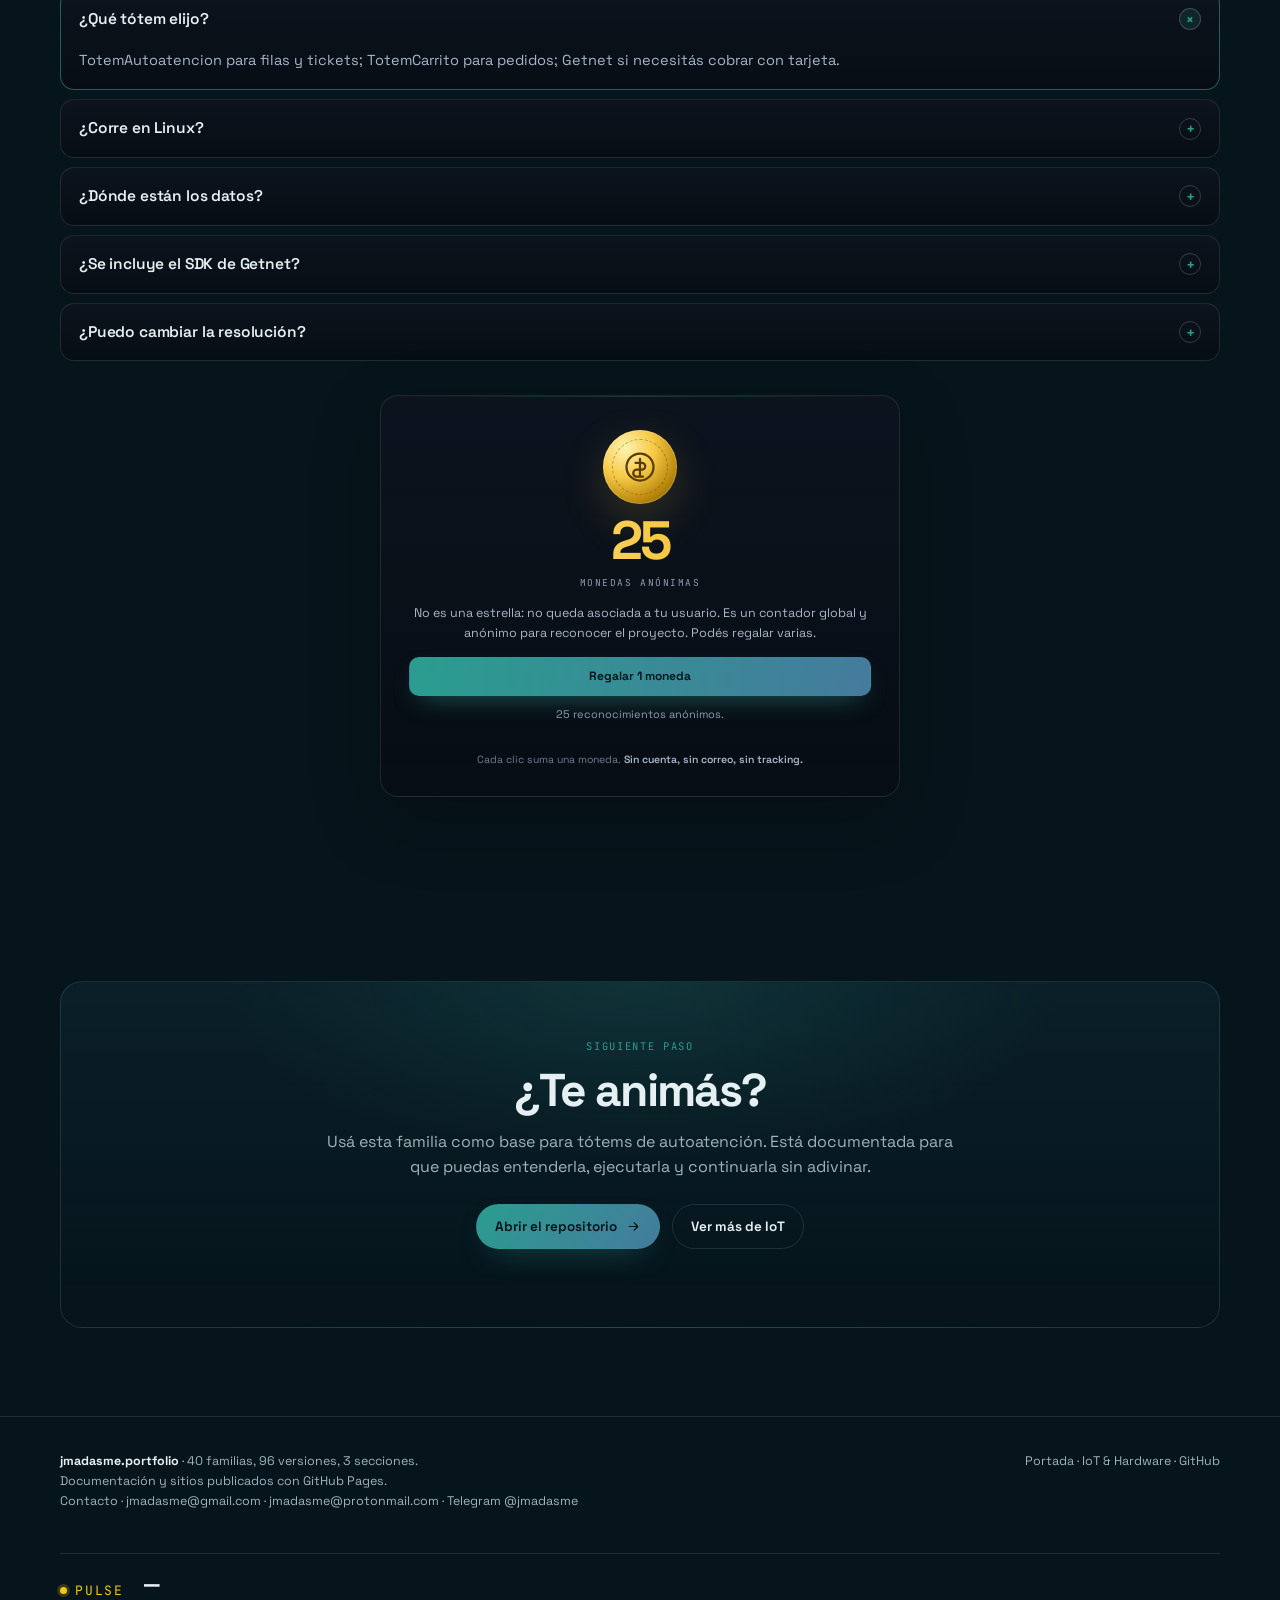
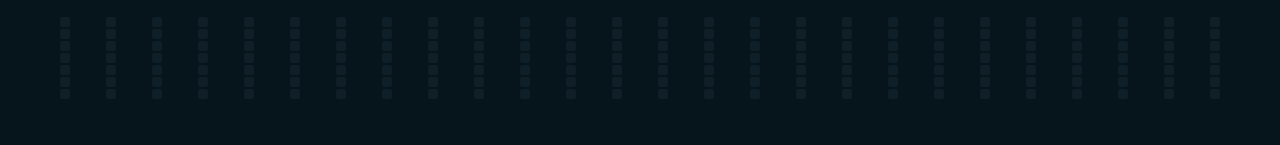
==== commit a562e706: "bump telemetry cache" ====
--- a/docs/index.html
+++ b/docs/index.html
@@ -329,6 +329,6 @@
 
 <script defer src="rec/totems-autoatencion.cast.js?v=1"></script>
 <script defer src="rec/player.js?v=1"></script>
-<script defer src="telemetry.js?v=1"></script>
+<script defer src="telemetry.js?v=2"></script>
 </body>
 </html>
